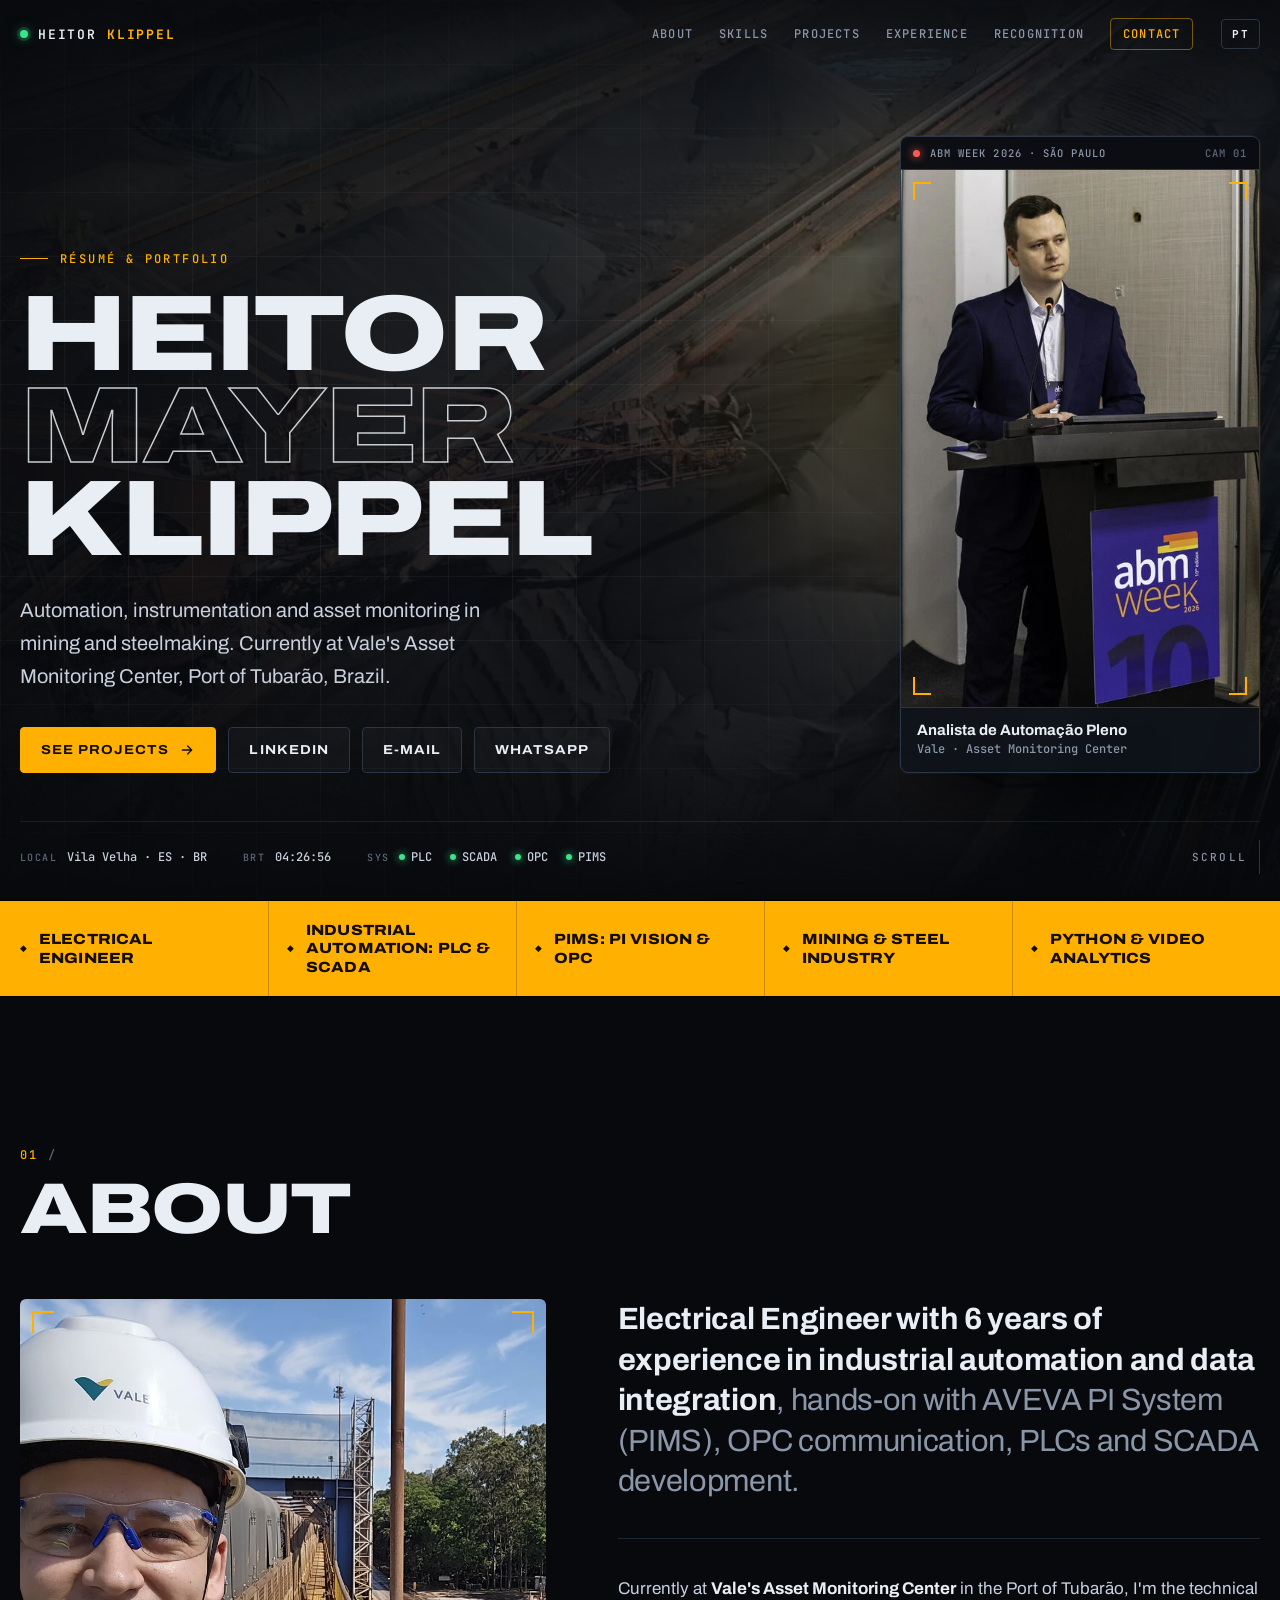
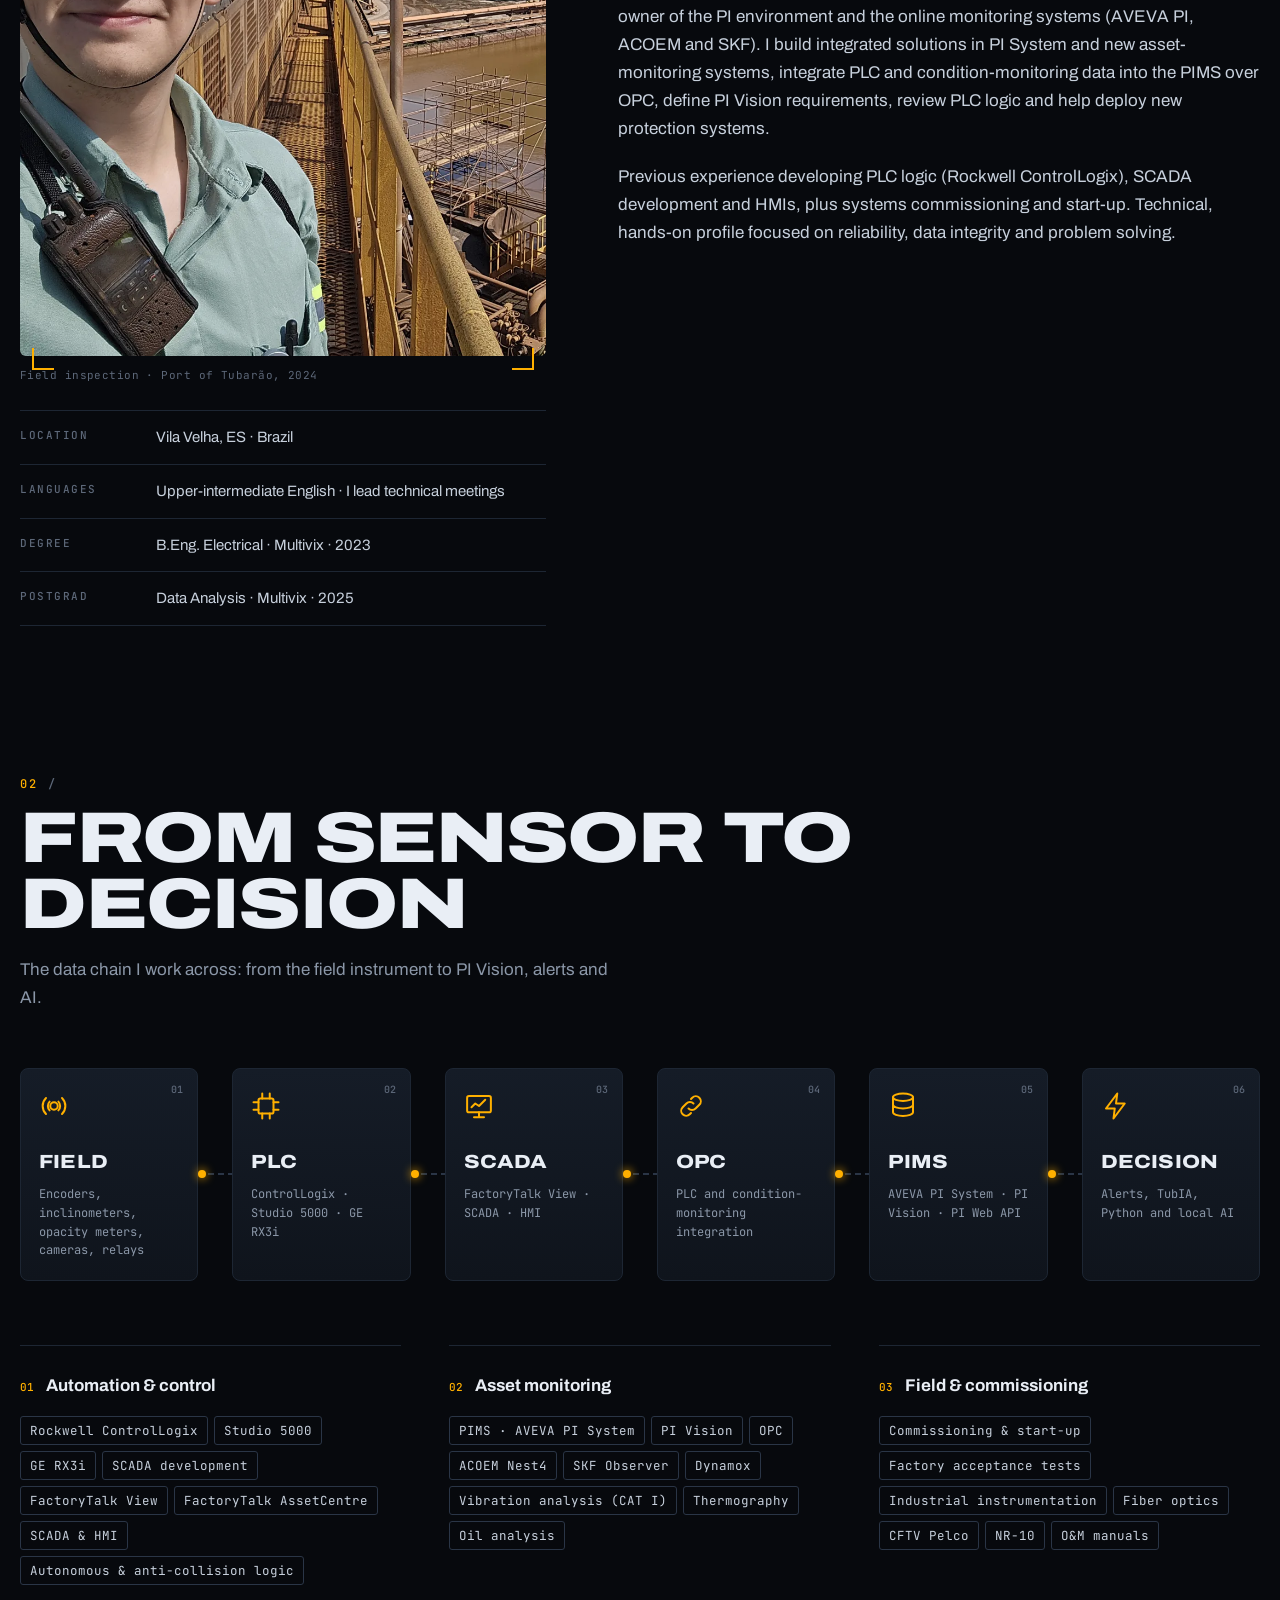
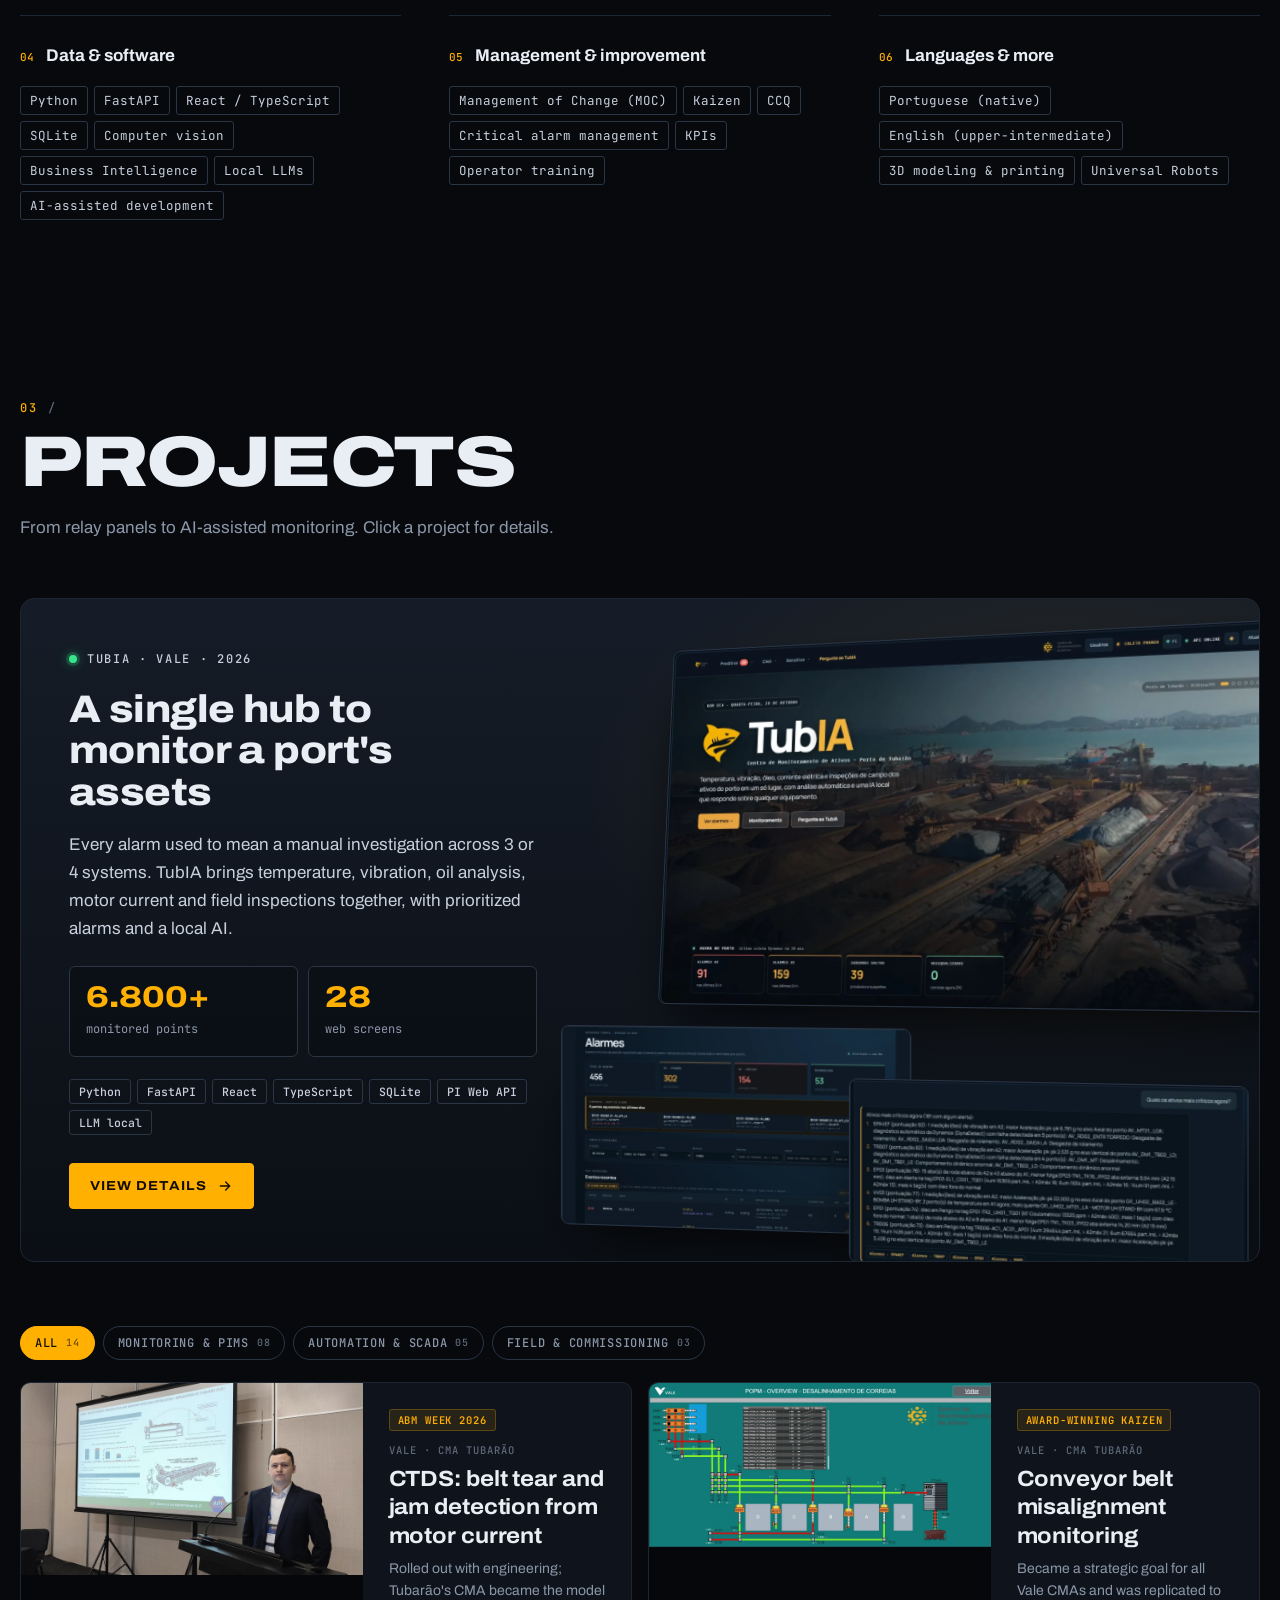
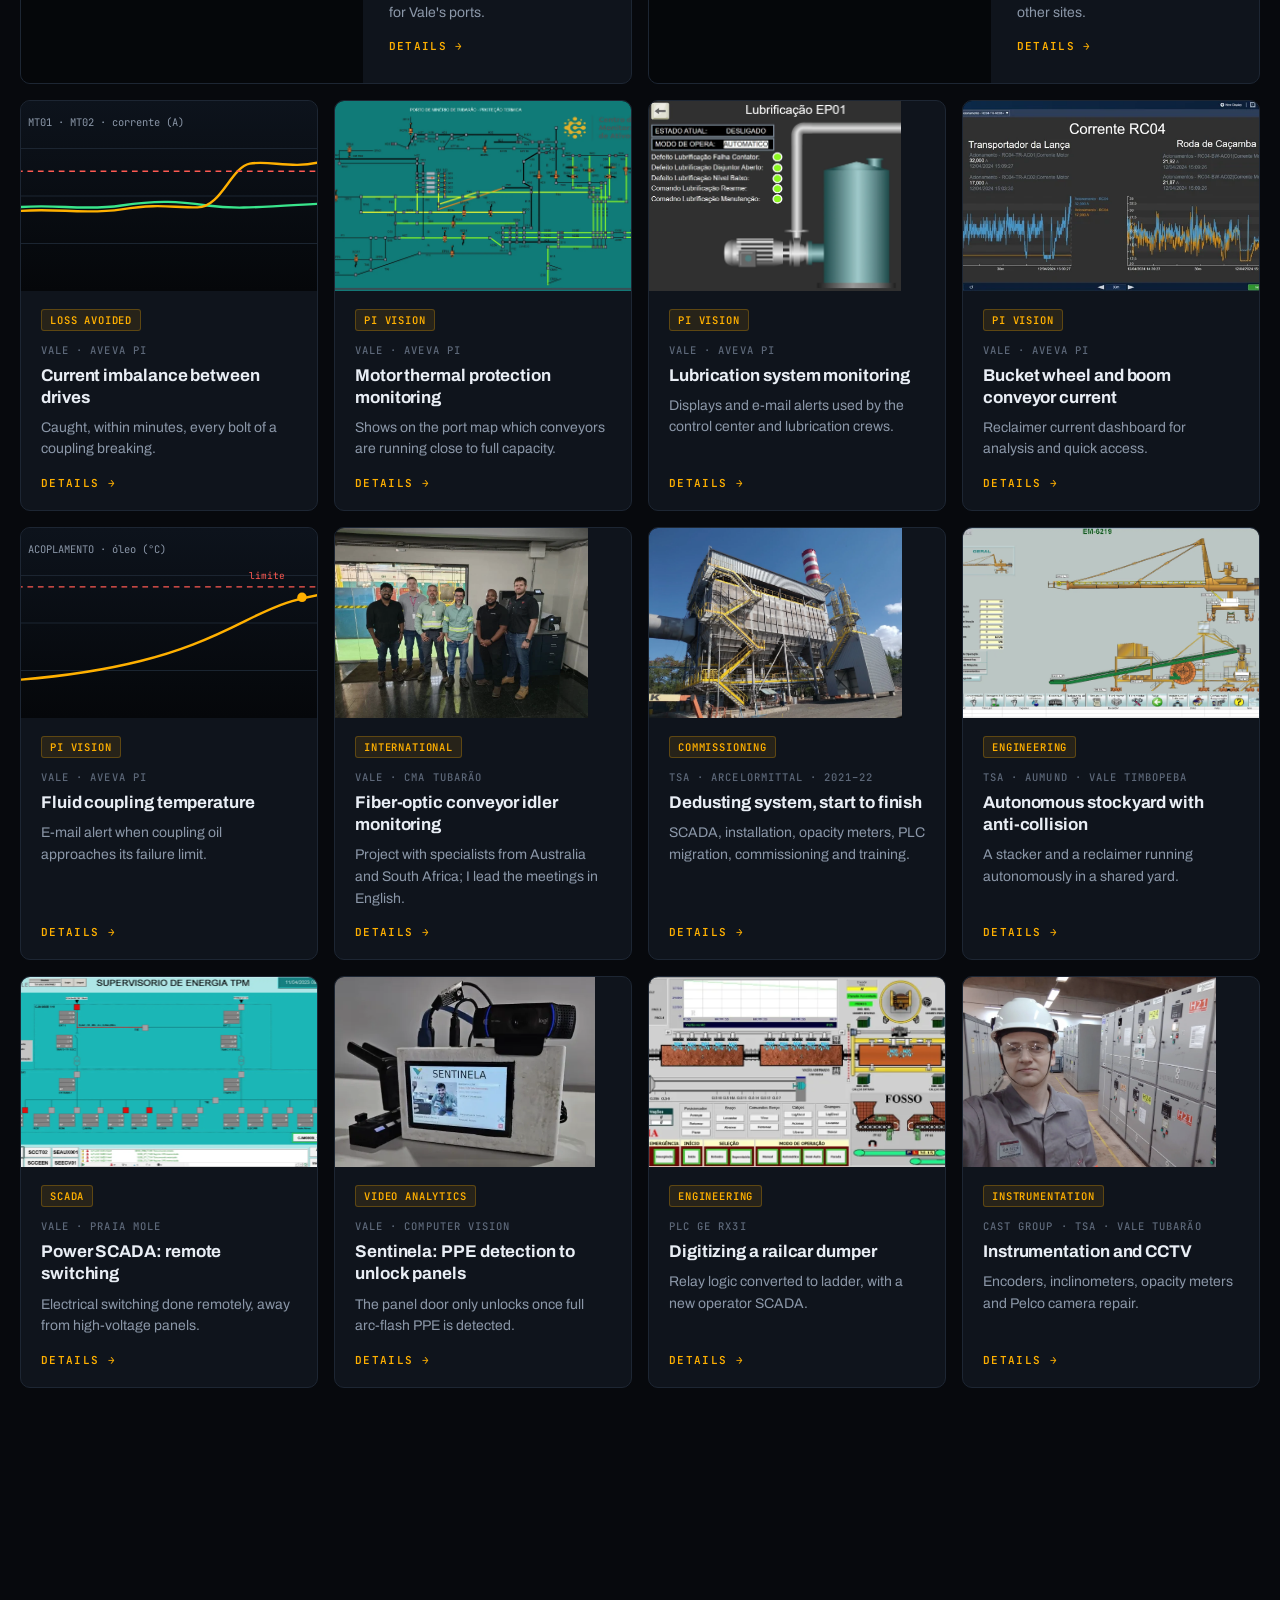
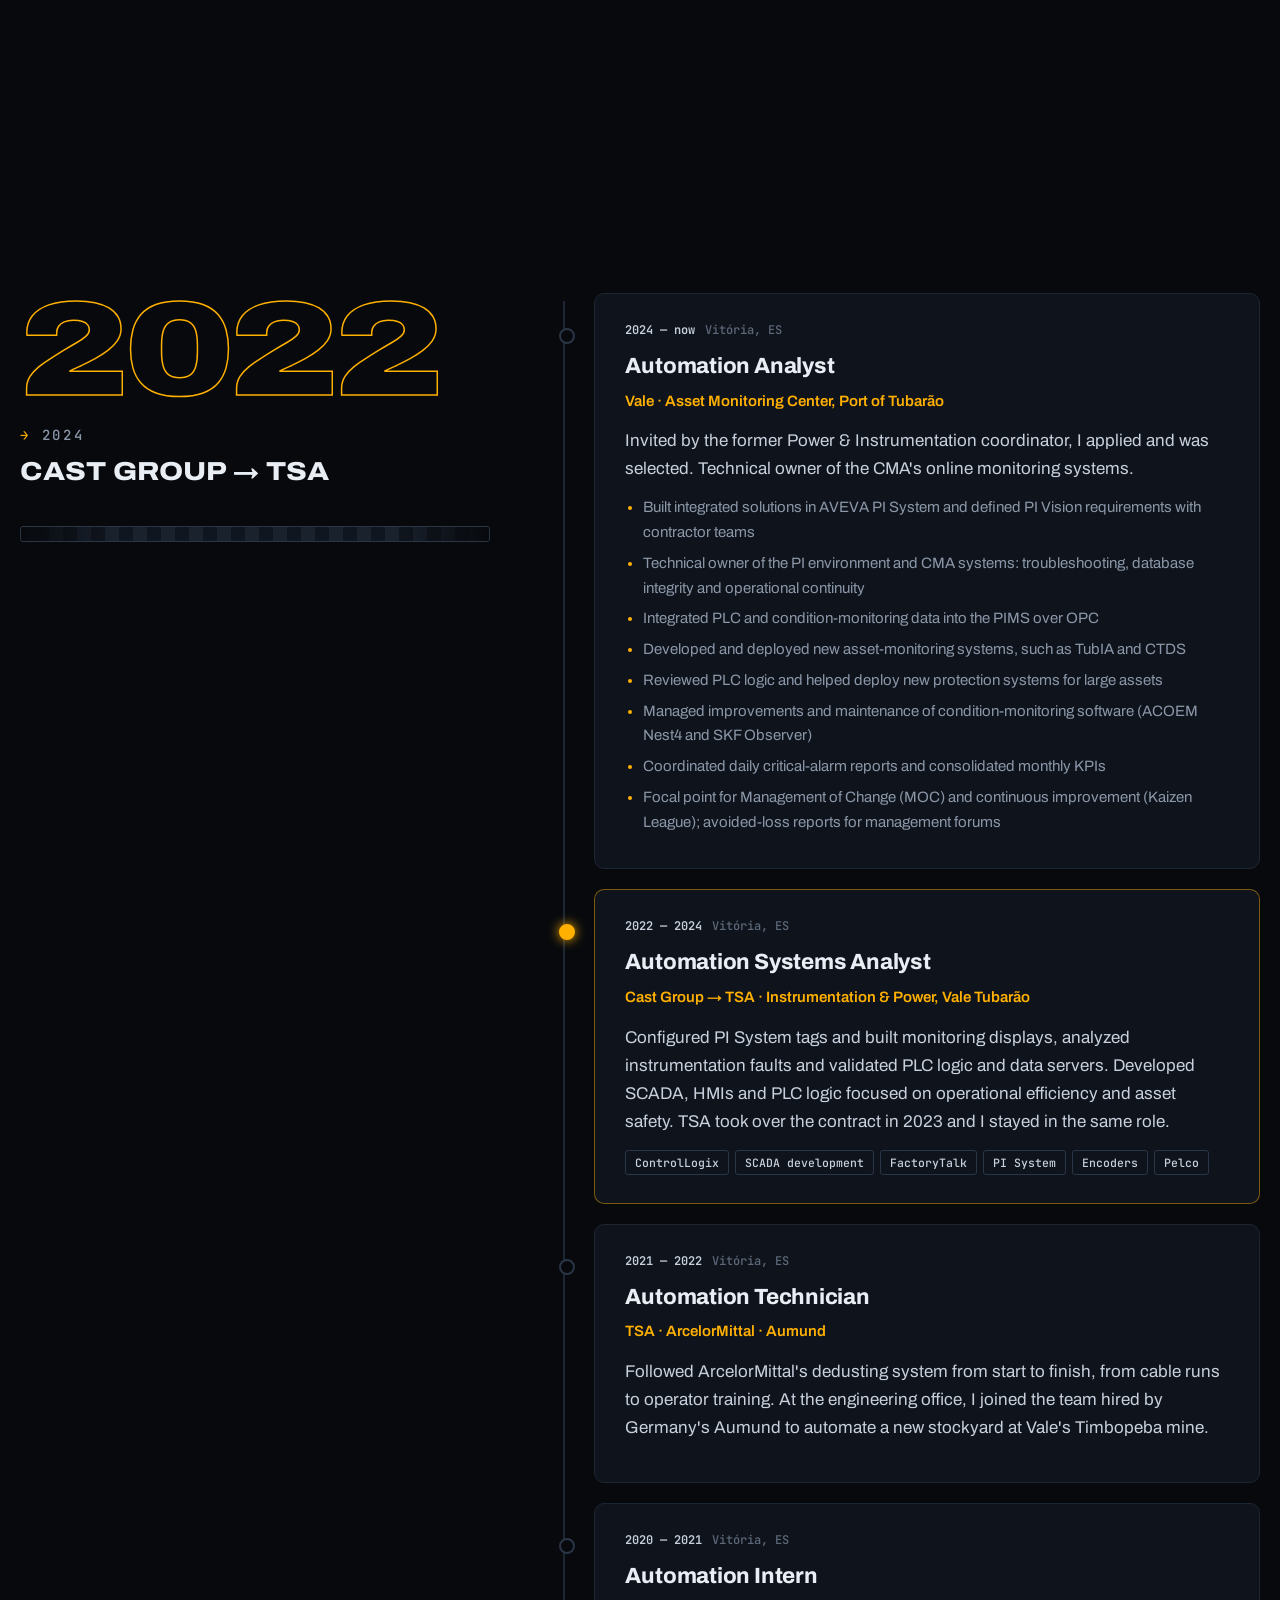
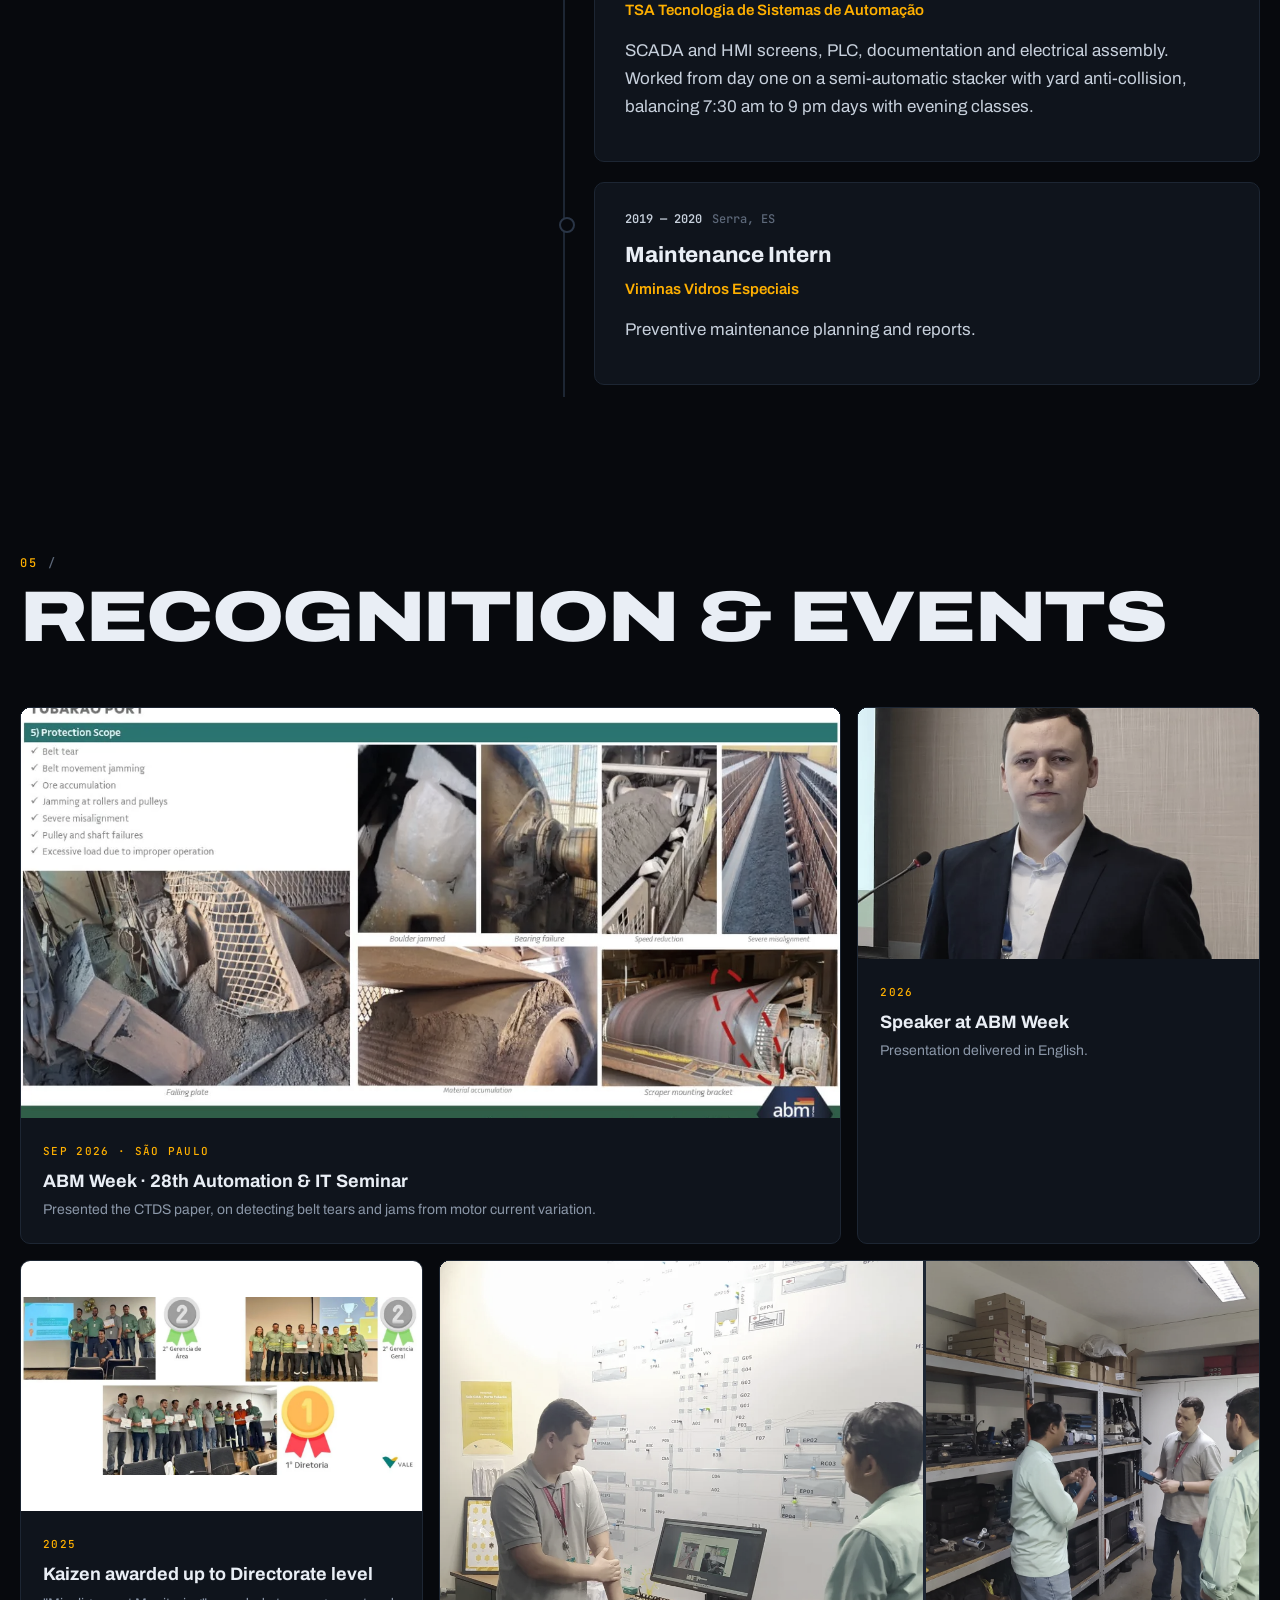
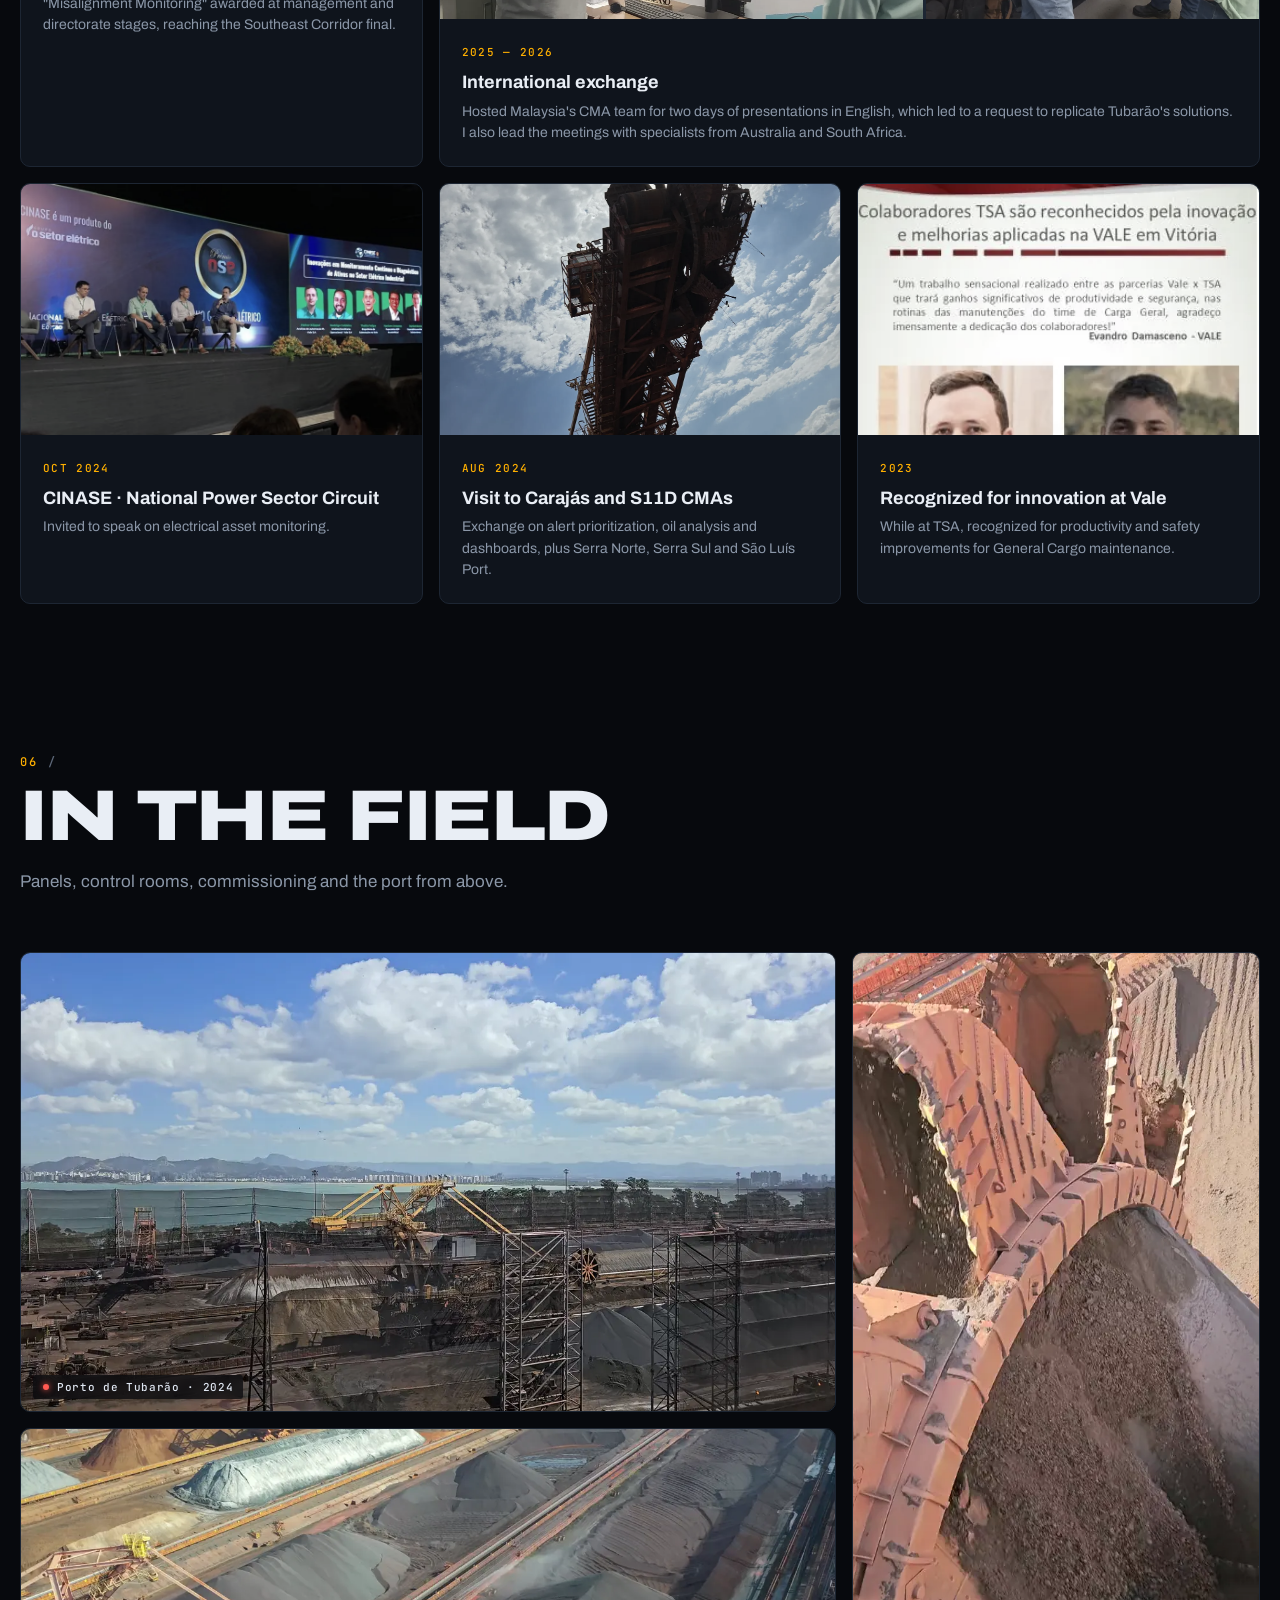
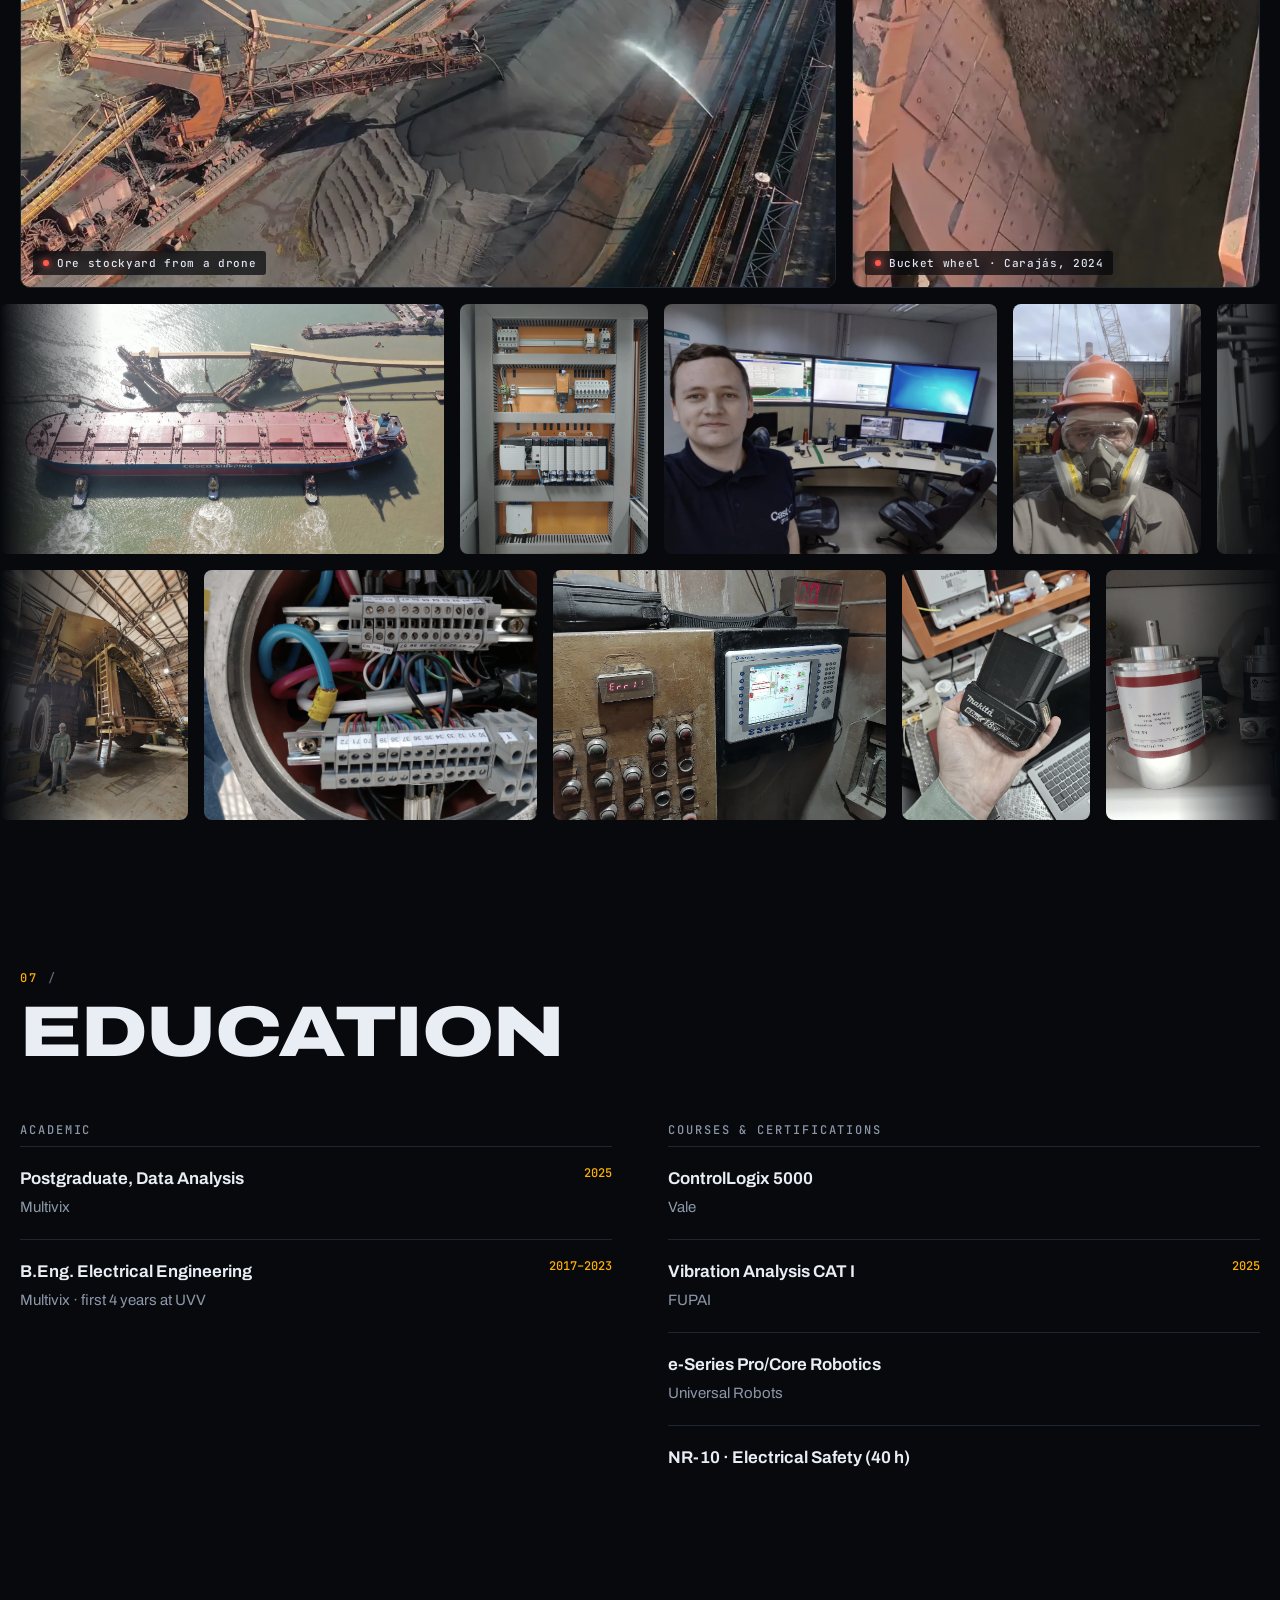
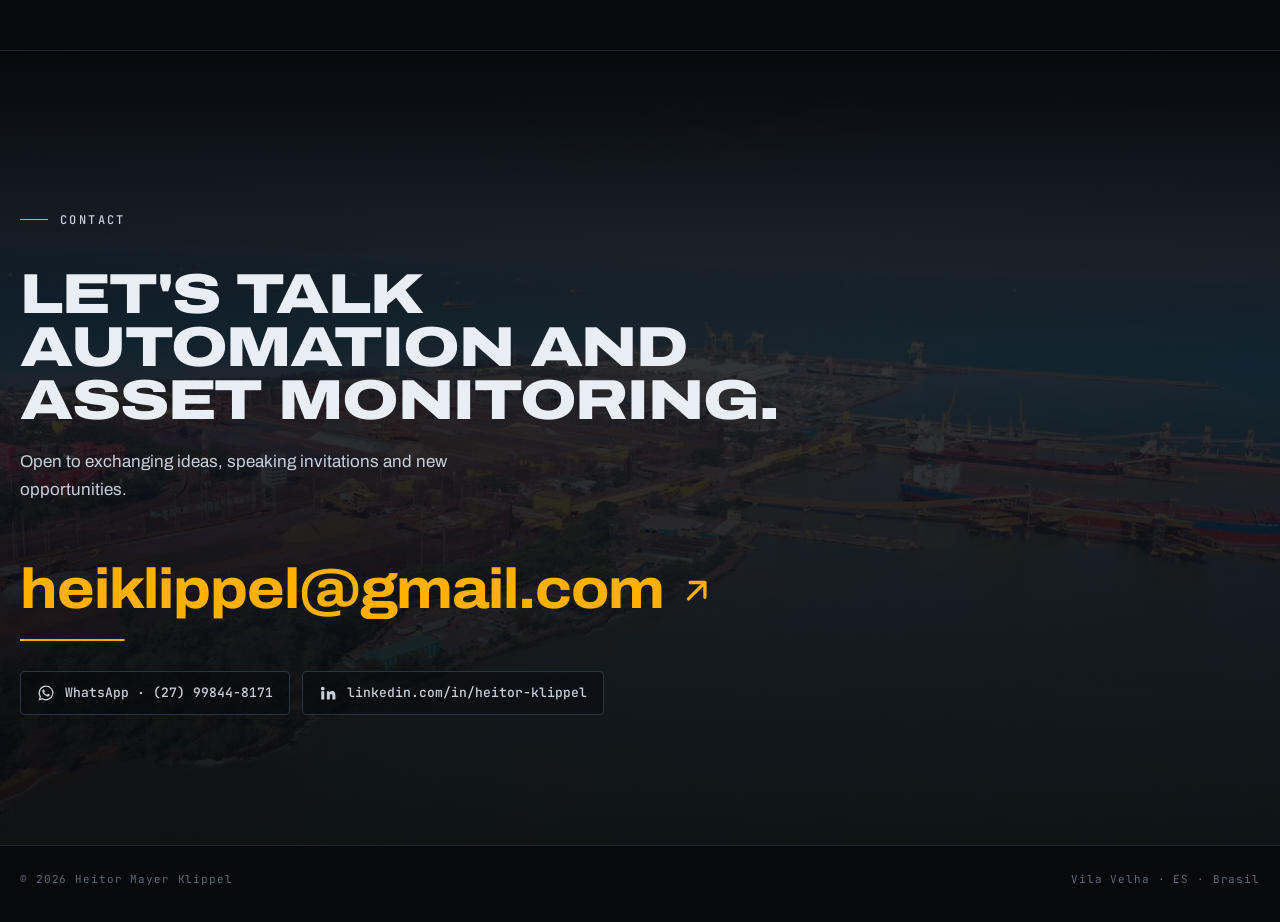
==== index.html @ b6932750 "Site pessoal de Heitor Klippel Co-Authored-By: Claude Opus 5.5 <noreply@anthropic.com>" ====
<!doctype html>
<html lang="pt-BR" data-lang="pt">
<head>
  <meta charset="utf-8">
  <meta name="viewport" content="width=device-width, initial-scale=1">
  <title>Heitor Klippel · Automação e Monitoramento de Ativos</title>
  <meta name="description" content="Engenheiro Eletricista com 6 anos de experiência em automação industrial e integração de dados: AVEVA PI System (PIMS), PI Vision, OPC, PLC e SCADA. Centro de Monitoramento de Ativos da Vale, Porto de Tubarão (ES).">
  <meta property="og:title" content="Heitor Klippel · Automação e Monitoramento de Ativos">
  <meta property="og:description" content="Engenheiro Eletricista · Automação Industrial: PLC e SCADA · PIMS: PI Vision e OPC · Mineração e Siderurgia.">
  <meta property="og:image" content="img/retrato-abm.webp">
  <meta name="theme-color" content="#07090d">
  <link rel="icon" href="data:image/svg+xml,%3Csvg xmlns='http://www.w3.org/2000/svg' viewBox='0 0 32 32'%3E%3Crect width='32' height='32' rx='6' fill='%2307090d'/%3E%3Ctext x='16' y='22' font-family='Arial' font-weight='900' font-size='15' fill='%23ffb000' text-anchor='middle'%3EHK%3C/text%3E%3C/svg%3E">
  <link rel="preconnect" href="https://fonts.googleapis.com">
  <link rel="preconnect" href="https://fonts.gstatic.com" crossorigin>
  <link href="https://fonts.googleapis.com/css2?family=Archivo:wdth,wght@62..125,300..900&family=JetBrains+Mono:wght@400;500;700&display=swap" rel="stylesheet">
  <link rel="stylesheet" href="styles.css">
</head>
<body>

<div class="progress" id="progress" aria-hidden="true"></div>

<!-- Top bar -->
<header class="top" id="top">
  <div class="wrap">
    <a class="brand" href="#inicio"><span class="led"></span>HEITOR<b>KLIPPEL</b></a>
    <nav class="nav" id="nav">
      <a href="#sobre" data-spy="sobre"><span lang="pt">Sobre</span><span lang="en">About</span></a>
      <a href="#competencias" data-spy="competencias"><span lang="pt">Competências</span><span lang="en">Skills</span></a>
      <a href="#projetos" data-spy="projetos"><span lang="pt">Projetos</span><span lang="en">Projects</span></a>
      <a href="#trajetoria" data-spy="trajetoria"><span lang="pt">Trajetória</span><span lang="en">Experience</span></a>
      <a href="#reconhecimentos" data-spy="reconhecimentos"><span lang="pt">Reconhecimentos</span><span lang="en">Recognition</span></a>
      <a href="#contato" data-spy="contato" class="nav-cta"><span lang="pt">Contato</span><span lang="en">Contact</span></a>
    </nav>
    <button class="lang" id="langBtn" type="button" aria-label="Mudar idioma / Change language">EN</button>
    <button class="menu-btn" id="menuBtn" type="button" aria-label="Menu" aria-expanded="false"><span></span><span></span></button>
  </div>
</header>

<!-- Process rail (desktop) -->
<aside class="rail" aria-hidden="true">
  <a href="#inicio" data-spy="inicio"><i></i><span>00</span></a>
  <a href="#sobre" data-spy="sobre"><i></i><span>01</span></a>
  <a href="#competencias" data-spy="competencias"><i></i><span>02</span></a>
  <a href="#projetos" data-spy="projetos"><i></i><span>03</span></a>
  <a href="#trajetoria" data-spy="trajetoria"><i></i><span>04</span></a>
  <a href="#reconhecimentos" data-spy="reconhecimentos"><i></i><span>05</span></a>
  <a href="#campo" data-spy="campo"><i></i><span>06</span></a>
  <a href="#formacao" data-spy="formacao"><i></i><span>07</span></a>
</aside>

<main>

  <!-- ============ HERO ============ -->
  <section class="hero" id="inicio" data-section>
    <video class="hero-video" src="img/loop-patio-drone.mp4" poster="img/loop-patio-drone.webp" autoplay muted loop playsinline aria-hidden="true"></video>
    <div class="hero-shade" aria-hidden="true"></div>
    <div class="hero-grid" aria-hidden="true"></div>
    <div class="hero-spot" id="spot" aria-hidden="true"></div>

    <div class="wrap hero-inner">
      <div class="hero-copy">
        <p class="eyebrow"><span class="tick"></span><span lang="pt">Currículo e portfólio</span><span lang="en">Résumé &amp; portfolio</span></p>
        <h1 class="name">
          <span class="ln">Heitor</span>
          <span class="ln outline">Mayer</span>
          <span class="ln">Klippel</span>
        </h1>
        <p class="lead" lang="pt">Automação, instrumentação e monitoramento de ativos em mineração e siderurgia. Hoje no Centro de Monitoramento de Ativos da Vale, no Porto de Tubarão.</p>
        <p class="lead" lang="en">Automation, instrumentation and asset monitoring in mining and steelmaking. Currently at Vale's Asset Monitoring Center, Port of Tubarão, Brazil.</p>
        <div class="cta">
          <a class="btn primary" href="#projetos"><span lang="pt">Ver projetos</span><span lang="en">See projects</span>
            <svg viewBox="0 0 24 24" fill="none" stroke="currentColor" stroke-width="2" stroke-linecap="round" stroke-linejoin="round"><path d="M5 12h14M13 6l6 6-6 6"/></svg></a>
          <a class="btn ghost" href="https://www.linkedin.com/in/heitor-klippel/" target="_blank" rel="noopener">LinkedIn</a>
          <a class="btn ghost" href="mailto:heiklippel@gmail.com">E-mail</a>
          <a class="btn ghost" href="https://wa.me/5527998448171?text=Ol%C3%A1%2C%20Heitor!%20Vi%20seu%20site." target="_blank" rel="noopener">WhatsApp</a>
        </div>
      </div>

      <figure class="hmi">
        <div class="hmi-bar">
          <span class="rec"></span>
          <span>ABM WEEK 2026 · SÃO PAULO</span>
          <span class="hmi-bar-r">CAM 01</span>
        </div>
        <div class="hmi-body">
          <img src="img/retrato-abm.webp" alt="Heitor Klippel no púlpito da ABM Week 2026" width="480" height="720">
          <i class="br tl"></i><i class="br tr"></i><i class="br bl"></i><i class="br bm"></i>
        </div>
        <figcaption class="hmi-tag">
          <b>Analista de Automação Pleno</b>
          <span lang="pt">Vale · CMA Porto de Tubarão</span><span lang="en">Vale · Asset Monitoring Center</span>
        </figcaption>
      </figure>
    </div>

    <div class="wrap hud">
      <div class="hud-item"><small>LOCAL</small><span>Vila Velha · ES · BR</span></div>
      <div class="hud-item"><small>BRT</small><span id="clock">--:--:--</span></div>
      <div class="hud-item sys">
        <small>SYS</small>
        <span><i></i>PLC</span><span><i></i>SCADA</span><span><i></i>OPC</span><span><i></i>PIMS</span>
      </div>
      <a class="hud-scroll" href="#sobre"><span lang="pt">Role</span><span lang="en">Scroll</span><i></i></a>
    </div>
  </section>

  <!-- ============ TICKER ============ -->
  <div class="ticker" aria-label="Áreas de atuação">
    <div class="ticker-track">
      <ul class="ticker-set">
        <li><span lang="pt">Engenheiro Eletricista</span><span lang="en">Electrical Engineer</span></li>
        <li><span lang="pt">Automação Industrial: PLC e SCADA</span><span lang="en">Industrial Automation: PLC &amp; SCADA</span></li>
        <li><span lang="pt">PIMS: PI Vision e OPC</span><span lang="en">PIMS: PI Vision &amp; OPC</span></li>
        <li><span lang="pt">Mineração e Siderurgia</span><span lang="en">Mining &amp; Steel Industry</span></li>
        <li><span lang="pt">Python e Video Analytics</span><span lang="en">Python &amp; Video Analytics</span></li>
      </ul>
    </div>
  </div>

  <!-- ============ 01 ABOUT ============ -->
  <section class="block" id="sobre" data-section>
    <div class="wrap">
      <header class="sec-head reveal">
        <span class="sec-num">01</span>
        <h2><span lang="pt">Sobre</span><span lang="en">About</span></h2>
      </header>

      <div class="about">
        <div class="about-media reveal">
          <figure class="focus">
            <img src="img/campo-porto.webp" alt="Heitor em inspeção de campo no Porto de Tubarão" loading="lazy" width="1600" height="1200">
            <i class="br tl"></i><i class="br tr"></i><i class="br bl"></i><i class="br bm"></i>
            <figcaption><span lang="pt">Inspeção de campo · Porto de Tubarão, 2024</span><span lang="en">Field inspection · Port of Tubarão, 2024</span></figcaption>
          </figure>
          <dl class="datasheet">
            <div><dt lang="pt">Local</dt><dt lang="en">Location</dt><dd>Vila Velha, ES · <span lang="pt">Brasil</span><span lang="en">Brazil</span></dd></div>
            <div><dt lang="pt">Idiomas</dt><dt lang="en">Languages</dt><dd><span lang="pt">Inglês intermediário superior · conduzo reuniões técnicas</span><span lang="en">Upper-intermediate English · I lead technical meetings</span></dd></div>
            <div><dt lang="pt">Graduação</dt><dt lang="en">Degree</dt><dd><span lang="pt">Eng. Elétrica</span><span lang="en">B.Eng. Electrical</span> · Multivix · 2023</dd></div>
            <div><dt lang="pt">Pós</dt><dt lang="en">Postgrad</dt><dd><span lang="pt">Análise de Dados</span><span lang="en">Data Analysis</span> · Multivix · 2025</dd></div>
          </dl>
        </div>

        <div class="about-text reveal">
          <p class="statement" lang="pt"><strong>Engenheiro Eletricista com 6 anos de experiência em automação industrial e integração de dados</strong>, com atuação hands-on em AVEVA PI System (PIMS), comunicação OPC, PLCs e desenvolvimento SCADA.</p>
          <p class="statement" lang="en"><strong>Electrical Engineer with 6 years of experience in industrial automation and data integration</strong>, hands-on with AVEVA PI System (PIMS), OPC communication, PLCs and SCADA development.</p>
          <p lang="pt">Atualmente na <strong>Vale, no Centro de Monitoramento de Ativos</strong> do Porto de Tubarão, sou responsável técnico pela sustentação do ambiente PI e dos sistemas de monitoramento online (AVEVA PI, ACOEM e SKF). Desenvolvo soluções integradas no PI System e novos sistemas de monitoramento de ativos, integro dados de PLCs e sistemas de monitoramento de condição ao PIMS via OPC, defino demandas de PI Vision e atuo na análise de lógicas de PLC e na implantação de novos sistemas de proteção.</p>
          <p lang="pt">Experiência anterior em desenvolvimento de lógicas de PLC (Rockwell ControlLogix), desenvolvimento SCADA (supervisórios) e IHMs, além de comissionamento e startup de sistemas. Perfil técnico e hands-on, com foco em confiabilidade, integridade dos dados e solução de problemas.</p>
          <p lang="en">Currently at <strong>Vale's Asset Monitoring Center</strong> in the Port of Tubarão, I'm the technical owner of the PI environment and the online monitoring systems (AVEVA PI, ACOEM and SKF). I build integrated solutions in PI System and new asset-monitoring systems, integrate PLC and condition-monitoring data into the PIMS over OPC, define PI Vision requirements, review PLC logic and help deploy new protection systems.</p>
          <p lang="en">Previous experience developing PLC logic (Rockwell ControlLogix), SCADA development and HMIs, plus systems commissioning and start-up. Technical, hands-on profile focused on reliability, data integrity and problem solving.</p>
        </div>
      </div>
    </div>
  </section>

  <!-- ============ 02 SKILLS / PIPELINE ============ -->
  <section class="block" id="competencias" data-section>
    <div class="wrap">
      <header class="sec-head reveal">
        <span class="sec-num">02</span>
        <h2><span lang="pt">Do sensor à decisão</span><span lang="en">From sensor to decision</span></h2>
        <p lang="pt">A cadeia de dados em que trabalho: do instrumento em campo até o PI Vision, os alertas e a IA.</p>
        <p lang="en">The data chain I work across: from the field instrument to PI Vision, alerts and AI.</p>
      </header>

      <ol class="pipeline reveal">
        <li class="node">
          <span class="node-ix">01</span>
          <svg viewBox="0 0 24 24" fill="none" stroke="currentColor" stroke-width="1.6" stroke-linecap="round" stroke-linejoin="round"><circle cx="12" cy="12" r="3"/><path d="M5.6 5.6a9 9 0 0 0 0 12.8M18.4 5.6a9 9 0 0 1 0 12.8M8.5 8.5a5 5 0 0 0 0 7M15.5 8.5a5 5 0 0 1 0 7"/></svg>
          <h3><span lang="pt">Campo</span><span lang="en">Field</span></h3>
          <p lang="pt">Encoders, inclinômetros, opacímetros, câmeras, relés</p>
          <p lang="en">Encoders, inclinometers, opacity meters, cameras, relays</p>
        </li>
        <li class="pipe" aria-hidden="true"><i></i></li>
        <li class="node">
          <span class="node-ix">02</span>
          <svg viewBox="0 0 24 24" fill="none" stroke="currentColor" stroke-width="1.6" stroke-linecap="round" stroke-linejoin="round"><rect x="6" y="6" width="12" height="12" rx="1.5"/><path d="M9 2v4M15 2v4M9 18v4M15 18v4M2 9h4M2 15h4M18 9h4M18 15h4"/></svg>
          <h3>PLC</h3>
          <p>ControlLogix · Studio 5000 · GE RX3i</p>
        </li>
        <li class="pipe" aria-hidden="true"><i></i></li>
        <li class="node">
          <span class="node-ix">03</span>
          <svg viewBox="0 0 24 24" fill="none" stroke="currentColor" stroke-width="1.6" stroke-linecap="round" stroke-linejoin="round"><rect x="2.5" y="4" width="19" height="13" rx="1.5"/><path d="M8 21h8M12 17v4M6 13l3-3 3 2 5-5"/></svg>
          <h3>SCADA</h3>
          <p lang="pt">FactoryTalk View · supervisórios · IHM</p>
          <p lang="en">FactoryTalk View · SCADA · HMI</p>
        </li>
        <li class="pipe" aria-hidden="true"><i></i></li>
        <li class="node">
          <span class="node-ix">04</span>
          <svg viewBox="0 0 24 24" fill="none" stroke="currentColor" stroke-width="1.6" stroke-linecap="round" stroke-linejoin="round"><path d="M10 14a4 4 0 0 0 5.66 0l3-3a4 4 0 0 0-5.66-5.66l-1 1"/><path d="M14 10a4 4 0 0 0-5.66 0l-3 3a4 4 0 0 0 5.66 5.66l1-1"/></svg>
          <h3>OPC</h3>
          <p lang="pt">Integração de PLCs e sistemas de condição</p>
          <p lang="en">PLC and condition-monitoring integration</p>
        </li>
        <li class="pipe" aria-hidden="true"><i></i></li>
        <li class="node">
          <span class="node-ix">05</span>
          <svg viewBox="0 0 24 24" fill="none" stroke="currentColor" stroke-width="1.6" stroke-linecap="round" stroke-linejoin="round"><ellipse cx="12" cy="5" rx="8" ry="3"/><path d="M4 5v6c0 1.66 3.58 3 8 3s8-1.34 8-3V5M4 11v6c0 1.66 3.58 3 8 3s8-1.34 8-3v-6"/></svg>
          <h3>PIMS</h3>
          <p>AVEVA PI System · PI Vision · PI Web API</p>
        </li>
        <li class="pipe" aria-hidden="true"><i></i></li>
        <li class="node">
          <span class="node-ix">06</span>
          <svg viewBox="0 0 24 24" fill="none" stroke="currentColor" stroke-width="1.6" stroke-linecap="round" stroke-linejoin="round"><path d="M13 2 4 14h7l-1 8 9-12h-7l1-8Z"/></svg>
          <h3><span lang="pt">Decisão</span><span lang="en">Decision</span></h3>
          <p lang="pt">Alertas, TubIA, Python e IA local</p>
          <p lang="en">Alerts, TubIA, Python and local AI</p>
        </li>
      </ol>

      <div class="skills">
        <div class="skill reveal">
          <h3><span class="n">01</span><span lang="pt">Automação e controle</span><span lang="en">Automation &amp; control</span></h3>
          <ul><li>Rockwell ControlLogix</li><li>Studio 5000</li><li>GE RX3i</li><li lang="pt">Desenvolvimento SCADA</li><li lang="en">SCADA development</li><li>FactoryTalk View</li><li>FactoryTalk AssetCentre</li><li lang="pt">Supervisórios e IHM</li><li lang="en">SCADA &amp; HMI</li><li lang="pt">Lógica autônoma e anticolisão</li><li lang="en">Autonomous &amp; anti-collision logic</li></ul>
        </div>
        <div class="skill reveal">
          <h3><span class="n">02</span><span lang="pt">Monitoramento de ativos</span><span lang="en">Asset monitoring</span></h3>
          <ul><li>PIMS · AVEVA PI System</li><li>PI Vision</li><li>OPC</li><li>ACOEM Nest4</li><li>SKF Observer</li><li>Dynamox</li><li lang="pt">Análise de vibração (CATV I)</li><li lang="en">Vibration analysis (CAT I)</li><li lang="pt">Termografia</li><li lang="en">Thermography</li><li lang="pt">Análise de óleo</li><li lang="en">Oil analysis</li></ul>
        </div>
        <div class="skill reveal">
          <h3><span class="n">03</span><span lang="pt">Campo e comissionamento</span><span lang="en">Field &amp; commissioning</span></h3>
          <ul><li lang="pt">Comissionamento e startup</li><li lang="en">Commissioning &amp; start-up</li><li lang="pt">Testes de plataforma</li><li lang="en">Factory acceptance tests</li><li lang="pt">Instrumentação industrial</li><li lang="en">Industrial instrumentation</li><li lang="pt">Fibra óptica</li><li lang="en">Fiber optics</li><li>CFTV Pelco</li><li>NR-10</li><li lang="pt">Manuais de O&amp;M</li><li lang="en">O&amp;M manuals</li></ul>
        </div>
        <div class="skill reveal">
          <h3><span class="n">04</span><span lang="pt">Dados e software</span><span lang="en">Data &amp; software</span></h3>
          <ul><li>Python</li><li>FastAPI</li><li>React / TypeScript</li><li>SQLite</li><li lang="pt">Visão computacional</li><li lang="en">Computer vision</li><li>Business Intelligence</li><li lang="pt">LLM local</li><li lang="en">Local LLMs</li><li lang="pt">Desenvolvimento com IA</li><li lang="en">AI-assisted development</li></ul>
        </div>
        <div class="skill reveal">
          <h3><span class="n">05</span><span lang="pt">Gestão e melhoria</span><span lang="en">Management &amp; improvement</span></h3>
          <ul><li lang="pt">Gestão de Mudanças (MOC)</li><li lang="en">Management of Change (MOC)</li><li>Kaizen</li><li>CCQ</li><li lang="pt">Gestão de alarmes críticos</li><li lang="en">Critical alarm management</li><li lang="pt">Indicadores</li><li lang="en">KPIs</li><li lang="pt">Treinamento de operação</li><li lang="en">Operator training</li></ul>
        </div>
        <div class="skill reveal">
          <h3><span class="n">06</span><span lang="pt">Idiomas e outros</span><span lang="en">Languages &amp; more</span></h3>
          <ul><li lang="pt">Português nativo</li><li lang="en">Portuguese (native)</li><li lang="pt">Inglês intermediário superior</li><li lang="en">English (upper-intermediate)</li><li lang="pt">Modelagem e impressão 3D</li><li lang="en">3D modeling &amp; printing</li><li lang="pt">Robótica Universal Robots</li><li lang="en">Universal Robots</li></ul>
        </div>
      </div>
    </div>
  </section>

  <!-- ============ 03 PROJECTS ============ -->
  <section class="block" id="projetos" data-section>
    <div class="wrap">
      <header class="sec-head reveal">
        <span class="sec-num">03</span>
        <h2><span lang="pt">Projetos</span><span lang="en">Projects</span></h2>
        <p lang="pt">Do painel de relés ao monitoramento com IA. Clique em um projeto para ver os detalhes.</p>
        <p lang="en">From relay panels to AI-assisted monitoring. Click a project for details.</p>
      </header>

      <!-- Featured: TubIA -->
      <article class="feature reveal">
        <div class="feature-txt">
          <p class="kicker"><span class="led"></span>TubIA · Vale · 2026</p>
          <h3><span lang="pt">Uma central única para monitorar os ativos de um porto</span><span lang="en">A single hub to monitor a port's assets</span></h3>
          <p lang="pt">Antes, cada alarme virava uma investigação manual entre 3 ou 4 sistemas. O TubIA junta temperatura, vibração, análise de óleo, corrente dos motores e inspeção de campo no mesmo lugar, com alarmes priorizados e uma IA local.</p>
          <p lang="en">Every alarm used to mean a manual investigation across 3 or 4 systems. TubIA brings temperature, vibration, oil analysis, motor current and field inspections together, with prioritized alarms and a local AI.</p>
          <div class="mini-stats">
            <div><b>6.800+</b><span lang="pt">pontos monitorados</span><span lang="en">monitored points</span></div>
            <div><b>28</b><span lang="pt">telas no navegador</span><span lang="en">web screens</span></div>
          </div>
          <ul class="chips"><li>Python</li><li>FastAPI</li><li>React</li><li>TypeScript</li><li>SQLite</li><li>PI Web API</li><li>LLM local</li></ul>
          <button class="btn primary" type="button" data-proj="tubia"><span lang="pt">Ver detalhes</span><span lang="en">View details</span>
            <svg viewBox="0 0 24 24" fill="none" stroke="currentColor" stroke-width="2" stroke-linecap="round" stroke-linejoin="round"><path d="M5 12h14M13 6l6 6-6 6"/></svg></button>
        </div>
        <div class="feature-stage" id="stage">
          <img class="scr main" src="img/tubia-home.webp" alt="Tela inicial do TubIA" loading="lazy" data-cap="TubIA · tela inicial">
          <img class="scr s1" src="img/tubia-alarmes.webp" alt="Alarmes priorizados no TubIA" loading="lazy" data-cap="TubIA · alarmes priorizados">
          <img class="scr s2" src="img/tubia-ia.webp" alt="Pergunte ao TubIA, IA local" loading="lazy" data-cap="TubIA · Pergunte ao TubIA (IA local)">
        </div>
      </article>

      <!-- Filters -->
      <div class="filters reveal" role="group" aria-label="Filtrar projetos">
        <button type="button" class="on" data-filter="all"><span lang="pt">Todos</span><span lang="en">All</span><em></em></button>
        <button type="button" data-filter="mon"><span lang="pt">Monitoramento e PIMS</span><span lang="en">Monitoring &amp; PIMS</span><em></em></button>
        <button type="button" data-filter="aut"><span lang="pt">Automação e SCADA</span><span lang="en">Automation &amp; SCADA</span><em></em></button>
        <button type="button" data-filter="campo"><span lang="pt">Campo e comissionamento</span><span lang="en">Field &amp; commissioning</span><em></em></button>
      </div>

      <div class="bento" id="bento">
        <button class="card big reveal" type="button" data-proj="ctds" data-cat="mon">
          <div class="thumb"><img src="img/hero-abm.webp" alt="" loading="lazy"></div>
          <div class="body">
            <span class="badge">ABM Week 2026</span>
            <div class="where">Vale · CMA Tubarão</div>
            <h3><span lang="pt">CTDS: rasgo e travamento de correia pela corrente do motor</span><span lang="en">CTDS: belt tear and jam detection from motor current</span></h3>
            <p lang="pt">Implantação com a engenharia; o CMA de Tubarão virou modelo para os portos.</p>
            <p lang="en">Rolled out with engineering; Tubarão's CMA became the model for Vale's ports.</p>
            <span class="more"><span lang="pt">detalhes</span><span lang="en">details</span> →</span>
          </div>
        </button>

        <button class="card big reveal" type="button" data-proj="desalinhamento" data-cat="mon">
          <div class="thumb"><img src="img/desalinhamento.webp" alt="" loading="lazy"></div>
          <div class="body">
            <span class="badge"><span lang="pt">Kaizen premiado</span><span lang="en">Award-winning kaizen</span></span>
            <div class="where">Vale · CMA Tubarão</div>
            <h3><span lang="pt">Monitoramento de desalinhamento de correias</span><span lang="en">Conveyor belt misalignment monitoring</span></h3>
            <p lang="pt">Virou meta estratégica para todos os CMAs da Vale e foi replicado em outros sites.</p>
            <p lang="en">Became a strategic goal for all Vale CMAs and was replicated to other sites.</p>
            <span class="more"><span lang="pt">detalhes</span><span lang="en">details</span> →</span>
          </div>
        </button>

        <button class="card reveal" type="button" data-proj="desbalanceamento" data-cat="mon">
          <div class="thumb graphic" aria-hidden="true">
            <svg viewBox="0 0 320 200" preserveAspectRatio="xMidYMid slice">
              <g stroke="#1d2633" stroke-width="1"><path d="M0 50H320M0 100H320M0 150H320"/></g>
              <path class="trace" d="M0 112 C40 108 70 116 110 110 S170 106 200 110 S250 112 320 108" fill="none" stroke="#39e58c" stroke-width="2.5"/>
              <path class="trace" d="M0 116 C40 112 70 120 110 114 S160 112 190 112 C215 112 225 70 245 66 S290 72 320 64" fill="none" stroke="#ffb000" stroke-width="2.5"/>
              <path d="M0 74H320" stroke="#ff5a52" stroke-width="1.5" stroke-dasharray="6 5"/>
              <text x="12" y="26" fill="#8b97a8" font-family="JetBrains Mono, monospace" font-size="11">MT01 · MT02 · corrente (A)</text>
            </svg>
          </div>
          <div class="body">
            <span class="badge"><span lang="pt">Perda evitada</span><span lang="en">Loss avoided</span></span>
            <div class="where">Vale · AVEVA PI</div>
            <h3><span lang="pt">Desbalanceamento de corrente entre acionamentos</span><span lang="en">Current imbalance between drives</span></h3>
            <p lang="pt">Detectou em minutos a quebra de todos os parafusos de um acoplamento.</p>
            <p lang="en">Caught, within minutes, every bolt of a coupling breaking.</p>
            <span class="more"><span lang="pt">detalhes</span><span lang="en">details</span> →</span>
          </div>
        </button>

        <button class="card reveal" type="button" data-proj="protecao" data-cat="mon">
          <div class="thumb"><img src="img/pi-protecao-termica.webp" alt="" loading="lazy"></div>
          <div class="body">
            <span class="badge">PI Vision</span>
            <div class="where">Vale · AVEVA PI</div>
            <h3><span lang="pt">Monitoramento de proteção térmica dos motores</span><span lang="en">Motor thermal protection monitoring</span></h3>
            <p lang="pt">Mostra no mapa do porto quais correias estão operando perto da capacidade máxima.</p>
            <p lang="en">Shows on the port map which conveyors are running close to full capacity.</p>
            <span class="more"><span lang="pt">detalhes</span><span lang="en">details</span> →</span>
          </div>
        </button>

        <button class="card reveal" type="button" data-proj="lubrificacao" data-cat="mon">
          <div class="thumb"><img src="img/pi-lubrificacao-ep01.webp" alt="" loading="lazy"></div>
          <div class="body">
            <span class="badge">PI Vision</span>
            <div class="where">Vale · AVEVA PI</div>
            <h3><span lang="pt">Monitoramento dos sistemas de lubrificação</span><span lang="en">Lubrication system monitoring</span></h3>
            <p lang="pt">Telas e alertas por e-mail usados pelo CCM e pela Lubrificação nas inspeções.</p>
            <p lang="en">Displays and e-mail alerts used by the control center and lubrication crews.</p>
            <span class="more"><span lang="pt">detalhes</span><span lang="en">details</span> →</span>
          </div>
        </button>

        <button class="card reveal" type="button" data-proj="corrente" data-cat="mon">
          <div class="thumb"><img src="img/pi-corrente-rc-tl.webp" alt="" loading="lazy"></div>
          <div class="body">
            <span class="badge">PI Vision</span>
            <div class="where">Vale · AVEVA PI</div>
            <h3><span lang="pt">Corrente da roda de caçamba e da lança</span><span lang="en">Bucket wheel and boom conveyor current</span></h3>
            <p lang="pt">Dashboard de corrente das recuperadoras para análise e acesso rápido.</p>
            <p lang="en">Reclaimer current dashboard for analysis and quick access.</p>
            <span class="more"><span lang="pt">detalhes</span><span lang="en">details</span> →</span>
          </div>
        </button>

        <button class="card reveal" type="button" data-proj="acoplamento" data-cat="mon">
          <div class="thumb graphic" aria-hidden="true">
            <svg viewBox="0 0 320 200" preserveAspectRatio="xMidYMid slice">
              <g stroke="#1d2633" stroke-width="1"><path d="M0 50H320M0 100H320M0 150H320"/></g>
              <path d="M0 62H320" stroke="#ff5a52" stroke-width="1.5" stroke-dasharray="6 5"/>
              <path class="trace" d="M0 160 C50 156 90 150 130 140 S200 118 240 98 S290 76 320 70" fill="none" stroke="#ffb000" stroke-width="2.5"/>
              <circle cx="300" cy="73" r="5" fill="#ffb000"/>
              <text x="12" y="26" fill="#8b97a8" font-family="JetBrains Mono, monospace" font-size="11">ACOPLAMENTO · óleo (°C)</text>
              <text x="244" y="54" fill="#ff5a52" font-family="JetBrains Mono, monospace" font-size="10">limite</text>
            </svg>
          </div>
          <div class="body">
            <span class="badge">PI Vision</span>
            <div class="where">Vale · AVEVA PI</div>
            <h3><span lang="pt">Temperatura de acoplamento hidráulico</span><span lang="en">Fluid coupling temperature</span></h3>
            <p lang="pt">Alerta por e-mail quando o óleo do acoplamento se aproxima do limite de falha.</p>
            <p lang="en">E-mail alert when coupling oil approaches its failure limit.</p>
            <span class="more"><span lang="pt">detalhes</span><span lang="en">details</span> →</span>
          </div>
        </button>

        <button class="card reveal" type="button" data-proj="fibra" data-cat="mon campo">
          <div class="thumb"><img src="img/fibra-equipe.webp" alt="" loading="lazy" style="object-position:center 40%"></div>
          <div class="body">
            <span class="badge"><span lang="pt">Internacional</span><span lang="en">International</span></span>
            <div class="where">Vale · CMA Tubarão</div>
            <h3><span lang="pt">Monitoramento de rolos de correia por fibra óptica</span><span lang="en">Fiber-optic conveyor idler monitoring</span></h3>
            <p lang="pt">Projeto com especialistas da Austrália e da África do Sul; conduzo as reuniões em inglês.</p>
            <p lang="en">Project with specialists from Australia and South Africa; I lead the meetings in English.</p>
            <span class="more"><span lang="pt">detalhes</span><span lang="en">details</span> →</span>
          </div>
        </button>

        <button class="card reveal" type="button" data-proj="despoeiramento" data-cat="aut campo">
          <div class="thumb"><img src="img/desp-planta.webp" alt="" loading="lazy"></div>
          <div class="body">
            <span class="badge"><span lang="pt">Comissionamento</span><span lang="en">Commissioning</span></span>
            <div class="where">TSA · ArcelorMittal · 2021–22</div>
            <h3><span lang="pt">Sistema de despoeiramento, do início ao fim</span><span lang="en">Dedusting system, start to finish</span></h3>
            <p lang="pt">Supervisório, montagem, opacímetros, migração de PLC, comissionamento e treinamento.</p>
            <p lang="en">SCADA, installation, opacity meters, PLC migration, commissioning and training.</p>
            <span class="more"><span lang="pt">detalhes</span><span lang="en">details</span> →</span>
          </div>
        </button>

        <button class="card reveal" type="button" data-proj="empilhadeira" data-cat="aut">
          <div class="thumb"><img src="img/empilhadeira-supervisorio.webp" alt="" loading="lazy"></div>
          <div class="body">
            <span class="badge"><span lang="pt">Engenharia</span><span lang="en">Engineering</span></span>
            <div class="where">TSA · Aumund · Vale Timbopeba</div>
            <h3><span lang="pt">Pátio autônomo com sistema anticolisão</span><span lang="en">Autonomous stockyard with anti-collision</span></h3>
            <p lang="pt">Empilhadeira e recuperadora operando de forma autônoma no mesmo pátio.</p>
            <p lang="en">A stacker and a reclaimer running autonomously in a shared yard.</p>
            <span class="more"><span lang="pt">detalhes</span><span lang="en">details</span> →</span>
          </div>
        </button>

        <button class="card reveal" type="button" data-proj="energia" data-cat="aut">
          <div class="thumb"><img src="img/energia-supervisorio.webp" alt="" loading="lazy"></div>
          <div class="body">
            <span class="badge">SCADA</span>
            <div class="where">Vale · Praia Mole</div>
            <h3><span lang="pt">Supervisório de Energia: manobras remotas</span><span lang="en">Power SCADA: remote switching</span></h3>
            <p lang="pt">Manobras elétricas feitas à distância, longe dos painéis de alta tensão.</p>
            <p lang="en">Electrical switching done remotely, away from high-voltage panels.</p>
            <span class="more"><span lang="pt">detalhes</span><span lang="en">details</span> →</span>
          </div>
        </button>

        <button class="card reveal" type="button" data-proj="sentinela" data-cat="aut">
          <div class="thumb"><img src="img/sentinela-2.webp" alt="" loading="lazy"></div>
          <div class="body">
            <span class="badge">Video Analytics</span>
            <div class="where"><span lang="pt">Vale · Visão computacional</span><span lang="en">Vale · Computer vision</span></div>
            <h3><span lang="pt">Sentinela: detecção de EPI para liberar painéis</span><span lang="en">Sentinela: PPE detection to unlock panels</span></h3>
            <p lang="pt">A porta do painel só abre com a vestimenta completa de EPI identificada.</p>
            <p lang="en">The panel door only unlocks once full arc-flash PPE is detected.</p>
            <span class="more"><span lang="pt">detalhes</span><span lang="en">details</span> →</span>
          </div>
        </button>

        <button class="card reveal" type="button" data-proj="virador" data-cat="aut">
          <div class="thumb"><img src="img/virador-supervisorio.webp" alt="" loading="lazy"></div>
          <div class="body">
            <span class="badge"><span lang="pt">Engenharia</span><span lang="en">Engineering</span></span>
            <div class="where">PLC GE RX3i</div>
            <h3><span lang="pt">Digitalização de um virador de vagões</span><span lang="en">Digitizing a railcar dumper</span></h3>
            <p lang="pt">Lógica a relé convertida em ladder, com supervisório para operação.</p>
            <p lang="en">Relay logic converted to ladder, with a new operator SCADA.</p>
            <span class="more"><span lang="pt">detalhes</span><span lang="en">details</span> →</span>
          </div>
        </button>

        <button class="card reveal" type="button" data-proj="instrumentacao" data-cat="campo">
          <div class="thumb"><img src="img/inst-sala-eletrica.webp" alt="" loading="lazy" style="object-position:30% center"></div>
          <div class="body">
            <span class="badge"><span lang="pt">Instrumentação</span><span lang="en">Instrumentation</span></span>
            <div class="where">Cast Group · TSA · Vale Tubarão</div>
            <h3><span lang="pt">Instrumentação e CFTV</span><span lang="en">Instrumentation and CCTV</span></h3>
            <p lang="pt">Encoders, inclinômetros, opacímetros e reparo de câmeras Pelco.</p>
            <p lang="en">Encoders, inclinometers, opacity meters and Pelco camera repair.</p>
            <span class="more"><span lang="pt">detalhes</span><span lang="en">details</span> →</span>
          </div>
        </button>
      </div>

      <div class="others reveal">
        <h3><span lang="pt">Outras entregas</span><span lang="en">Other work</span></h3>
        <div><b><span lang="pt">Câmeras termográficas no PLC</span><span lang="en">Thermal cameras into the PLC</span></b><span lang="pt">Inspeção remota e detecção antecipada de anomalias térmicas.</span><span lang="en">Remote inspection and early detection of thermal anomalies.</span></div>
        <div><b><span lang="pt">Aplicativo e relatório D-1 do CMA</span><span lang="en">CMA app and daily trigger report</span></b><span lang="pt">Consulta a gatilhos, laudos e motores; relatório diário de alarmes críticos.</span><span lang="en">Lookup of triggers, reports and motors; daily critical-alarm report.</span></div>
        <div><b><span lang="pt">Impressão 3D e Python</span><span lang="en">3D printing and Python</span></b><span lang="pt">Peças e suportes projetados em 3D; ferramentas de dados e automação de tarefas.</span><span lang="en">3D-designed parts and mounts; data tools and task automation.</span></div>
      </div>
    </div>
  </section>

  <!-- ============ 04 EXPERIENCE ============ -->
  <section class="block" id="trajetoria" data-section>
    <div class="wrap">
      <header class="sec-head reveal">
        <span class="sec-num">04</span>
        <h2><span lang="pt">Trajetória</span><span lang="en">Experience</span></h2>
      </header>

      <div class="journey">
        <div class="year-board" aria-hidden="true">
          <div class="year" id="yearNow">2024</div>
          <div class="year-to" id="yearTo"><span lang="pt">hoje</span><span lang="en">now</span></div>
          <div class="year-org" id="yearOrg">Vale</div>
          <div class="belt"><i></i></div>
        </div>

        <div class="jobs">
          <div class="line" aria-hidden="true"><i id="lineFill"></i></div>

          <article class="job now" data-y1="2024" data-y2="hoje|now" data-org="Vale">
            <div class="when"><b>2024 — <span lang="pt">hoje</span><span lang="en">now</span></b>Vitória, ES</div>
            <h3><span lang="pt">Analista de Automação Pleno</span><span lang="en">Automation Analyst</span></h3>
            <div class="org">Vale · <span lang="pt">Centro de Monitoramento de Ativos, Porto de Tubarão</span><span lang="en">Asset Monitoring Center, Port of Tubarão</span></div>
            <p lang="pt">Convidado pelo antigo coordenador de Energia e Instrumentação, concorri e fui aprovado para a vaga. Responsável técnico pela sustentação dos sistemas de monitoramento online do CMA.</p>
            <p lang="en">Invited by the former Power &amp; Instrumentation coordinator, I applied and was selected. Technical owner of the CMA's online monitoring systems.</p>
            <ul lang="pt">
              <li>Desenvolvimento de soluções integradas no AVEVA PI System e definição de demandas de PI Vision junto a equipes terceirizadas</li>
              <li>Responsável técnico pela sustentação do ambiente PI e dos sistemas do CMA, com troubleshooting, integridade dos bancos de dados e continuidade operacional</li>
              <li>Integração de dados de PLCs e sistemas de monitoramento de condição ao PIMS via OPC</li>
              <li>Desenvolvimento e implantação de novos sistemas de monitoramento de ativos, como o TubIA e o CTDS</li>
              <li>Análise de lógicas de PLC e participação na implantação de novos sistemas de proteção de ativos de grande porte</li>
              <li>Gestão de melhorias e manutenção em softwares de monitoramento de condição (ACOEM Nest4 e SKF Observer)</li>
              <li>Coordenação dos relatórios diários de alarmes críticos e consolidação de indicadores mensais</li>
              <li>Ponto focal de Gestão de Mudanças (MOC) e de melhoria contínua (Liga Kaizen); relatórios de perdas evitadas em fóruns gerenciais</li>
            </ul>
            <ul lang="en">
              <li>Built integrated solutions in AVEVA PI System and defined PI Vision requirements with contractor teams</li>
              <li>Technical owner of the PI environment and CMA systems: troubleshooting, database integrity and operational continuity</li>
              <li>Integrated PLC and condition-monitoring data into the PIMS over OPC</li>
              <li>Developed and deployed new asset-monitoring systems, such as TubIA and CTDS</li>
              <li>Reviewed PLC logic and helped deploy new protection systems for large assets</li>
              <li>Managed improvements and maintenance of condition-monitoring software (ACOEM Nest4 and SKF Observer)</li>
              <li>Coordinated daily critical-alarm reports and consolidated monthly KPIs</li>
              <li>Focal point for Management of Change (MOC) and continuous improvement (Kaizen League); avoided-loss reports for management forums</li>
            </ul>
          </article>

          <article class="job" data-y1="2022" data-y2="2024" data-org="Cast Group → TSA">
            <div class="when"><b>2022 — 2024</b>Vitória, ES</div>
            <h3><span lang="pt">Analista de Sistemas de Automação</span><span lang="en">Automation Systems Analyst</span></h3>
            <div class="org">Cast Group → TSA · <span lang="pt">Instrumentação e Energia, Vale Tubarão</span><span lang="en">Instrumentation &amp; Power, Vale Tubarão</span></div>
            <p lang="pt">Cadastro de tags e desenvolvimento de telas de monitoramento no PI System, análise de falhas em instrumentação e validação de lógicas de PLCs e servidores de dados. Desenvolvimento de supervisórios, IHMs e lógicas de PLC com foco em eficiência operacional e segurança de ativos. Em 2023 a TSA assumiu o contrato e segui na mesma função.</p>
            <p lang="en">Configured PI System tags and built monitoring displays, analyzed instrumentation faults and validated PLC logic and data servers. Developed SCADA, HMIs and PLC logic focused on operational efficiency and asset safety. TSA took over the contract in 2023 and I stayed in the same role.</p>
            <ul class="chips"><li>ControlLogix</li><li lang="pt">Desenvolvimento SCADA</li><li lang="en">SCADA development</li><li>FactoryTalk</li><li>PI System</li><li>Encoders</li><li>Pelco</li></ul>
          </article>

          <article class="job" data-y1="2021" data-y2="2022" data-org="TSA">
            <div class="when"><b>2021 — 2022</b>Vitória, ES</div>
            <h3><span lang="pt">Auxiliar Técnico de Automação</span><span lang="en">Automation Technician</span></h3>
            <div class="org">TSA · ArcelorMittal · Aumund</div>
            <p lang="pt">Acompanhei o sistema de despoeiramento da ArcelorMittal do início ao fim, do lançamento de cabos ao treinamento da operação. No escritório de engenharia, integrei a equipe contratada pela alemã Aumund para automatizar um novo pátio na mina de Timbopeba, da Vale.</p>
            <p lang="en">Followed ArcelorMittal's dedusting system from start to finish, from cable runs to operator training. At the engineering office, I joined the team hired by Germany's Aumund to automate a new stockyard at Vale's Timbopeba mine.</p>
          </article>

          <article class="job" data-y1="2020" data-y2="2021" data-org="TSA">
            <div class="when"><b>2020 — 2021</b>Vitória, ES</div>
            <h3><span lang="pt">Estagiário de Automação</span><span lang="en">Automation Intern</span></h3>
            <div class="org">TSA Tecnologia de Sistemas de Automação</div>
            <p lang="pt">Supervisórios e IHMs, PLC, documentação e montagens elétricas. Participei desde o início do desenvolvimento de uma empilhadeira semiautomática com anticolisão de pátio, conciliando jornadas das 7h30 às 21h com a faculdade à noite.</p>
            <p lang="en">SCADA and HMI screens, PLC, documentation and electrical assembly. Worked from day one on a semi-automatic stacker with yard anti-collision, balancing 7:30 am to 9 pm days with evening classes.</p>
          </article>

          <article class="job" data-y1="2019" data-y2="2020" data-org="Viminas">
            <div class="when"><b>2019 — 2020</b>Serra, ES</div>
            <h3><span lang="pt">Estagiário de Manutenção</span><span lang="en">Maintenance Intern</span></h3>
            <div class="org">Viminas Vidros Especiais</div>
            <p lang="pt">Programação de manutenções preventivas e relatórios.</p>
            <p lang="en">Preventive maintenance planning and reports.</p>
          </article>
        </div>
      </div>
    </div>
  </section>

  <!-- ============ 05 RECOGNITION ============ -->
  <section class="block" id="reconhecimentos" data-section>
    <div class="wrap">
      <header class="sec-head reveal">
        <span class="sec-num">05</span>
        <h2><span lang="pt">Reconhecimentos e eventos</span><span lang="en">Recognition &amp; events</span></h2>
      </header>
      <div class="recog">
        <article class="rc wide reveal">
          <img src="img/ctds-abm.webp" alt="Slide do trabalho CTDS na ABM Week" loading="lazy" data-cap="ABM Week 2026 · 28º Seminário de Automação e TI">
          <div class="body">
            <span class="when"><span lang="pt">Set 2026 · São Paulo</span><span lang="en">Sep 2026 · São Paulo</span></span>
            <h3><span lang="pt">ABM Week · 28º Seminário de Automação e TI</span><span lang="en">ABM Week · 28th Automation &amp; IT Seminar</span></h3>
            <p lang="pt">Apresentei o trabalho sobre o CTDS, sistema de detecção de rasgo e travamento de correia pela variação da corrente do motor.</p>
            <p lang="en">Presented the CTDS paper, on detecting belt tears and jams from motor current variation.</p>
          </div>
        </article>
        <article class="rc reveal">
          <img src="img/retrato.webp" alt="Heitor apresentando na ABM Week" loading="lazy" style="object-position:center 25%" data-cap="ABM Week 2026">
          <div class="body">
            <span class="when">2026</span>
            <h3><span lang="pt">Palestrante na ABM Week</span><span lang="en">Speaker at ABM Week</span></h3>
            <p lang="pt">Apresentação em inglês para o público do seminário.</p>
            <p lang="en">Presentation delivered in English.</p>
          </div>
        </article>
        <article class="rc reveal">
          <img src="img/kaizen-premios.webp" alt="Premiações Kaizen" loading="lazy" class="on-white" data-cap="Kaizen · Monitoramento de Desalinhamento">
          <div class="body">
            <span class="when">2025</span>
            <h3><span lang="pt">Kaizen premiado até a Diretoria</span><span lang="en">Kaizen awarded up to Directorate level</span></h3>
            <p lang="pt">“Monitoramento de Desalinhamento” premiado nas etapas de gerência e diretoria, chegando à final do Corredor Sudeste.</p>
            <p lang="en">"Misalignment Monitoring" awarded at management and directorate stages, reaching the Southeast Corridor final.</p>
          </div>
        </article>
        <article class="rc wide reveal">
          <div class="mosaic">
            <img src="img/intercambio-cma.webp" alt="Apresentação no CMA do Porto de Tubarão para visitantes internacionais" loading="lazy" style="object-position:85% center" data-cap="Intercâmbio internacional · apresentação no CMA Tubarão">
            <img src="img/intercambio-oficina.webp" alt="Visitantes conhecendo os equipamentos do CMA" loading="lazy" data-cap="Intercâmbio internacional · equipamentos do CMA">
          </div>
          <div class="body">
            <span class="when">2025 — 2026</span>
            <h3><span lang="pt">Intercâmbio internacional</span><span lang="en">International exchange</span></h3>
            <p lang="pt">Recebi a equipe do CMA da Malásia em dois dias de apresentações em inglês, que resultaram no pedido para replicar as soluções de Tubarão. Também conduzo as reuniões com especialistas da Austrália e da África do Sul.</p>
            <p lang="en">Hosted Malaysia's CMA team for two days of presentations in English, which led to a request to replicate Tubarão's solutions. I also lead the meetings with specialists from Australia and South Africa.</p>
          </div>
        </article>
        <article class="rc reveal">
          <img src="img/cinase.webp" alt="Painel no CINASE" loading="lazy" data-cap="CINASE 2024">
          <div class="body">
            <span class="when"><span lang="pt">Out 2024</span><span lang="en">Oct 2024</span></span>
            <h3><span lang="pt">CINASE · Circuito Nacional do Setor Elétrico</span><span lang="en">CINASE · National Power Sector Circuit</span></h3>
            <p lang="pt">Convidado para falar sobre monitoramento de ativos elétricos.</p>
            <p lang="en">Invited to speak on electrical asset monitoring.</p>
          </div>
        </article>
        <article class="rc reveal">
          <img src="img/para-recuperadora.webp" style="object-position:center 40%" alt="Recuperadora em Carajás" loading="lazy" data-cap="Visita técnica ao Pará, 2024">
          <div class="body">
            <span class="when"><span lang="pt">Ago 2024</span><span lang="en">Aug 2024</span></span>
            <h3><span lang="pt">Visita aos CMAs de Carajás e S11D</span><span lang="en">Visit to Carajás and S11D CMAs</span></h3>
            <p lang="pt">Troca sobre priorização de alertas, análise de óleo e telas, além de Serra Norte, Serra Sul e Porto de São Luís.</p>
            <p lang="en">Exchange on alert prioritization, oil analysis and dashboards, plus Serra Norte, Serra Sul and São Luís Port.</p>
          </div>
        </article>
        <article class="rc reveal">
          <img src="img/tsa-reconhecimento.webp" alt="Reconhecimento TSA" loading="lazy" style="object-position:center 30%" data-cap="Reconhecimento TSA × Vale">
          <div class="body">
            <span class="when">2023</span>
            <h3><span lang="pt">Reconhecido pela inovação na Vale</span><span lang="en">Recognized for innovation at Vale</span></h3>
            <p lang="pt">Ainda pela TSA, reconhecido por melhorias de produtividade e segurança para a manutenção da Carga Geral.</p>
            <p lang="en">While at TSA, recognized for productivity and safety improvements for General Cargo maintenance.</p>
          </div>
        </article>
      </div>
    </div>
  </section>

  <!-- ============ 06 FIELD ============ -->
  <section class="block field" id="campo" data-section>
    <div class="wrap">
      <header class="sec-head reveal">
        <span class="sec-num">06</span>
        <h2><span lang="pt">No campo</span><span lang="en">In the field</span></h2>
        <p lang="pt">Painéis, salas de controle, comissionamentos e o porto visto de cima.</p>
        <p lang="en">Panels, control rooms, commissioning and the port from above.</p>
      </header>
      <div class="loops reveal">
        <figure class="a"><video src="img/loop-porto.mp4" poster="img/loop-porto.webp" autoplay muted loop playsinline preload="metadata" aria-label="Vista do Porto de Tubarão"></video><figcaption><i></i>Porto de Tubarão · 2024</figcaption></figure>
        <figure class="b"><video src="img/loop-roda-cacamba.mp4" poster="img/loop-roda-cacamba.webp" autoplay muted loop playsinline preload="metadata" aria-label="Roda de caçamba de recuperadora"></video><figcaption><i></i><span lang="pt">Roda de caçamba · Carajás, 2024</span><span lang="en">Bucket wheel · Carajás, 2024</span></figcaption></figure>
        <figure class="c"><video src="img/loop-patio-drone.mp4" poster="img/loop-patio-drone.webp" autoplay muted loop playsinline preload="metadata" aria-label="Pátio de minério visto de drone"></video><figcaption><i></i><span lang="pt">Pátio de minério visto de drone</span><span lang="en">Ore stockyard from a drone</span></figcaption></figure>
      </div>
    </div>

    <div class="strips reveal">
      <div class="strip">
        <div class="strip-track">
          <figure><img src="img/porto-navio.webp" alt="Navio atracado no Porto de Tubarão" loading="lazy"><figcaption>Porto de Tubarão</figcaption></figure>
          <figure><img src="img/desp-painel.webp" alt="Painel do despoeiramento" loading="lazy"><figcaption><span lang="pt">Painel de PLC · despoeiramento</span><span lang="en">PLC panel · dedusting</span></figcaption></figure>
          <figure><img src="img/sala-controle.webp" alt="Sala de controle" loading="lazy"><figcaption><span lang="pt">Sala de controle · Tubarão</span><span lang="en">Control room · Tubarão</span></figcaption></figure>
          <figure><img src="img/desp-mascara.webp" alt="Heitor com EPI em campo" loading="lazy"><figcaption><span lang="pt">Comissionamento · 2021</span><span lang="en">Commissioning · 2021</span></figcaption></figure>
          <figure><img src="img/desp-opacimetro.webp" alt="Opacímetro SICK" loading="lazy"><figcaption><span lang="pt">Opacímetro SICK</span><span lang="en">SICK opacity meter</span></figcaption></figure>
          <figure><img src="img/correia-noite.webp" alt="Transportador de correia à noite" loading="lazy"><figcaption><span lang="pt">Turno da noite · 2022</span><span lang="en">Night shift · 2022</span></figcaption></figure>
        </div>
      </div>
      <div class="strip reverse">
        <div class="strip-track">
          <figure><img src="img/para-caminhao.webp" alt="Caminhão fora de estrada em Carajás" loading="lazy"><figcaption>Carajás · 2024</figcaption></figure>
          <figure><img src="img/caixa-ligacao.webp" alt="Caixa de ligação" loading="lazy"><figcaption><span lang="pt">Caixa de ligação</span><span lang="en">Junction box</span></figcaption></figure>
          <figure><img src="img/ihm-campo.webp" alt="IHM instalada em campo" loading="lazy"><figcaption><span lang="pt">Nova IHM em campo</span><span lang="en">New HMI in the field</span></figcaption></figure>
          <figure><img src="img/impressao3d-bateria.webp" alt="Adaptador impresso em 3D" loading="lazy"><figcaption><span lang="pt">Adaptador impresso em 3D</span><span lang="en">3D-printed adapter</span></figcaption></figure>
          <figure><img src="img/encoders.webp" alt="Encoders" loading="lazy"><figcaption>Encoders</figcaption></figure>
          <figure><img src="img/porto-aereo2.webp" alt="Vista aérea do porto" loading="lazy"><figcaption><span lang="pt">Vista aérea · Tubarão</span><span lang="en">Aerial view · Tubarão</span></figcaption></figure>
        </div>
      </div>
    </div>
  </section>

  <!-- ============ 07 EDUCATION ============ -->
  <section class="block" id="formacao" data-section>
    <div class="wrap">
      <header class="sec-head reveal">
        <span class="sec-num">07</span>
        <h2><span lang="pt">Formação</span><span lang="en">Education</span></h2>
      </header>
      <div class="edu reveal">
        <div>
          <h3><span lang="pt">Acadêmica</span><span lang="en">Academic</span></h3>
          <div class="item"><div><b><span lang="pt">Pós-graduação em Análise de Dados</span><span lang="en">Postgraduate, Data Analysis</span></b><span>Multivix</span></div><time>2025</time></div>
          <div class="item"><div><b><span lang="pt">Bacharelado em Engenharia Elétrica</span><span lang="en">B.Eng. Electrical Engineering</span></b><span lang="pt">Multivix · 1º ao 8º período na UVV</span><span lang="en">Multivix · first 4 years at UVV</span></div><time>2017–2023</time></div>
        </div>
        <div>
          <h3><span lang="pt">Cursos e certificações</span><span lang="en">Courses &amp; certifications</span></h3>
          <div class="item"><div><b>ControlLogix 5000</b><span>Vale</span></div></div>
          <div class="item"><div><b><span lang="pt">CATV I · Análise de Vibrações</span><span lang="en">Vibration Analysis CAT I</span></b><span>FUPAI</span></div><time>2025</time></div>
          <div class="item"><div><b><span lang="pt">Robótica e-Series Pro/Core</span><span lang="en">e-Series Pro/Core Robotics</span></b><span>Universal Robots</span></div></div>
          <div class="item"><div><b><span lang="pt">NR-10 · Segurança em Eletricidade (40 h)</span><span lang="en">NR-10 · Electrical Safety (40 h)</span></b></div></div>
        </div>
      </div>
    </div>
  </section>

  <!-- ============ CONTACT ============ -->
  <section class="contact" id="contato" data-section>
    <div class="contact-bg" aria-hidden="true"></div>
    <div class="wrap">
      <p class="eyebrow reveal"><span class="tick"></span><span lang="pt">Contato</span><span lang="en">Contact</span></p>
      <h2 class="reveal"><span lang="pt">Vamos conversar sobre automação e monitoramento?</span><span lang="en">Let's talk automation and asset monitoring.</span></h2>
      <p class="reveal" lang="pt">Aberto a trocar experiências, palestras e novas oportunidades.</p>
      <p class="reveal" lang="en">Open to exchanging ideas, speaking invitations and new opportunities.</p>
      <a class="mail reveal" href="mailto:heiklippel@gmail.com">heiklippel@gmail.com<svg viewBox="0 0 24 24" fill="none" stroke="currentColor" stroke-width="2" stroke-linecap="round" stroke-linejoin="round"><path d="M7 17 17 7M8 7h9v9"/></svg></a>
      <div class="contact-links reveal">
        <a href="https://wa.me/5527998448171?text=Ol%C3%A1%2C%20Heitor!%20Vi%20seu%20site." target="_blank" rel="noopener">
          <svg viewBox="0 0 24 24" fill="currentColor"><path d="M12.04 2a9.9 9.9 0 0 0-8.5 14.98L2 22l5.16-1.5A9.9 9.9 0 1 0 12.04 2Zm0 18.1a8.2 8.2 0 0 1-4.18-1.15l-.3-.18-3.06.89.9-2.98-.2-.31a8.2 8.2 0 1 1 6.84 3.73Zm4.5-6.14c-.25-.12-1.46-.72-1.69-.8-.23-.08-.39-.12-.56.12-.16.25-.64.8-.79.97-.14.16-.29.18-.54.06a6.7 6.7 0 0 1-1.98-1.22 7.4 7.4 0 0 1-1.37-1.71c-.14-.25 0-.38.11-.5.11-.11.25-.29.37-.43.12-.15.16-.25.25-.41.08-.17.04-.31-.02-.43-.06-.12-.56-1.34-.76-1.84-.2-.48-.4-.42-.56-.42h-.47a.9.9 0 0 0-.66.31 2.77 2.77 0 0 0-.87 2.06 4.8 4.8 0 0 0 1 2.55 11 11 0 0 0 4.2 3.71c.59.25 1.05.4 1.4.52.6.19 1.13.16 1.56.1.48-.07 1.46-.6 1.67-1.18.2-.58.2-1.07.14-1.18-.06-.1-.22-.16-.47-.29Z"/></svg>
          WhatsApp · (27) 99844-8171
        </a>
        <a href="https://www.linkedin.com/in/heitor-klippel/" target="_blank" rel="noopener">
          <svg viewBox="0 0 24 24" fill="currentColor"><path d="M4.98 3.5a2.5 2.5 0 1 1 0 5 2.5 2.5 0 0 1 0-5ZM3 9.75h4v11H3v-11Zm6.5 0h3.8v1.6h.06c.53-1 1.83-2.06 3.77-2.06 4.03 0 4.77 2.65 4.77 6.1v5.36h-4v-4.75c0-1.13-.02-2.6-1.58-2.6-1.59 0-1.83 1.24-1.83 2.52v4.83h-4v-11Z"/></svg>
          linkedin.com/in/heitor-klippel
        </a>
      </div>
    </div>
  </section>
</main>

<footer>
  <div class="wrap">
    <span>© 2026 Heitor Mayer Klippel</span>
    <span>Vila Velha · ES · Brasil</span>
  </div>
</footer>

<!-- Project details -->
<dialog id="projDialog" aria-label="Detalhes do projeto">
  <button class="close" type="button" data-close aria-label="Fechar">×</button>
  <div class="inner">

    <article class="proj" id="p-tubia">
      <p class="kicker">TubIA · Vale · 2026</p>
      <h3><span lang="pt">TubIA: central única de monitoramento de ativos</span><span lang="en">TubIA: a single asset-monitoring hub</span></h3>
      <p lang="pt"><b>O problema.</b> Vibração, corrente, óleo e inspeção ficavam em sistemas separados, e quem cruzava tudo de cabeça era o analista. Alarmes se perdiam na troca de turno, sensores oscilando no limite causavam fadiga de alarme e o histórico de cada transportador saía de férias com o técnico.</p>
      <p lang="en"><b>The problem.</b> Vibration, current, oil and inspection data lived in separate systems, and the analyst had to cross-check everything in their head. Alarms got lost at shift change, sensors chattering at the limit caused alarm fatigue, and each conveyor's history went on vacation with the technician.</p>
      <p lang="pt"><b>A solução.</b> Uma aplicação que roda num computador do porto e abre no navegador, com coleta automática de cinco fontes:</p>
      <p lang="en"><b>The solution.</b> An app that runs on a port computer and opens in the browser, with automatic collection from five sources:</p>
      <ul lang="pt">
        <li>Dynamox e DynaDetect: temperatura, vibração e diagnóstico automático</li>
        <li>PI System: corrente dos motores lida a cada minuto, com destaque para correntes desequalizadas</li>
        <li>OilPredict: 4.900+ análises de óleo com índice de saúde por elemento</li>
        <li>PdMA: teste estático de motores, lido direto do banco</li>
        <li>Checklists de inspeção: correias, rodas, raspadores e rotas viram tendência e previsão de troca</li>
      </ul>
      <ul lang="en">
        <li>Dynamox and DynaDetect: temperature, vibration and automatic diagnosis</li>
        <li>PI System: motor current read every minute, flagging unbalanced drives</li>
        <li>OilPredict: 4,900+ oil analyses with a health index per element</li>
        <li>PdMA: static motor tests, read straight from its database</li>
        <li>Inspection checklists: belts, wheels, scrapers and routes become trends and replacement forecasts</li>
      </ul>
      <p lang="pt"><b>Pergunte ao TubIA.</b> Um modelo Qwen3 roda na placa de vídeo local, sem nuvem. O backend calcula o ranking de criticidade e a IA explica, em português, o que os dados dizem. A cada alarme novo, um sinalizador Arduino aciona luz ou sirene pela USB.</p>
      <p lang="en"><b>Ask TubIA.</b> A Qwen3 model runs on the local GPU, with no cloud. The backend computes the criticality ranking and the AI explains, in Portuguese, what the data says. Each new alarm triggers an Arduino beacon over USB.</p>
      <p lang="pt"><b>Como foi feito.</b> Desenvolvido em par com o Claude Code: eu defino o problema e a regra de manutenção; a IA escreve código e testes. Do primeiro coletor à IA local em 3 meses, com Git, 156 testes automáticos, migrações com backup e 34 mil linhas em Python e TypeScript.</p>
      <p lang="en"><b>How it was built.</b> Pair-programmed with Claude Code: I define the problem and the maintenance rule; the AI writes code and tests. From first collector to local AI in 3 months, with Git, 156 automated tests, backed-up migrations and 34k lines of Python and TypeScript.</p>
      <div class="pics">
        <figure class="full"><img src="img/tubia-home.webp" alt="Tela inicial do TubIA" loading="lazy"></figure>
        <figure><img src="img/tubia-alarmes.webp" alt="Alarmes priorizados" class="contain" loading="lazy"></figure>
        <figure><img src="img/tubia-continuo.webp" alt="Monitoramento contínuo" class="contain" loading="lazy"></figure>
        <figure class="full"><img src="img/tubia-ia.webp" alt="Pergunte ao TubIA" loading="lazy"></figure>
      </div>
    </article>

    <article class="proj" id="p-ctds">
      <p class="kicker">Vale · CMA Tubarão · ABM Week 2026</p>
      <h3><span lang="pt">CTDS: detecção de rasgo e travamento de correia</span><span lang="en">CTDS: belt tear and jam detection</span></h3>
      <p lang="pt">Quando a correia encontra uma resistência inesperada, como um bloco preso ou um tambor travado, o motor faz mais força e isso aparece na corrente elétrica. O CTDS compara a corrente instantânea com a média móvel dos segundos anteriores e gera um intertravamento preventivo antes que o dano se espalhe.</p>
      <p lang="en">When a belt meets unexpected resistance, like a trapped block or a jammed pulley, the motor pulls harder and it shows up in the current. CTDS compares instantaneous current with a short moving average and trips a preventive interlock before the damage spreads.</p>
      <p lang="pt">Em parceria com a engenharia, implantei a solução no Porto de Tubarão, ajustando os parâmetros com dados reais de operação para reduzir falsos positivos. O CMA de Tubarão foi escolhido como modelo para o CTDS pela Engenharia de Portos, e o trabalho foi apresentado no 28º Seminário de Automação e TI da ABM Week, em São Paulo.</p>
      <p lang="en">Together with engineering, I rolled the solution out at the Port of Tubarão, tuning parameters with real operating data to cut false positives. Tubarão's CMA was chosen by Port Engineering as the CTDS model, and the work was presented at ABM Week's 28th Automation &amp; IT Seminar in São Paulo.</p>
      <div class="pics">
        <figure class="full"><img src="img/hero-abm.webp" alt="Apresentação do CTDS na ABM Week" loading="lazy"></figure>
        <figure class="full"><img src="img/ctds-abm.webp" alt="Escopo de proteção do CTDS" loading="lazy"></figure>
      </div>
    </article>

    <article class="proj" id="p-desalinhamento">
      <p class="kicker">Vale · CMA Tubarão · Kaizen</p>
      <h3><span lang="pt">Monitoramento de desalinhamento de correias</span><span lang="en">Conveyor belt misalignment monitoring</span></h3>
      <p lang="pt">Correia desalinhada é causa frequente de parada. Desenvolvi um supervisório com a visão geral do porto e a localização de cada chave de desalinhamento atuada, depois ampliei de cerca de 85 para mais de 185 tags e criei um relatório do tempo de atuação das chaves (dia, dia anterior, semana e mês) para mapear as correias mais críticas.</p>
      <p lang="en">Belt misalignment is a frequent cause of downtime. I built a SCADA view of the whole port showing every tripped misalignment switch, then grew it from about 85 to over 185 tags and added a report of switch activation time (today, yesterday, week, month) to rank the worst belts.</p>
      <ul lang="pt">
        <li>Replicado para o Porto de Praia Mole e depois para outros sites, com case de sucesso em VGR</li>
        <li>Tornou-se meta estratégica para todos os CMAs da Vale</li>
        <li>Kaizen premiado nas etapas de gerência de área, gerência geral e diretoria, chegando ao Corredor Sudeste</li>
      </ul>
      <ul lang="en">
        <li>Replicated to Praia Mole Port and then to other sites, with a success case at VGR</li>
        <li>Became a strategic goal for every Vale CMA</li>
        <li>Kaizen awarded at area, general management and directorate stages, reaching the Southeast Corridor</li>
      </ul>
      <div class="pics">
        <figure class="full"><img src="img/desalinhamento.webp" alt="Supervisório de desalinhamento" loading="lazy"></figure>
        <figure class="full"><img src="img/kaizen-premios.webp" alt="Premiações Kaizen" class="contain" loading="lazy"></figure>
      </div>
    </article>

    <article class="proj" id="p-desbalanceamento">
      <p class="kicker">Vale · AVEVA PI</p>
      <h3><span lang="pt">Desbalanceamento de corrente entre acionamentos</span><span lang="en">Current imbalance between drives</span></h3>
      <p lang="pt">Transportadores longos têm mais de um motor, e eles devem dividir a carga. Criei uma tela no PI Vision que acompanha em tempo real o desbalanceamento de corrente entre acionamentos e configurei alertas por e-mail quando os limites da engenharia são ultrapassados.</p>
      <p lang="en">Long conveyors run several motors that should share the load. I built a PI Vision screen tracking current imbalance between drives in real time, with e-mail alerts whenever engineering limits are exceeded.</p>
      <ul lang="pt">
        <li>Logo na implantação, identificou duas correias com desbalanceamento elevado; os gatilhos foram tratados antes de virar perda</li>
        <li>Detectou em poucos minutos a quebra de todos os parafusos do acoplamento de baixa rotação de um acionamento</li>
        <li>Replicado de Tubarão para o Porto de Praia Mole</li>
      </ul>
      <ul lang="en">
        <li>Right after go-live, it flagged two belts with high imbalance; the triggers were handled before causing losses</li>
        <li>Detected within minutes that every bolt on a drive's low-speed coupling had broken</li>
        <li>Replicated from Tubarão to Praia Mole Port</li>
      </ul>
    </article>

    <article class="proj" id="p-protecao">
      <p class="kicker">Vale · AVEVA PI · PI Vision</p>
      <h3><span lang="pt">Monitoramento de proteção térmica dos motores</span><span lang="en">Motor thermal protection monitoring</span></h3>
      <p lang="pt">Desenvolvi uma tela no PI Vision que acompanha a proteção térmica dos motores dos transportadores sobre o mapa do Porto de Tubarão. Assim é possível identificar as correias que estão operando perto da capacidade máxima e agir antes de um desarme ou de uma falha.</p>
      <p lang="en">I built a PI Vision display that tracks the thermal protection of conveyor motors on a map of the Port of Tubarão, making it easy to spot belts running close to full capacity and act before a trip or failure.</p>
      <div class="pics">
        <figure class="full"><img src="img/pi-protecao-termica.webp" alt="Tela de proteção térmica no PI Vision" loading="lazy"></figure>
      </div>
    </article>

    <article class="proj" id="p-lubrificacao">
      <p class="kicker">Vale · AVEVA PI · PI Vision</p>
      <h3><span lang="pt">Monitoramento dos sistemas de lubrificação</span><span lang="en">Lubrication system monitoring</span></h3>
      <p lang="pt">Projeto de monitoramento das unidades de lubrificação do porto: cadastro das variáveis e dos defeitos no PI, telas no PI Vision e envio de alertas por e-mail. As telas passaram a ser usadas pelo CCM e pela equipe de Lubrificação nas inspeções.</p>
      <p lang="en">Monitoring for the port's lubrication units: tags and fault signals configured in PI, PI Vision displays and e-mail alerts. The displays are now used by the maintenance control center and the lubrication crew during inspections.</p>
      <ul lang="pt">
        <li>Começou pelas empilhadeiras EP01, EP02a e EP03 e foi replicado para os viradores de vagões</li>
        <li>Estado atual, modo de operação e defeitos (falha de contator, disjuntor aberto, nível baixo) em uma só tela</li>
        <li>Pelo resultado, fui solicitado a aplicar a mesma metodologia no monitoramento da aspersão</li>
      </ul>
      <ul lang="en">
        <li>Started with stackers EP01, EP02a and EP03, then replicated to the railcar dumpers</li>
        <li>Current state, operating mode and faults (contactor failure, breaker open, low level) on one display</li>
        <li>Given the results, I was asked to apply the same approach to the dust-suppression sprinklers</li>
      </ul>
      <div class="pics">
        <figure><img src="img/pi-lubrificacao-geral.webp" alt="Visão geral da lubrificação" class="contain" loading="lazy"></figure>
        <figure><img src="img/pi-lubrificacao-ep01.webp" alt="Lubrificação EP01" class="contain" loading="lazy"></figure>
      </div>
    </article>

    <article class="proj" id="p-corrente">
      <p class="kicker">Vale · AVEVA PI · PI Vision</p>
      <h3><span lang="pt">Corrente da roda de caçamba e do transportador da lança</span><span lang="en">Bucket wheel and boom conveyor current</span></h3>
      <p lang="pt">Dashboard no PI Vision para monitorar a corrente da roda de caçamba e do transportador da lança das máquinas de pátio. As informações ficaram disponíveis em um só lugar, facilitando as análises da equipe e o acesso rápido aos dados.</p>
      <p lang="en">A PI Vision dashboard monitoring bucket wheel and boom conveyor current on the stockyard machines, putting the data in one place for faster analysis and access.</p>
      <div class="pics">
        <figure class="full"><img src="img/pi-corrente-rc-tl.webp" alt="Dashboard de corrente da roda de caçamba e da lança" loading="lazy"></figure>
        <figure class="full"><img src="img/pi-corrente-menu.webp" alt="Menu de máquinas de pátio no PI Vision" loading="lazy"></figure>
      </div>
    </article>

    <article class="proj" id="p-acoplamento">
      <p class="kicker">Vale · AVEVA PI</p>
      <h3><span lang="pt">Temperatura de acoplamento hidráulico</span><span lang="en">Fluid coupling temperature</span></h3>
      <p lang="pt">Implementei no PI System o envio automático de alertas por e-mail quando a temperatura do óleo de um acoplamento hidráulico se aproxima do limite de falha. A equipe é avisada a tempo de programar a intervenção, evitando o defeito e mantendo a continuidade operacional.</p>
      <p lang="en">I set up automatic PI System e-mail alerts for when a fluid coupling's oil temperature approaches its failure limit, giving the team time to plan the intervention before a fault and keep the line running.</p>
      <div class="pics">
        <figure class="full"><img src="img/pi-alerta-acoplamento.webp" alt="Alerta por e-mail do PI System" class="contain" loading="lazy"></figure>
      </div>
    </article>

    <article class="proj" id="p-fibra">
      <p class="kicker">Vale · CMA Tubarão</p>
      <h3><span lang="pt">Monitoramento de rolos de correia por fibra óptica</span><span lang="en">Fiber-optic conveyor idler monitoring</span></h3>
      <p lang="pt">Em parceria com a Engenharia, participo do projeto de detecção de anomalias em rolos de correias transportadoras por fibra óptica, desenvolvido com especialistas da Austrália e da África do Sul. Conduzo sozinho as reuniões periódicas do projeto, em inglês, e acompanho os testes para dar maturidade ao envio assertivo de alertas.</p>
      <p lang="en">Together with Engineering, I work on a fiber-optic system that detects anomalies in conveyor idlers, developed with specialists from Australia and South Africa. I lead the project's regular meetings in English on my own and follow the tests that make the alerts reliable.</p>
      <div class="pics">
        <figure><img src="img/fibra-equipe.webp" alt="Equipe do projeto de fibra óptica" loading="lazy"></figure>
        <figure><img src="img/fibra-equipe-2.webp" alt="Equipe do projeto de fibra óptica no CMA" loading="lazy"></figure>
      </div>
    </article>

    <article class="proj" id="p-instrumentacao">
      <p class="kicker">Cast Group · TSA · Vale Tubarão</p>
      <h3><span lang="pt">Instrumentação e CFTV</span><span lang="en">Instrumentation and CCTV</span></h3>
      <p lang="pt">Na área de Instrumentação e Energia do Porto de Tubarão, configurei novos instrumentos, monitorei a instrumentação da planta e apoiei as equipes de manutenção no diagnóstico de falhas pelo PLC.</p>
      <p lang="en">In the Port of Tubarão's Instrumentation &amp; Power area, I configured new instruments, monitored plant instrumentation and helped maintenance crews diagnose faults through the PLC.</p>
      <ul lang="pt"><li>Encoders, inclinômetros, opacímetros e scanners a laser</li><li>Testes de relés de proteção em bancada</li><li>Reparo de câmeras de CFTV Pelco</li></ul>
      <ul lang="en"><li>Encoders, inclinometers, opacity meters and laser scanners</li><li>Bench testing of protection relays</li><li>Pelco CCTV camera repair</li></ul>
      <div class="pics">
        <figure><img src="img/inst-pelco.webp" alt="Reparo de câmera Pelco" loading="lazy" style="object-position:center 35%"><figcaption class="cap"><span lang="pt">Reparo de câmera Pelco</span><span lang="en">Pelco camera repair</span></figcaption></figure>
        <figure><img src="img/inst-sick-scanner.webp" alt="Scanners a laser SICK LMS511" loading="lazy"><figcaption class="cap"><span lang="pt">Scanners a laser SICK LMS511</span><span lang="en">SICK LMS511 laser scanners</span></figcaption></figure>
        <figure><img src="img/inst-rele-sel.webp" alt="Teste de relé SEL-710" loading="lazy"><figcaption class="cap"><span lang="pt">Teste de relé SEL-710 em bancada</span><span lang="en">SEL-710 relay bench test</span></figcaption></figure>
        <figure><img src="img/inst-sala-eletrica.webp" alt="Sala elétrica" loading="lazy"><figcaption class="cap"><span lang="pt">Sala elétrica · Porto de Tubarão</span><span lang="en">Electrical room · Port of Tubarão</span></figcaption></figure>
      </div>
    </article>

    <article class="proj" id="p-despoeiramento">
      <p class="kicker">TSA · ArcelorMittal · 2021–2022</p>
      <h3><span lang="pt">Sistema de despoeiramento</span><span lang="en">Dedusting system</span></h3>
      <p lang="pt">Sistema que reduz a emissão de poluentes no basculamento do carro torpedo (gusa) e do carro pote (escória): a coifa capta o ar contaminado e o filtro de mangas retém as partículas.</p>
      <p lang="en">A system that cuts emissions when torpedo cars (hot metal) and slag pots are tipped: the hood captures the contaminated air and the baghouse filter traps the particles.</p>
      <ul lang="pt">
        <li>Desenvolvimento do supervisório e aprovação nos testes de plataforma</li>
        <li>Apoio à supervisão da montagem elétrica e de automação, lançamento de cabos e fibra óptica, ligação de painéis</li>
        <li>Configuração dos opacímetros que medem a qualidade do ar</li>
        <li>Migração do PLC antigo para um novo hardware</li>
        <li>Comissionamento da planta inteira: solenoides, dampers, exaustores e acionamentos de motores</li>
        <li>Treinamento dos operadores, operação assistida e manuais de O&amp;M</li>
      </ul>
      <ul lang="en">
        <li>Built the SCADA and passed the factory acceptance tests</li>
        <li>Supported electrical and automation installation, cable and fiber runs, panel wiring</li>
        <li>Configured the opacity meters that measure air quality</li>
        <li>Migrated the old PLC to new hardware</li>
        <li>Commissioned the whole plant: solenoids, dampers, exhaust fans and motor drives</li>
        <li>Operator training, assisted operation and O&amp;M manuals</li>
      </ul>
      <div class="pics">
        <figure><img src="img/desp-planta.webp" alt="Filtro de mangas" loading="lazy"></figure>
        <figure><img src="img/desp-coifa.webp" alt="Coifa" loading="lazy"></figure>
        <figure class="full"><img src="img/desp-supervisorio.webp" alt="Supervisório do despoeiramento" loading="lazy"></figure>
        <figure><img src="img/desp-opacimetro.webp" alt="Opacímetro" loading="lazy"></figure>      </div>
    </article>

    <article class="proj" id="p-empilhadeira">
      <p class="kicker">TSA · Aumund · Vale Timbopeba</p>
      <h3><span lang="pt">Pátio autônomo com anticolisão</span><span lang="en">Autonomous stockyard with anti-collision</span></h3>
      <p lang="pt">Ainda estagiário, participei desde o início do desenvolvimento de uma empilhadeira de minério com modo semiautomático e anticolisão de pátio. Depois, no escritório de engenharia da TSA, integrei a equipe contratada pela alemã Aumund para automatizar um novo pátio na mina de Timbopeba, da Vale.</p>
      <p lang="en">As an intern, I worked from day one on an ore stacker with a semi-automatic mode and yard anti-collision. Later, at TSA's engineering office, I joined the team hired by Germany's Aumund to automate a new stockyard at Vale's Timbopeba mine.</p>
      <p lang="pt">O desafio: uma empilhadeira e uma recuperadora operando de forma autônoma no mesmo pátio, sem colidir. A equipe desenvolveu o programa do PLC, o supervisório, as IHMs e as lógicas autônoma e de anticolisão, e conduziu o teste de plataforma com os engenheiros alemães.</p>
      <p lang="en">The challenge: a stacker and a reclaimer running autonomously in the same yard without colliding. The team built the PLC program, SCADA, HMIs, and the autonomous and anti-collision logic, then ran the factory acceptance test with the German engineers.</p>
      <div class="pics">
        <figure class="full"><img src="img/empilhadeira-supervisorio.webp" alt="Supervisório da empilhadeira" loading="lazy"></figure>
        <figure class="full">
          <video src="img/empilhadeira-video.mp4" poster="img/empilhadeira-video-poster.webp" controls muted playsinline preload="none"></video>
          <figcaption class="cap"><span lang="pt">Simulação 3D do pátio: empilhadeira e recuperadora com anticolisão</span><span lang="en">3D yard simulation: stacker and reclaimer with anti-collision</span></figcaption>
        </figure>
        <figure><img src="img/inicio-tsa.webp" alt="Tela de IHM em desenvolvimento" loading="lazy"></figure>
      </div>
    </article>

    <article class="proj" id="p-energia">
      <p class="kicker">Vale · Praia Mole</p>
      <h3><span lang="pt">Supervisório de Energia de TPM</span><span lang="en">TPM Power SCADA</span></h3>
      <p lang="pt">Supervisório que permite fazer remotamente as manobras elétricas nas salas elétricas do Terminal de Praia Mole. O operador deixa de se expor ao trabalho em frente ao painel de alta tensão.</p>
      <p lang="en">A SCADA that lets electrical switching in Praia Mole Terminal's electrical rooms be done remotely, so operators no longer stand in front of high-voltage panels.</p>
      <ul lang="pt"><li>Controle das manobras e visualização em tempo real dos parâmetros elétricos</li><li>Histórico completo das operações</li><li>Mais segurança e melhor gestão de energia</li></ul>
      <ul lang="en"><li>Switching control and real-time electrical parameters</li><li>Full operation history</li><li>Safer work and better energy management</li></ul>
      <div class="pics">
        <figure><img src="img/energia-antes.webp" alt="Antes: manobra em frente ao painel" class="contain" loading="lazy"><figcaption class="cap"><span lang="pt">Antes: manobra em frente ao painel</span><span lang="en">Before: switching at the panel</span></figcaption></figure>
        <figure><img src="img/energia-supervisorio.webp" alt="Depois: supervisório" class="contain" loading="lazy"><figcaption class="cap"><span lang="pt">Depois: manobra remota</span><span lang="en">After: remote switching</span></figcaption></figure>
        <figure class="full"><img src="img/energia-telas.webp" alt="Telas do supervisório de energia" loading="lazy"></figure>
      </div>
    </article>

    <article class="proj" id="p-sentinela">
      <p class="kicker"><span lang="pt">Vale · Visão computacional</span><span lang="en">Vale · Computer vision</span></p>
      <h3>Sentinela</h3>
      <p lang="pt">Sistema baseado em microcomputador e processamento de imagem para detectar Equipamentos de Proteção Individual durante manobras elétricas com vestimenta CAT IV. Só quando a vestimenta completa é identificada o sistema libera a porta do painel.</p>
      <p lang="en">A single-board computer and image-processing system that detects personal protective equipment during CAT IV electrical switching. The panel door is released only once full arc-flash PPE is identified.</p>
      <div class="pics">
        <figure><img src="img/sentinela-epi.webp" alt="Teste de detecção de EPI" class="contain" loading="lazy"></figure>
        <figure><img src="img/sentinela-2.webp" alt="Protótipo do Sentinela" class="contain" loading="lazy"></figure>
      </div>
    </article>

    <article class="proj" id="p-virador">
      <p class="kicker">PLC GE RX3i</p>
      <h3><span lang="pt">Digitalização de virador de vagões</span><span lang="en">Railcar dumper digitization</span></h3>
      <p lang="pt">Conversão e melhoria de uma lógica a relé para ladder, substituindo o painel de relés por um PLC GE RX3i, e desenvolvimento de um supervisório para operação e controle do virador.</p>
      <p lang="en">Converted and improved relay logic into ladder, replacing the relay panel with a GE RX3i PLC, and built a SCADA for operating and controlling the dumper.</p>
      <div class="pics">
        <figure><img src="img/virador-rele.webp" alt="Painel de relés original" loading="lazy"><figcaption class="cap"><span lang="pt">Painel a relé original</span><span lang="en">Original relay panel</span></figcaption></figure>
        <figure><img src="img/virador-patio.webp" alt="Pátio ferroviário" loading="lazy"></figure>
        <figure class="full"><img src="img/virador-supervisorio.webp" alt="Supervisório do virador" loading="lazy"></figure>
      </div>
    </article>

  </div>
</dialog>

<dialog id="lightbox" aria-label="Imagem ampliada">
  <img alt="">
  <p></p>
</dialog>

<script src="main.js"></script>
</body>
</html>
---- styles.css ----
/* =========================================================
   Heitor Klippel · v2 · "Sala de controle"
   ========================================================= */
:root {
  --bg: #07090d;
  --bg-2: #0b0f15;
  --panel: #0f141c;
  --panel-2: #151c27;
  --line: #1d2633;
  --line-2: #2a3546;
  --text: #e9eef5;
  --soft: #c7d0dc;
  --muted: #8b97a8;
  --dim: #5d6879;
  --amber: #ffb000;
  --amber-2: #ffc94d;
  --ink: #140d00;
  --green: #39e58c;
  --red: #ff5a52;
  --max: 1240px;
  --font: "Archivo", system-ui, -apple-system, "Segoe UI", sans-serif;
  --mono: "JetBrains Mono", ui-monospace, "Cascadia Mono", monospace;
  --ease: cubic-bezier(.2, .7, .1, 1);
}

* { box-sizing: border-box; }
html { scroll-behavior: smooth; scroll-padding-top: 76px; }
body {
  margin: 0;
  background: var(--bg);
  color: var(--text);
  font: 400 17px/1.65 var(--font);
  -webkit-font-smoothing: antialiased;
  overflow-x: hidden;
}
img { max-width: 100%; height: auto; display: block; }
a { color: inherit; }
button { font: inherit; color: inherit; }
::selection { background: var(--amber); color: var(--ink); }

/* Language toggle: elements carry lang="pt" or lang="en" */
html[data-lang="pt"] [lang="en"]:not(html),
html[data-lang="en"] [lang="pt"]:not(html) { display: none !important; }

.wrap { width: min(var(--max), 100% - 32px); margin-inline: auto; }

.led {
  display: inline-block; width: 8px; height: 8px; border-radius: 50%;
  background: var(--green); box-shadow: 0 0 0 3px rgba(57,229,140,.18), 0 0 12px rgba(57,229,140,.6);
  animation: blink 2.4s infinite;
}
@keyframes blink { 50% { opacity: .35; } }

/* ---------- Scroll progress ---------- */
.progress {
  position: fixed; inset: 0 0 auto 0; height: 2px; z-index: 80;
  background: var(--amber); transform-origin: 0 50%; transform: scaleX(var(--p, 0));
}

/* ---------- Top bar ---------- */
.top {
  position: fixed; inset: 0 0 auto 0; z-index: 60;
  transition: background .3s, border-color .3s, backdrop-filter .3s;
  border-bottom: 1px solid transparent;
}
.top.scrolled {
  background: rgba(7, 9, 13, .78);
  backdrop-filter: blur(14px) saturate(1.2);
  border-bottom-color: var(--line);
}
.top .wrap { display: flex; align-items: center; gap: 28px; height: 68px; }
.brand {
  display: flex; align-items: center; gap: 10px; text-decoration: none;
  font: 600 13px var(--mono); letter-spacing: .14em;
}
.brand b { color: var(--amber); font-weight: 700; }
.nav { display: flex; align-items: center; gap: 26px; margin-left: auto; }
.nav a {
  position: relative; text-decoration: none;
  font: 500 12px var(--mono); letter-spacing: .1em; text-transform: uppercase; color: var(--muted);
  transition: color .2s; padding: 6px 0;
}
.nav a::after {
  content: ""; position: absolute; left: 0; right: 0; bottom: 0; height: 1px;
  background: var(--amber); transform: scaleX(0); transform-origin: left; transition: transform .3s var(--ease);
}
.nav a:hover, .nav a.active { color: var(--text); }
.nav a.active::after { transform: scaleX(1); }
.nav a.nav-cta { color: var(--amber); border: 1px solid rgba(255,176,0,.45); border-radius: 4px; padding: 7px 12px; }
.nav a.nav-cta::after { display: none; }
.nav a.nav-cta:hover { background: var(--amber); color: var(--ink); }
.lang {
  font: 700 11px var(--mono); letter-spacing: .12em; cursor: pointer;
  background: transparent; border: 1px solid var(--line-2); border-radius: 4px; padding: 7px 10px;
}
.lang:hover { border-color: var(--amber); color: var(--amber); }
.menu-btn { display: none; width: 40px; height: 40px; background: none; border: 0; cursor: pointer; position: relative; }
.menu-btn span { position: absolute; left: 10px; right: 10px; height: 2px; background: var(--text); transition: transform .3s var(--ease), top .3s; }
.menu-btn span:first-child { top: 15px; } .menu-btn span:last-child { top: 23px; }
.menu-btn[aria-expanded="true"] span:first-child { top: 19px; transform: rotate(45deg); }
.menu-btn[aria-expanded="true"] span:last-child { top: 19px; transform: rotate(-45deg); }

/* ---------- Process rail ---------- */
.rail {
  position: fixed; left: 22px; top: 50%; transform: translateY(-50%); z-index: 50;
  display: none; flex-direction: column; gap: 18px;
}
.rail::before { content: ""; position: absolute; left: 4px; top: 6px; bottom: 6px; width: 1px; background: var(--line-2); }
.rail a { position: relative; display: flex; align-items: center; gap: 10px; text-decoration: none; height: 10px; }
.rail i { width: 9px; height: 9px; border-radius: 50%; background: var(--bg); border: 1px solid var(--dim); transition: all .3s; }
.rail span { font: 500 10px var(--mono); color: var(--dim); opacity: 0; transform: translateX(-4px); transition: all .3s; }
.rail:hover span, .rail a.active span { opacity: 1; transform: none; }
.rail a.active i { background: var(--amber); border-color: var(--amber); box-shadow: 0 0 10px rgba(255,176,0,.7); }
.rail a.active span { color: var(--amber); }

/* ---------- Buttons ---------- */
.btn {
  display: inline-flex; align-items: center; gap: 10px; cursor: pointer;
  font: 700 13px var(--font); font-stretch: 112%; letter-spacing: .08em; text-transform: uppercase; text-decoration: none;
  padding: 14px 20px; border-radius: 4px; border: 1px solid var(--line-2); background: transparent;
  transition: transform .2s var(--ease), background .2s, border-color .2s, color .2s;
}
.btn svg { width: 16px; height: 16px; transition: transform .25s var(--ease); }
.btn:hover { transform: translateY(-2px); }
.btn:hover svg { transform: translateX(3px); }
.btn.primary { background: var(--amber); border-color: var(--amber); color: var(--ink); }
.btn.primary:hover { background: var(--amber-2); }
.btn.ghost { background: rgba(255,255,255,.03); backdrop-filter: blur(6px); }
.btn.ghost:hover { border-color: var(--text); }

/* =========================================================
   HERO
   ========================================================= */
.hero {
  position: relative; min-height: 100svh; overflow: hidden; isolation: isolate;
  display: flex; flex-direction: column; justify-content: flex-end;
}
.hero-video { position: absolute; inset: 0; width: 100%; height: 100%; object-fit: cover; z-index: -4; filter: saturate(.75) contrast(1.05); }
.hero-shade {
  position: absolute; inset: 0; z-index: -3;
  background:
    linear-gradient(90deg, rgba(7,9,13,.96) 0%, rgba(7,9,13,.82) 42%, rgba(7,9,13,.55) 70%, rgba(7,9,13,.75) 100%),
    linear-gradient(0deg, var(--bg) 0%, rgba(7,9,13,0) 35%),
    linear-gradient(180deg, rgba(7,9,13,.85) 0%, rgba(7,9,13,0) 22%);
}
.hero-grid {
  position: absolute; inset: 0; z-index: -2; pointer-events: none;
  background-image:
    linear-gradient(rgba(255,255,255,.045) 1px, transparent 1px),
    linear-gradient(90deg, rgba(255,255,255,.045) 1px, transparent 1px);
  background-size: 64px 64px;
  mask-image: radial-gradient(ellipse 80% 70% at 30% 50%, #000 30%, transparent 85%);
}
.hero-spot {
  position: absolute; inset: 0; z-index: -1; pointer-events: none;
  background: radial-gradient(420px circle at var(--mx, 70%) var(--my, 40%), rgba(255,176,0,.10), transparent 70%);
}
.hero-inner {
  display: grid; grid-template-columns: 1.35fr .75fr; gap: 56px; align-items: end;
  padding: 130px 0 48px;
}
.eyebrow {
  display: inline-flex; align-items: center; gap: 12px; margin: 0 0 22px;
  font: 500 12px var(--mono); letter-spacing: .2em; text-transform: uppercase; color: var(--amber);
}
.eyebrow .tick { width: 28px; height: 1px; background: var(--amber); }
.name {
  margin: 0 0 28px; font-family: var(--font); font-stretch: 125%; font-weight: 850;
  font-size: clamp(54px, 8.4vw, 136px); line-height: .86; letter-spacing: -.025em; text-transform: uppercase;
}
.name .ln { display: block; animation: rise 1s var(--ease) both; }
.name .ln:nth-child(2) { animation-delay: .08s; }
.name .ln:nth-child(3) { animation-delay: .16s; }
.name .outline { color: transparent; -webkit-text-stroke: 1.5px rgba(233,238,245,.85); }
@keyframes rise { from { opacity: 0; transform: translateY(40px); } to { opacity: 1; transform: none; } }
.lead { font-size: clamp(17px, 1.6vw, 20px); color: var(--soft); max-width: 46ch; margin: 0 0 34px; animation: rise 1s .25s var(--ease) both; }
.cta { display: flex; flex-wrap: wrap; gap: 12px; animation: rise 1s .35s var(--ease) both; }

/* HMI window with portrait */
.hmi {
  margin: 0; justify-self: end; width: min(360px, 100%);
  background: rgba(15,20,28,.82); backdrop-filter: blur(10px);
  border: 1px solid var(--line-2); border-radius: 8px; overflow: hidden;
  box-shadow: 0 40px 80px -30px rgba(0,0,0,.9), 0 0 0 1px rgba(255,176,0,.06);
  transform: perspective(1200px) rotateX(var(--rx, 0deg)) rotateY(var(--ry, 0deg));
  transition: transform .4s var(--ease);
  animation: rise 1.1s .2s var(--ease) both;
}
.hmi-bar {
  display: flex; align-items: center; gap: 10px; padding: 9px 12px;
  font: 500 10.5px var(--mono); letter-spacing: .1em; color: var(--muted);
  border-bottom: 1px solid var(--line-2); background: rgba(7,9,13,.6);
}
.hmi-bar .rec { width: 7px; height: 7px; border-radius: 50%; background: var(--red); box-shadow: 0 0 8px var(--red); animation: blink 1.4s infinite; }
.hmi-bar-r { margin-left: auto; color: var(--dim); }
.hmi-body { position: relative; }
.hmi-body img { width: 100%; aspect-ratio: 2/3; object-fit: cover; }
.br { position: absolute; width: 18px; height: 18px; border-color: var(--amber); border-style: solid; border-width: 0; pointer-events: none; }
.br.tl { top: 12px; left: 12px; border-top-width: 2px; border-left-width: 2px; }
.br.tr { top: 12px; right: 12px; border-top-width: 2px; border-right-width: 2px; }
.br.bl { bottom: 12px; left: 12px; border-bottom-width: 2px; border-left-width: 2px; }
.br.bm { bottom: 12px; right: 12px; border-bottom-width: 2px; border-right-width: 2px; }
.hmi-tag { padding: 14px 16px; border-top: 1px solid var(--line-2); font: 500 12px/1.5 var(--mono); color: var(--muted); }
.hmi-tag b { display: block; font: 700 15px var(--font); color: var(--text); margin-bottom: 2px; }

/* HUD row */
.hud {
  display: flex; align-items: center; gap: 36px; flex-wrap: wrap;
  padding: 18px 0 26px; border-top: 1px solid rgba(255,255,255,.08);
  font: 500 12px var(--mono); color: var(--soft);
}
.hud-item { display: flex; align-items: center; gap: 10px; }
.hud-item small { color: var(--dim); letter-spacing: .14em; font-size: 10px; }
.hud-item.sys span { display: inline-flex; align-items: center; gap: 6px; margin-right: 8px; }
.hud-item.sys i { width: 6px; height: 6px; border-radius: 50%; background: var(--green); box-shadow: 0 0 8px var(--green); animation: blink 2s infinite; }
.hud-item.sys span:nth-child(3) i { animation-delay: .4s; }
.hud-item.sys span:nth-child(4) i { animation-delay: .8s; }
.hud-item.sys span:nth-child(5) i { animation-delay: 1.2s; }
.hud-scroll {
  margin-left: auto; display: flex; align-items: center; gap: 12px; text-decoration: none;
  letter-spacing: .2em; text-transform: uppercase; color: var(--muted); font-size: 11px;
}
.hud-scroll i { position: relative; width: 1px; height: 34px; background: var(--line-2); overflow: hidden; }
.hud-scroll i::after { content: ""; position: absolute; left: 0; top: -40%; width: 1px; height: 40%; background: var(--amber); animation: drip 1.8s infinite var(--ease); }
@keyframes drip { to { top: 100%; } }

/* =========================================================
   TICKER
   ========================================================= */
.ticker { background: var(--amber); color: var(--ink); border-block: 1px solid #000; }
.ticker-track { width: min(var(--max), 100% - 32px); margin-inline: auto; }
.ticker-set { display: grid; grid-template-columns: repeat(5, 1fr); list-style: none; margin: 0; padding: 0; }
.ticker-set li {
  display: flex; align-items: center; gap: 12px; padding: 20px 18px;
  border-left: 1px solid rgba(20,13,0,.22);
  font: 800 clamp(13px, 1.15vw, 16px)/1.25 var(--font); font-stretch: 115%; text-transform: uppercase; letter-spacing: .01em;
}
.ticker-set li:first-child { border-left: 0; padding-left: 0; }
.ticker-set li::before { content: "◆"; flex: none; font-size: .6em; }

/* =========================================================
   SECTIONS
   ========================================================= */
section.block { padding: 150px 0 0; }
.sec-head { margin-bottom: 56px; }
.sec-num { display: block; font: 500 12px var(--mono); letter-spacing: .2em; color: var(--amber); margin-bottom: 14px; }
.sec-num::after { content: " /"; color: var(--dim); }
.sec-head h2 {
  margin: 0; font-stretch: 125%; font-weight: 850; text-transform: uppercase;
  font-size: clamp(36px, 5.6vw, 76px); line-height: .92; letter-spacing: -.02em;
}
.sec-head p { color: var(--muted); max-width: 60ch; margin: 18px 0 0; }

/* ---------- About ---------- */
.about { display: grid; grid-template-columns: .9fr 1.1fr; gap: 72px; align-items: start; }
.focus { position: relative; margin: 0; }
.focus img { border-radius: 6px; aspect-ratio: 4/5; object-fit: cover; object-position: 20% center; filter: saturate(.9); }
.focus .br { width: 22px; height: 22px; }
.focus figcaption { font: 400 11px var(--mono); color: var(--dim); margin-top: 12px; letter-spacing: .04em; }
.datasheet { margin: 28px 0 0; border-top: 1px solid var(--line); }
.datasheet div { display: grid; grid-template-columns: 120px 1fr; gap: 16px; padding: 14px 0; border-bottom: 1px solid var(--line); }
.datasheet dt { font: 500 11px var(--mono); letter-spacing: .14em; text-transform: uppercase; color: var(--dim); padding-top: 3px; }
.datasheet dd { margin: 0; font-size: 15px; color: var(--soft); }
.about-text p { color: var(--soft); margin: 0 0 20px; }
.about-text p strong { color: var(--text); }
.about-text .statement {
  font-size: clamp(22px, 2.4vw, 31px); line-height: 1.32; color: var(--muted); letter-spacing: -.01em;
  margin-bottom: 36px; padding-bottom: 36px; border-bottom: 1px solid var(--line);
}
.about-text .statement strong { color: var(--text); font-weight: 700; }

/* ---------- Pipeline (sensor → decision) ---------- */
.pipeline { list-style: none; margin: 0 0 64px; padding: 0; display: flex; align-items: stretch; }
.node {
  position: relative; flex: 1 1 0; min-width: 0;
  background: linear-gradient(180deg, var(--panel-2), var(--panel));
  border: 1px solid var(--line); border-radius: 8px; padding: 22px 18px 20px;
  transition: border-color .3s, transform .3s var(--ease);
}
.node:hover { border-color: rgba(255,176,0,.6); transform: translateY(-4px); }
.node svg { width: 30px; height: 30px; color: var(--amber); margin-bottom: 16px; }
.node-ix { position: absolute; top: 14px; right: 14px; font: 500 10px var(--mono); color: var(--dim); }
.node h3 { margin: 0 0 8px; font-stretch: 118%; font-weight: 800; font-size: 19px; text-transform: uppercase; letter-spacing: .01em; }
.node p { margin: 0; font: 400 12px/1.55 var(--mono); color: var(--muted); }
.pipe { position: relative; flex: 0 0 34px; align-self: center; height: 2px; }
.pipe::before {
  content: ""; position: absolute; inset: 0;
  background: repeating-linear-gradient(90deg, var(--line-2) 0 6px, transparent 6px 10px);
}
.pipe i {
  position: absolute; top: 50%; left: 0; width: 8px; height: 8px; margin-top: -4px; border-radius: 50%;
  background: var(--amber); box-shadow: 0 0 10px var(--amber);
  animation: packet 1.6s linear infinite;
}
.pipeline .pipe:nth-child(4) i { animation-delay: .3s; }
.pipeline .pipe:nth-child(6) i { animation-delay: .6s; }
.pipeline .pipe:nth-child(8) i { animation-delay: .9s; }
.pipeline .pipe:nth-child(10) i { animation-delay: 1.2s; }
@keyframes packet { from { left: -4px; opacity: 0; } 15% { opacity: 1; } 85% { opacity: 1; } to { left: calc(100% - 4px); opacity: 0; } }
@keyframes packet-v { from { top: -4px; opacity: 0; } 15% { opacity: 1; } 85% { opacity: 1; } to { top: calc(100% - 4px); opacity: 0; } }

.skills { display: grid; grid-template-columns: repeat(3, 1fr); gap: 0 48px; }
.skill { border-top: 1px solid var(--line); padding: 26px 0 30px; }
.skill h3 { display: flex; align-items: baseline; gap: 12px; margin: 0 0 16px; font-size: 17px; font-weight: 700; }
.skill h3 .n { font: 500 11px var(--mono); color: var(--amber); }
.skill ul { list-style: none; padding: 0; margin: 0; display: flex; flex-wrap: wrap; gap: 6px; }
.skill li { font: 400 12.5px var(--mono); color: var(--soft); border: 1px solid var(--line-2); border-radius: 3px; padding: 5px 9px; }

/* ---------- Featured project (TubIA) ---------- */
.feature {
  position: relative; display: grid; grid-template-columns: .95fr 1.25fr; gap: 24px;
  border: 1px solid var(--line); border-radius: 14px; overflow: hidden; margin-bottom: 64px;
  background:
    radial-gradient(700px 400px at 85% 30%, rgba(255,176,0,.10), transparent 70%),
    linear-gradient(180deg, var(--panel-2), var(--bg-2));
}
.feature-txt { padding: 52px 8px 52px 48px; display: flex; flex-direction: column; align-items: flex-start; }
.kicker { display: inline-flex; align-items: center; gap: 10px; font: 500 12px var(--mono); letter-spacing: .14em; text-transform: uppercase; color: var(--amber); margin: 0 0 16px; }
.feature h3 { margin: 0 0 18px; font-stretch: 112%; font-weight: 800; font-size: clamp(28px, 3vw, 40px); line-height: 1.08; letter-spacing: -.015em; }
.feature-txt > p { color: var(--soft); margin: 0 0 22px; }
.mini-stats { display: grid; grid-template-columns: 1fr 1fr; gap: 10px; width: 100%; margin: 0 0 22px; }
.mini-stats div { border: 1px solid var(--line-2); border-radius: 6px; padding: 14px 16px; background: rgba(7,9,13,.4); }
.mini-stats b { display: block; font-stretch: 120%; font-weight: 800; font-size: 30px; line-height: 1.1; color: var(--amber); }
.mini-stats span { font: 400 12px var(--mono); color: var(--muted); }
.chips { display: flex; flex-wrap: wrap; gap: 6px; list-style: none; padding: 0; margin: 0 0 28px; }
.chips li { font: 500 11.5px var(--mono); color: var(--soft); border: 1px solid var(--line-2); border-radius: 3px; padding: 4px 9px; }
.feature-stage { position: relative; perspective: 1600px; min-height: 480px; }
.scr {
  position: absolute; border-radius: 8px; border: 1px solid var(--line-2); cursor: zoom-in;
  box-shadow: 0 30px 60px -20px rgba(0,0,0,.85);
  transition: transform .8s var(--ease), box-shadow .3s;
}
.scr.main { width: 92%; top: 48px; right: -6%; transform: rotateY(-16deg) rotateX(6deg); transform-origin: left center; }
.scr.s1 { width: 50%; left: 2%; bottom: 46px; transform: rotateY(-10deg) translateZ(80px); }
.scr.s2 { width: 54%; right: 2%; bottom: 14px; transform: rotateY(-12deg) translateZ(120px); }
.feature:hover .scr.main { transform: rotateY(-8deg) rotateX(3deg); }
.feature:hover .scr.s1 { transform: rotateY(-4deg) translateZ(100px) translateY(-8px); }
.feature:hover .scr.s2 { transform: rotateY(-6deg) translateZ(150px) translateY(-6px); }
.scr:hover { box-shadow: 0 0 0 1px var(--amber), 0 30px 60px -20px rgba(0,0,0,.85); }

/* ---------- Filters + bento ---------- */
.filters { display: flex; flex-wrap: wrap; gap: 8px; margin-bottom: 22px; }
.filters button {
  display: inline-flex; align-items: center; gap: 8px; cursor: pointer;
  font: 500 12px var(--mono); letter-spacing: .06em; text-transform: uppercase; color: var(--muted);
  background: transparent; border: 1px solid var(--line-2); border-radius: 999px; padding: 8px 14px;
  transition: all .2s;
}
.filters button:hover { color: var(--text); border-color: var(--muted); }
.filters button em { font-style: normal; font-size: 10px; color: var(--dim); }
.filters button.on { background: var(--amber); border-color: var(--amber); color: var(--ink); }
.filters button.on em { color: rgba(20,13,0,.6); }

.bento { display: grid; grid-template-columns: repeat(4, 1fr); gap: 16px; grid-auto-flow: dense; }
.card {
  position: relative; display: flex; flex-direction: column; text-align: left; padding: 0; cursor: pointer;
  background: var(--panel); border: 1px solid var(--line); border-radius: 10px; overflow: hidden;
  transition: border-color .3s, transform .3s var(--ease), box-shadow .3s;
}
.card:hover, .card:focus-visible {
  outline: none; border-color: rgba(255,176,0,.6); transform: translateY(-4px);
  box-shadow: 0 24px 50px -24px rgba(0,0,0,.9), 0 0 0 1px rgba(255,176,0,.2);
}
.card.hide { display: none; }
.thumb { position: relative; height: 190px; overflow: hidden; background: #05070a; flex: none; }
.thumb img { width: 100%; height: 100%; object-fit: cover; transition: transform .7s var(--ease), filter .4s; filter: saturate(.85); }
.card:hover .thumb img { transform: scale(1.06); filter: saturate(1.05); }
.thumb::after {
  content: ""; position: absolute; left: 0; right: 0; top: -30%; height: 30%; pointer-events: none;
  background: linear-gradient(180deg, transparent, rgba(255,176,0,.22) 85%, rgba(255,176,0,.7));
  opacity: 0;
}
.card:hover .thumb::after { animation: scan 1.1s var(--ease); }
@keyframes scan { 0% { top: -30%; opacity: 1; } 100% { top: 100%; opacity: 0; } }
.thumb.graphic { background: linear-gradient(180deg, #0d131c, #05070a); }
.thumb.graphic svg { width: 100%; height: 100%; display: block; }
.thumb.graphic .trace { stroke-dasharray: 600; stroke-dashoffset: 0; }
.card:hover .thumb.graphic .trace { animation: draw 1.4s var(--ease); }
@keyframes draw { from { stroke-dashoffset: 600; } to { stroke-dashoffset: 0; } }
.card .body { display: flex; flex-direction: column; flex: 1; padding: 18px 20px 20px; }
.badge {
  align-self: flex-start; margin-bottom: 12px;
  font: 600 10.5px var(--mono); letter-spacing: .08em; text-transform: uppercase;
  color: var(--amber); background: rgba(255,176,0,.1); border: 1px solid rgba(255,176,0,.25); border-radius: 3px; padding: 3px 8px;
}
.card .where { font: 500 10.5px var(--mono); letter-spacing: .1em; text-transform: uppercase; color: var(--dim); margin-bottom: 8px; }
.card h3 { margin: 0 0 8px; font-size: 17px; line-height: 1.3; font-weight: 700; letter-spacing: -.005em; }
.card p { margin: 0 0 16px; font-size: 14px; line-height: 1.55; color: var(--muted); }
.card .more { margin-top: auto; font: 600 11px var(--mono); letter-spacing: .12em; text-transform: uppercase; color: var(--amber); }
.card.big { grid-column: span 2; flex-direction: row; }
.card.big .thumb { height: auto; flex: 0 0 56%; min-height: 300px; }
.card.big h3 { font-size: 22px; font-stretch: 108%; }
.card.big .body { padding: 26px 26px 24px; }

.others { margin-top: 56px; display: grid; grid-template-columns: repeat(3, 1fr); gap: 0 40px; }
.others h3 { grid-column: 1/-1; font: 500 12px var(--mono); letter-spacing: .16em; text-transform: uppercase; color: var(--muted); margin: 0 0 8px; }
.others div { padding: 18px 0; border-top: 1px solid var(--line); }
.others b { display: block; font-size: 16px; margin-bottom: 4px; }
.others div > span { color: var(--muted); font-size: 14.5px; }

/* ---------- Journey (experience) ---------- */
.journey { display: grid; grid-template-columns: .8fr 1.2fr; gap: 64px; align-items: start; }
.year-board { position: sticky; top: 110px; }
.year {
  font-stretch: 125%; font-weight: 900; font-size: clamp(80px, 10.5vw, 168px); line-height: .85; letter-spacing: -.03em;
  color: transparent; -webkit-text-stroke: 1.5px var(--amber);
}
.year.flip { animation: flip .5s var(--ease); }
@keyframes flip { 0% { opacity: 0; transform: translateY(16px); filter: blur(4px); } 100% { opacity: 1; transform: none; filter: none; } }
.year-to { font: 500 14px var(--mono); letter-spacing: .2em; text-transform: uppercase; color: var(--muted); margin: 18px 0 6px; }
.year-to::before { content: "→ "; color: var(--amber); }
.year-org { font-stretch: 115%; font-weight: 800; font-size: 26px; text-transform: uppercase; }
.belt {
  margin-top: 34px; height: 16px; border-radius: 3px; border: 1px solid var(--line-2); overflow: hidden; position: relative;
  background: repeating-linear-gradient(90deg, #1a222e 0 14px, #10161f 14px 28px);
  background-size: 28px 100%; animation: belt 1.2s linear infinite;
}
.belt i { position: absolute; inset: 0; background: linear-gradient(90deg, var(--bg) 0%, transparent 20%, transparent 80%, var(--bg) 100%); }
@keyframes belt { to { background-position: 28px 0; } }

.jobs { position: relative; padding-left: 40px; }
.jobs .line { position: absolute; left: 9px; top: 8px; bottom: 8px; width: 2px; background: var(--line); }
.jobs .line i { position: absolute; left: 0; top: 0; width: 100%; height: var(--fill, 0%); background: linear-gradient(180deg, var(--amber), var(--amber-2)); box-shadow: 0 0 10px rgba(255,176,0,.5); }
.job {
  position: relative; background: var(--panel); border: 1px solid var(--line); border-radius: 10px;
  padding: 28px 30px; margin-bottom: 20px; transition: border-color .3s;
}
.job::before {
  content: ""; position: absolute; left: -36px; top: 34px; width: 12px; height: 12px; border-radius: 50%;
  background: var(--bg); border: 2px solid var(--line-2); transition: all .3s;
}
.job.active { border-color: rgba(255,176,0,.45); }
.job.active::before { background: var(--amber); border-color: var(--amber); box-shadow: 0 0 12px var(--amber); }
.job .when { font: 500 12px var(--mono); color: var(--dim); margin-bottom: 10px; }
.job .when b { color: var(--soft); margin-right: 10px; font-weight: 600; }
.job h3 { margin: 0 0 4px; font-size: 22px; font-weight: 750; letter-spacing: -.01em; }
.job .org { color: var(--amber); font-weight: 600; font-size: 15px; margin-bottom: 14px; }
.job p { color: var(--soft); margin: 0 0 12px; }
.job ul:not(.chips) { margin: 0; padding-left: 18px; color: var(--muted); font-size: 15px; }
.job ul:not(.chips) li { margin-bottom: 6px; }
.job ul:not(.chips) li::marker { color: var(--amber); }
.job .chips { margin: 14px 0 0; }

/* ---------- Recognition ---------- */
.recog { display: grid; grid-template-columns: repeat(12, 1fr); gap: 16px; }
.rc { grid-column: span 4; background: var(--panel); border: 1px solid var(--line); border-radius: 10px; overflow: hidden; display: flex; flex-direction: column; transition: border-color .3s; }
.rc:hover { border-color: var(--line-2); }
.rc.wide { grid-column: span 8; }
.rc img { width: 100%; aspect-ratio: 16/10; object-fit: cover; cursor: zoom-in; filter: grayscale(.35) saturate(.9); transition: filter .5s; }
.rc:hover img { filter: none; }
.rc.wide img { aspect-ratio: 16/8; }
.rc img.on-white { object-fit: contain; background: #fff; filter: none; }
.rc .mosaic { display: grid; grid-template-columns: 1.45fr 1fr; grid-template-rows: minmax(0, 1fr); gap: 3px; height: clamp(240px, 28vw, 360px); background: var(--line); }
.rc .mosaic img { aspect-ratio: auto; width: 100%; height: 100%; min-height: 0; }
.rc .body { padding: 18px 22px 22px; }
.rc .when { font: 500 11px var(--mono); letter-spacing: .12em; text-transform: uppercase; color: var(--amber); }
.rc h3 { margin: 6px 0 6px; font-size: 18px; line-height: 1.3; font-weight: 700; }
.rc p { margin: 0; font-size: 14px; color: var(--muted); line-height: 1.55; }

/* ---------- Field: loops + strips ---------- */
.loops { display: grid; grid-template-columns: 2fr 1fr; grid-template-areas: "a b" "c b"; gap: 16px; }
.loops figure { margin: 0; position: relative; border-radius: 10px; overflow: hidden; background: #05070a; border: 1px solid var(--line); }
.loops .a { grid-area: a; } .loops .b { grid-area: b; } .loops .c { grid-area: c; }
.loops video { width: 100%; height: 100%; object-fit: cover; display: block; aspect-ratio: 16/9; }
.loops .b video { aspect-ratio: auto; position: absolute; inset: 0; }
.loops figcaption {
  position: absolute; left: 12px; bottom: 12px; display: inline-flex; align-items: center; gap: 8px;
  padding: 5px 10px; border-radius: 3px; background: rgba(5,7,10,.7); backdrop-filter: blur(4px);
  font: 500 11px var(--mono); letter-spacing: .06em; color: #dfe6f1;
}
.loops figcaption i { width: 6px; height: 6px; border-radius: 50%; background: var(--red); box-shadow: 0 0 6px var(--red); animation: blink 1.4s infinite; }
.strips { margin-top: 16px; display: grid; gap: 16px; }
.strip { overflow: hidden; mask-image: linear-gradient(90deg, transparent, #000 8%, #000 92%, transparent); }
.strip-track { display: flex; width: max-content; animation: slide 70s linear infinite; }
.strip.reverse .strip-track { animation-direction: reverse; animation-duration: 80s; }
.strip:hover .strip-track { animation-play-state: paused; }
.strip figure { position: relative; margin: 0 16px 0 0; height: 250px; border-radius: 8px; overflow: hidden; cursor: zoom-in; flex: none; }
.strip img { height: 100%; width: auto; max-width: none; filter: grayscale(.4); transition: filter .4s, transform .6s var(--ease); }
.strip figure:hover img { filter: none; transform: scale(1.04); }
.strip figcaption {
  position: absolute; inset: auto 0 0 0; padding: 30px 12px 10px;
  background: linear-gradient(transparent, rgba(0,0,0,.85));
  font: 500 11px var(--mono); color: #dfe6f1; opacity: 0; transition: opacity .25s;
}
.strip figure:hover figcaption { opacity: 1; }
@keyframes slide { to { transform: translateX(-50%); } }

/* ---------- Education ---------- */
.edu { display: grid; grid-template-columns: 1fr 1fr; gap: 56px; }
.edu h3 { font: 500 12px var(--mono); letter-spacing: .16em; text-transform: uppercase; color: var(--muted); margin: 0 0 8px; }
.edu .item { padding: 18px 0; border-top: 1px solid var(--line); display: flex; justify-content: space-between; gap: 16px; }
.edu .item b { display: block; font-weight: 650; }
.edu .item div > span { color: var(--muted); font-size: 15px; }
.edu .item time { font: 500 12px var(--mono); color: var(--amber); white-space: nowrap; }

/* ---------- Contact ---------- */
.contact { position: relative; overflow: hidden; margin-top: 160px; padding: 150px 0 130px; border-top: 1px solid var(--line); isolation: isolate; }
.contact-bg {
  position: absolute; inset: 0; z-index: -1;
  background:
    linear-gradient(180deg, var(--bg) 0%, rgba(7,9,13,.82) 40%, rgba(7,9,13,.92) 100%),
    url("img/porto-aereo.webp") center/cover no-repeat;
}
.contact h2 {
  margin: 0 0 20px; max-width: 20ch; font-stretch: 125%; font-weight: 850; text-transform: uppercase;
  font-size: clamp(32px, 4.4vw, 64px); line-height: .95; letter-spacing: -.02em;
}
.contact p { color: var(--soft); margin: 0 0 40px; max-width: 46ch; }
.mail {
  display: inline-flex; align-items: center; gap: 14px; text-decoration: none; position: relative;
  font-stretch: 110%; font-weight: 750; font-size: clamp(22px, 4.4vw, 62px); letter-spacing: -.02em; color: var(--amber);
  word-break: break-all;
}
.mail svg { width: .7em; height: .7em; flex: none; transition: transform .3s var(--ease); }
.mail::after { content: ""; position: absolute; left: 0; right: 0; bottom: -4px; height: 2px; background: var(--amber); transform: scaleX(.15); transform-origin: left; transition: transform .5s var(--ease); }
.mail:hover::after { transform: scaleX(1); }
.mail:hover svg { transform: translate(4px, -4px); }
.contact-links { margin-top: 34px; display: flex; gap: 12px; flex-wrap: wrap; }
.contact-links a {
  display: inline-flex; align-items: center; gap: 10px; text-decoration: none;
  font: 500 13px var(--mono); color: var(--soft); border: 1px solid var(--line-2); border-radius: 4px; padding: 12px 16px;
  background: rgba(7,9,13,.5); transition: border-color .2s, color .2s;
}
.contact-links a:hover { border-color: var(--amber); color: var(--amber); }
.contact-links svg { width: 18px; height: 18px; }
footer { padding: 26px 0 36px; border-top: 1px solid var(--line); font: 400 11px var(--mono); letter-spacing: .08em; color: var(--dim); }
footer .wrap { display: flex; justify-content: space-between; gap: 16px; flex-wrap: wrap; }

/* =========================================================
   DIALOGS
   ========================================================= */
dialog {
  width: min(940px, 100% - 24px); max-height: calc(100dvh - 40px); padding: 0;
  border: 1px solid var(--line-2); border-radius: 12px; background: var(--bg-2); color: var(--text);
  box-shadow: 0 40px 120px -20px rgba(0,0,0,.9);
}
dialog[open] { animation: pop .35s var(--ease); }
@keyframes pop { from { opacity: 0; transform: translateY(16px) scale(.98); } to { opacity: 1; transform: none; } }
dialog::backdrop { background: rgba(3,5,8,.82); backdrop-filter: blur(5px); }
dialog .inner { padding: 40px 44px 44px; }
dialog .close {
  position: sticky; top: 12px; float: right; margin: 12px 12px 0 0; z-index: 2;
  width: 38px; height: 38px; border-radius: 4px; border: 1px solid var(--line-2);
  background: var(--panel); color: var(--text); font-size: 20px; cursor: pointer; line-height: 1;
}
dialog .close:hover { border-color: var(--amber); color: var(--amber); }
dialog .kicker { margin-bottom: 12px; }
dialog h3 { font-stretch: 112%; font-size: clamp(24px, 3vw, 34px); font-weight: 800; letter-spacing: -.015em; line-height: 1.12; margin: 0 0 16px; }
dialog p { color: var(--soft); margin: 0 0 14px; }
dialog ul { color: var(--soft); padding-left: 20px; margin: 0 0 14px; }
dialog li { margin-bottom: 6px; }
dialog li::marker { color: var(--amber); }
dialog .pics { display: grid; grid-template-columns: repeat(2, 1fr); gap: 12px; margin: 24px 0 8px; }
dialog .pics figure { margin: 0; }
dialog .pics img { border-radius: 8px; width: 100%; aspect-ratio: 4/3; object-fit: cover; cursor: zoom-in; background: #05070a; border: 1px solid var(--line); }
dialog .pics img.contain { object-fit: contain; }
dialog .pics .full { grid-column: 1/-1; }
dialog .pics .full img { aspect-ratio: auto; }
dialog .pics video { width: 100%; aspect-ratio: 16/9; border-radius: 8px; background: #05070a; display: block; }
dialog .cap { font: 400 11px var(--mono); color: var(--dim); margin-top: 8px; }
.proj { display: none; }
.proj.active { display: block; }

#lightbox { width: auto; max-width: calc(100vw - 24px); background: transparent; border: 0; box-shadow: none; }
#lightbox img { max-height: calc(100dvh - 70px); max-width: 100%; border-radius: 8px; margin: auto; }
#lightbox p { text-align: center; font: 500 12px var(--mono); color: var(--soft); margin: 12px 0 0; }

/* =========================================================
   BOOT SEQUENCE
   ========================================================= */
#boot {
  position: fixed; inset: 0; z-index: 200; background: #05070a;
  display: grid; place-items: center; transition: opacity .45s ease, visibility .45s;
  font: 500 13px/1.9 var(--mono); color: var(--soft); cursor: pointer;
}
#boot.done { opacity: 0; visibility: hidden; }
#boot pre { margin: 0; min-width: min(360px, 90vw); white-space: pre-wrap; font: inherit; }
#boot .ok { color: var(--green); }
#boot .hd { color: var(--amber); }
#boot .bar { display: block; height: 2px; margin-top: 14px; background: var(--line); position: relative; overflow: hidden; }
#boot .bar::after { content: ""; position: absolute; inset: 0; background: var(--amber); transform-origin: left; animation: load 1.1s var(--ease) forwards; }
@keyframes load { from { transform: scaleX(0); } to { transform: scaleX(1); } }

/* ---------- Reveal ---------- */
.reveal { opacity: 0; transform: translateY(26px); transition: opacity .9s var(--ease), transform .9s var(--ease); }
.reveal.in { opacity: 1; transform: none; }

/* =========================================================
   RESPONSIVE
   ========================================================= */
@media (min-width: 1440px) { .rail { display: flex; } }

@media (max-width: 1100px) {
  .nav { gap: 18px; }
  .bento { grid-template-columns: repeat(2, 1fr); }
  .pipeline { flex-direction: column; }
  .node { display: grid; grid-template-columns: 44px 1fr; column-gap: 14px; align-items: start; }
  .node svg { grid-row: span 2; margin: 2px 0 0; }
  .pipe { flex: 0 0 30px; width: 2px; height: auto; align-self: flex-start; margin-left: 36px; }
  .pipe::before { background: repeating-linear-gradient(180deg, var(--line-2) 0 6px, transparent 6px 10px); }
  .pipe i { left: 50%; top: 0; margin: 0 0 0 -4px; animation-name: packet-v; }
  .skills { grid-template-columns: 1fr 1fr; }
  .feature { grid-template-columns: 1fr; }
  .feature-txt { padding: 40px 32px 8px; }
  .feature-stage { min-height: 420px; margin: 0 24px 24px; }
}

@media (max-width: 980px) {
  .ticker-set { grid-template-columns: 1fr 1fr; column-gap: 20px; }
  .ticker-set li { border-left: 0; padding: 14px 0; border-top: 1px solid rgba(20,13,0,.22); }
  .ticker-set li:nth-child(-n+2) { border-top: 0; }
  .ticker-set li:last-child { grid-column: 1/-1; }
  .hero-inner { grid-template-columns: 1fr; gap: 40px; padding-top: 120px; }
  .hmi { justify-self: start; width: min(300px, 80%); }
  .about { grid-template-columns: 1fr; gap: 48px; }
  .about-media { order: 2; }
  .journey { grid-template-columns: 1fr; }
  .year-board { display: none; }
  .rc, .rc.wide { grid-column: span 6; }
  .edu { grid-template-columns: 1fr; gap: 32px; }
  .others { grid-template-columns: 1fr; }
}

@media (max-width: 860px) {
  .menu-btn { display: block; margin-left: 4px; }
  .lang { margin-left: auto; }
  .nav {
    position: fixed; top: 68px; left: 0; right: 0; flex-direction: column; align-items: stretch; gap: 0;
    background: rgba(7,9,13,.97); backdrop-filter: blur(14px); border-bottom: 1px solid var(--line);
    padding: 8px 16px 20px; display: none;
  }
  .nav.open { display: flex; }
  .nav a { padding: 16px 0; font-size: 13px; border-bottom: 1px solid var(--line); }
  .nav a::after { display: none; }
  .nav a.nav-cta { margin-top: 14px; text-align: center; }
  .top { background: rgba(7,9,13,.6); backdrop-filter: blur(10px); }
}

@media (max-width: 640px) {
  body { font-size: 16px; }
  section.block { padding-top: 104px; }
  .sec-head h2, .contact h2 { font-stretch: 105%; font-size: clamp(26px, 8vw, 40px); hyphens: auto; overflow-wrap: break-word; }
  .name { font-size: clamp(40px, 13vw, 64px); }
  .sec-head { margin-bottom: 40px; }
  .hud { gap: 14px 22px; }
  .hmi-bar-r { display: none; }
  .hmi-bar span:nth-child(2) { white-space: nowrap; overflow: hidden; text-overflow: ellipsis; }
  .hud-scroll { display: none; }
  .bento { grid-template-columns: 1fr; }
  .card.big { grid-column: auto; flex-direction: column; }
  .card.big .thumb { flex: none; height: 200px; min-height: 0; }
  .card.big h3 { font-size: 19px; }
  .skills { grid-template-columns: 1fr; }
  .feature-txt { padding: 32px 22px 4px; }
  .feature-stage { min-height: 0; margin: 8px 16px 20px; display: grid; gap: 10px; perspective: none; }
  .scr, .scr.main, .scr.s1, .scr.s2, .feature:hover .scr { position: static; width: 100%; transform: none; }
  .rc, .rc.wide { grid-column: 1/-1; }
  .rc.wide img { aspect-ratio: 16/10; }
  .rc .mosaic { height: 300px; }
  .rc .mosaic img { aspect-ratio: auto; }
  .loops { grid-template-columns: 1fr; grid-template-areas: "a" "b" "c"; }
  .loops .b video { aspect-ratio: 4/5; position: static; }
  .strip figure { height: 180px; }
  .jobs { padding-left: 28px; }
  .jobs .line { left: 5px; }
  .job { padding: 22px 20px; }
  .job::before { left: -28px; }
  .datasheet div { grid-template-columns: 96px 1fr; }
  dialog .inner { padding: 24px 20px 30px; }
  dialog .pics { grid-template-columns: 1fr; }
  .edu .item { flex-direction: column; gap: 4px; }
  .contact { padding: 110px 0 90px; margin-top: 110px; }
}

@media (prefers-reduced-motion: reduce) {
  html { scroll-behavior: auto; }
  *, *::before, *::after { animation-duration: .001ms !important; animation-iteration-count: 1 !important; transition-duration: .001ms !important; }
  .reveal { opacity: 1; transform: none; }
  .strip { overflow-x: auto; }
  .pipe i { display: none; }
}
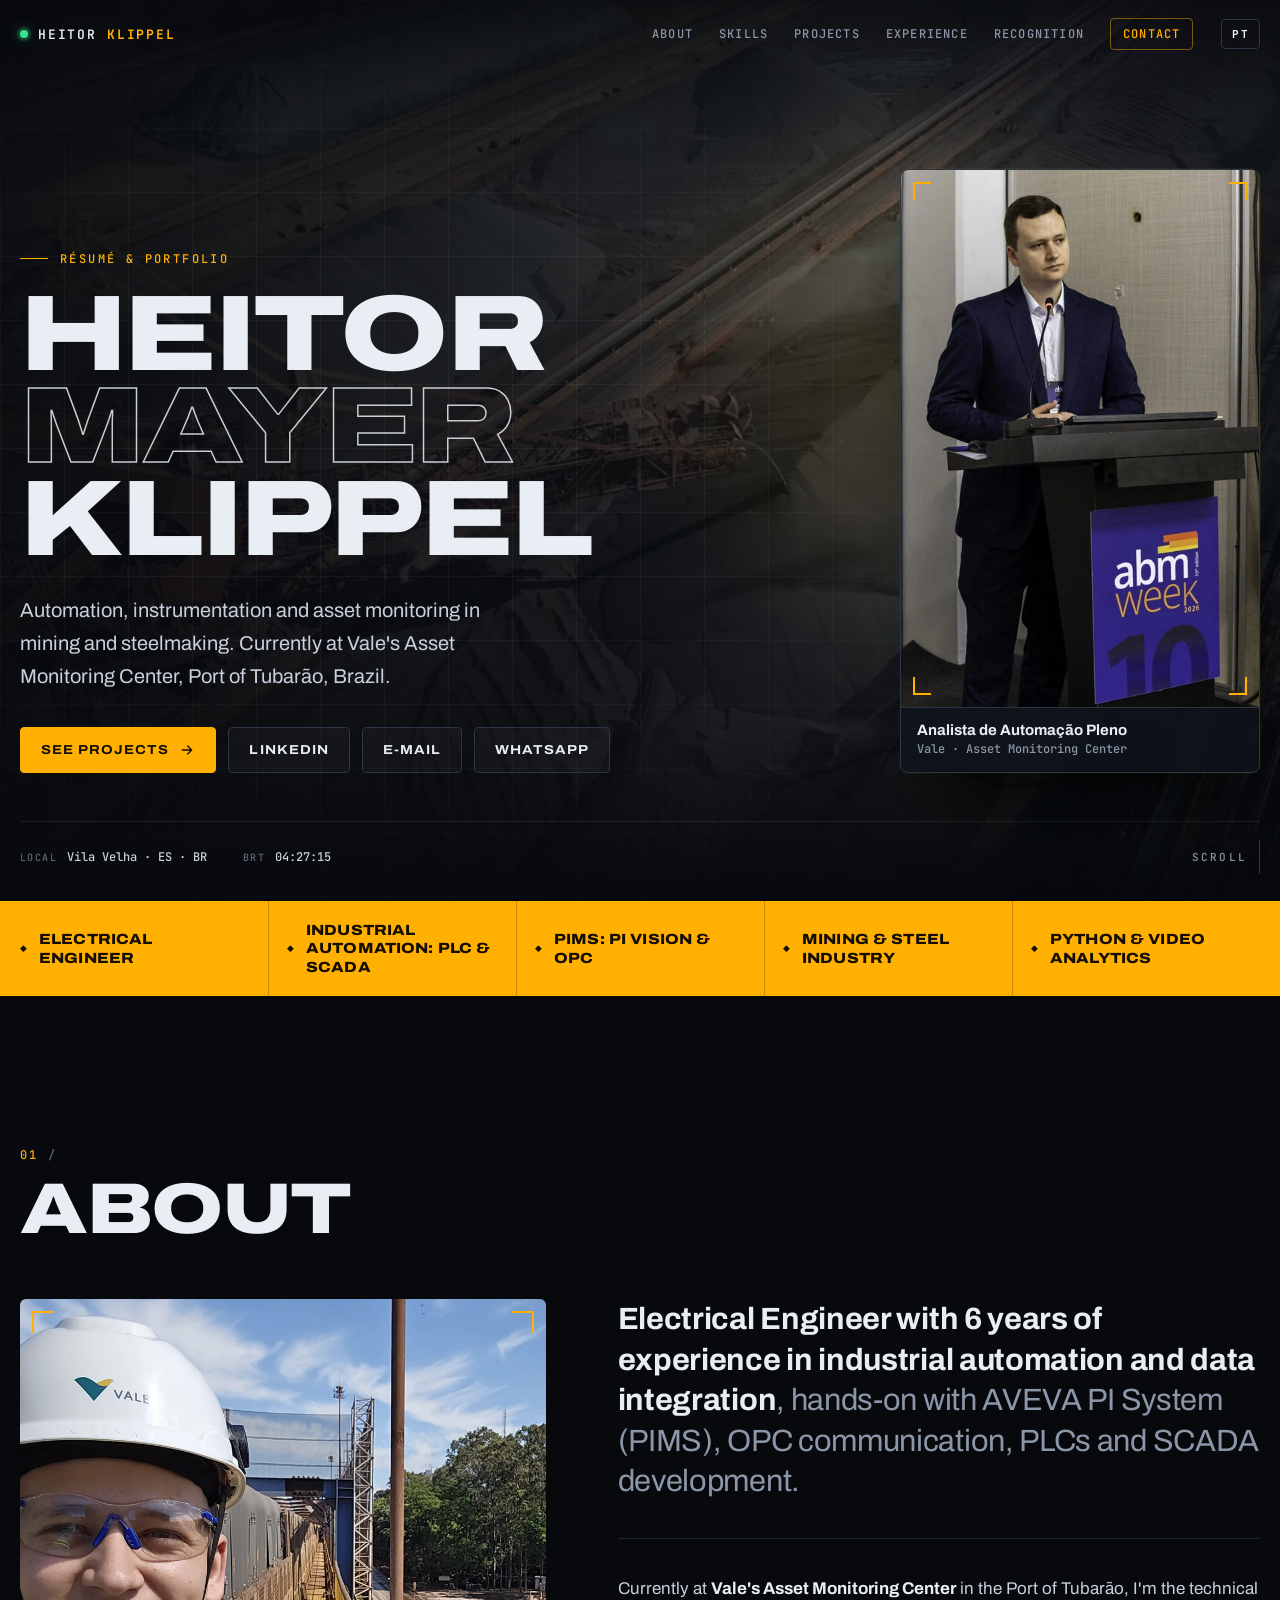
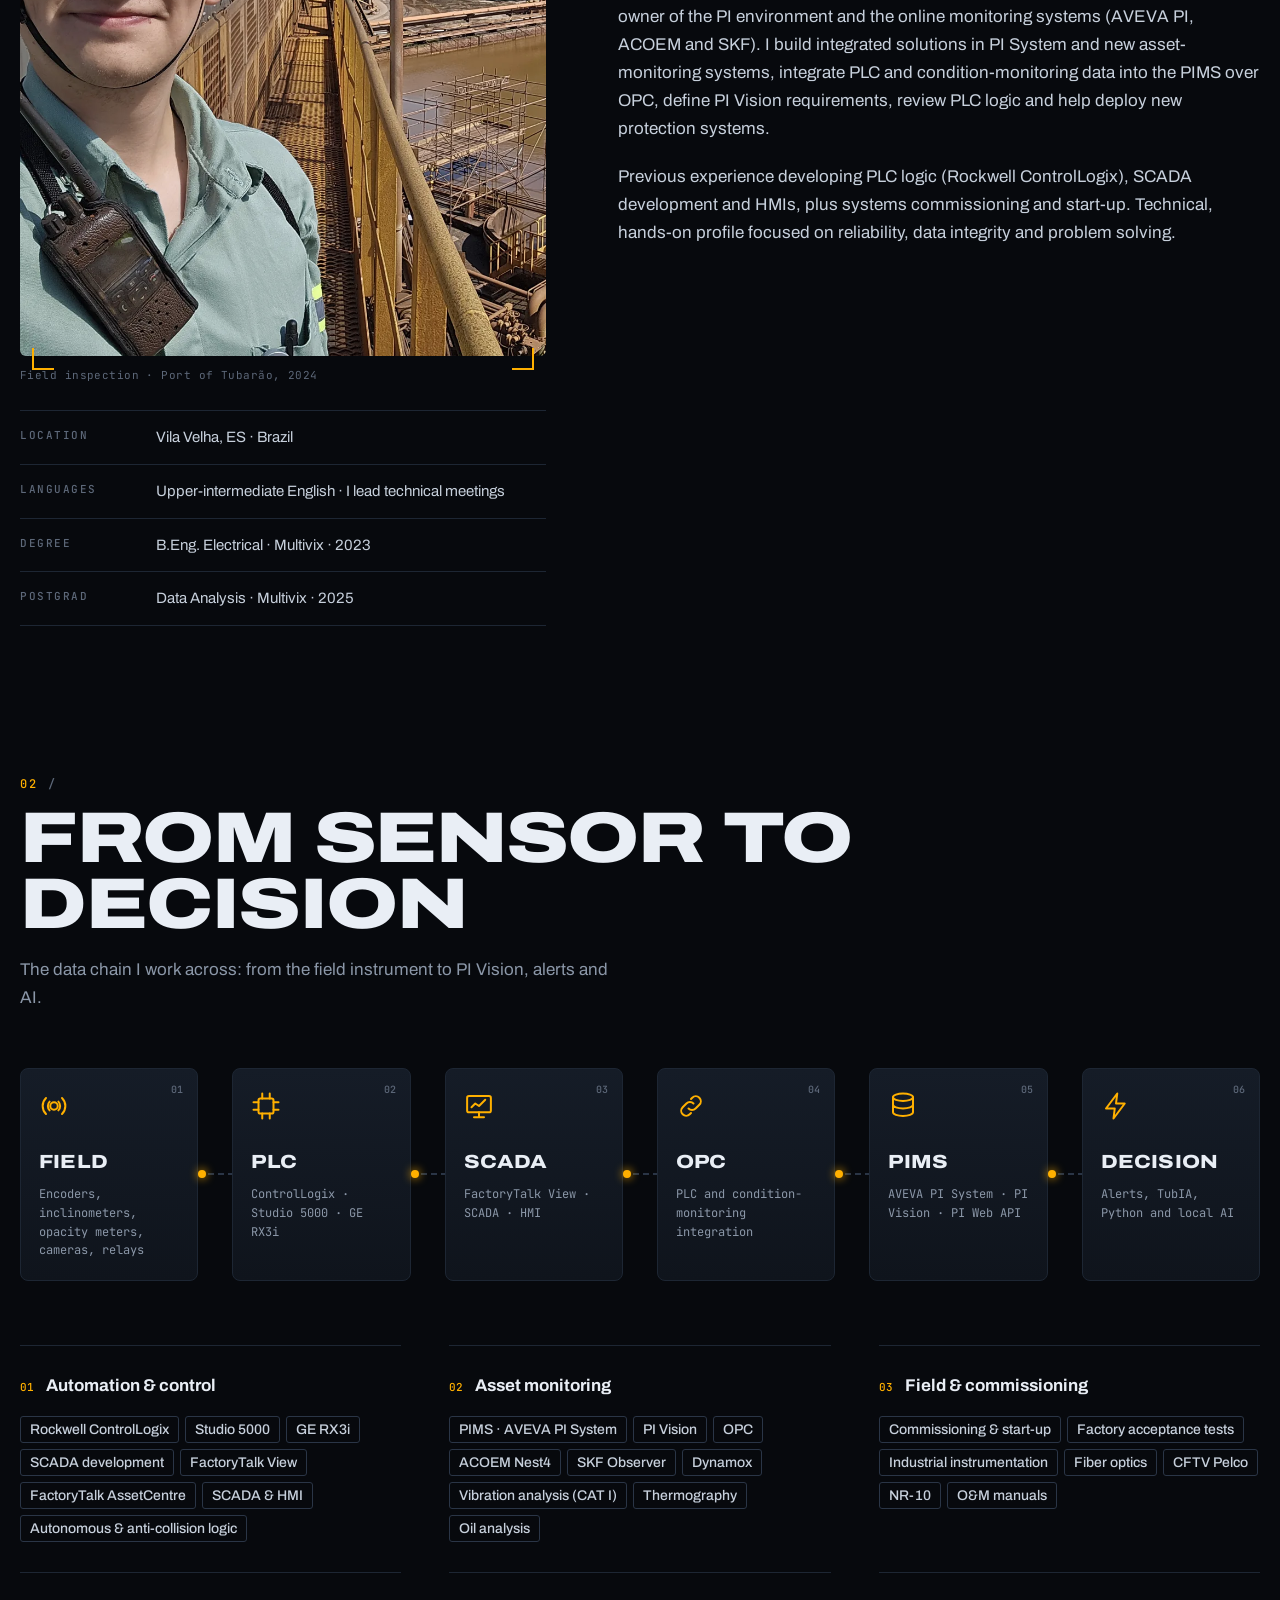
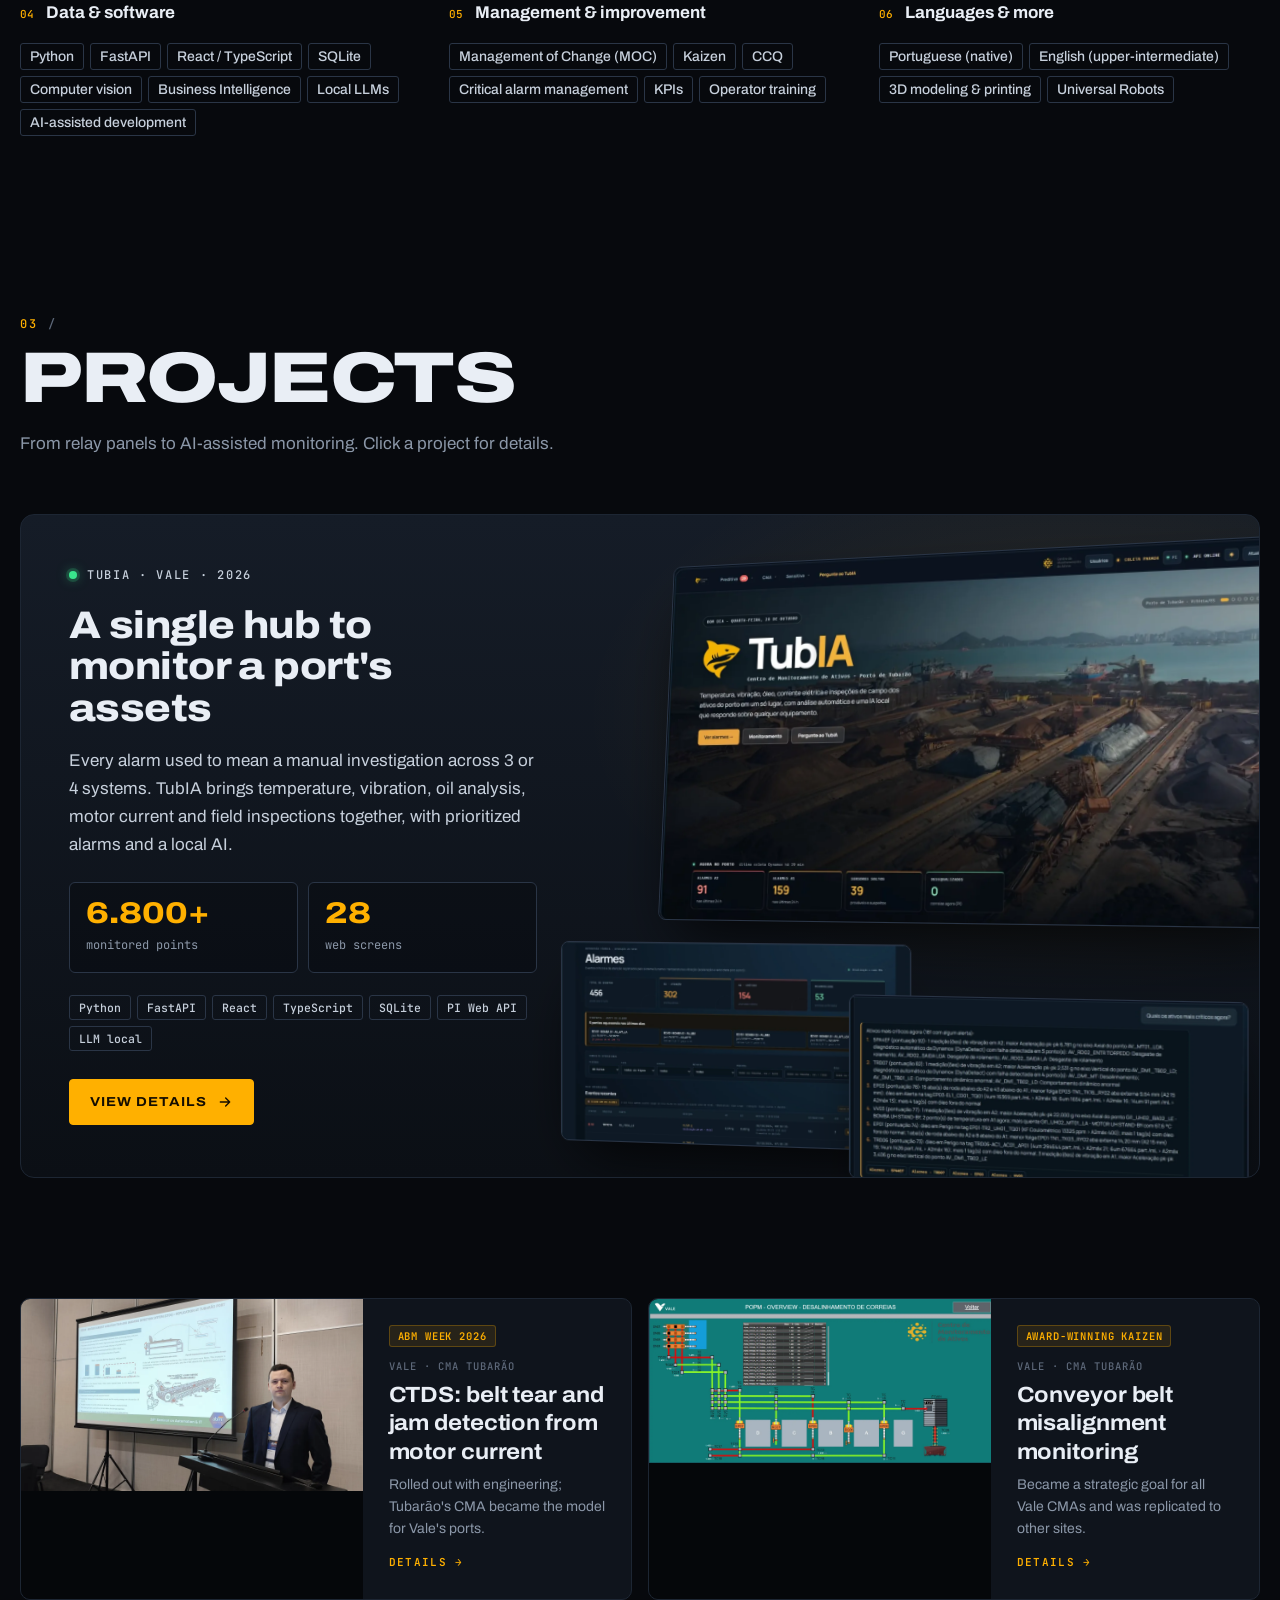
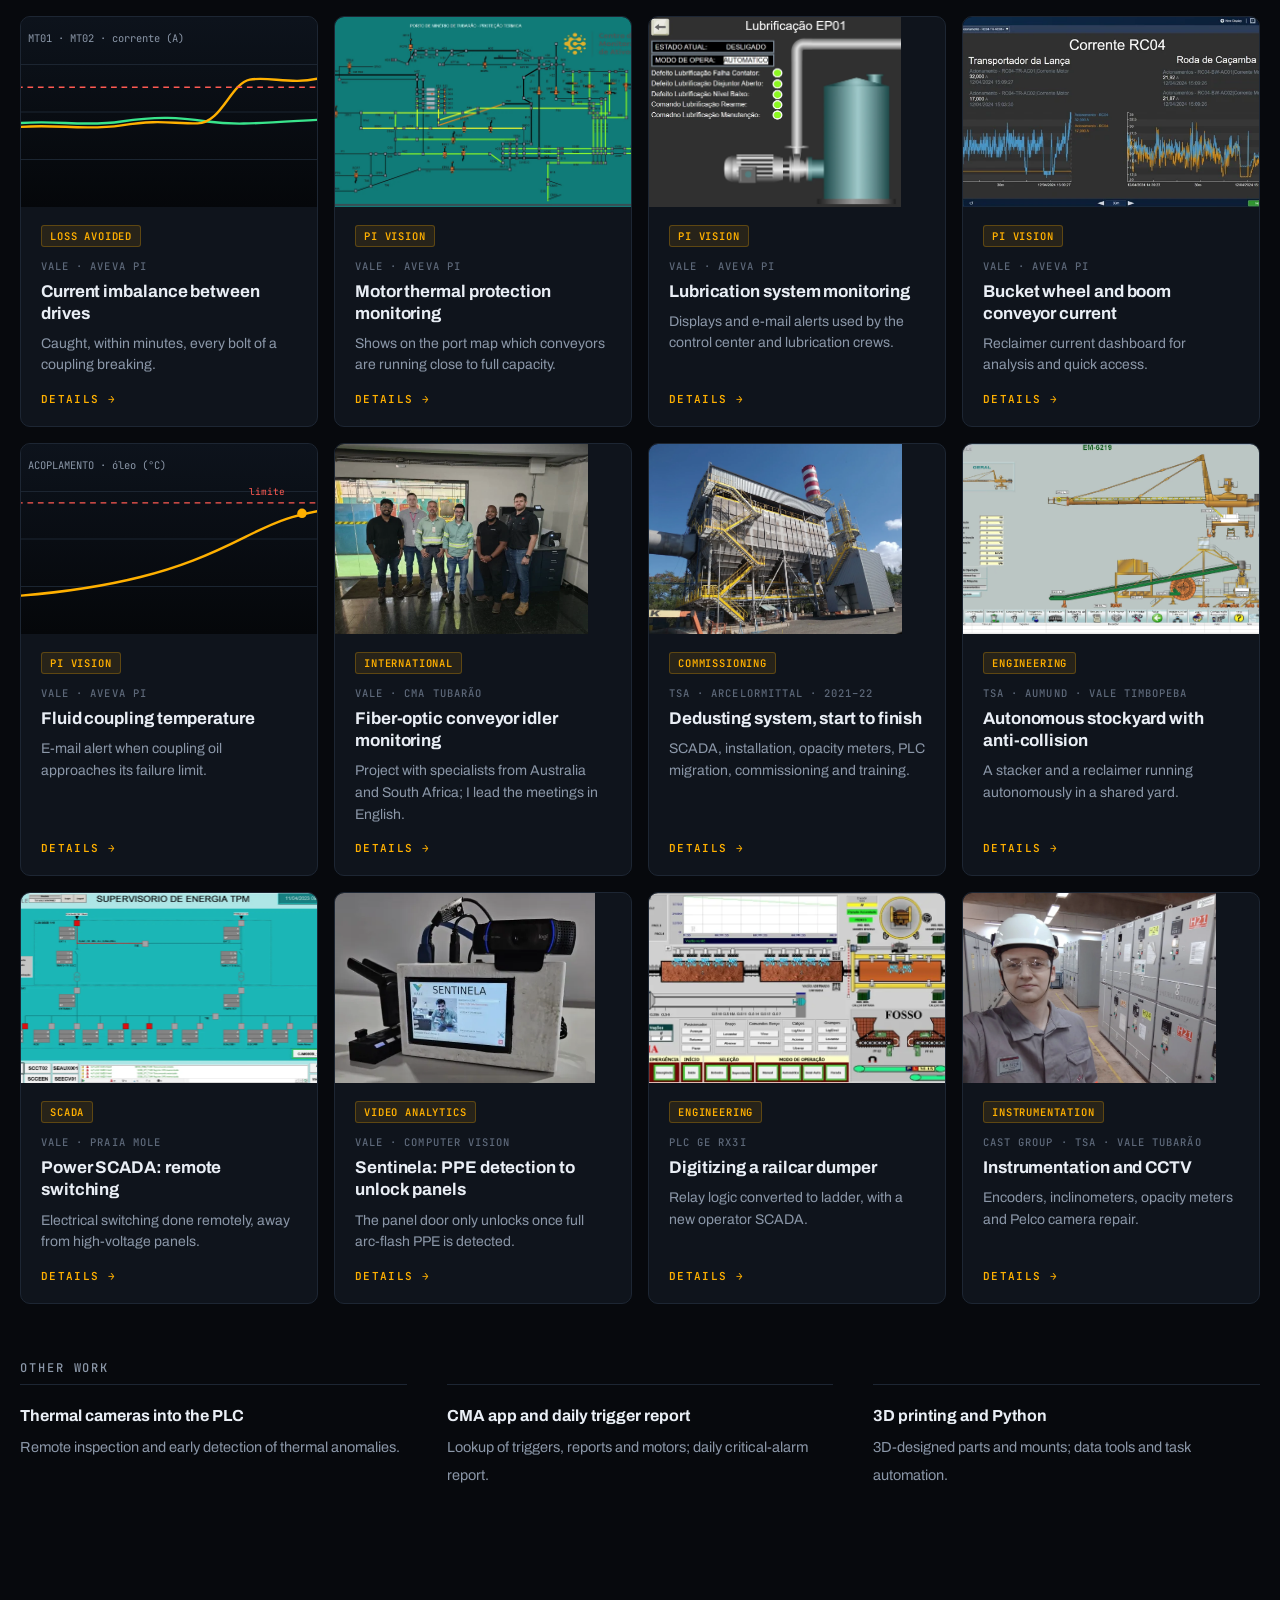
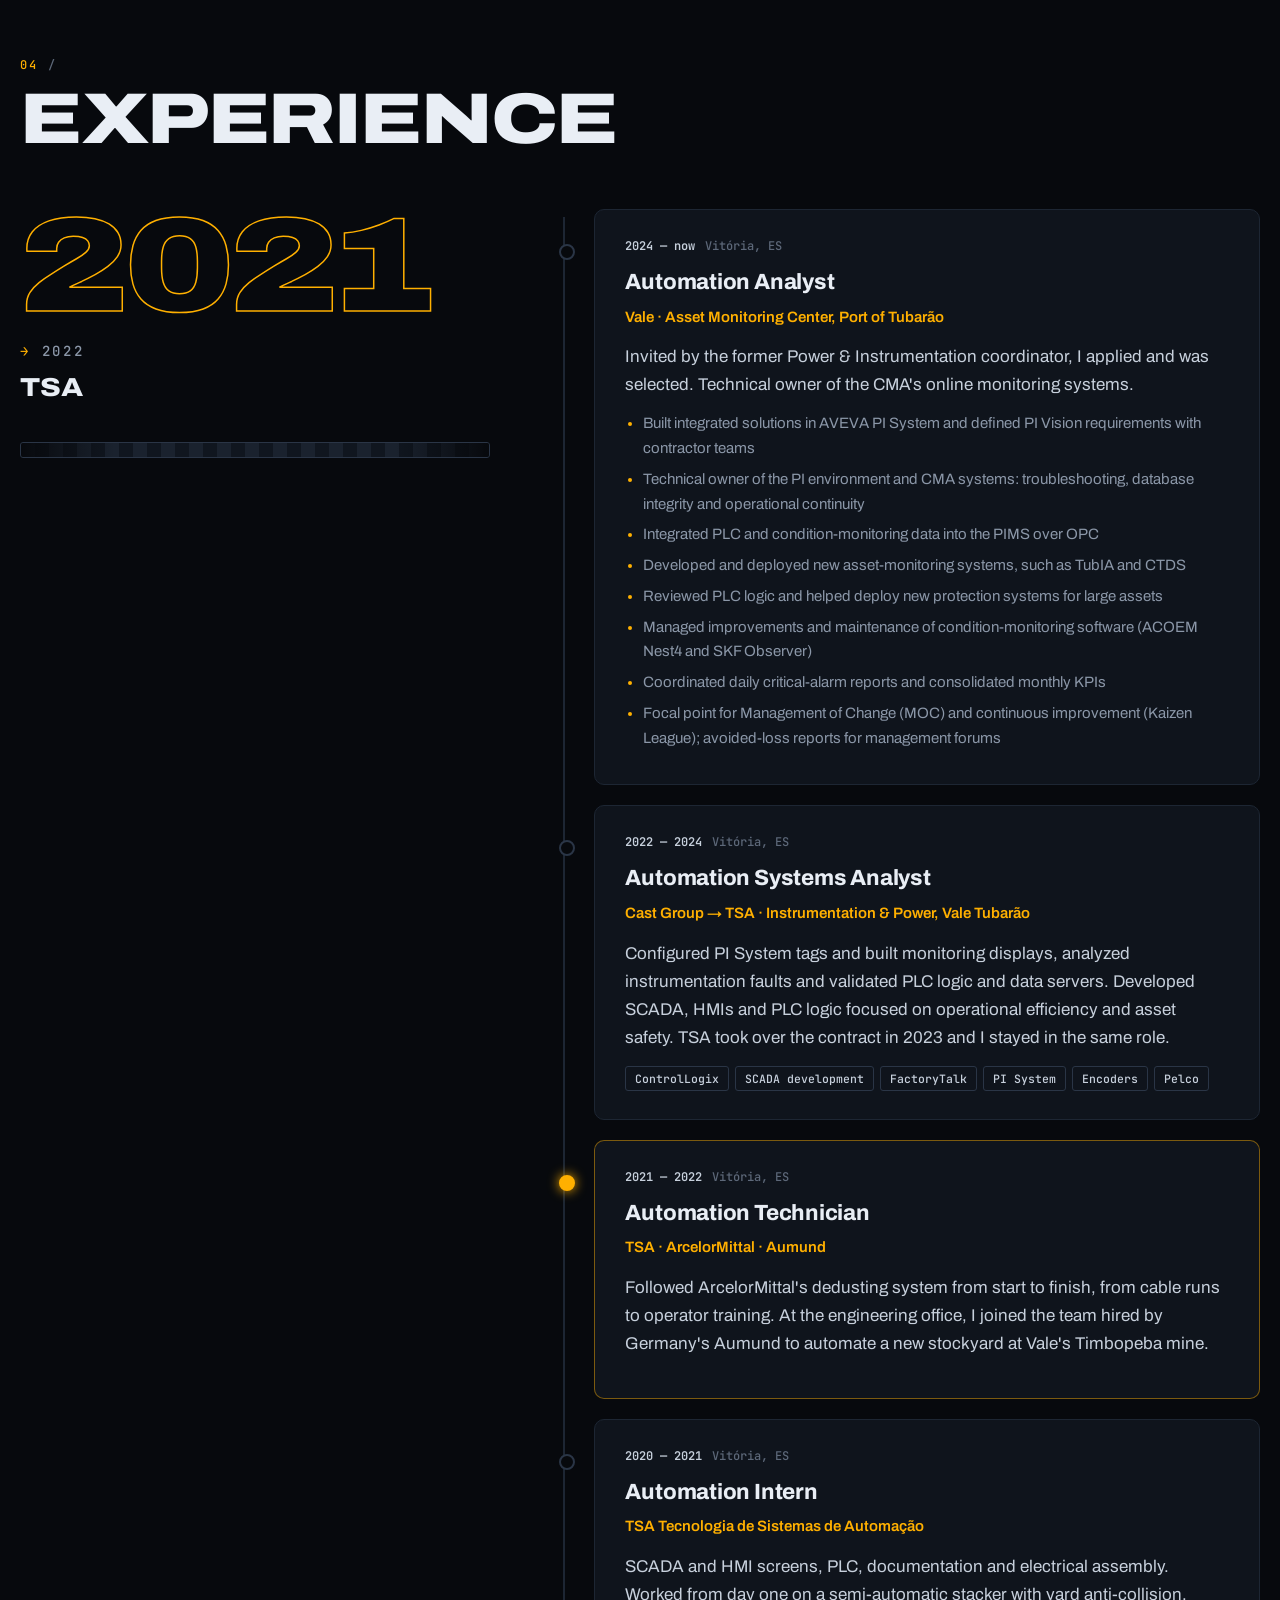
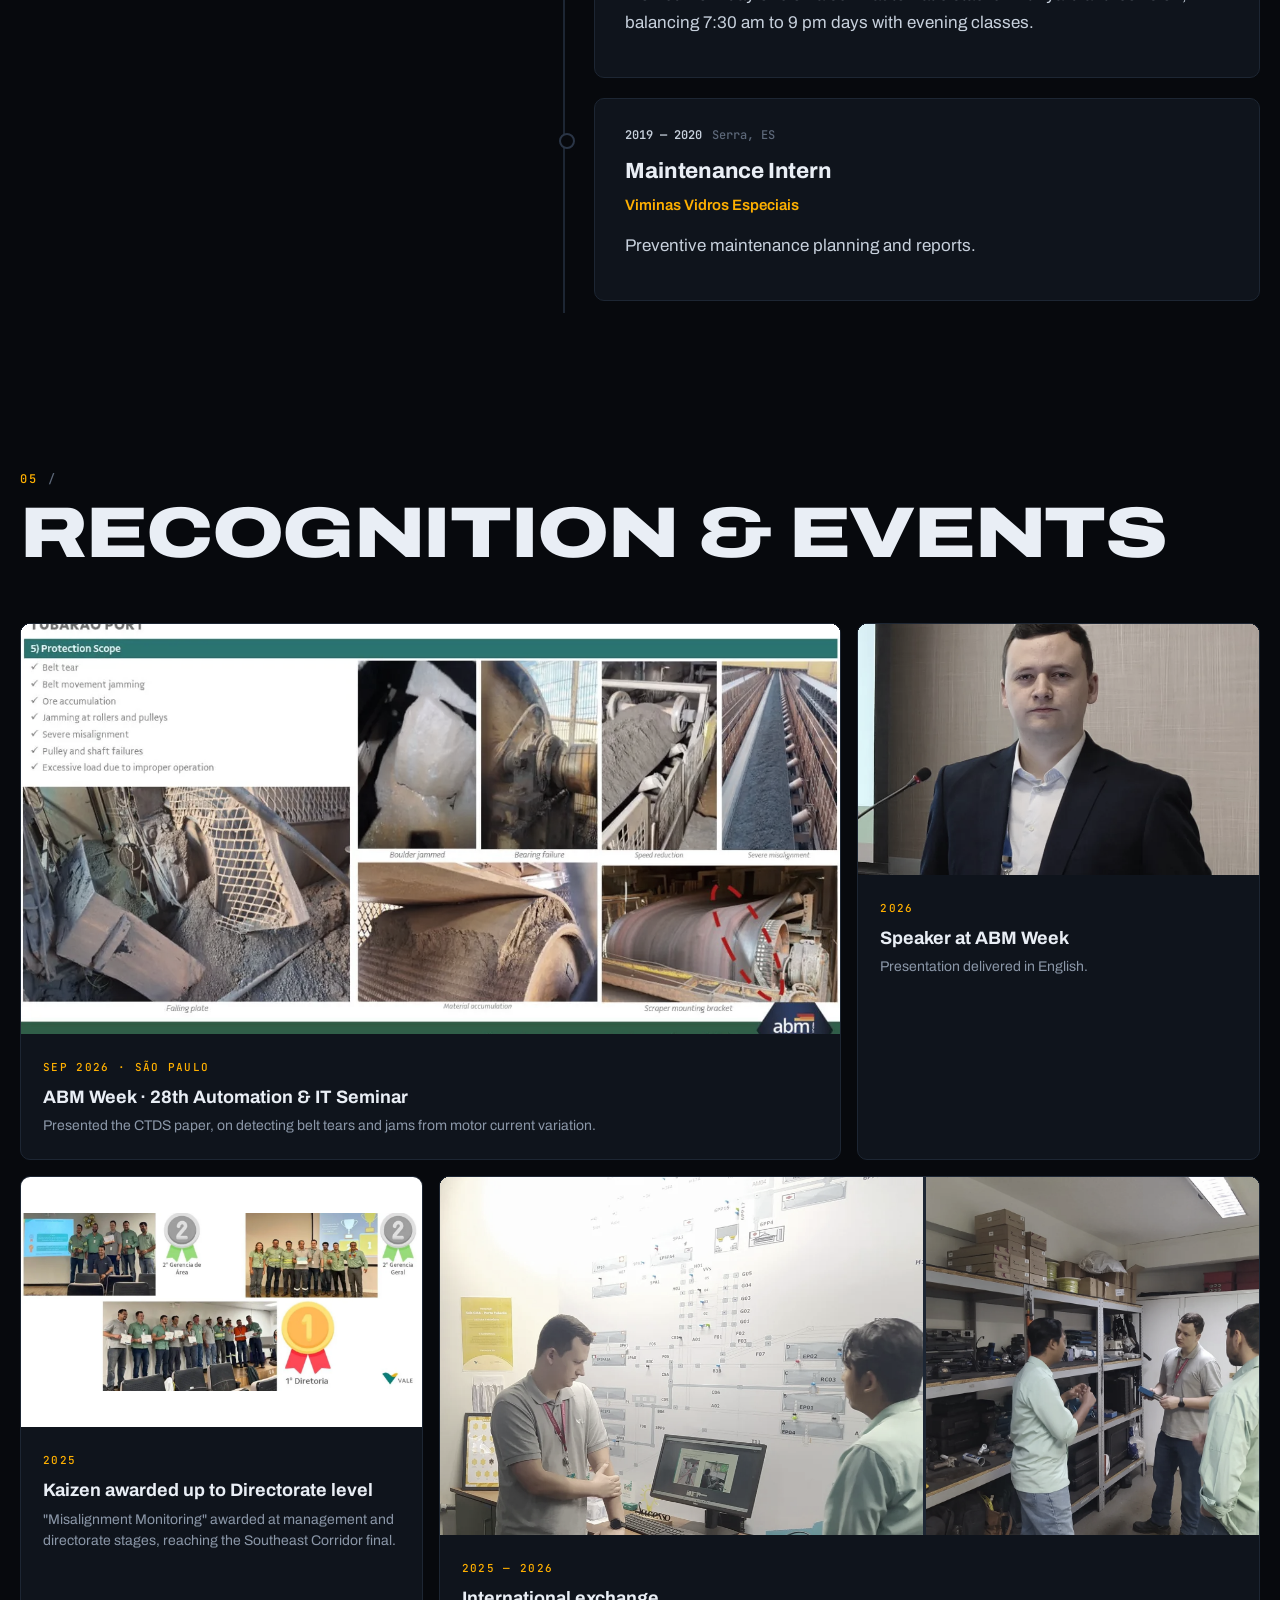
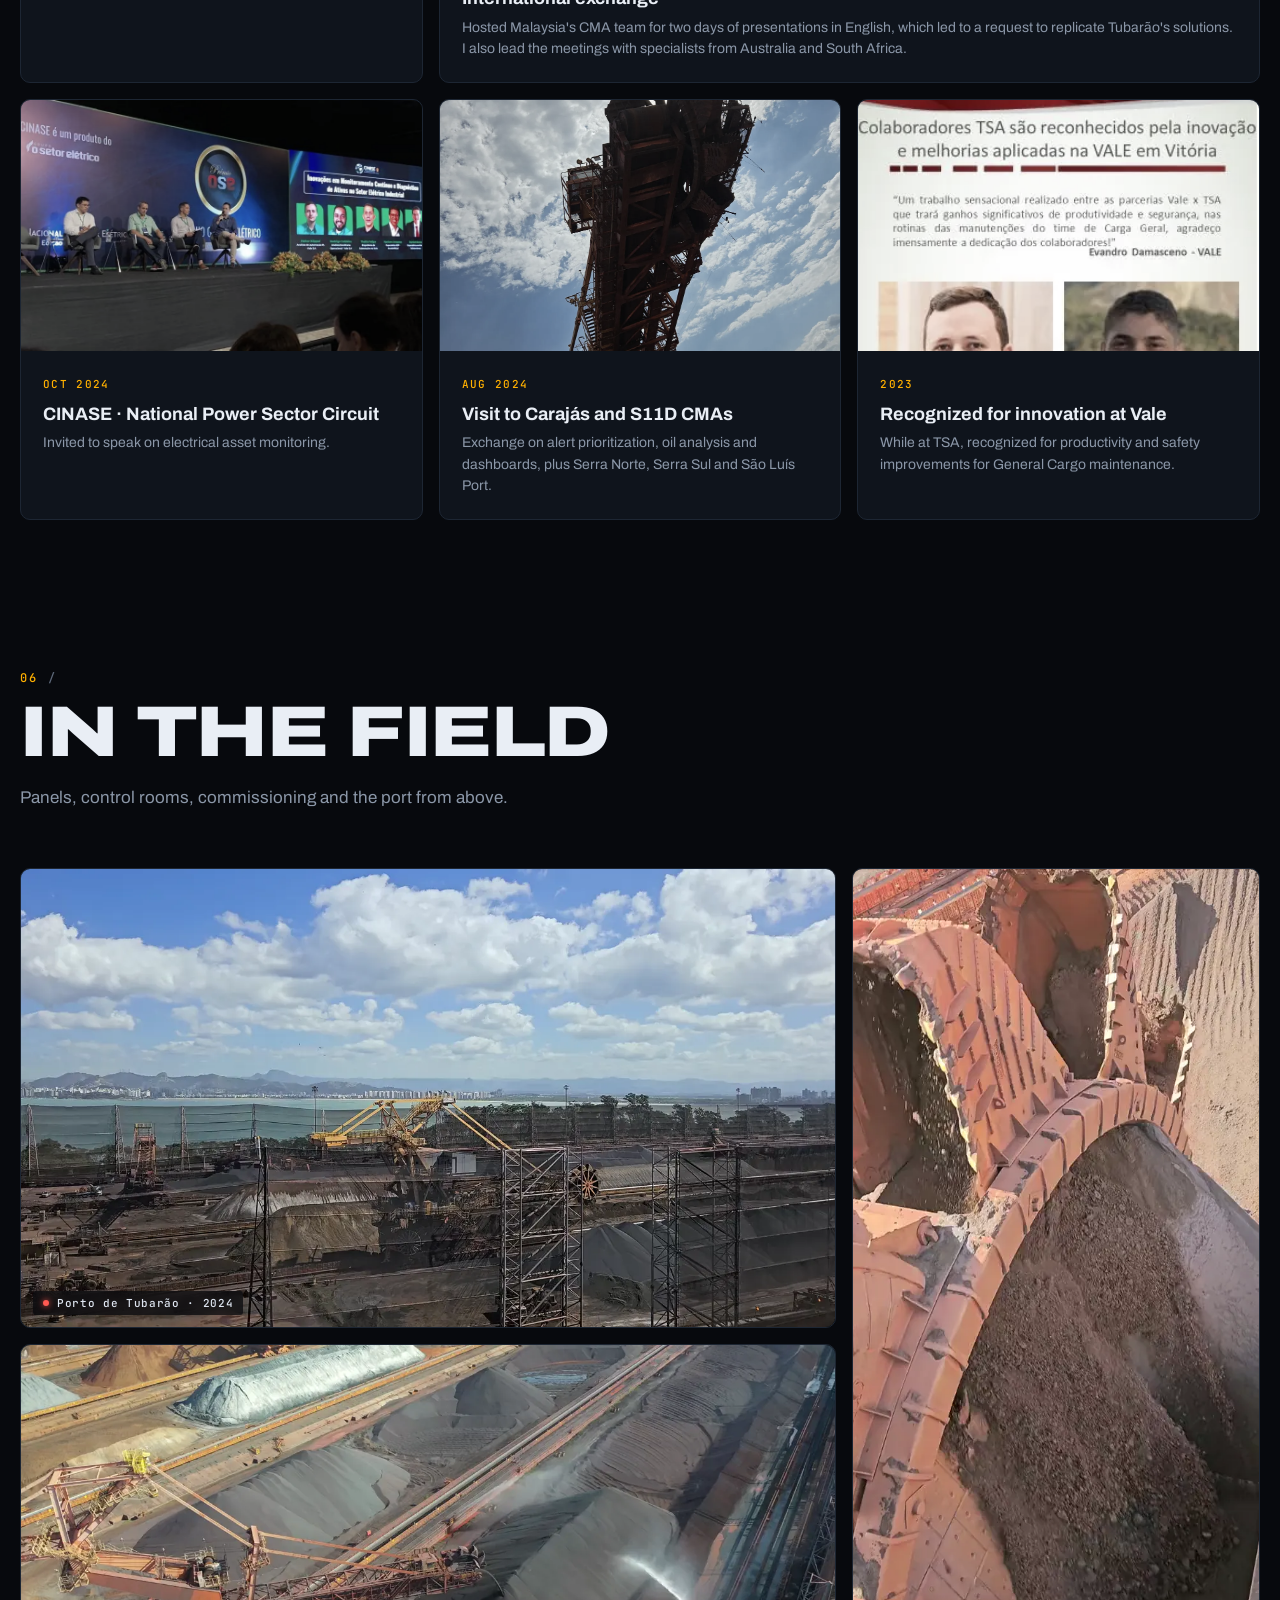
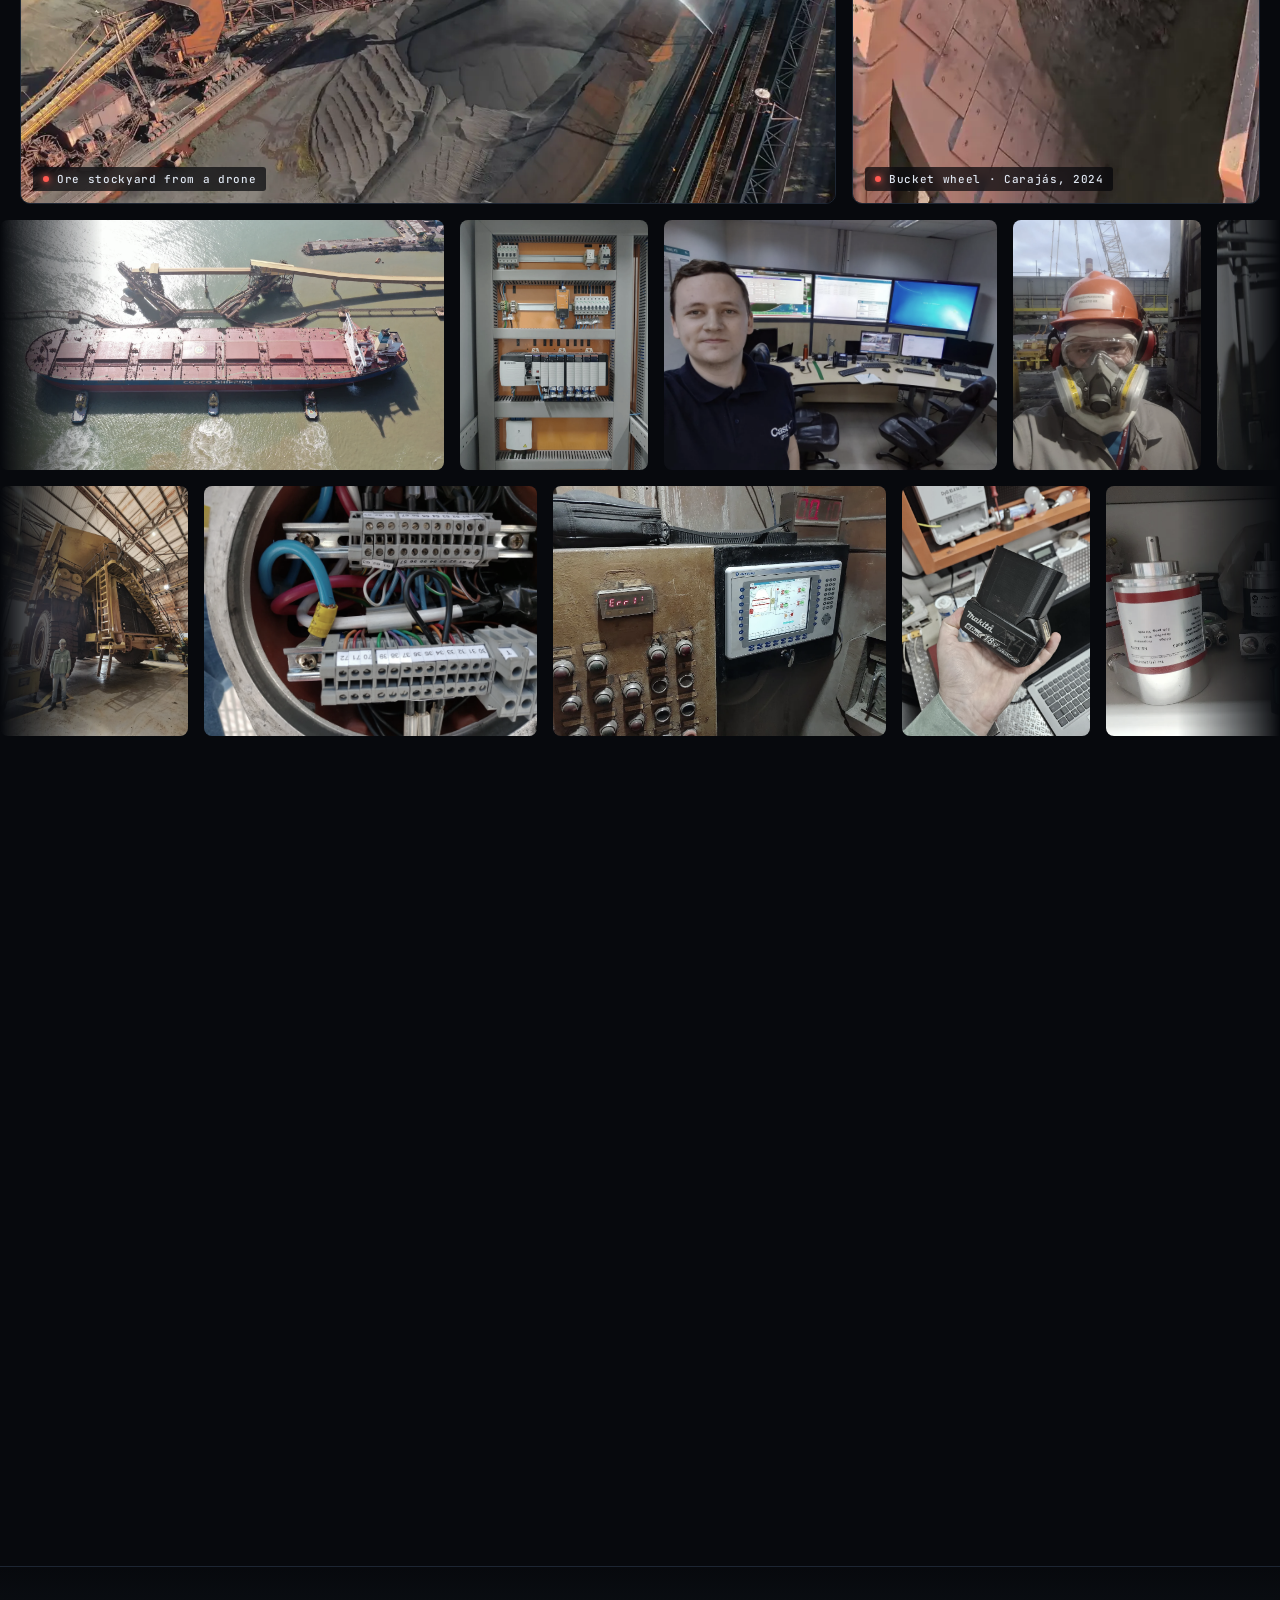
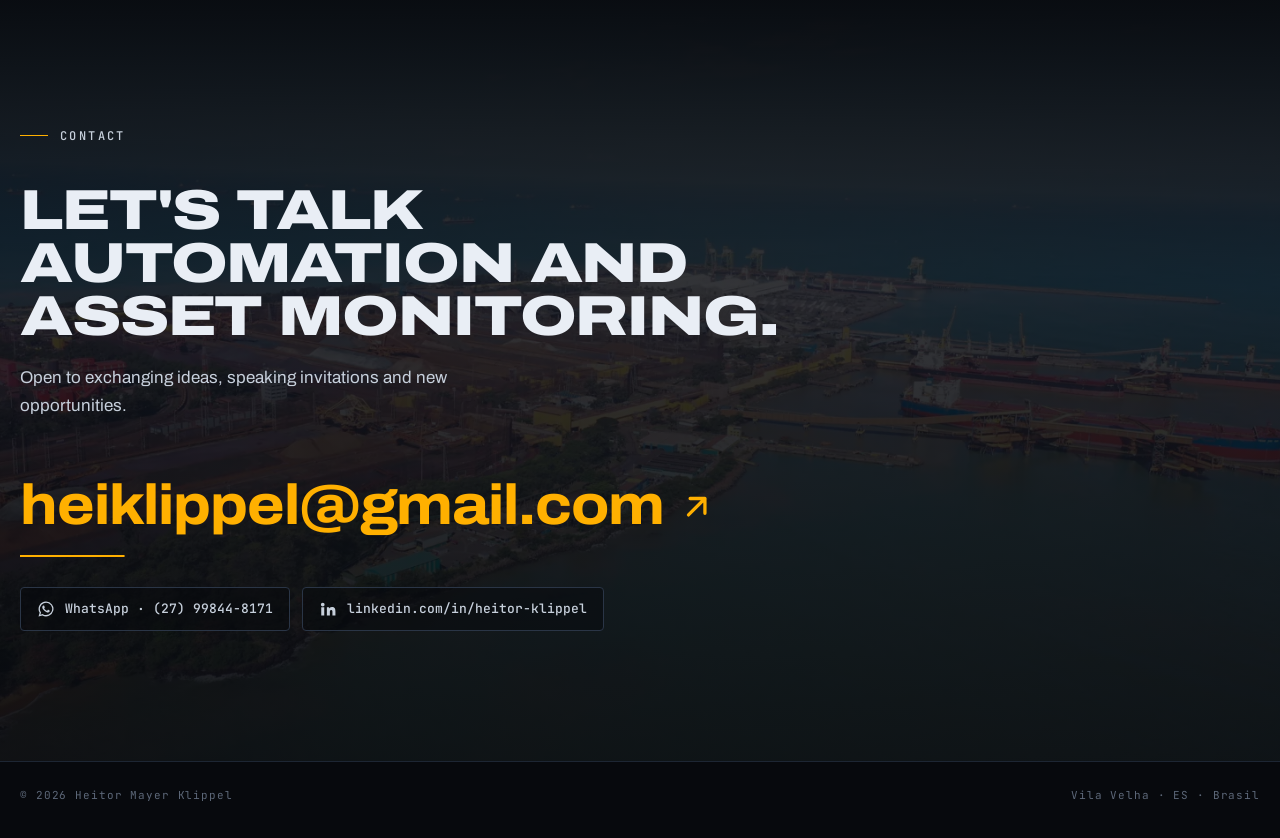
==== commit d9898c28: "Remove indicadores SYS e barra da janela da foto Co-Authored-By: Claude Opus 5.5 <noreply@anthropic." ====
--- a/index.html
+++ b/index.html
@@ -77,11 +77,6 @@
       </div>
 
       <figure class="hmi">
-        <div class="hmi-bar">
-          <span class="rec"></span>
-          <span>ABM WEEK 2026 · SÃO PAULO</span>
-          <span class="hmi-bar-r">CAM 01</span>
-        </div>
         <div class="hmi-body">
           <img src="img/retrato-abm.webp" alt="Heitor Klippel no púlpito da ABM Week 2026" width="480" height="720">
           <i class="br tl"></i><i class="br tr"></i><i class="br bl"></i><i class="br bm"></i>
@@ -96,10 +91,6 @@
     <div class="wrap hud">
       <div class="hud-item"><small>LOCAL</small><span>Vila Velha · ES · BR</span></div>
       <div class="hud-item"><small>BRT</small><span id="clock">--:--:--</span></div>
-      <div class="hud-item sys">
-        <small>SYS</small>
-        <span><i></i>PLC</span><span><i></i>SCADA</span><span><i></i>OPC</span><span><i></i>PIMS</span>
-      </div>
       <a class="hud-scroll" href="#sobre"><span lang="pt">Role</span><span lang="en">Scroll</span><i></i></a>
     </div>
   </section>
--- a/styles.css
+++ b/styles.css
@@ -304,7 +304,7 @@
 .skill h3 { display: flex; align-items: baseline; gap: 12px; margin: 0 0 16px; font-size: 17px; font-weight: 700; }
 .skill h3 .n { font: 500 11px var(--mono); color: var(--amber); }
 .skill ul { list-style: none; padding: 0; margin: 0; display: flex; flex-wrap: wrap; gap: 6px; }
-.skill li { font: 400 12.5px var(--mono); color: var(--soft); border: 1px solid var(--line-2); border-radius: 3px; padding: 5px 9px; }
+.skill li { font: 500 14px var(--font); color: var(--soft); border: 1px solid var(--line-2); border-radius: 3px; padding: 5px 9px; }
 
 /* ---------- Featured project (TubIA) ---------- */
 .feature {
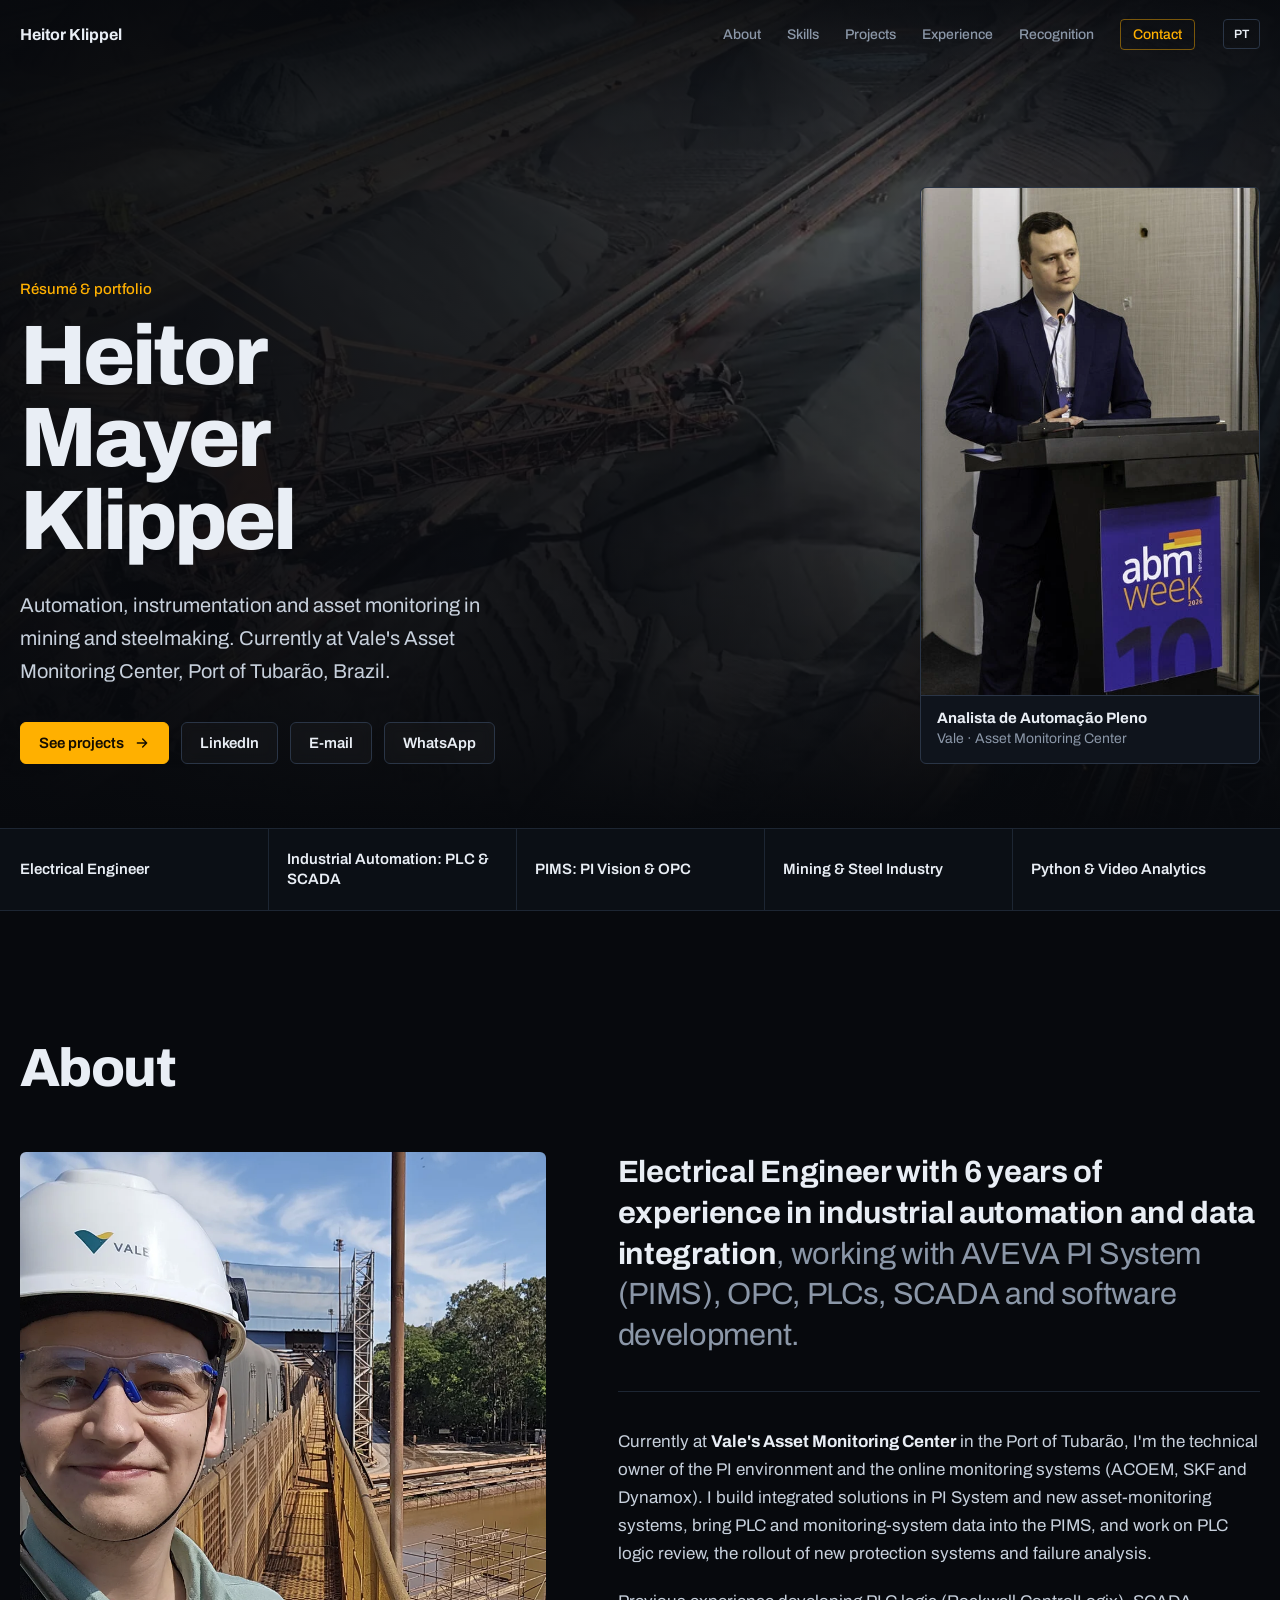
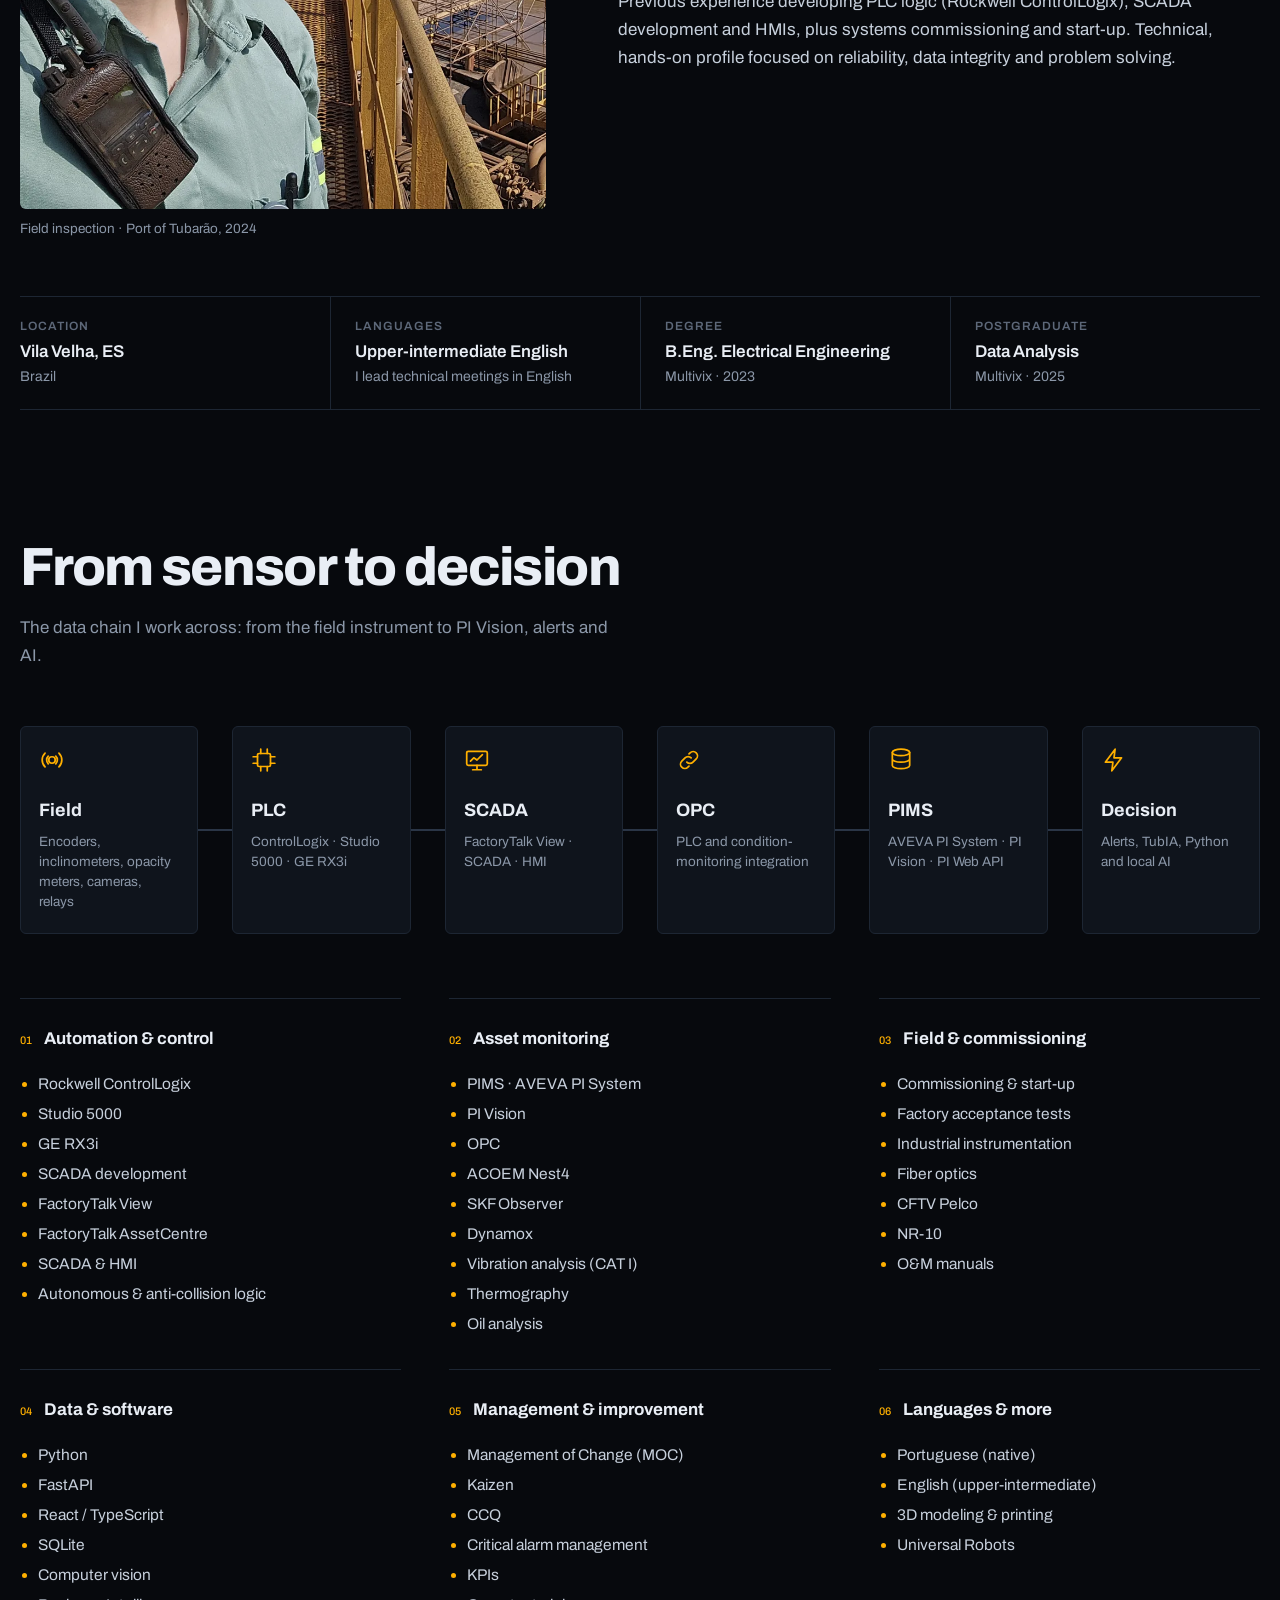
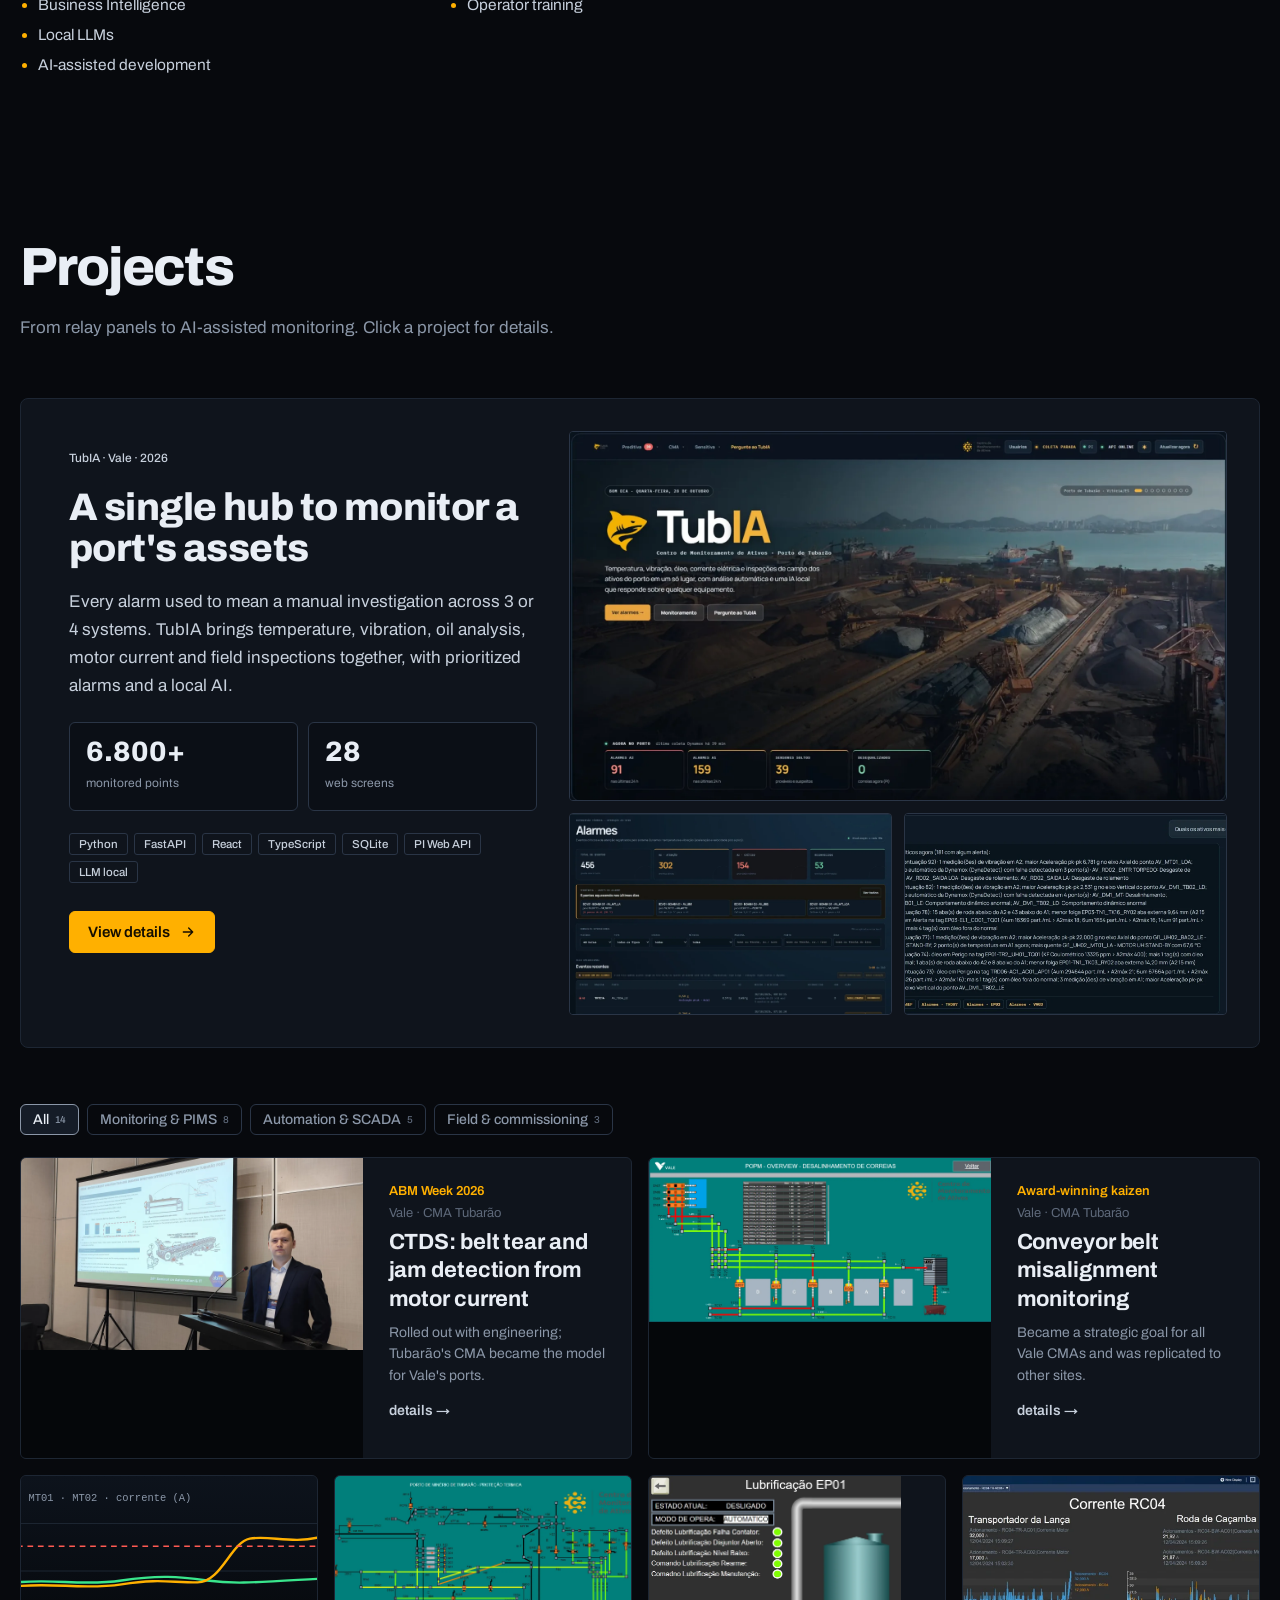
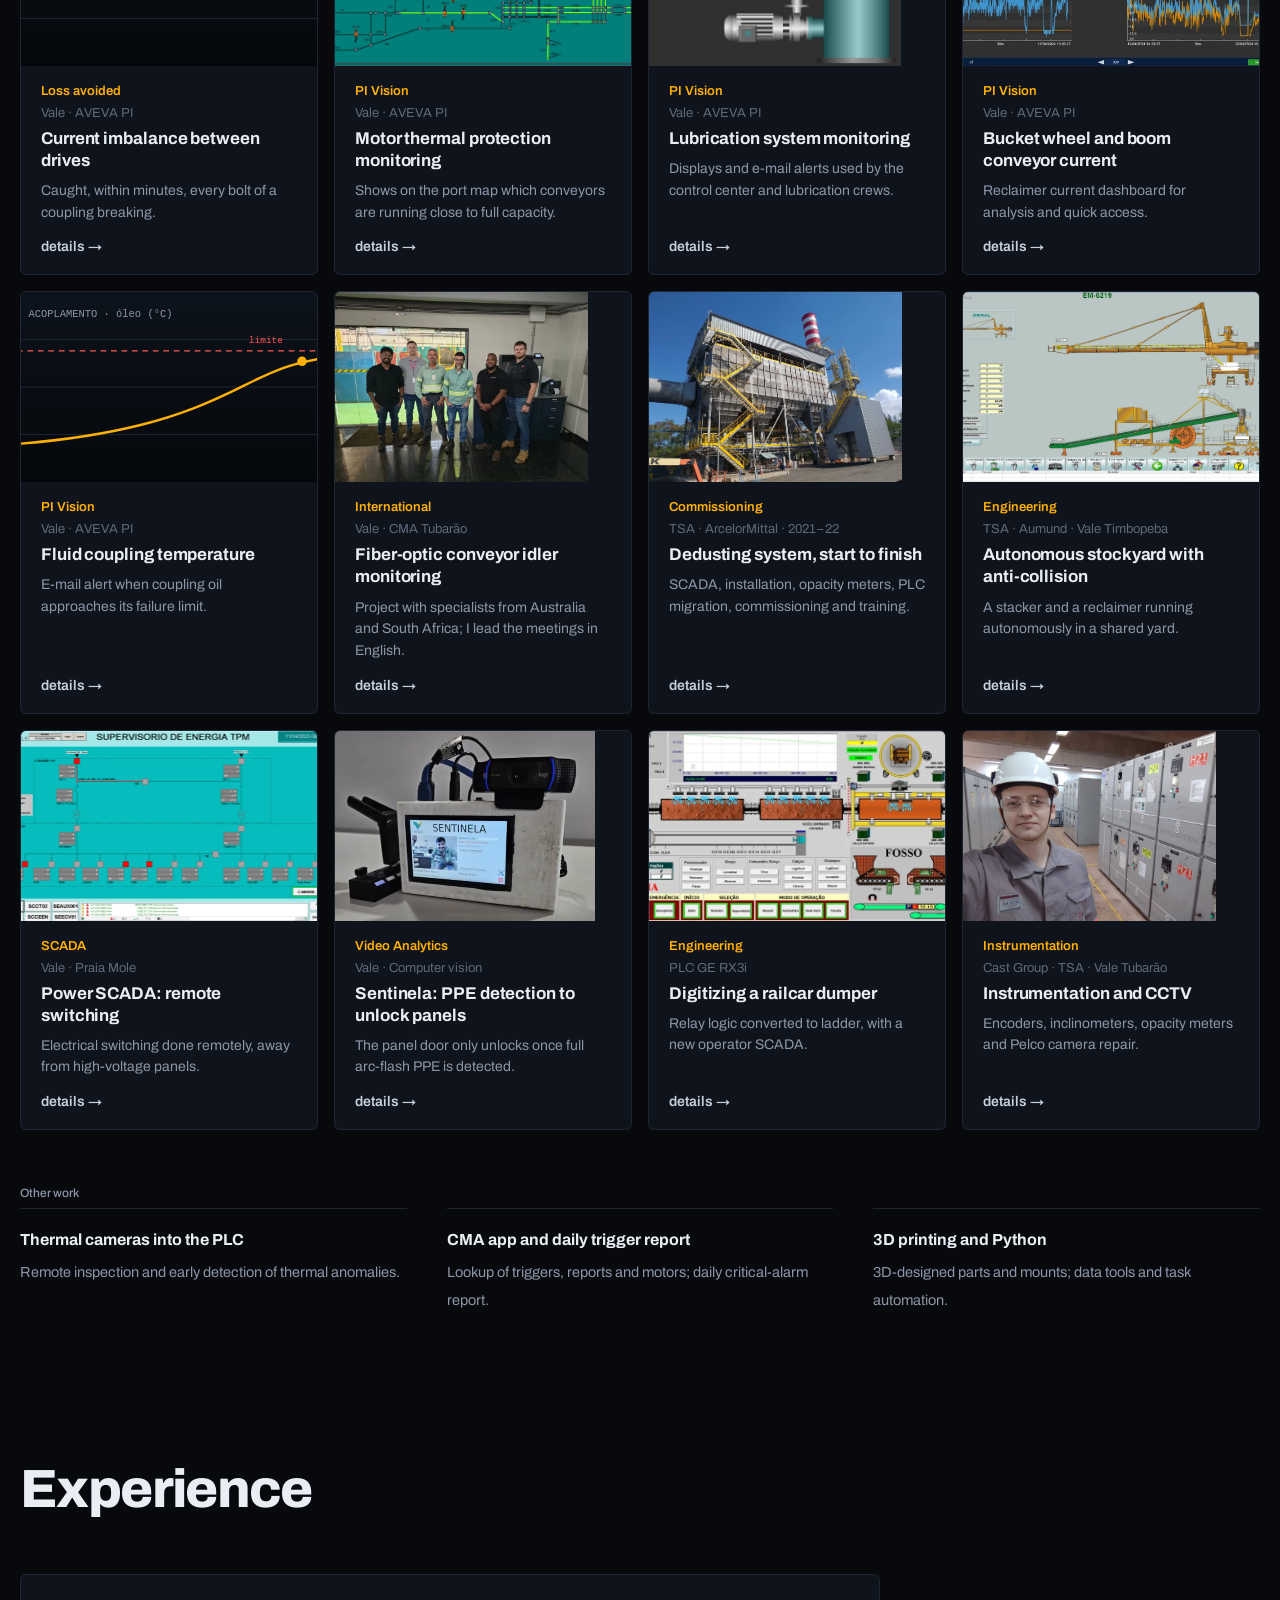
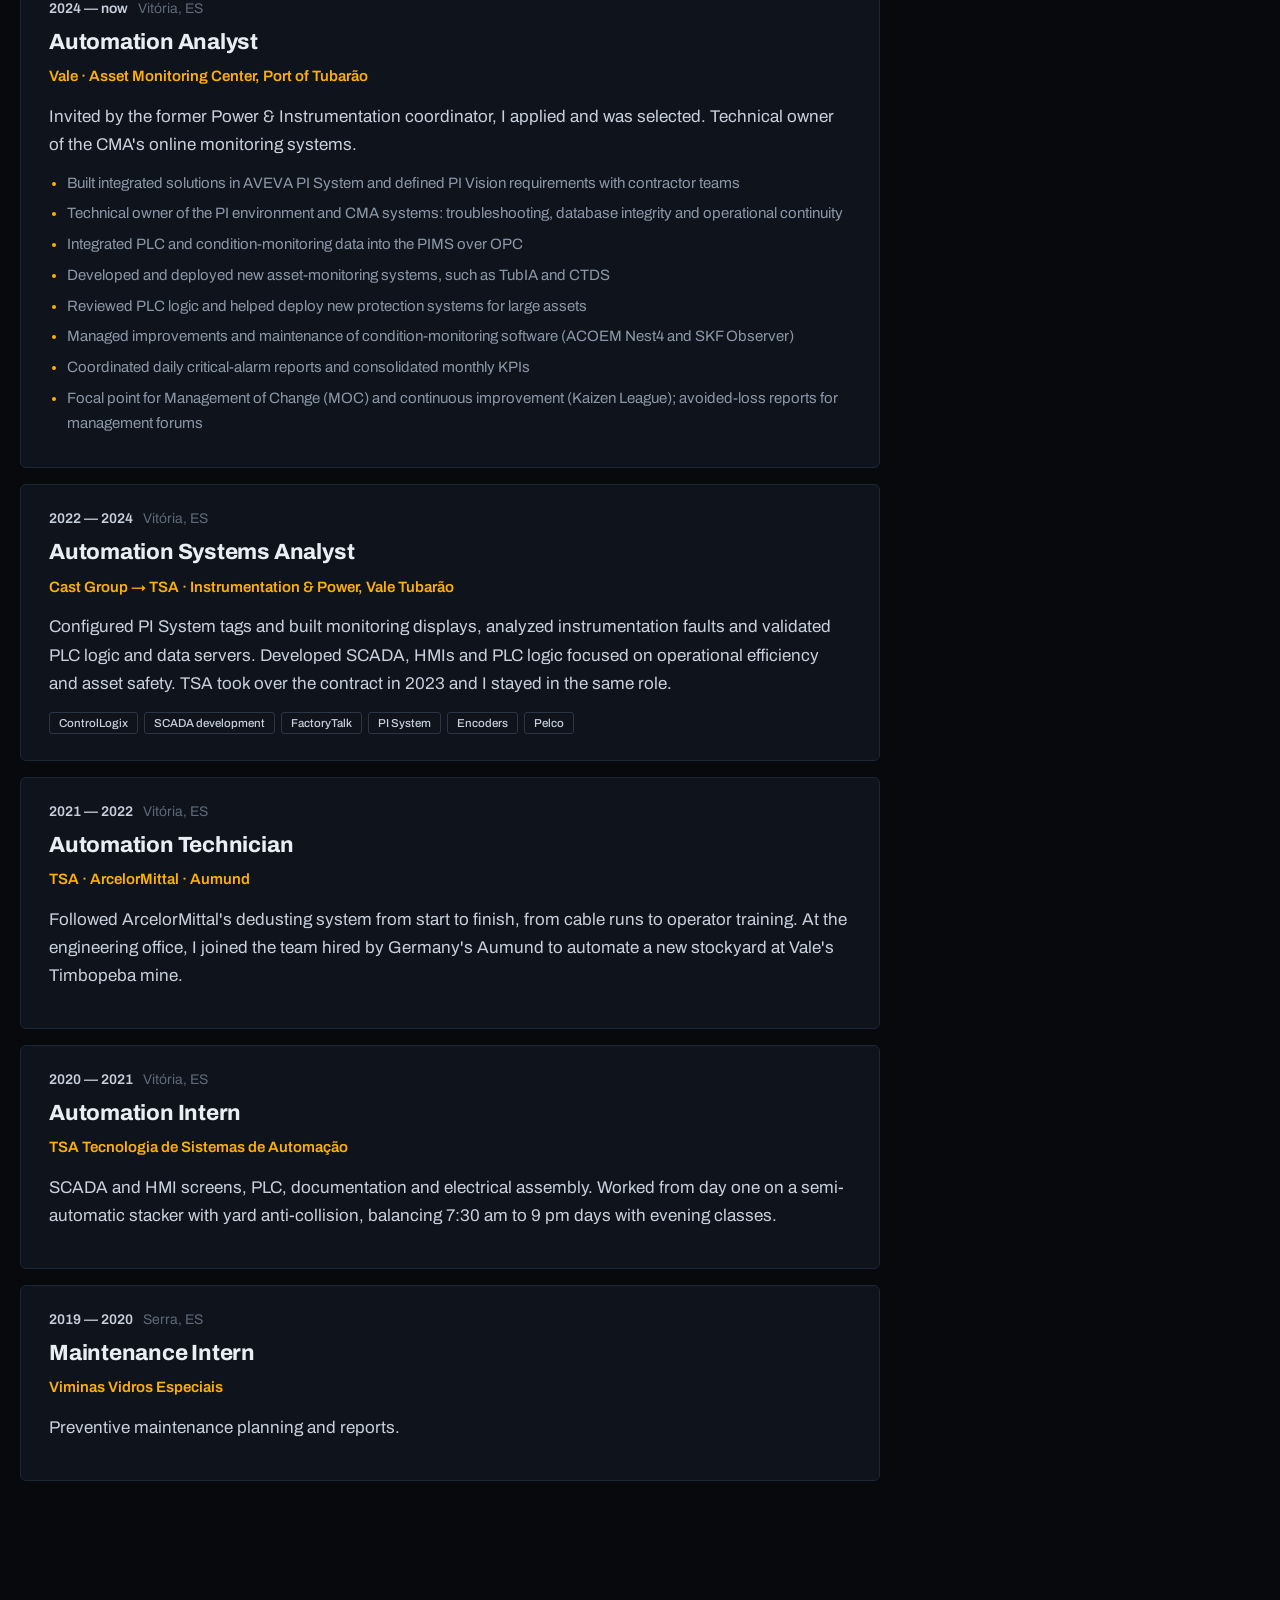
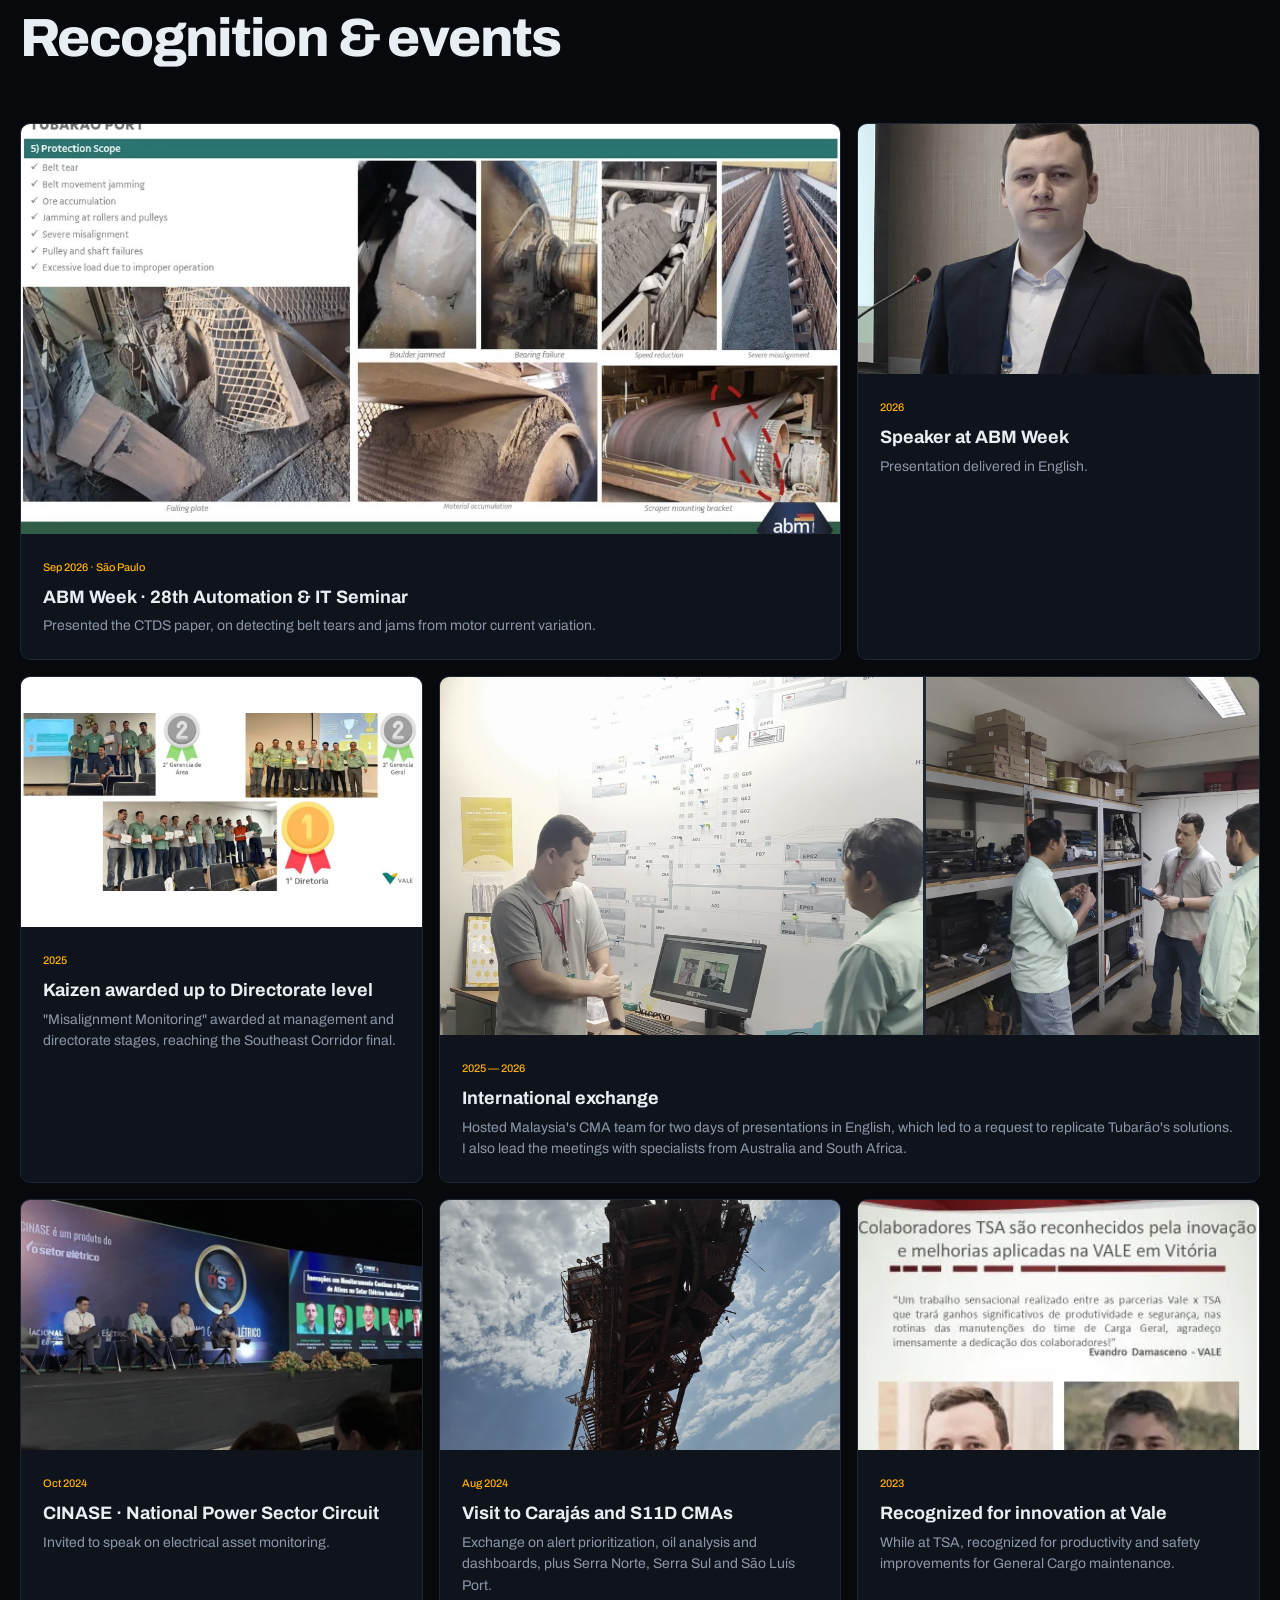
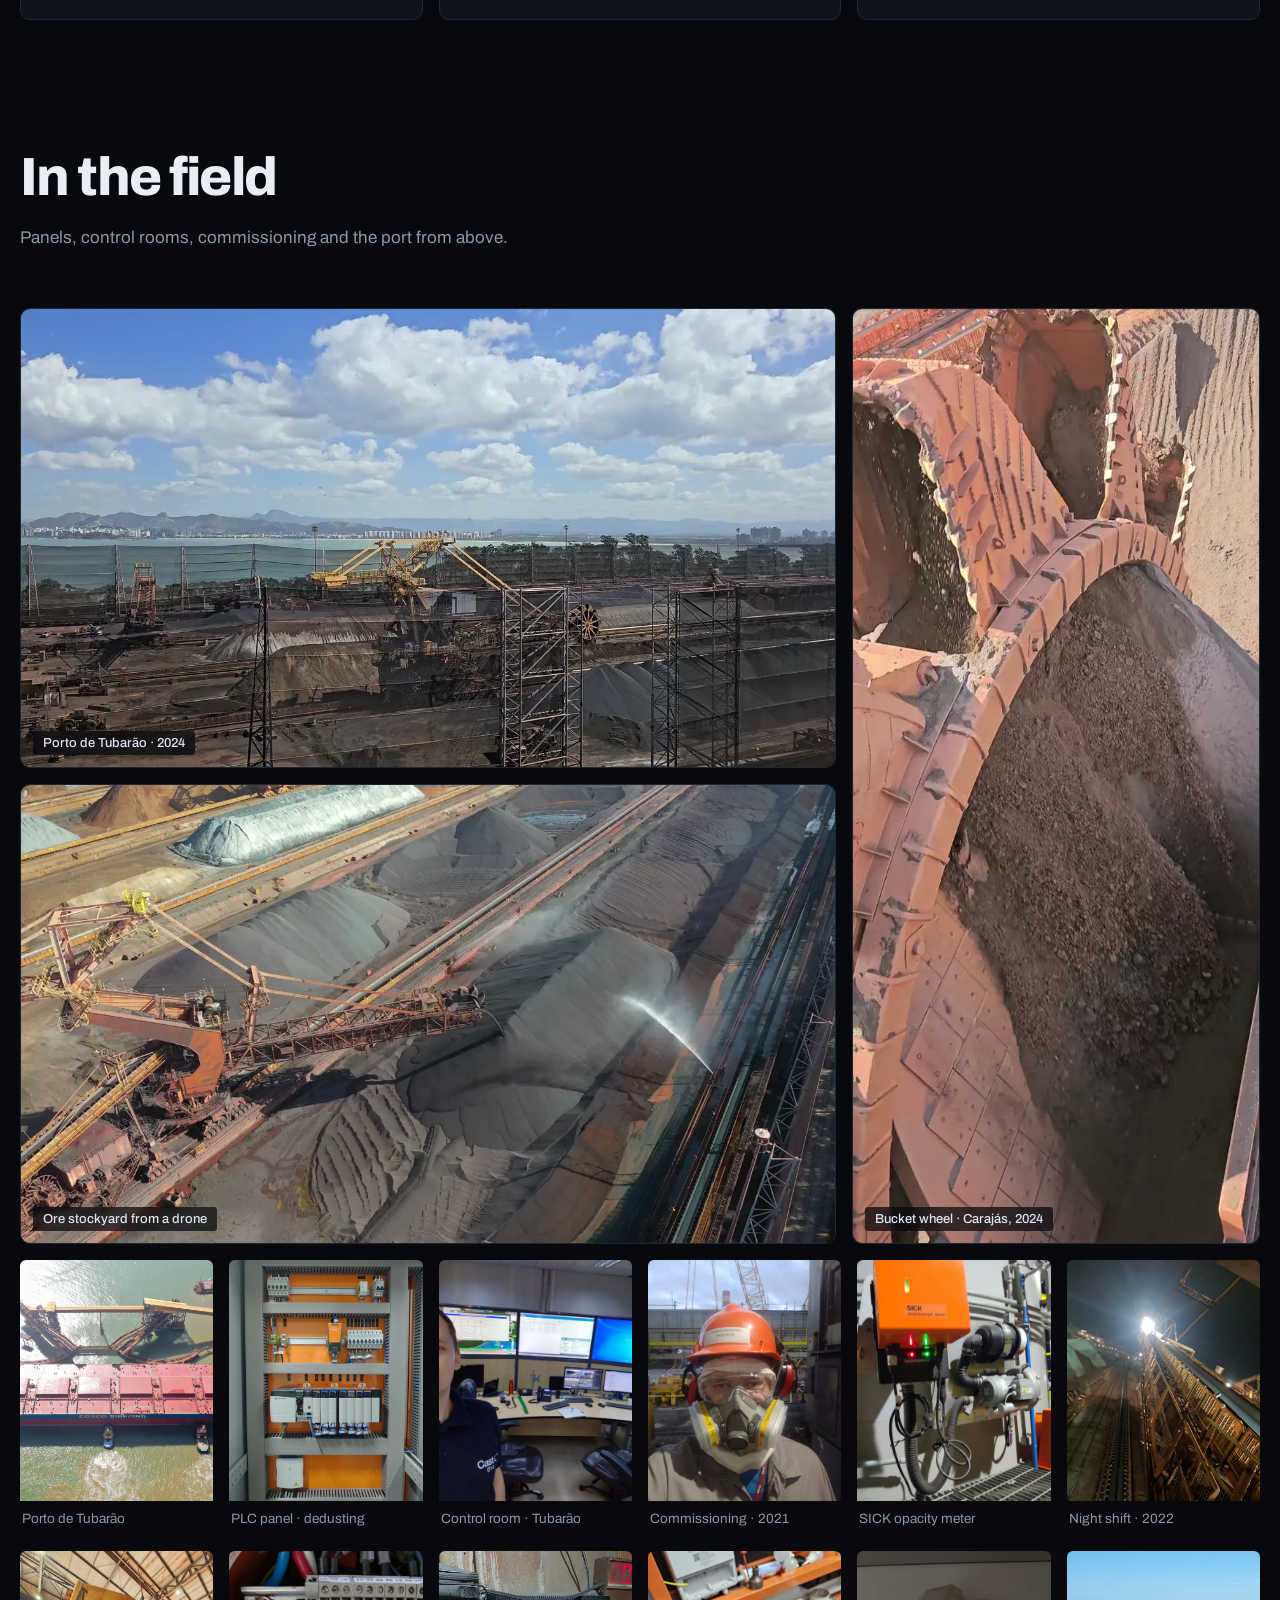
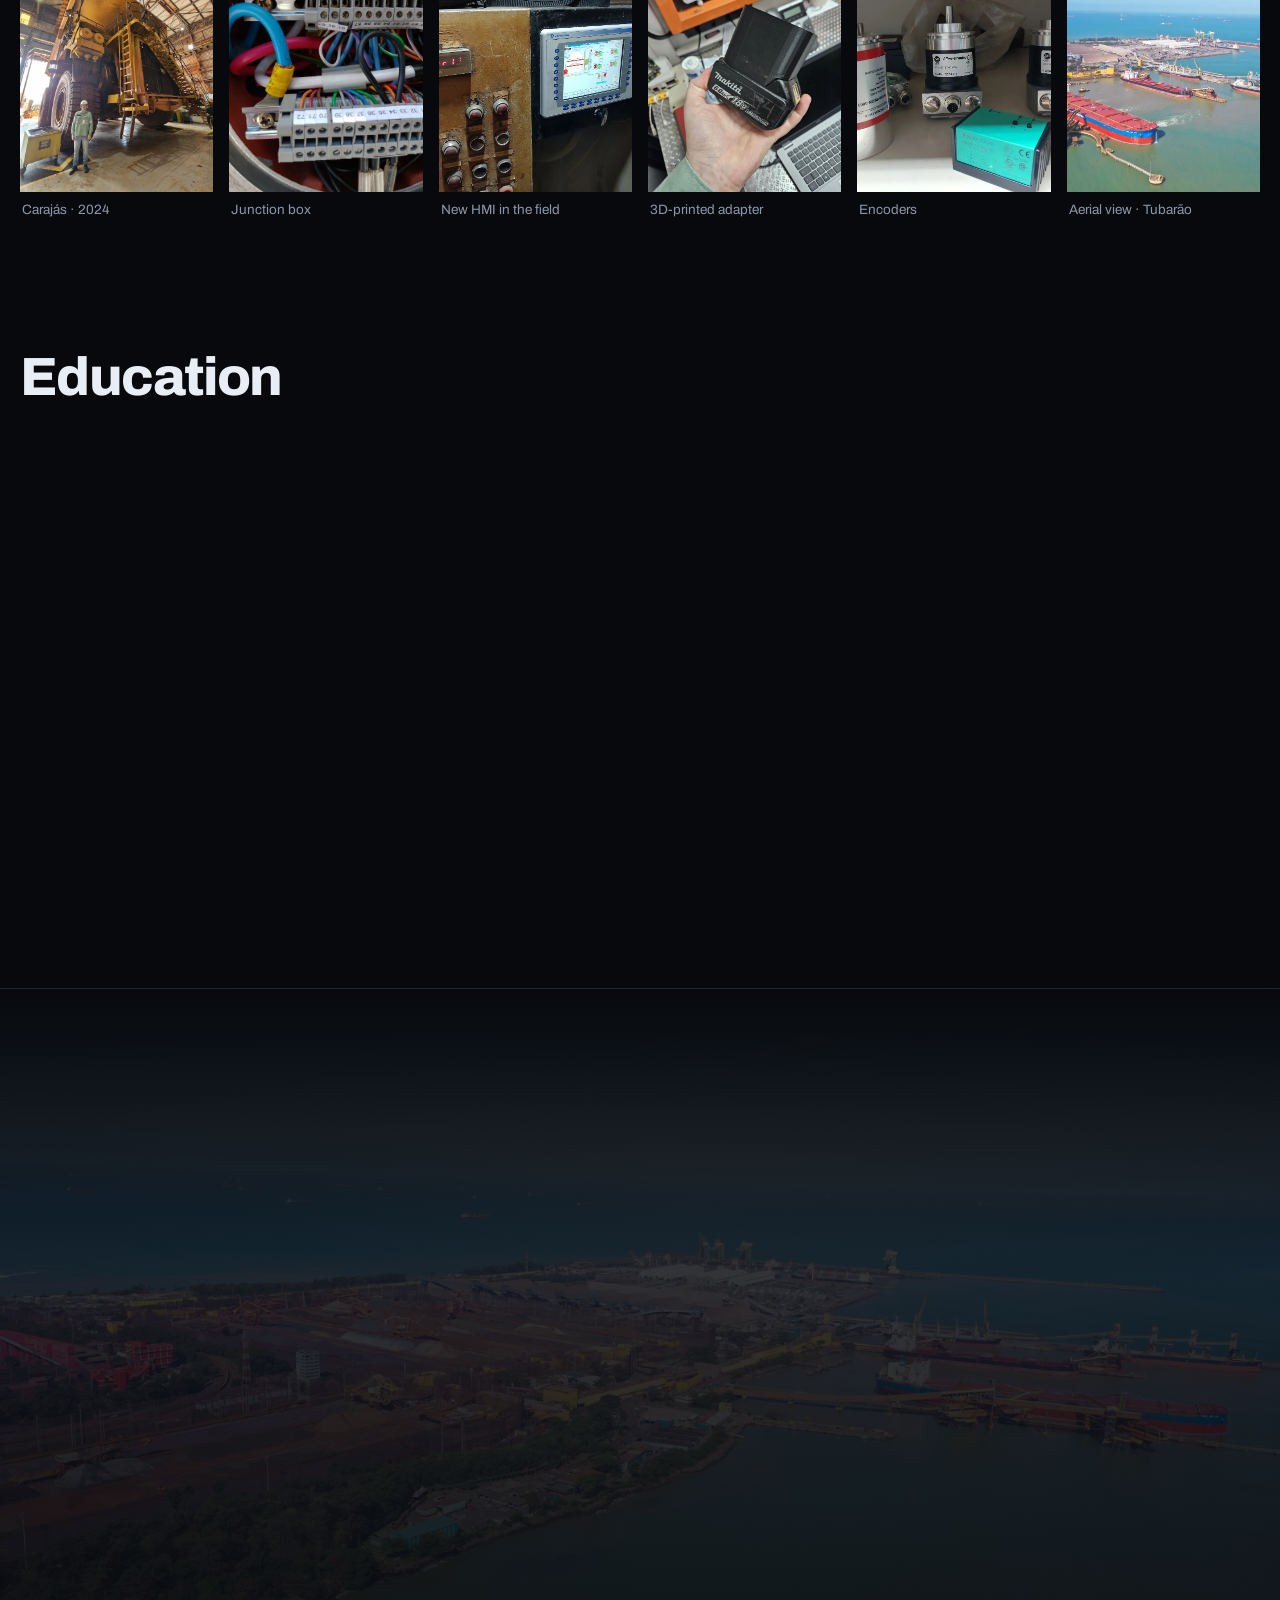
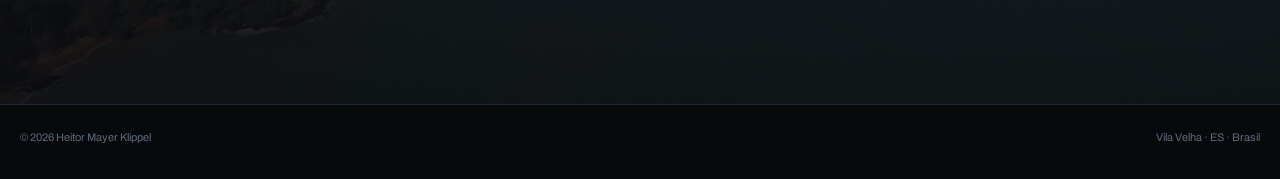
==== commit 3153ecc2: "V3: formatação mais sóbria, novo texto do Sobre e ajustes de apresentação Co-Authored-By: Claude Opu" ====
--- a/index.html
+++ b/index.html
@@ -12,17 +12,15 @@
   <link rel="icon" href="data:image/svg+xml,%3Csvg xmlns='http://www.w3.org/2000/svg' viewBox='0 0 32 32'%3E%3Crect width='32' height='32' rx='6' fill='%2307090d'/%3E%3Ctext x='16' y='22' font-family='Arial' font-weight='900' font-size='15' fill='%23ffb000' text-anchor='middle'%3EHK%3C/text%3E%3C/svg%3E">
   <link rel="preconnect" href="https://fonts.googleapis.com">
   <link rel="preconnect" href="https://fonts.gstatic.com" crossorigin>
-  <link href="https://fonts.googleapis.com/css2?family=Archivo:wdth,wght@62..125,300..900&family=JetBrains+Mono:wght@400;500;700&display=swap" rel="stylesheet">
+  <link href="https://fonts.googleapis.com/css2?family=Archivo:wght@400..800&display=swap" rel="stylesheet">
   <link rel="stylesheet" href="styles.css">
 </head>
 <body>
 
-<div class="progress" id="progress" aria-hidden="true"></div>
-
 <!-- Top bar -->
 <header class="top" id="top">
   <div class="wrap">
-    <a class="brand" href="#inicio"><span class="led"></span>HEITOR<b>KLIPPEL</b></a>
+    <a class="brand" href="#inicio">Heitor Klippel</a>
     <nav class="nav" id="nav">
       <a href="#sobre" data-spy="sobre"><span lang="pt">Sobre</span><span lang="en">About</span></a>
       <a href="#competencias" data-spy="competencias"><span lang="pt">Competências</span><span lang="en">Skills</span></a>
@@ -36,33 +34,19 @@
   </div>
 </header>
 
-<!-- Process rail (desktop) -->
-<aside class="rail" aria-hidden="true">
-  <a href="#inicio" data-spy="inicio"><i></i><span>00</span></a>
-  <a href="#sobre" data-spy="sobre"><i></i><span>01</span></a>
-  <a href="#competencias" data-spy="competencias"><i></i><span>02</span></a>
-  <a href="#projetos" data-spy="projetos"><i></i><span>03</span></a>
-  <a href="#trajetoria" data-spy="trajetoria"><i></i><span>04</span></a>
-  <a href="#reconhecimentos" data-spy="reconhecimentos"><i></i><span>05</span></a>
-  <a href="#campo" data-spy="campo"><i></i><span>06</span></a>
-  <a href="#formacao" data-spy="formacao"><i></i><span>07</span></a>
-</aside>
-
 <main>
 
   <!-- ============ HERO ============ -->
   <section class="hero" id="inicio" data-section>
     <video class="hero-video" src="img/loop-patio-drone.mp4" poster="img/loop-patio-drone.webp" autoplay muted loop playsinline aria-hidden="true"></video>
     <div class="hero-shade" aria-hidden="true"></div>
-    <div class="hero-grid" aria-hidden="true"></div>
-    <div class="hero-spot" id="spot" aria-hidden="true"></div>
 
     <div class="wrap hero-inner">
       <div class="hero-copy">
-        <p class="eyebrow"><span class="tick"></span><span lang="pt">Currículo e portfólio</span><span lang="en">Résumé &amp; portfolio</span></p>
+        <p class="eyebrow"><span lang="pt">Currículo e portfólio</span><span lang="en">Résumé &amp; portfolio</span></p>
         <h1 class="name">
           <span class="ln">Heitor</span>
-          <span class="ln outline">Mayer</span>
+          <span class="ln">Mayer</span>
           <span class="ln">Klippel</span>
         </h1>
         <p class="lead" lang="pt">Automação, instrumentação e monitoramento de ativos em mineração e siderurgia. Hoje no Centro de Monitoramento de Ativos da Vale, no Porto de Tubarão.</p>
@@ -79,7 +63,6 @@
       <figure class="hmi">
         <div class="hmi-body">
           <img src="img/retrato-abm.webp" alt="Heitor Klippel no púlpito da ABM Week 2026" width="480" height="720">
-          <i class="br tl"></i><i class="br tr"></i><i class="br bl"></i><i class="br bm"></i>
         </div>
         <figcaption class="hmi-tag">
           <b>Analista de Automação Pleno</b>
@@ -88,11 +71,6 @@
       </figure>
     </div>
 
-    <div class="wrap hud">
-      <div class="hud-item"><small>LOCAL</small><span>Vila Velha · ES · BR</span></div>
-      <div class="hud-item"><small>BRT</small><span id="clock">--:--:--</span></div>
-      <a class="hud-scroll" href="#sobre"><span lang="pt">Role</span><span lang="en">Scroll</span><i></i></a>
-    </div>
   </section>
 
   <!-- ============ TICKER ============ -->
@@ -112,7 +90,6 @@
   <section class="block" id="sobre" data-section>
     <div class="wrap">
       <header class="sec-head reveal">
-        <span class="sec-num">01</span>
         <h2><span lang="pt">Sobre</span><span lang="en">About</span></h2>
       </header>
 
@@ -120,26 +97,38 @@
         <div class="about-media reveal">
           <figure class="focus">
             <img src="img/campo-porto.webp" alt="Heitor em inspeção de campo no Porto de Tubarão" loading="lazy" width="1600" height="1200">
-            <i class="br tl"></i><i class="br tr"></i><i class="br bl"></i><i class="br bm"></i>
             <figcaption><span lang="pt">Inspeção de campo · Porto de Tubarão, 2024</span><span lang="en">Field inspection · Port of Tubarão, 2024</span></figcaption>
           </figure>
-          <dl class="datasheet">
-            <div><dt lang="pt">Local</dt><dt lang="en">Location</dt><dd>Vila Velha, ES · <span lang="pt">Brasil</span><span lang="en">Brazil</span></dd></div>
-            <div><dt lang="pt">Idiomas</dt><dt lang="en">Languages</dt><dd><span lang="pt">Inglês intermediário superior · conduzo reuniões técnicas</span><span lang="en">Upper-intermediate English · I lead technical meetings</span></dd></div>
-            <div><dt lang="pt">Graduação</dt><dt lang="en">Degree</dt><dd><span lang="pt">Eng. Elétrica</span><span lang="en">B.Eng. Electrical</span> · Multivix · 2023</dd></div>
-            <div><dt lang="pt">Pós</dt><dt lang="en">Postgrad</dt><dd><span lang="pt">Análise de Dados</span><span lang="en">Data Analysis</span> · Multivix · 2025</dd></div>
-          </dl>
         </div>
 
         <div class="about-text reveal">
-          <p class="statement" lang="pt"><strong>Engenheiro Eletricista com 6 anos de experiência em automação industrial e integração de dados</strong>, com atuação hands-on em AVEVA PI System (PIMS), comunicação OPC, PLCs e desenvolvimento SCADA.</p>
-          <p class="statement" lang="en"><strong>Electrical Engineer with 6 years of experience in industrial automation and data integration</strong>, hands-on with AVEVA PI System (PIMS), OPC communication, PLCs and SCADA development.</p>
-          <p lang="pt">Atualmente na <strong>Vale, no Centro de Monitoramento de Ativos</strong> do Porto de Tubarão, sou responsável técnico pela sustentação do ambiente PI e dos sistemas de monitoramento online (AVEVA PI, ACOEM e SKF). Desenvolvo soluções integradas no PI System e novos sistemas de monitoramento de ativos, integro dados de PLCs e sistemas de monitoramento de condição ao PIMS via OPC, defino demandas de PI Vision e atuo na análise de lógicas de PLC e na implantação de novos sistemas de proteção.</p>
+          <p class="statement" lang="pt"><strong>Engenheiro Eletricista com 6 anos de experiência em automação industrial e integração de dados</strong>, atuando com AVEVA PI System (PIMS), OPC, PLCs, SCADA e desenvolvimento de software.</p>
+          <p class="statement" lang="en"><strong>Electrical Engineer with 6 years of experience in industrial automation and data integration</strong>, working with AVEVA PI System (PIMS), OPC, PLCs, SCADA and software development.</p>
+          <p lang="pt">Atualmente na <strong>Vale, no Centro de Monitoramento de Ativos</strong> do Porto de Tubarão, sou responsável técnico pela sustentação do ambiente PI e dos sistemas de monitoramento online (ACOEM, SKF e Dynamox). Desenvolvo soluções integradas no PI System e novos sistemas de monitoramento de ativos, integro ao PIMS os dados de PLCs e de sistemas de monitoramento, e atuo na análise de lógicas de PLC, na implantação de novos sistemas de proteção e em análises de falhas.</p>
           <p lang="pt">Experiência anterior em desenvolvimento de lógicas de PLC (Rockwell ControlLogix), desenvolvimento SCADA (supervisórios) e IHMs, além de comissionamento e startup de sistemas. Perfil técnico e hands-on, com foco em confiabilidade, integridade dos dados e solução de problemas.</p>
-          <p lang="en">Currently at <strong>Vale's Asset Monitoring Center</strong> in the Port of Tubarão, I'm the technical owner of the PI environment and the online monitoring systems (AVEVA PI, ACOEM and SKF). I build integrated solutions in PI System and new asset-monitoring systems, integrate PLC and condition-monitoring data into the PIMS over OPC, define PI Vision requirements, review PLC logic and help deploy new protection systems.</p>
+          <p lang="en">Currently at <strong>Vale's Asset Monitoring Center</strong> in the Port of Tubarão, I'm the technical owner of the PI environment and the online monitoring systems (ACOEM, SKF and Dynamox). I build integrated solutions in PI System and new asset-monitoring systems, bring PLC and monitoring-system data into the PIMS, and work on PLC logic review, the rollout of new protection systems and failure analysis.</p>
           <p lang="en">Previous experience developing PLC logic (Rockwell ControlLogix), SCADA development and HMIs, plus systems commissioning and start-up. Technical, hands-on profile focused on reliability, data integrity and problem solving.</p>
         </div>
       </div>
+
+      <dl class="datasheet reveal">
+        <div>
+          <dt><span lang="pt">Local</span><span lang="en">Location</span></dt>
+          <dd><b>Vila Velha, ES</b><span lang="pt">Brasil</span><span lang="en">Brazil</span></dd>
+        </div>
+        <div>
+          <dt><span lang="pt">Idiomas</span><span lang="en">Languages</span></dt>
+          <dd><b lang="pt">Inglês intermediário superior</b><b lang="en">Upper-intermediate English</b><span lang="pt">Conduzo reuniões técnicas em inglês</span><span lang="en">I lead technical meetings in English</span></dd>
+        </div>
+        <div>
+          <dt><span lang="pt">Graduação</span><span lang="en">Degree</span></dt>
+          <dd><b lang="pt">Engenharia Elétrica</b><b lang="en">B.Eng. Electrical Engineering</b><span>Multivix · 2023</span></dd>
+        </div>
+        <div>
+          <dt><span lang="pt">Pós-graduação</span><span lang="en">Postgraduate</span></dt>
+          <dd><b lang="pt">Análise de Dados</b><b lang="en">Data Analysis</b><span>Multivix · 2025</span></dd>
+        </div>
+      </dl>
     </div>
   </section>
 
@@ -147,7 +136,6 @@
   <section class="block" id="competencias" data-section>
     <div class="wrap">
       <header class="sec-head reveal">
-        <span class="sec-num">02</span>
         <h2><span lang="pt">Do sensor à decisão</span><span lang="en">From sensor to decision</span></h2>
         <p lang="pt">A cadeia de dados em que trabalho: do instrumento em campo até o PI Vision, os alertas e a IA.</p>
         <p lang="en">The data chain I work across: from the field instrument to PI Vision, alerts and AI.</p>
@@ -234,7 +222,6 @@
   <section class="block" id="projetos" data-section>
     <div class="wrap">
       <header class="sec-head reveal">
-        <span class="sec-num">03</span>
         <h2><span lang="pt">Projetos</span><span lang="en">Projects</span></h2>
         <p lang="pt">Do painel de relés ao monitoramento com IA. Clique em um projeto para ver os detalhes.</p>
         <p lang="en">From relay panels to AI-assisted monitoring. Click a project for details.</p>
@@ -243,7 +230,7 @@
       <!-- Featured: TubIA -->
       <article class="feature reveal">
         <div class="feature-txt">
-          <p class="kicker"><span class="led"></span>TubIA · Vale · 2026</p>
+          <p class="kicker">TubIA · Vale · 2026</p>
           <h3><span lang="pt">Uma central única para monitorar os ativos de um porto</span><span lang="en">A single hub to monitor a port's assets</span></h3>
           <p lang="pt">Antes, cada alarme virava uma investigação manual entre 3 ou 4 sistemas. O TubIA junta temperatura, vibração, análise de óleo, corrente dos motores e inspeção de campo no mesmo lugar, com alarmes priorizados e uma IA local.</p>
           <p lang="en">Every alarm used to mean a manual investigation across 3 or 4 systems. TubIA brings temperature, vibration, oil analysis, motor current and field inspections together, with prioritized alarms and a local AI.</p>
@@ -470,20 +457,12 @@
   <section class="block" id="trajetoria" data-section>
     <div class="wrap">
       <header class="sec-head reveal">
-        <span class="sec-num">04</span>
         <h2><span lang="pt">Trajetória</span><span lang="en">Experience</span></h2>
       </header>
 
       <div class="journey">
-        <div class="year-board" aria-hidden="true">
-          <div class="year" id="yearNow">2024</div>
-          <div class="year-to" id="yearTo"><span lang="pt">hoje</span><span lang="en">now</span></div>
-          <div class="year-org" id="yearOrg">Vale</div>
-          <div class="belt"><i></i></div>
-        </div>
 
         <div class="jobs">
-          <div class="line" aria-hidden="true"><i id="lineFill"></i></div>
 
           <article class="job now" data-y1="2024" data-y2="hoje|now" data-org="Vale">
             <div class="when"><b>2024 — <span lang="pt">hoje</span><span lang="en">now</span></b>Vitória, ES</div>
@@ -554,7 +533,6 @@
   <section class="block" id="reconhecimentos" data-section>
     <div class="wrap">
       <header class="sec-head reveal">
-        <span class="sec-num">05</span>
         <h2><span lang="pt">Reconhecimentos e eventos</span><span lang="en">Recognition &amp; events</span></h2>
       </header>
       <div class="recog">
@@ -632,15 +610,14 @@
   <section class="block field" id="campo" data-section>
     <div class="wrap">
       <header class="sec-head reveal">
-        <span class="sec-num">06</span>
         <h2><span lang="pt">No campo</span><span lang="en">In the field</span></h2>
         <p lang="pt">Painéis, salas de controle, comissionamentos e o porto visto de cima.</p>
         <p lang="en">Panels, control rooms, commissioning and the port from above.</p>
       </header>
       <div class="loops reveal">
-        <figure class="a"><video src="img/loop-porto.mp4" poster="img/loop-porto.webp" autoplay muted loop playsinline preload="metadata" aria-label="Vista do Porto de Tubarão"></video><figcaption><i></i>Porto de Tubarão · 2024</figcaption></figure>
-        <figure class="b"><video src="img/loop-roda-cacamba.mp4" poster="img/loop-roda-cacamba.webp" autoplay muted loop playsinline preload="metadata" aria-label="Roda de caçamba de recuperadora"></video><figcaption><i></i><span lang="pt">Roda de caçamba · Carajás, 2024</span><span lang="en">Bucket wheel · Carajás, 2024</span></figcaption></figure>
-        <figure class="c"><video src="img/loop-patio-drone.mp4" poster="img/loop-patio-drone.webp" autoplay muted loop playsinline preload="metadata" aria-label="Pátio de minério visto de drone"></video><figcaption><i></i><span lang="pt">Pátio de minério visto de drone</span><span lang="en">Ore stockyard from a drone</span></figcaption></figure>
+        <figure class="a"><video src="img/loop-porto.mp4" poster="img/loop-porto.webp" autoplay muted loop playsinline preload="metadata" aria-label="Vista do Porto de Tubarão"></video><figcaption>Porto de Tubarão · 2024</figcaption></figure>
+        <figure class="b"><video src="img/loop-roda-cacamba.mp4" poster="img/loop-roda-cacamba.webp" autoplay muted loop playsinline preload="metadata" aria-label="Roda de caçamba de recuperadora"></video><figcaption><span lang="pt">Roda de caçamba · Carajás, 2024</span><span lang="en">Bucket wheel · Carajás, 2024</span></figcaption></figure>
+        <figure class="c"><video src="img/loop-patio-drone.mp4" poster="img/loop-patio-drone.webp" autoplay muted loop playsinline preload="metadata" aria-label="Pátio de minério visto de drone"></video><figcaption><span lang="pt">Pátio de minério visto de drone</span><span lang="en">Ore stockyard from a drone</span></figcaption></figure>
       </div>
     </div>
 
@@ -672,7 +649,6 @@
   <section class="block" id="formacao" data-section>
     <div class="wrap">
       <header class="sec-head reveal">
-        <span class="sec-num">07</span>
         <h2><span lang="pt">Formação</span><span lang="en">Education</span></h2>
       </header>
       <div class="edu reveal">
@@ -696,7 +672,7 @@
   <section class="contact" id="contato" data-section>
     <div class="contact-bg" aria-hidden="true"></div>
     <div class="wrap">
-      <p class="eyebrow reveal"><span class="tick"></span><span lang="pt">Contato</span><span lang="en">Contact</span></p>
+      <p class="eyebrow reveal"><span lang="pt">Contato</span><span lang="en">Contact</span></p>
       <h2 class="reveal"><span lang="pt">Vamos conversar sobre automação e monitoramento?</span><span lang="en">Let's talk automation and asset monitoring.</span></h2>
       <p class="reveal" lang="pt">Aberto a trocar experiências, palestras e novas oportunidades.</p>
       <p class="reveal" lang="en">Open to exchanging ideas, speaking invitations and new opportunities.</p>
--- a/styles.css
+++ b/styles.css
@@ -19,7 +19,7 @@
   --red: #ff5a52;
   --max: 1240px;
   --font: "Archivo", system-ui, -apple-system, "Segoe UI", sans-serif;
-  --mono: "JetBrains Mono", ui-monospace, "Cascadia Mono", monospace;
+  --mono: "Archivo", system-ui, -apple-system, "Segoe UI", sans-serif;
   --ease: cubic-bezier(.2, .7, .1, 1);
 }
 
@@ -44,18 +44,8 @@
 
 .wrap { width: min(var(--max), 100% - 32px); margin-inline: auto; }
 
-.led {
-  display: inline-block; width: 8px; height: 8px; border-radius: 50%;
-  background: var(--green); box-shadow: 0 0 0 3px rgba(57,229,140,.18), 0 0 12px rgba(57,229,140,.6);
-  animation: blink 2.4s infinite;
-}
-@keyframes blink { 50% { opacity: .35; } }
 
 /* ---------- Scroll progress ---------- */
-.progress {
-  position: fixed; inset: 0 0 auto 0; height: 2px; z-index: 80;
-  background: var(--amber); transform-origin: 0 50%; transform: scaleX(var(--p, 0));
-}
 
 /* ---------- Top bar ---------- */
 .top {
@@ -71,13 +61,13 @@
 .top .wrap { display: flex; align-items: center; gap: 28px; height: 68px; }
 .brand {
   display: flex; align-items: center; gap: 10px; text-decoration: none;
-  font: 600 13px var(--mono); letter-spacing: .14em;
+  font: 700 16px var(--font);
 }
 .brand b { color: var(--amber); font-weight: 700; }
 .nav { display: flex; align-items: center; gap: 26px; margin-left: auto; }
 .nav a {
   position: relative; text-decoration: none;
-  font: 500 12px var(--mono); letter-spacing: .1em; text-transform: uppercase; color: var(--muted);
+  font: 500 14px var(--font); color: var(--muted);
   transition: color .2s; padding: 6px 0;
 }
 .nav a::after {
@@ -90,7 +80,7 @@
 .nav a.nav-cta::after { display: none; }
 .nav a.nav-cta:hover { background: var(--amber); color: var(--ink); }
 .lang {
-  font: 700 11px var(--mono); letter-spacing: .12em; cursor: pointer;
+  font: 600 12px var(--font); cursor: pointer;
   background: transparent; border: 1px solid var(--line-2); border-radius: 4px; padding: 7px 10px;
 }
 .lang:hover { border-color: var(--amber); color: var(--amber); }
@@ -101,27 +91,15 @@
 .menu-btn[aria-expanded="true"] span:last-child { top: 19px; transform: rotate(-45deg); }
 
 /* ---------- Process rail ---------- */
-.rail {
-  position: fixed; left: 22px; top: 50%; transform: translateY(-50%); z-index: 50;
-  display: none; flex-direction: column; gap: 18px;
-}
-.rail::before { content: ""; position: absolute; left: 4px; top: 6px; bottom: 6px; width: 1px; background: var(--line-2); }
-.rail a { position: relative; display: flex; align-items: center; gap: 10px; text-decoration: none; height: 10px; }
-.rail i { width: 9px; height: 9px; border-radius: 50%; background: var(--bg); border: 1px solid var(--dim); transition: all .3s; }
-.rail span { font: 500 10px var(--mono); color: var(--dim); opacity: 0; transform: translateX(-4px); transition: all .3s; }
-.rail:hover span, .rail a.active span { opacity: 1; transform: none; }
-.rail a.active i { background: var(--amber); border-color: var(--amber); box-shadow: 0 0 10px rgba(255,176,0,.7); }
-.rail a.active span { color: var(--amber); }
 
 /* ---------- Buttons ---------- */
 .btn {
   display: inline-flex; align-items: center; gap: 10px; cursor: pointer;
-  font: 700 13px var(--font); font-stretch: 112%; letter-spacing: .08em; text-transform: uppercase; text-decoration: none;
-  padding: 14px 20px; border-radius: 4px; border: 1px solid var(--line-2); background: transparent;
-  transition: transform .2s var(--ease), background .2s, border-color .2s, color .2s;
+  font: 600 15px var(--font); text-decoration: none;
+  padding: 12px 18px; border-radius: 6px; border: 1px solid var(--line-2); background: transparent;
+  transition: background .2s, border-color .2s, color .2s;
 }
 .btn svg { width: 16px; height: 16px; transition: transform .25s var(--ease); }
-.btn:hover { transform: translateY(-2px); }
 .btn:hover svg { transform: translateX(3px); }
 .btn.primary { background: var(--amber); border-color: var(--amber); color: var(--ink); }
 .btn.primary:hover { background: var(--amber-2); }
@@ -132,7 +110,7 @@
    HERO
    ========================================================= */
 .hero {
-  position: relative; min-height: 100svh; overflow: hidden; isolation: isolate;
+  position: relative; min-height: 92svh; overflow: hidden; isolation: isolate;
   display: flex; flex-direction: column; justify-content: flex-end;
 }
 .hero-video { position: absolute; inset: 0; width: 100%; height: 100%; object-fit: cover; z-index: -4; filter: saturate(.75) contrast(1.05); }
@@ -143,111 +121,53 @@
     linear-gradient(0deg, var(--bg) 0%, rgba(7,9,13,0) 35%),
     linear-gradient(180deg, rgba(7,9,13,.85) 0%, rgba(7,9,13,0) 22%);
 }
-.hero-grid {
-  position: absolute; inset: 0; z-index: -2; pointer-events: none;
-  background-image:
-    linear-gradient(rgba(255,255,255,.045) 1px, transparent 1px),
-    linear-gradient(90deg, rgba(255,255,255,.045) 1px, transparent 1px);
-  background-size: 64px 64px;
-  mask-image: radial-gradient(ellipse 80% 70% at 30% 50%, #000 30%, transparent 85%);
-}
-.hero-spot {
-  position: absolute; inset: 0; z-index: -1; pointer-events: none;
-  background: radial-gradient(420px circle at var(--mx, 70%) var(--my, 40%), rgba(255,176,0,.10), transparent 70%);
-}
 .hero-inner {
   display: grid; grid-template-columns: 1.35fr .75fr; gap: 56px; align-items: end;
-  padding: 130px 0 48px;
-}
-.eyebrow {
-  display: inline-flex; align-items: center; gap: 12px; margin: 0 0 22px;
-  font: 500 12px var(--mono); letter-spacing: .2em; text-transform: uppercase; color: var(--amber);
-}
+  padding: 130px 0 64px;
+}
+.eyebrow { margin: 0 0 18px; font: 500 15px var(--font); color: var(--amber); }
 .eyebrow .tick { width: 28px; height: 1px; background: var(--amber); }
 .name {
-  margin: 0 0 28px; font-family: var(--font); font-stretch: 125%; font-weight: 850;
-  font-size: clamp(54px, 8.4vw, 136px); line-height: .86; letter-spacing: -.025em; text-transform: uppercase;
-}
-.name .ln { display: block; animation: rise 1s var(--ease) both; }
-.name .ln:nth-child(2) { animation-delay: .08s; }
-.name .ln:nth-child(3) { animation-delay: .16s; }
-.name .outline { color: transparent; -webkit-text-stroke: 1.5px rgba(233,238,245,.85); }
-@keyframes rise { from { opacity: 0; transform: translateY(40px); } to { opacity: 1; transform: none; } }
-.lead { font-size: clamp(17px, 1.6vw, 20px); color: var(--soft); max-width: 46ch; margin: 0 0 34px; animation: rise 1s .25s var(--ease) both; }
-.cta { display: flex; flex-wrap: wrap; gap: 12px; animation: rise 1s .35s var(--ease) both; }
+  margin: 0 0 26px; font-family: var(--font); font-weight: 800;
+  font-size: clamp(46px, 6.6vw, 96px); line-height: .98; letter-spacing: -.035em;
+}
+.name .ln { display: block; }
+.lead { font-size: clamp(17px, 1.6vw, 20px); color: var(--soft); max-width: 46ch; margin: 0 0 34px; }
+.cta { display: flex; flex-wrap: wrap; gap: 12px; }
 
 /* HMI window with portrait */
 .hmi {
-  margin: 0; justify-self: end; width: min(360px, 100%);
-  background: rgba(15,20,28,.82); backdrop-filter: blur(10px);
-  border: 1px solid var(--line-2); border-radius: 8px; overflow: hidden;
-  box-shadow: 0 40px 80px -30px rgba(0,0,0,.9), 0 0 0 1px rgba(255,176,0,.06);
-  transform: perspective(1200px) rotateX(var(--rx, 0deg)) rotateY(var(--ry, 0deg));
-  transition: transform .4s var(--ease);
-  animation: rise 1.1s .2s var(--ease) both;
-}
-.hmi-bar {
-  display: flex; align-items: center; gap: 10px; padding: 9px 12px;
-  font: 500 10.5px var(--mono); letter-spacing: .1em; color: var(--muted);
-  border-bottom: 1px solid var(--line-2); background: rgba(7,9,13,.6);
-}
-.hmi-bar .rec { width: 7px; height: 7px; border-radius: 50%; background: var(--red); box-shadow: 0 0 8px var(--red); animation: blink 1.4s infinite; }
-.hmi-bar-r { margin-left: auto; color: var(--dim); }
+  margin: 0; justify-self: end; width: min(340px, 100%);
+  background: var(--panel); border: 1px solid var(--line-2); border-radius: 6px; overflow: hidden;
+}
 .hmi-body { position: relative; }
 .hmi-body img { width: 100%; aspect-ratio: 2/3; object-fit: cover; }
-.br { position: absolute; width: 18px; height: 18px; border-color: var(--amber); border-style: solid; border-width: 0; pointer-events: none; }
-.br.tl { top: 12px; left: 12px; border-top-width: 2px; border-left-width: 2px; }
-.br.tr { top: 12px; right: 12px; border-top-width: 2px; border-right-width: 2px; }
-.br.bl { bottom: 12px; left: 12px; border-bottom-width: 2px; border-left-width: 2px; }
-.br.bm { bottom: 12px; right: 12px; border-bottom-width: 2px; border-right-width: 2px; }
-.hmi-tag { padding: 14px 16px; border-top: 1px solid var(--line-2); font: 500 12px/1.5 var(--mono); color: var(--muted); }
+.hmi-tag { padding: 14px 16px; border-top: 1px solid var(--line-2); font: 400 14px/1.5 var(--font); color: var(--muted); }
 .hmi-tag b { display: block; font: 700 15px var(--font); color: var(--text); margin-bottom: 2px; }
 
 /* HUD row */
-.hud {
-  display: flex; align-items: center; gap: 36px; flex-wrap: wrap;
-  padding: 18px 0 26px; border-top: 1px solid rgba(255,255,255,.08);
-  font: 500 12px var(--mono); color: var(--soft);
-}
-.hud-item { display: flex; align-items: center; gap: 10px; }
-.hud-item small { color: var(--dim); letter-spacing: .14em; font-size: 10px; }
-.hud-item.sys span { display: inline-flex; align-items: center; gap: 6px; margin-right: 8px; }
-.hud-item.sys i { width: 6px; height: 6px; border-radius: 50%; background: var(--green); box-shadow: 0 0 8px var(--green); animation: blink 2s infinite; }
-.hud-item.sys span:nth-child(3) i { animation-delay: .4s; }
-.hud-item.sys span:nth-child(4) i { animation-delay: .8s; }
-.hud-item.sys span:nth-child(5) i { animation-delay: 1.2s; }
-.hud-scroll {
-  margin-left: auto; display: flex; align-items: center; gap: 12px; text-decoration: none;
-  letter-spacing: .2em; text-transform: uppercase; color: var(--muted); font-size: 11px;
-}
-.hud-scroll i { position: relative; width: 1px; height: 34px; background: var(--line-2); overflow: hidden; }
-.hud-scroll i::after { content: ""; position: absolute; left: 0; top: -40%; width: 1px; height: 40%; background: var(--amber); animation: drip 1.8s infinite var(--ease); }
-@keyframes drip { to { top: 100%; } }
 
 /* =========================================================
    TICKER
    ========================================================= */
-.ticker { background: var(--amber); color: var(--ink); border-block: 1px solid #000; }
+.ticker { border-block: 1px solid var(--line); background: var(--bg-2); }
 .ticker-track { width: min(var(--max), 100% - 32px); margin-inline: auto; }
 .ticker-set { display: grid; grid-template-columns: repeat(5, 1fr); list-style: none; margin: 0; padding: 0; }
 .ticker-set li {
-  display: flex; align-items: center; gap: 12px; padding: 20px 18px;
-  border-left: 1px solid rgba(20,13,0,.22);
-  font: 800 clamp(13px, 1.15vw, 16px)/1.25 var(--font); font-stretch: 115%; text-transform: uppercase; letter-spacing: .01em;
+  display: flex; align-items: center; padding: 20px 18px;
+  border-left: 1px solid var(--line);
+  font: 600 15px/1.35 var(--font); color: var(--text);
 }
 .ticker-set li:first-child { border-left: 0; padding-left: 0; }
-.ticker-set li::before { content: "◆"; flex: none; font-size: .6em; }
 
 /* =========================================================
    SECTIONS
    ========================================================= */
-section.block { padding: 150px 0 0; }
+section.block { padding: 130px 0 0; }
 .sec-head { margin-bottom: 56px; }
-.sec-num { display: block; font: 500 12px var(--mono); letter-spacing: .2em; color: var(--amber); margin-bottom: 14px; }
-.sec-num::after { content: " /"; color: var(--dim); }
 .sec-head h2 {
-  margin: 0; font-stretch: 125%; font-weight: 850; text-transform: uppercase;
-  font-size: clamp(36px, 5.6vw, 76px); line-height: .92; letter-spacing: -.02em;
+  margin: 0; font-weight: 800;
+  font-size: clamp(32px, 4.2vw, 54px); line-height: 1.04; letter-spacing: -.03em;
 }
 .sec-head p { color: var(--muted); max-width: 60ch; margin: 18px 0 0; }
 
@@ -255,12 +175,17 @@
 .about { display: grid; grid-template-columns: .9fr 1.1fr; gap: 72px; align-items: start; }
 .focus { position: relative; margin: 0; }
 .focus img { border-radius: 6px; aspect-ratio: 4/5; object-fit: cover; object-position: 20% center; filter: saturate(.9); }
-.focus .br { width: 22px; height: 22px; }
-.focus figcaption { font: 400 11px var(--mono); color: var(--dim); margin-top: 12px; letter-spacing: .04em; }
-.datasheet { margin: 28px 0 0; border-top: 1px solid var(--line); }
-.datasheet div { display: grid; grid-template-columns: 120px 1fr; gap: 16px; padding: 14px 0; border-bottom: 1px solid var(--line); }
-.datasheet dt { font: 500 11px var(--mono); letter-spacing: .14em; text-transform: uppercase; color: var(--dim); padding-top: 3px; }
-.datasheet dd { margin: 0; font-size: 15px; color: var(--soft); }
+.focus figcaption { font: 400 13.5px/1.5 var(--font); color: var(--muted); margin-top: 10px; }
+.datasheet {
+  margin: 56px 0 0; display: grid; grid-template-columns: repeat(4, 1fr);
+  border-top: 1px solid var(--line); border-bottom: 1px solid var(--line);
+}
+.datasheet div { padding: 22px 24px; border-left: 1px solid var(--line); }
+.datasheet div:first-child { border-left: 0; padding-left: 0; }
+.datasheet dt { font: 600 12px var(--font); letter-spacing: .08em; text-transform: uppercase; color: var(--dim); margin-bottom: 8px; }
+.datasheet dd { margin: 0; }
+.datasheet dd b { display: block; font: 600 17px/1.35 var(--font); color: var(--text); }
+.datasheet dd span { display: block; font-size: 14px; line-height: 1.45; color: var(--muted); margin-top: 3px; }
 .about-text p { color: var(--soft); margin: 0 0 20px; }
 .about-text p strong { color: var(--text); }
 .about-text .statement {
@@ -273,165 +198,98 @@
 .pipeline { list-style: none; margin: 0 0 64px; padding: 0; display: flex; align-items: stretch; }
 .node {
   position: relative; flex: 1 1 0; min-width: 0;
-  background: linear-gradient(180deg, var(--panel-2), var(--panel));
-  border: 1px solid var(--line); border-radius: 8px; padding: 22px 18px 20px;
-  transition: border-color .3s, transform .3s var(--ease);
-}
-.node:hover { border-color: rgba(255,176,0,.6); transform: translateY(-4px); }
-.node svg { width: 30px; height: 30px; color: var(--amber); margin-bottom: 16px; }
-.node-ix { position: absolute; top: 14px; right: 14px; font: 500 10px var(--mono); color: var(--dim); }
-.node h3 { margin: 0 0 8px; font-stretch: 118%; font-weight: 800; font-size: 19px; text-transform: uppercase; letter-spacing: .01em; }
-.node p { margin: 0; font: 400 12px/1.55 var(--mono); color: var(--muted); }
+  background: var(--panel); border: 1px solid var(--line); border-radius: 6px; padding: 20px 18px;
+}
+.node svg { width: 26px; height: 26px; color: var(--amber); margin-bottom: 14px; }
+.node-ix { display: none; }
+.node h3 { margin: 0 0 6px; font-weight: 700; font-size: 18px; }
+.node p { margin: 0; font: 400 13.5px/1.5 var(--font); color: var(--muted); }
 .pipe { position: relative; flex: 0 0 34px; align-self: center; height: 2px; }
-.pipe::before {
-  content: ""; position: absolute; inset: 0;
-  background: repeating-linear-gradient(90deg, var(--line-2) 0 6px, transparent 6px 10px);
-}
-.pipe i {
-  position: absolute; top: 50%; left: 0; width: 8px; height: 8px; margin-top: -4px; border-radius: 50%;
-  background: var(--amber); box-shadow: 0 0 10px var(--amber);
-  animation: packet 1.6s linear infinite;
-}
-.pipeline .pipe:nth-child(4) i { animation-delay: .3s; }
-.pipeline .pipe:nth-child(6) i { animation-delay: .6s; }
-.pipeline .pipe:nth-child(8) i { animation-delay: .9s; }
-.pipeline .pipe:nth-child(10) i { animation-delay: 1.2s; }
-@keyframes packet { from { left: -4px; opacity: 0; } 15% { opacity: 1; } 85% { opacity: 1; } to { left: calc(100% - 4px); opacity: 0; } }
-@keyframes packet-v { from { top: -4px; opacity: 0; } 15% { opacity: 1; } 85% { opacity: 1; } to { top: calc(100% - 4px); opacity: 0; } }
+.pipe::before { content: ""; position: absolute; inset: 0; background: var(--line-2); }
 
 .skills { display: grid; grid-template-columns: repeat(3, 1fr); gap: 0 48px; }
 .skill { border-top: 1px solid var(--line); padding: 26px 0 30px; }
 .skill h3 { display: flex; align-items: baseline; gap: 12px; margin: 0 0 16px; font-size: 17px; font-weight: 700; }
 .skill h3 .n { font: 500 11px var(--mono); color: var(--amber); }
-.skill ul { list-style: none; padding: 0; margin: 0; display: flex; flex-wrap: wrap; gap: 6px; }
-.skill li { font: 500 14px var(--font); color: var(--soft); border: 1px solid var(--line-2); border-radius: 3px; padding: 5px 9px; }
+.skill ul { margin: 0; padding-left: 18px; }
+.skill li { font: 400 15.5px/1.55 var(--font); color: var(--soft); padding: 3px 0; }
+.skill li::marker { color: var(--amber); }
 
 /* ---------- Featured project (TubIA) ---------- */
 .feature {
   position: relative; display: grid; grid-template-columns: .95fr 1.25fr; gap: 24px;
-  border: 1px solid var(--line); border-radius: 14px; overflow: hidden; margin-bottom: 64px;
-  background:
-    radial-gradient(700px 400px at 85% 30%, rgba(255,176,0,.10), transparent 70%),
-    linear-gradient(180deg, var(--panel-2), var(--bg-2));
+  border: 1px solid var(--line); border-radius: 8px; overflow: hidden; margin-bottom: 56px;
+  background: var(--panel);
 }
 .feature-txt { padding: 52px 8px 52px 48px; display: flex; flex-direction: column; align-items: flex-start; }
-.kicker { display: inline-flex; align-items: center; gap: 10px; font: 500 12px var(--mono); letter-spacing: .14em; text-transform: uppercase; color: var(--amber); margin: 0 0 16px; }
-.feature h3 { margin: 0 0 18px; font-stretch: 112%; font-weight: 800; font-size: clamp(28px, 3vw, 40px); line-height: 1.08; letter-spacing: -.015em; }
+.kicker { display: inline-flex; align-items: center; gap: 10px; font: 500 12px var(--mono); color: var(--amber); margin: 0 0 16px; }
+.feature h3 { margin: 0 0 18px; font-weight: 800; font-size: clamp(28px, 3vw, 40px); line-height: 1.08; letter-spacing: -.015em; }
 .feature-txt > p { color: var(--soft); margin: 0 0 22px; }
 .mini-stats { display: grid; grid-template-columns: 1fr 1fr; gap: 10px; width: 100%; margin: 0 0 22px; }
 .mini-stats div { border: 1px solid var(--line-2); border-radius: 6px; padding: 14px 16px; background: rgba(7,9,13,.4); }
-.mini-stats b { display: block; font-stretch: 120%; font-weight: 800; font-size: 30px; line-height: 1.1; color: var(--amber); }
+.mini-stats b { display: block; font-weight: 800; font-size: 28px; line-height: 1.1; color: var(--text); }
 .mini-stats span { font: 400 12px var(--mono); color: var(--muted); }
 .chips { display: flex; flex-wrap: wrap; gap: 6px; list-style: none; padding: 0; margin: 0 0 28px; }
 .chips li { font: 500 11.5px var(--mono); color: var(--soft); border: 1px solid var(--line-2); border-radius: 3px; padding: 4px 9px; }
-.feature-stage { position: relative; perspective: 1600px; min-height: 480px; }
-.scr {
-  position: absolute; border-radius: 8px; border: 1px solid var(--line-2); cursor: zoom-in;
-  box-shadow: 0 30px 60px -20px rgba(0,0,0,.85);
-  transition: transform .8s var(--ease), box-shadow .3s;
-}
-.scr.main { width: 92%; top: 48px; right: -6%; transform: rotateY(-16deg) rotateX(6deg); transform-origin: left center; }
-.scr.s1 { width: 50%; left: 2%; bottom: 46px; transform: rotateY(-10deg) translateZ(80px); }
-.scr.s2 { width: 54%; right: 2%; bottom: 14px; transform: rotateY(-12deg) translateZ(120px); }
-.feature:hover .scr.main { transform: rotateY(-8deg) rotateX(3deg); }
-.feature:hover .scr.s1 { transform: rotateY(-4deg) translateZ(100px) translateY(-8px); }
-.feature:hover .scr.s2 { transform: rotateY(-6deg) translateZ(150px) translateY(-6px); }
-.scr:hover { box-shadow: 0 0 0 1px var(--amber), 0 30px 60px -20px rgba(0,0,0,.85); }
+.feature-stage { display: grid; grid-template-columns: 1fr 1fr; gap: 12px; align-content: center; padding: 32px 32px 32px 0; }
+.scr { width: 100%; border-radius: 4px; border: 1px solid var(--line-2); cursor: zoom-in; }
+.scr.main { grid-column: 1 / -1; }
+.scr.s1 { aspect-ratio: 16/10; object-fit: cover; object-position: top; }
+.scr.s2 { aspect-ratio: 16/10; object-fit: cover; object-position: top; }
 
 /* ---------- Filters + bento ---------- */
 .filters { display: flex; flex-wrap: wrap; gap: 8px; margin-bottom: 22px; }
 .filters button {
-  display: inline-flex; align-items: center; gap: 8px; cursor: pointer;
-  font: 500 12px var(--mono); letter-spacing: .06em; text-transform: uppercase; color: var(--muted);
-  background: transparent; border: 1px solid var(--line-2); border-radius: 999px; padding: 8px 14px;
-  transition: all .2s;
+  display: inline-flex; align-items: center; gap: 6px; cursor: pointer;
+  font: 500 14px var(--font); color: var(--muted);
+  background: transparent; border: 1px solid var(--line-2); border-radius: 6px; padding: 7px 12px;
+  transition: color .2s, border-color .2s;
 }
 .filters button:hover { color: var(--text); border-color: var(--muted); }
 .filters button em { font-style: normal; font-size: 10px; color: var(--dim); }
-.filters button.on { background: var(--amber); border-color: var(--amber); color: var(--ink); }
-.filters button.on em { color: rgba(20,13,0,.6); }
+.filters button.on { background: var(--panel-2); border-color: var(--muted); color: var(--text); }
+.filters button.on em { color: var(--muted); }
 
 .bento { display: grid; grid-template-columns: repeat(4, 1fr); gap: 16px; grid-auto-flow: dense; }
 .card {
   position: relative; display: flex; flex-direction: column; text-align: left; padding: 0; cursor: pointer;
-  background: var(--panel); border: 1px solid var(--line); border-radius: 10px; overflow: hidden;
-  transition: border-color .3s, transform .3s var(--ease), box-shadow .3s;
-}
-.card:hover, .card:focus-visible {
-  outline: none; border-color: rgba(255,176,0,.6); transform: translateY(-4px);
-  box-shadow: 0 24px 50px -24px rgba(0,0,0,.9), 0 0 0 1px rgba(255,176,0,.2);
-}
+  background: var(--panel); border: 1px solid var(--line); border-radius: 6px; overflow: hidden;
+  transition: border-color .2s;
+}
+.card:hover, .card:focus-visible { outline: none; border-color: var(--muted); }
 .card.hide { display: none; }
 .thumb { position: relative; height: 190px; overflow: hidden; background: #05070a; flex: none; }
-.thumb img { width: 100%; height: 100%; object-fit: cover; transition: transform .7s var(--ease), filter .4s; filter: saturate(.85); }
-.card:hover .thumb img { transform: scale(1.06); filter: saturate(1.05); }
-.thumb::after {
-  content: ""; position: absolute; left: 0; right: 0; top: -30%; height: 30%; pointer-events: none;
-  background: linear-gradient(180deg, transparent, rgba(255,176,0,.22) 85%, rgba(255,176,0,.7));
-  opacity: 0;
-}
-.card:hover .thumb::after { animation: scan 1.1s var(--ease); }
-@keyframes scan { 0% { top: -30%; opacity: 1; } 100% { top: 100%; opacity: 0; } }
+.thumb img { width: 100%; height: 100%; object-fit: cover; transition: transform .5s ease; }
+.card:hover .thumb img { transform: scale(1.03); }
 .thumb.graphic { background: linear-gradient(180deg, #0d131c, #05070a); }
 .thumb.graphic svg { width: 100%; height: 100%; display: block; }
 .thumb.graphic .trace { stroke-dasharray: 600; stroke-dashoffset: 0; }
-.card:hover .thumb.graphic .trace { animation: draw 1.4s var(--ease); }
-@keyframes draw { from { stroke-dashoffset: 600; } to { stroke-dashoffset: 0; } }
 .card .body { display: flex; flex-direction: column; flex: 1; padding: 18px 20px 20px; }
 .badge {
-  align-self: flex-start; margin-bottom: 12px;
-  font: 600 10.5px var(--mono); letter-spacing: .08em; text-transform: uppercase;
-  color: var(--amber); background: rgba(255,176,0,.1); border: 1px solid rgba(255,176,0,.25); border-radius: 3px; padding: 3px 8px;
-}
-.card .where { font: 500 10.5px var(--mono); letter-spacing: .1em; text-transform: uppercase; color: var(--dim); margin-bottom: 8px; }
+  align-self: flex-start; margin-bottom: 8px;
+  font: 600 13px var(--font); color: var(--amber);
+}
+.card .where { font: 400 13px var(--font); color: var(--dim); margin-bottom: 8px; }
 .card h3 { margin: 0 0 8px; font-size: 17px; line-height: 1.3; font-weight: 700; letter-spacing: -.005em; }
 .card p { margin: 0 0 16px; font-size: 14px; line-height: 1.55; color: var(--muted); }
-.card .more { margin-top: auto; font: 600 11px var(--mono); letter-spacing: .12em; text-transform: uppercase; color: var(--amber); }
+.card .more { margin-top: auto; font: 600 14px var(--font); color: var(--soft); }
 .card.big { grid-column: span 2; flex-direction: row; }
 .card.big .thumb { height: auto; flex: 0 0 56%; min-height: 300px; }
-.card.big h3 { font-size: 22px; font-stretch: 108%; }
+.card.big h3 { font-size: 22px; }
 .card.big .body { padding: 26px 26px 24px; }
 
 .others { margin-top: 56px; display: grid; grid-template-columns: repeat(3, 1fr); gap: 0 40px; }
-.others h3 { grid-column: 1/-1; font: 500 12px var(--mono); letter-spacing: .16em; text-transform: uppercase; color: var(--muted); margin: 0 0 8px; }
+.others h3 { grid-column: 1/-1; font: 500 12px var(--mono); color: var(--muted); margin: 0 0 8px; }
 .others div { padding: 18px 0; border-top: 1px solid var(--line); }
 .others b { display: block; font-size: 16px; margin-bottom: 4px; }
 .others div > span { color: var(--muted); font-size: 14.5px; }
 
 /* ---------- Journey (experience) ---------- */
-.journey { display: grid; grid-template-columns: .8fr 1.2fr; gap: 64px; align-items: start; }
-.year-board { position: sticky; top: 110px; }
-.year {
-  font-stretch: 125%; font-weight: 900; font-size: clamp(80px, 10.5vw, 168px); line-height: .85; letter-spacing: -.03em;
-  color: transparent; -webkit-text-stroke: 1.5px var(--amber);
-}
-.year.flip { animation: flip .5s var(--ease); }
-@keyframes flip { 0% { opacity: 0; transform: translateY(16px); filter: blur(4px); } 100% { opacity: 1; transform: none; filter: none; } }
-.year-to { font: 500 14px var(--mono); letter-spacing: .2em; text-transform: uppercase; color: var(--muted); margin: 18px 0 6px; }
-.year-to::before { content: "→ "; color: var(--amber); }
-.year-org { font-stretch: 115%; font-weight: 800; font-size: 26px; text-transform: uppercase; }
-.belt {
-  margin-top: 34px; height: 16px; border-radius: 3px; border: 1px solid var(--line-2); overflow: hidden; position: relative;
-  background: repeating-linear-gradient(90deg, #1a222e 0 14px, #10161f 14px 28px);
-  background-size: 28px 100%; animation: belt 1.2s linear infinite;
-}
-.belt i { position: absolute; inset: 0; background: linear-gradient(90deg, var(--bg) 0%, transparent 20%, transparent 80%, var(--bg) 100%); }
-@keyframes belt { to { background-position: 28px 0; } }
-
-.jobs { position: relative; padding-left: 40px; }
-.jobs .line { position: absolute; left: 9px; top: 8px; bottom: 8px; width: 2px; background: var(--line); }
-.jobs .line i { position: absolute; left: 0; top: 0; width: 100%; height: var(--fill, 0%); background: linear-gradient(180deg, var(--amber), var(--amber-2)); box-shadow: 0 0 10px rgba(255,176,0,.5); }
-.job {
-  position: relative; background: var(--panel); border: 1px solid var(--line); border-radius: 10px;
-  padding: 28px 30px; margin-bottom: 20px; transition: border-color .3s;
-}
-.job::before {
-  content: ""; position: absolute; left: -36px; top: 34px; width: 12px; height: 12px; border-radius: 50%;
-  background: var(--bg); border: 2px solid var(--line-2); transition: all .3s;
-}
-.job.active { border-color: rgba(255,176,0,.45); }
-.job.active::before { background: var(--amber); border-color: var(--amber); box-shadow: 0 0 12px var(--amber); }
-.job .when { font: 500 12px var(--mono); color: var(--dim); margin-bottom: 10px; }
+.journey { max-width: 860px; }
+
+.jobs { display: grid; gap: 16px; }
+.job { background: var(--panel); border: 1px solid var(--line); border-radius: 6px; padding: 26px 28px; }
+.job .when { font: 400 14px var(--font); color: var(--dim); margin-bottom: 8px; }
 .job .when b { color: var(--soft); margin-right: 10px; font-weight: 600; }
 .job h3 { margin: 0 0 4px; font-size: 22px; font-weight: 750; letter-spacing: -.01em; }
 .job .org { color: var(--amber); font-weight: 600; font-size: 15px; margin-bottom: 14px; }
@@ -453,7 +311,7 @@
 .rc .mosaic { display: grid; grid-template-columns: 1.45fr 1fr; grid-template-rows: minmax(0, 1fr); gap: 3px; height: clamp(240px, 28vw, 360px); background: var(--line); }
 .rc .mosaic img { aspect-ratio: auto; width: 100%; height: 100%; min-height: 0; }
 .rc .body { padding: 18px 22px 22px; }
-.rc .when { font: 500 11px var(--mono); letter-spacing: .12em; text-transform: uppercase; color: var(--amber); }
+.rc .when { font: 500 11px var(--mono); color: var(--amber); }
 .rc h3 { margin: 6px 0 6px; font-size: 18px; line-height: 1.3; font-weight: 700; }
 .rc p { margin: 0; font-size: 14px; color: var(--muted); line-height: 1.55; }
 
@@ -466,28 +324,18 @@
 .loops figcaption {
   position: absolute; left: 12px; bottom: 12px; display: inline-flex; align-items: center; gap: 8px;
   padding: 5px 10px; border-radius: 3px; background: rgba(5,7,10,.7); backdrop-filter: blur(4px);
-  font: 500 11px var(--mono); letter-spacing: .06em; color: #dfe6f1;
-}
-.loops figcaption i { width: 6px; height: 6px; border-radius: 50%; background: var(--red); box-shadow: 0 0 6px var(--red); animation: blink 1.4s infinite; }
-.strips { margin-top: 16px; display: grid; gap: 16px; }
-.strip { overflow: hidden; mask-image: linear-gradient(90deg, transparent, #000 8%, #000 92%, transparent); }
-.strip-track { display: flex; width: max-content; animation: slide 70s linear infinite; }
-.strip.reverse .strip-track { animation-direction: reverse; animation-duration: 80s; }
-.strip:hover .strip-track { animation-play-state: paused; }
-.strip figure { position: relative; margin: 0 16px 0 0; height: 250px; border-radius: 8px; overflow: hidden; cursor: zoom-in; flex: none; }
-.strip img { height: 100%; width: auto; max-width: none; filter: grayscale(.4); transition: filter .4s, transform .6s var(--ease); }
-.strip figure:hover img { filter: none; transform: scale(1.04); }
-.strip figcaption {
-  position: absolute; inset: auto 0 0 0; padding: 30px 12px 10px;
-  background: linear-gradient(transparent, rgba(0,0,0,.85));
-  font: 500 11px var(--mono); color: #dfe6f1; opacity: 0; transition: opacity .25s;
-}
-.strip figure:hover figcaption { opacity: 1; }
-@keyframes slide { to { transform: translateX(-50%); } }
+  font: 500 13px var(--font); color: #dfe6f1;
+}
+.strips { margin: 16px auto 0; display: grid; gap: 22px; width: min(var(--max), 100% - 32px); }
+.strip { overflow: visible; }
+.strip-track { display: grid; grid-template-columns: repeat(6, 1fr); gap: 16px; }
+.strip figure { position: relative; margin: 0; border-radius: 6px; overflow: hidden; cursor: zoom-in; }
+.strip img { width: 100%; aspect-ratio: 4/5; object-fit: cover; }
+.strip figcaption { padding: 8px 2px 0; font: 400 13.5px/1.45 var(--font); color: var(--muted); }
 
 /* ---------- Education ---------- */
 .edu { display: grid; grid-template-columns: 1fr 1fr; gap: 56px; }
-.edu h3 { font: 500 12px var(--mono); letter-spacing: .16em; text-transform: uppercase; color: var(--muted); margin: 0 0 8px; }
+.edu h3 { font: 500 12px var(--mono); color: var(--muted); margin: 0 0 8px; }
 .edu .item { padding: 18px 0; border-top: 1px solid var(--line); display: flex; justify-content: space-between; gap: 16px; }
 .edu .item b { display: block; font-weight: 650; }
 .edu .item div > span { color: var(--muted); font-size: 15px; }
@@ -502,19 +350,16 @@
     url("img/porto-aereo.webp") center/cover no-repeat;
 }
 .contact h2 {
-  margin: 0 0 20px; max-width: 20ch; font-stretch: 125%; font-weight: 850; text-transform: uppercase;
-  font-size: clamp(32px, 4.4vw, 64px); line-height: .95; letter-spacing: -.02em;
+  margin: 0 0 20px; max-width: 22ch; font-weight: 800;
+  font-size: clamp(32px, 4.2vw, 54px); line-height: 1.04; letter-spacing: -.03em;
 }
 .contact p { color: var(--soft); margin: 0 0 40px; max-width: 46ch; }
 .mail {
-  display: inline-flex; align-items: center; gap: 14px; text-decoration: none; position: relative;
-  font-stretch: 110%; font-weight: 750; font-size: clamp(22px, 4.4vw, 62px); letter-spacing: -.02em; color: var(--amber);
+  display: inline-flex; align-items: center; gap: 12px; text-decoration: none;
+  font-weight: 700; font-size: clamp(22px, 3.6vw, 44px); letter-spacing: -.02em; color: var(--amber);
   word-break: break-all;
 }
 .mail svg { width: .7em; height: .7em; flex: none; transition: transform .3s var(--ease); }
-.mail::after { content: ""; position: absolute; left: 0; right: 0; bottom: -4px; height: 2px; background: var(--amber); transform: scaleX(.15); transform-origin: left; transition: transform .5s var(--ease); }
-.mail:hover::after { transform: scaleX(1); }
-.mail:hover svg { transform: translate(4px, -4px); }
 .contact-links { margin-top: 34px; display: flex; gap: 12px; flex-wrap: wrap; }
 .contact-links a {
   display: inline-flex; align-items: center; gap: 10px; text-decoration: none;
@@ -523,7 +368,7 @@
 }
 .contact-links a:hover { border-color: var(--amber); color: var(--amber); }
 .contact-links svg { width: 18px; height: 18px; }
-footer { padding: 26px 0 36px; border-top: 1px solid var(--line); font: 400 11px var(--mono); letter-spacing: .08em; color: var(--dim); }
+footer { padding: 26px 0 36px; border-top: 1px solid var(--line); font: 400 11px var(--mono); color: var(--dim); }
 footer .wrap { display: flex; justify-content: space-between; gap: 16px; flex-wrap: wrap; }
 
 /* =========================================================
@@ -545,7 +390,7 @@
 }
 dialog .close:hover { border-color: var(--amber); color: var(--amber); }
 dialog .kicker { margin-bottom: 12px; }
-dialog h3 { font-stretch: 112%; font-size: clamp(24px, 3vw, 34px); font-weight: 800; letter-spacing: -.015em; line-height: 1.12; margin: 0 0 16px; }
+dialog h3 { font-size: clamp(24px, 3vw, 34px); font-weight: 800; letter-spacing: -.015em; line-height: 1.12; margin: 0 0 16px; }
 dialog p { color: var(--soft); margin: 0 0 14px; }
 dialog ul { color: var(--soft); padding-left: 20px; margin: 0 0 14px; }
 dialog li { margin-bottom: 6px; }
@@ -557,7 +402,7 @@
 dialog .pics .full { grid-column: 1/-1; }
 dialog .pics .full img { aspect-ratio: auto; }
 dialog .pics video { width: 100%; aspect-ratio: 16/9; border-radius: 8px; background: #05070a; display: block; }
-dialog .cap { font: 400 11px var(--mono); color: var(--dim); margin-top: 8px; }
+dialog .cap { font: 400 13.5px/1.45 var(--font); color: var(--muted); margin-top: 8px; }
 .proj { display: none; }
 .proj.active { display: block; }
 
@@ -565,22 +410,6 @@
 #lightbox img { max-height: calc(100dvh - 70px); max-width: 100%; border-radius: 8px; margin: auto; }
 #lightbox p { text-align: center; font: 500 12px var(--mono); color: var(--soft); margin: 12px 0 0; }
 
-/* =========================================================
-   BOOT SEQUENCE
-   ========================================================= */
-#boot {
-  position: fixed; inset: 0; z-index: 200; background: #05070a;
-  display: grid; place-items: center; transition: opacity .45s ease, visibility .45s;
-  font: 500 13px/1.9 var(--mono); color: var(--soft); cursor: pointer;
-}
-#boot.done { opacity: 0; visibility: hidden; }
-#boot pre { margin: 0; min-width: min(360px, 90vw); white-space: pre-wrap; font: inherit; }
-#boot .ok { color: var(--green); }
-#boot .hd { color: var(--amber); }
-#boot .bar { display: block; height: 2px; margin-top: 14px; background: var(--line); position: relative; overflow: hidden; }
-#boot .bar::after { content: ""; position: absolute; inset: 0; background: var(--amber); transform-origin: left; animation: load 1.1s var(--ease) forwards; }
-@keyframes load { from { transform: scaleX(0); } to { transform: scaleX(1); } }
-
 /* ---------- Reveal ---------- */
 .reveal { opacity: 0; transform: translateY(26px); transition: opacity .9s var(--ease), transform .9s var(--ease); }
 .reveal.in { opacity: 1; transform: none; }
@@ -588,7 +417,6 @@
 /* =========================================================
    RESPONSIVE
    ========================================================= */
-@media (min-width: 1440px) { .rail { display: flex; } }
 
 @media (max-width: 1100px) {
   .nav { gap: 18px; }
@@ -597,17 +425,20 @@
   .node { display: grid; grid-template-columns: 44px 1fr; column-gap: 14px; align-items: start; }
   .node svg { grid-row: span 2; margin: 2px 0 0; }
   .pipe { flex: 0 0 30px; width: 2px; height: auto; align-self: flex-start; margin-left: 36px; }
-  .pipe::before { background: repeating-linear-gradient(180deg, var(--line-2) 0 6px, transparent 6px 10px); }
-  .pipe i { left: 50%; top: 0; margin: 0 0 0 -4px; animation-name: packet-v; }
+  .pipe::before { background: var(--line-2); }
   .skills { grid-template-columns: 1fr 1fr; }
   .feature { grid-template-columns: 1fr; }
   .feature-txt { padding: 40px 32px 8px; }
-  .feature-stage { min-height: 420px; margin: 0 24px 24px; }
+  .feature-stage { padding: 0 32px 32px; }
 }
 
 @media (max-width: 980px) {
+  .datasheet { grid-template-columns: 1fr 1fr; }
+  .datasheet div { border-left: 0; padding: 18px 0; }
+  .datasheet div:nth-child(n+3) { border-top: 1px solid var(--line); }
+  .strip-track { grid-template-columns: repeat(3, 1fr); }
   .ticker-set { grid-template-columns: 1fr 1fr; column-gap: 20px; }
-  .ticker-set li { border-left: 0; padding: 14px 0; border-top: 1px solid rgba(20,13,0,.22); }
+  .ticker-set li { border-left: 0; padding: 14px 0; border-top: 1px solid var(--line); }
   .ticker-set li:nth-child(-n+2) { border-top: 0; }
   .ticker-set li:last-child { grid-column: 1/-1; }
   .hero-inner { grid-template-columns: 1fr; gap: 40px; padding-top: 120px; }
@@ -615,7 +446,6 @@
   .about { grid-template-columns: 1fr; gap: 48px; }
   .about-media { order: 2; }
   .journey { grid-template-columns: 1fr; }
-  .year-board { display: none; }
   .rc, .rc.wide { grid-column: span 6; }
   .edu { grid-template-columns: 1fr; gap: 32px; }
   .others { grid-template-columns: 1fr; }
@@ -639,33 +469,24 @@
 @media (max-width: 640px) {
   body { font-size: 16px; }
   section.block { padding-top: 104px; }
-  .sec-head h2, .contact h2 { font-stretch: 105%; font-size: clamp(26px, 8vw, 40px); hyphens: auto; overflow-wrap: break-word; }
+  .sec-head h2, .contact h2 { font-size: clamp(26px, 8vw, 40px); hyphens: auto; overflow-wrap: break-word; }
   .name { font-size: clamp(40px, 13vw, 64px); }
   .sec-head { margin-bottom: 40px; }
-  .hud { gap: 14px 22px; }
-  .hmi-bar-r { display: none; }
-  .hmi-bar span:nth-child(2) { white-space: nowrap; overflow: hidden; text-overflow: ellipsis; }
-  .hud-scroll { display: none; }
   .bento { grid-template-columns: 1fr; }
   .card.big { grid-column: auto; flex-direction: column; }
   .card.big .thumb { flex: none; height: 200px; min-height: 0; }
   .card.big h3 { font-size: 19px; }
   .skills { grid-template-columns: 1fr; }
   .feature-txt { padding: 32px 22px 4px; }
-  .feature-stage { min-height: 0; margin: 8px 16px 20px; display: grid; gap: 10px; perspective: none; }
-  .scr, .scr.main, .scr.s1, .scr.s2, .feature:hover .scr { position: static; width: 100%; transform: none; }
+  .feature-stage { padding: 0 16px 20px; }
+  .strip-track { grid-template-columns: repeat(2, 1fr); }
   .rc, .rc.wide { grid-column: 1/-1; }
   .rc.wide img { aspect-ratio: 16/10; }
   .rc .mosaic { height: 300px; }
   .rc .mosaic img { aspect-ratio: auto; }
   .loops { grid-template-columns: 1fr; grid-template-areas: "a" "b" "c"; }
   .loops .b video { aspect-ratio: 4/5; position: static; }
-  .strip figure { height: 180px; }
-  .jobs { padding-left: 28px; }
-  .jobs .line { left: 5px; }
   .job { padding: 22px 20px; }
-  .job::before { left: -28px; }
-  .datasheet div { grid-template-columns: 96px 1fr; }
   dialog .inner { padding: 24px 20px 30px; }
   dialog .pics { grid-template-columns: 1fr; }
   .edu .item { flex-direction: column; gap: 4px; }
@@ -677,5 +498,4 @@
   *, *::before, *::after { animation-duration: .001ms !important; animation-iteration-count: 1 !important; transition-duration: .001ms !important; }
   .reveal { opacity: 1; transform: none; }
   .strip { overflow-x: auto; }
-  .pipe i { display: none; }
-}
+}
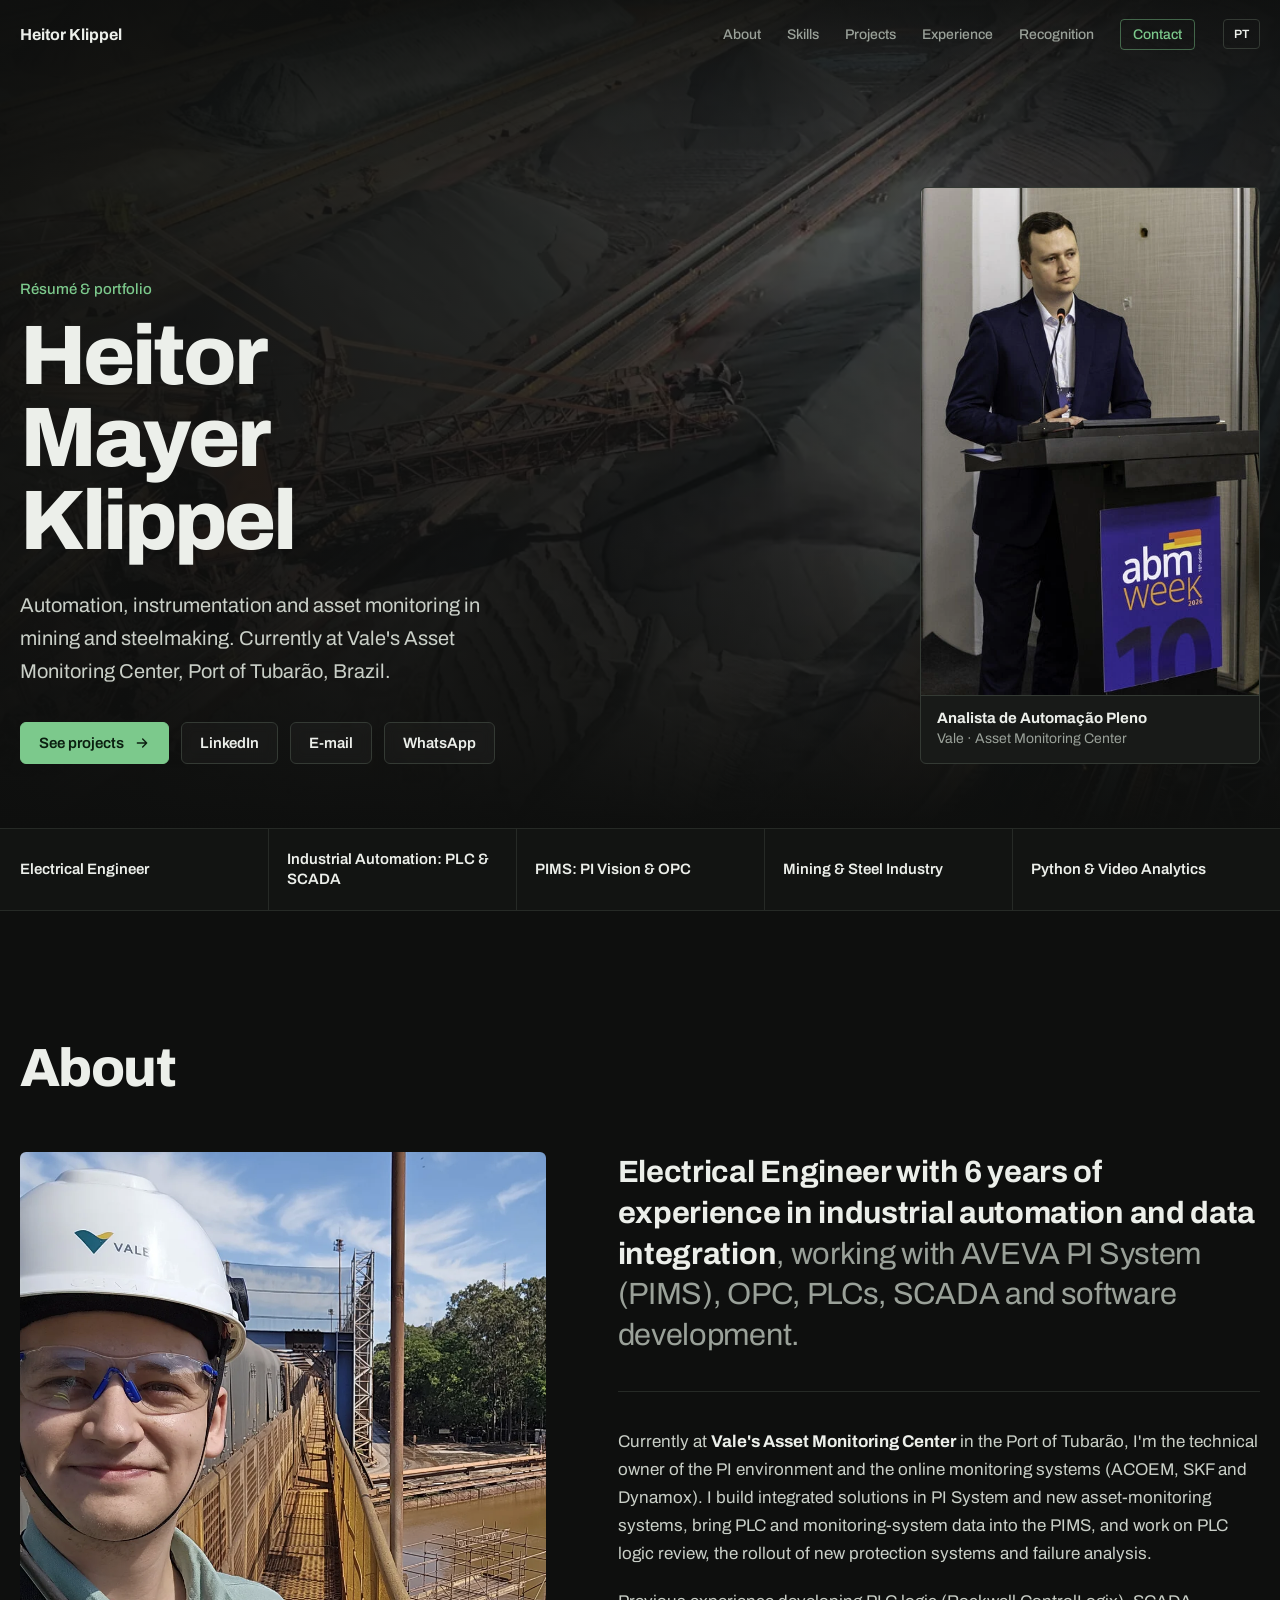
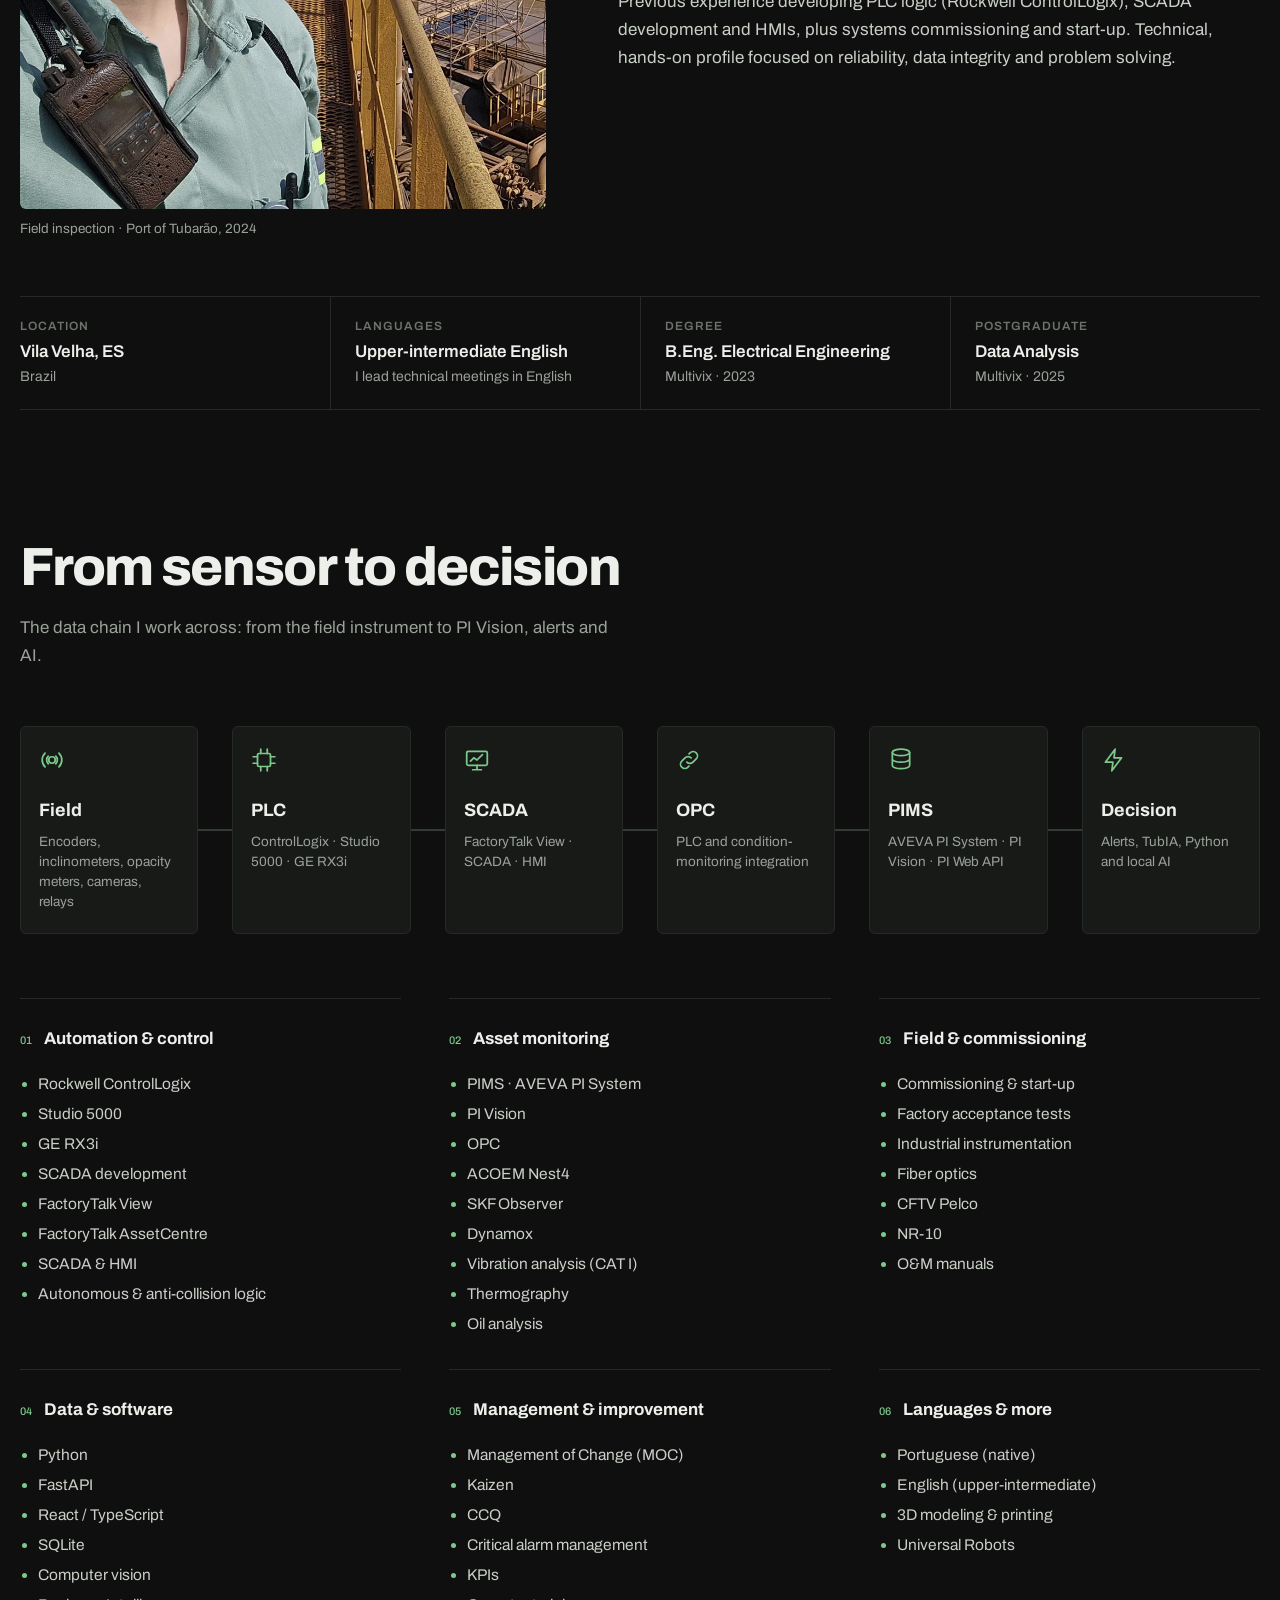
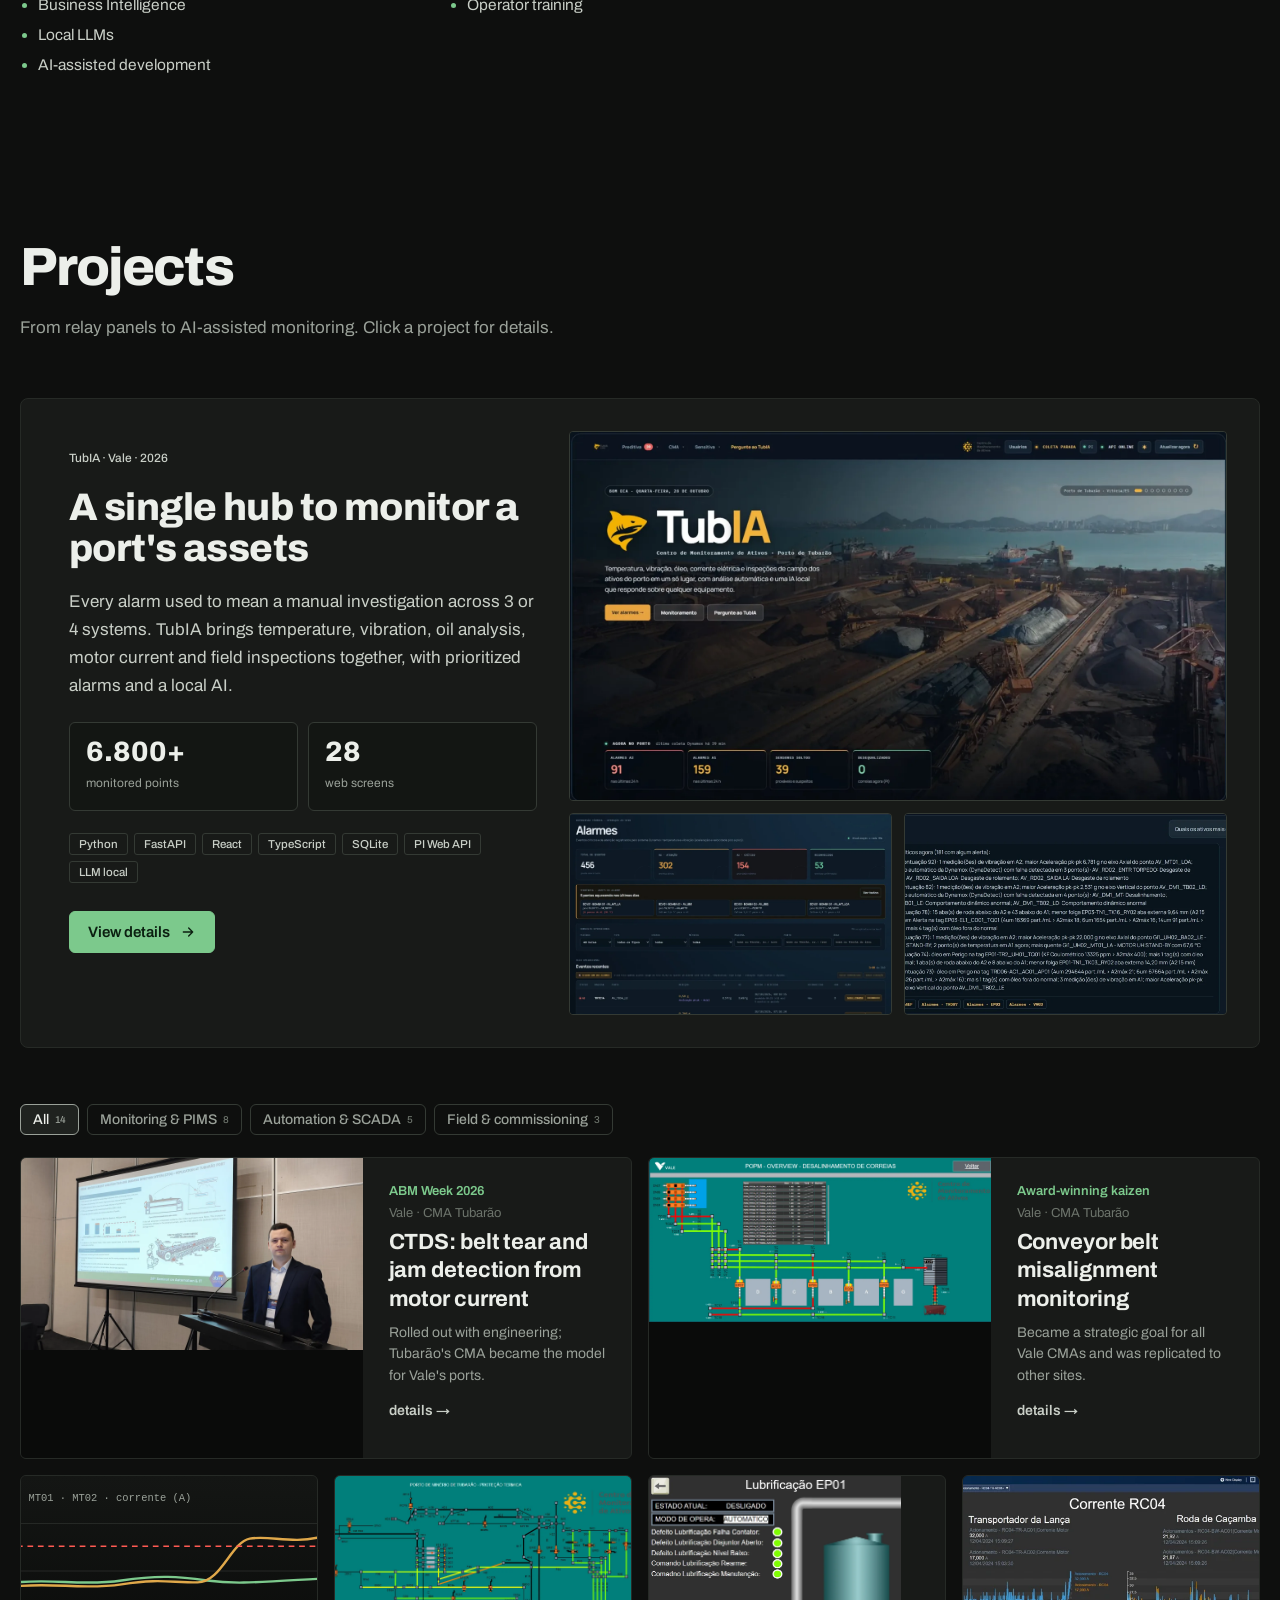
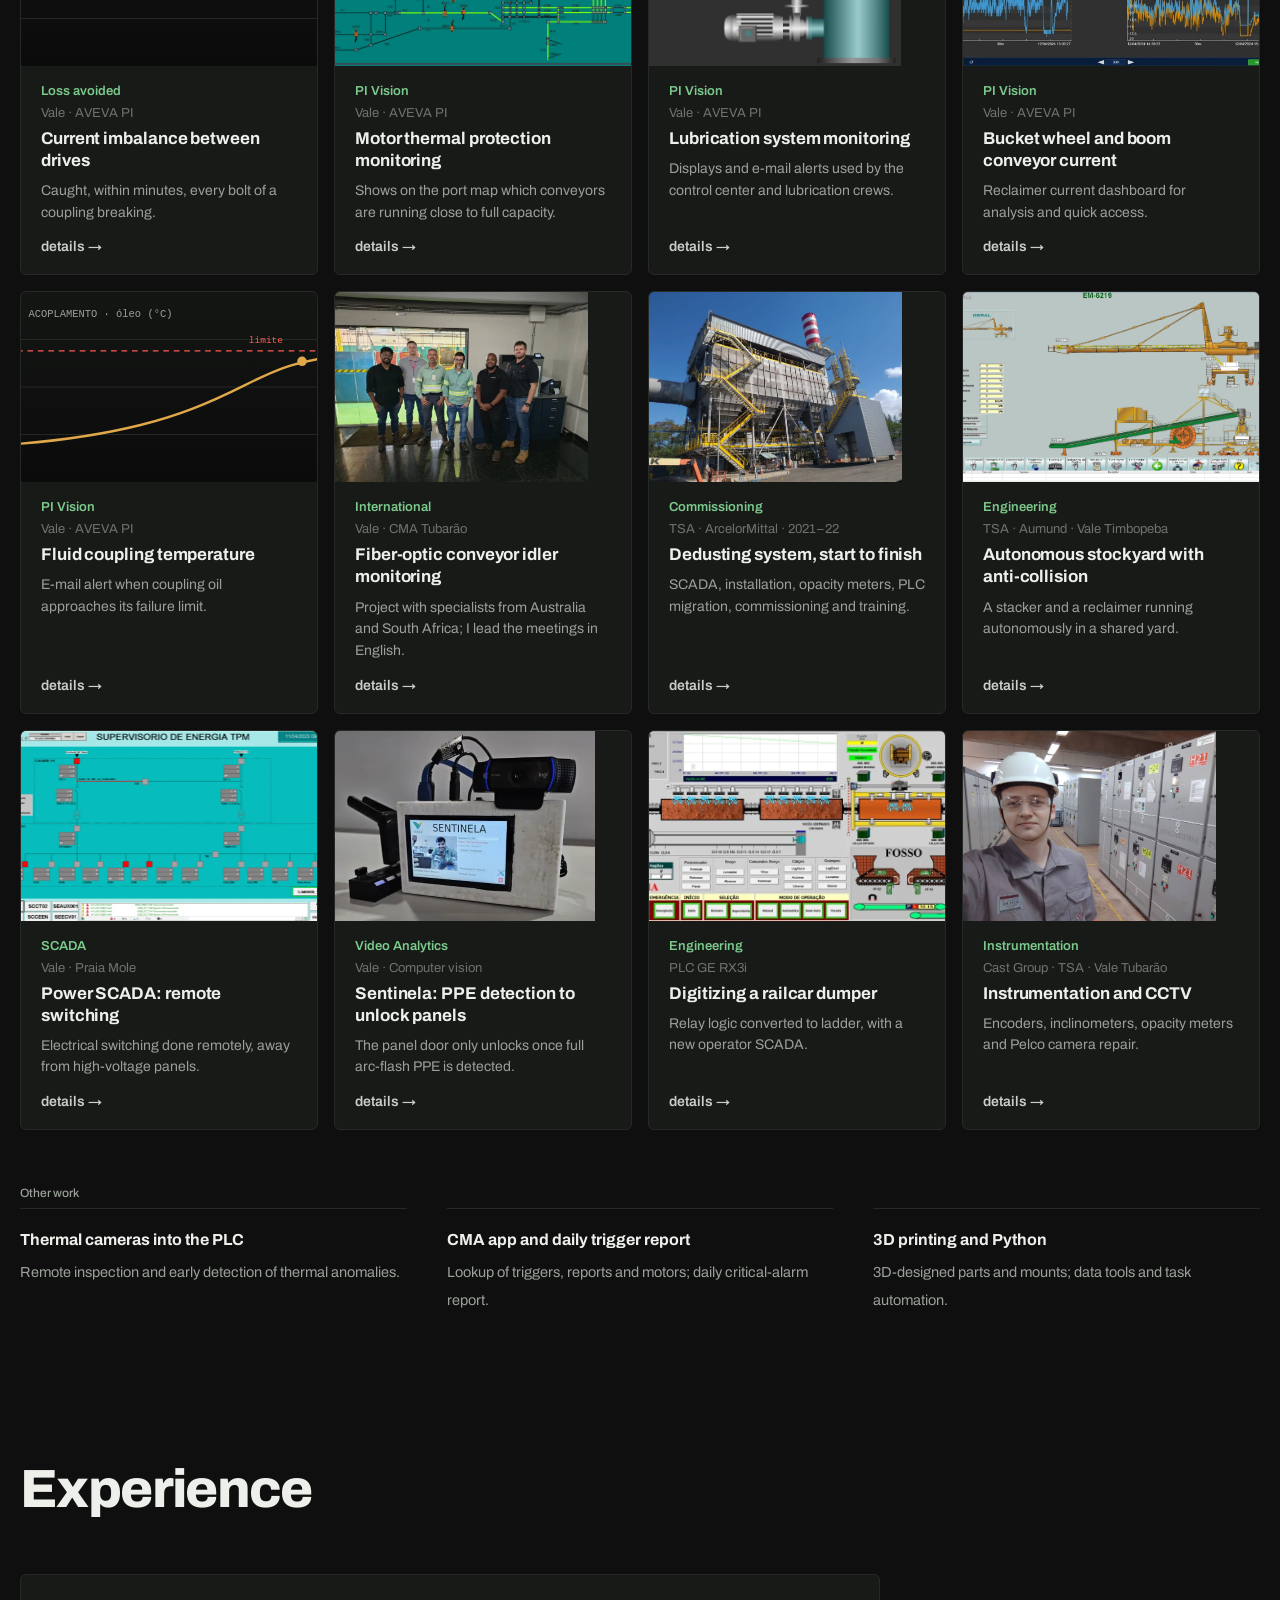
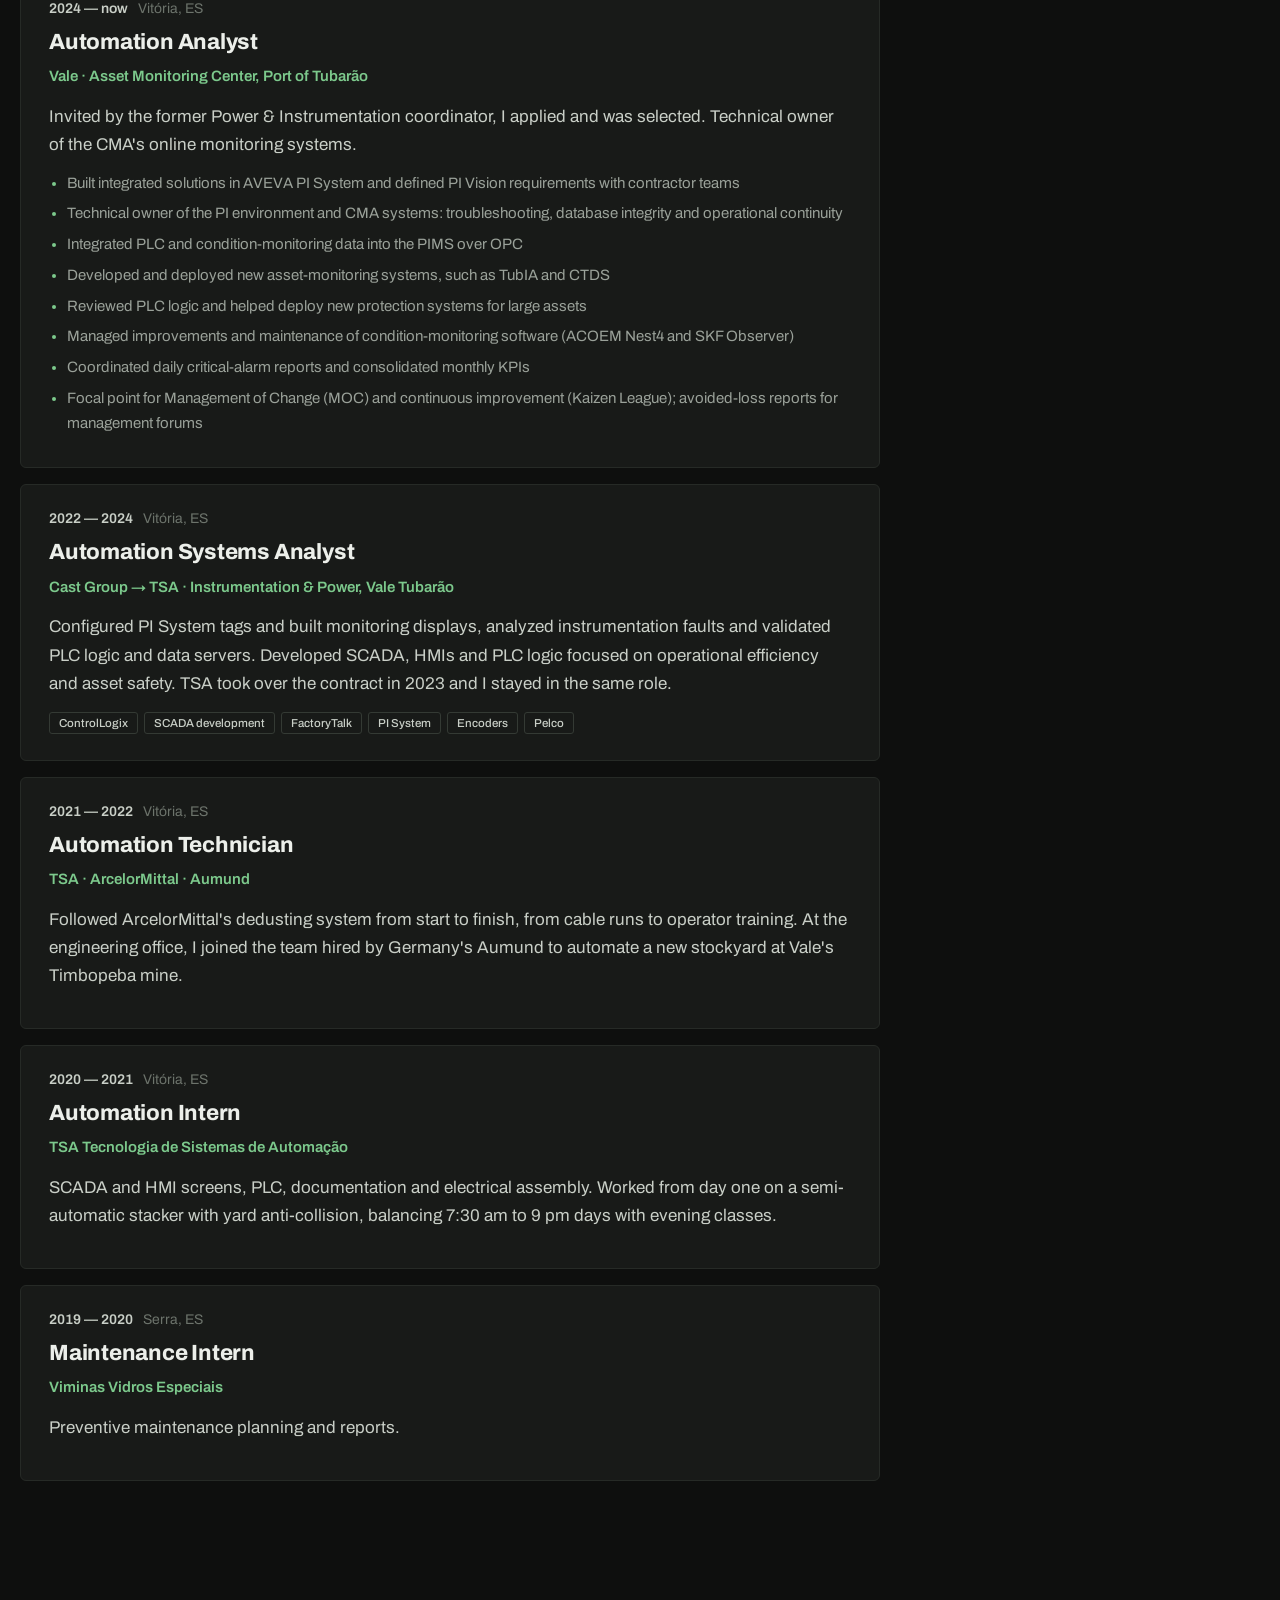
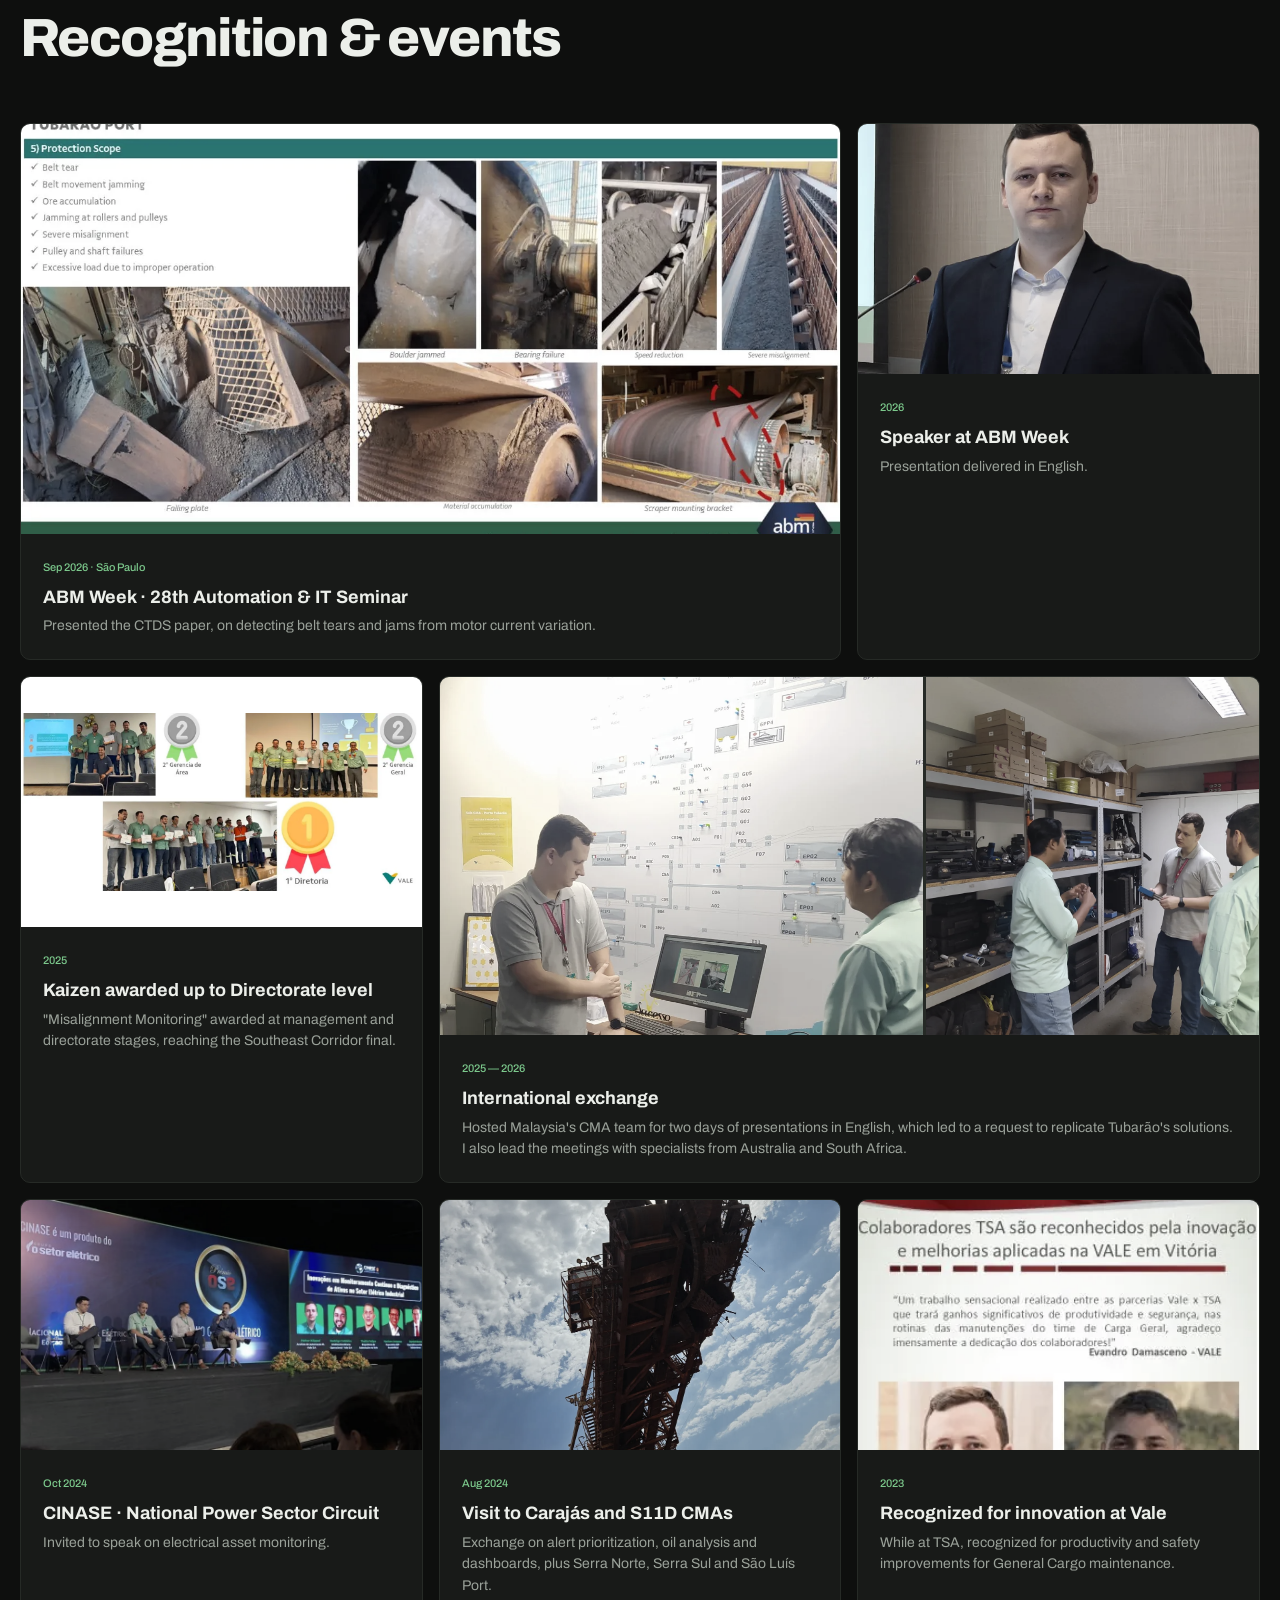
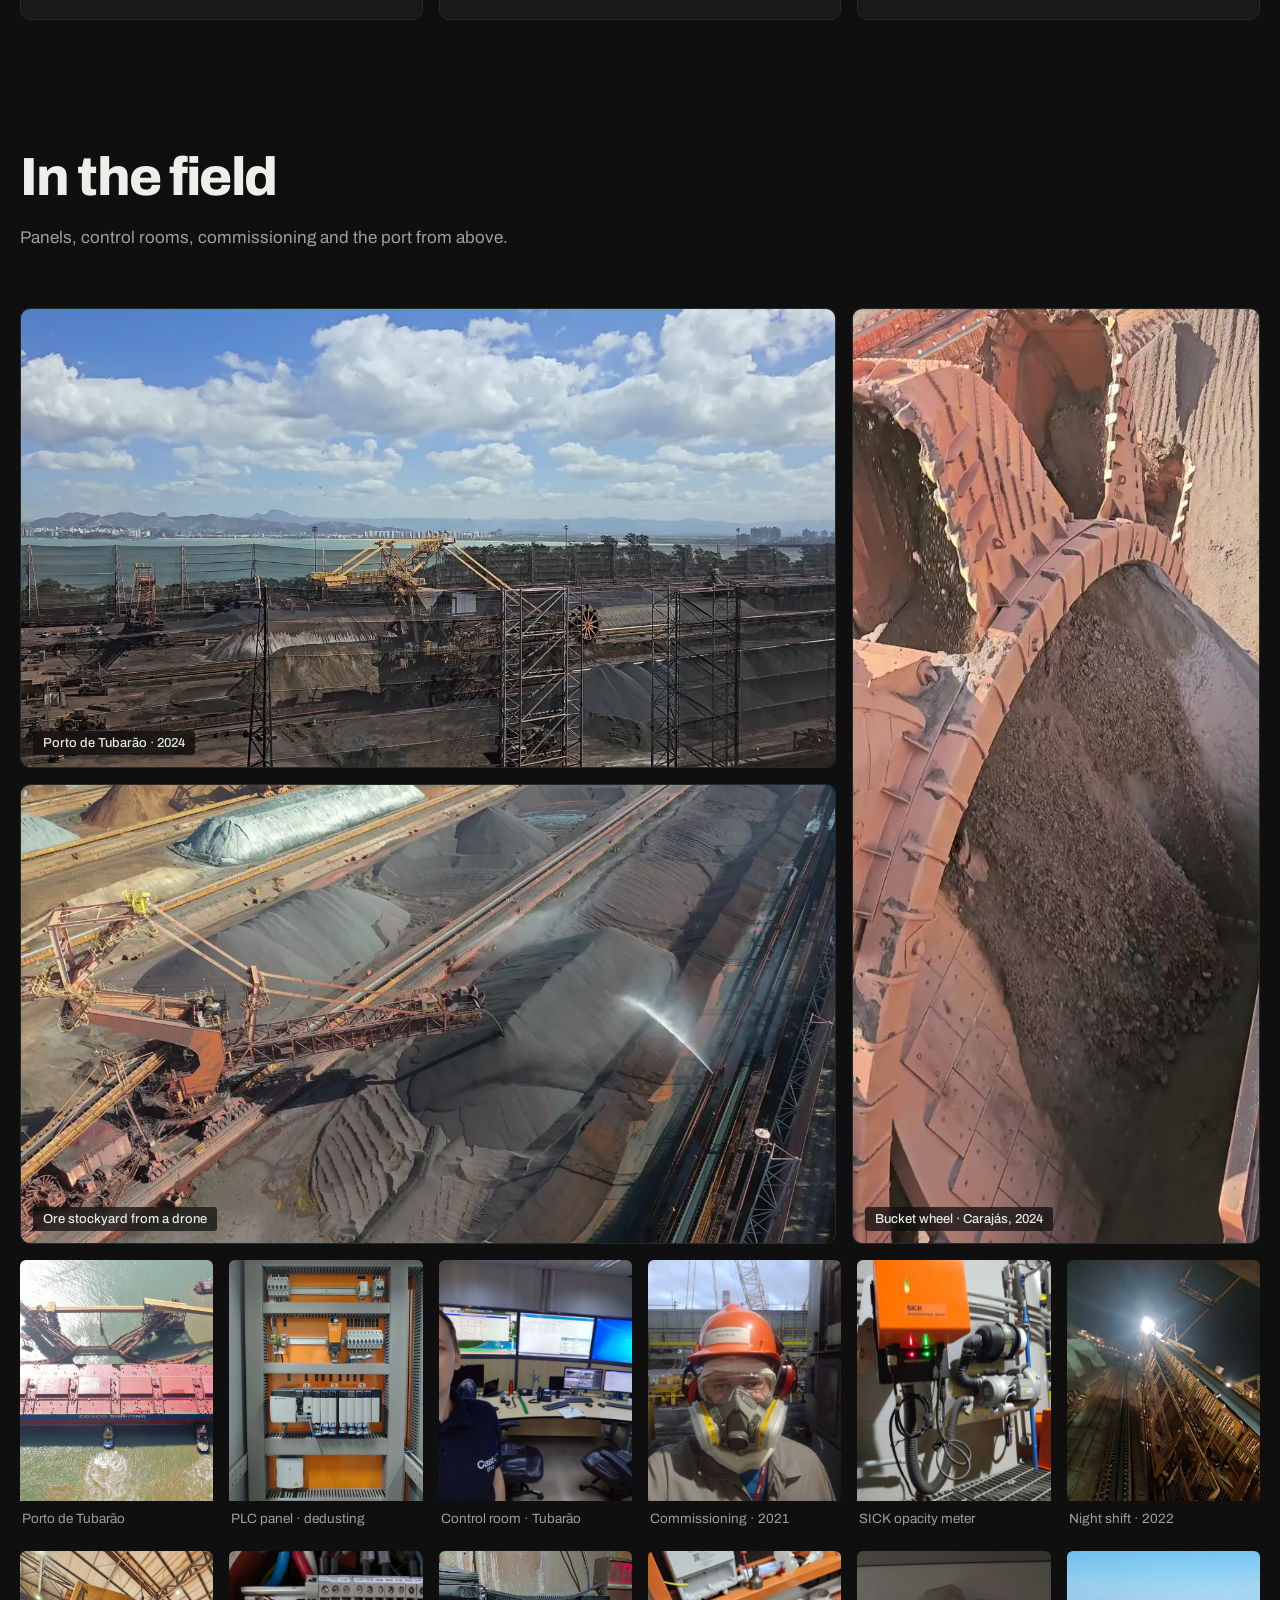
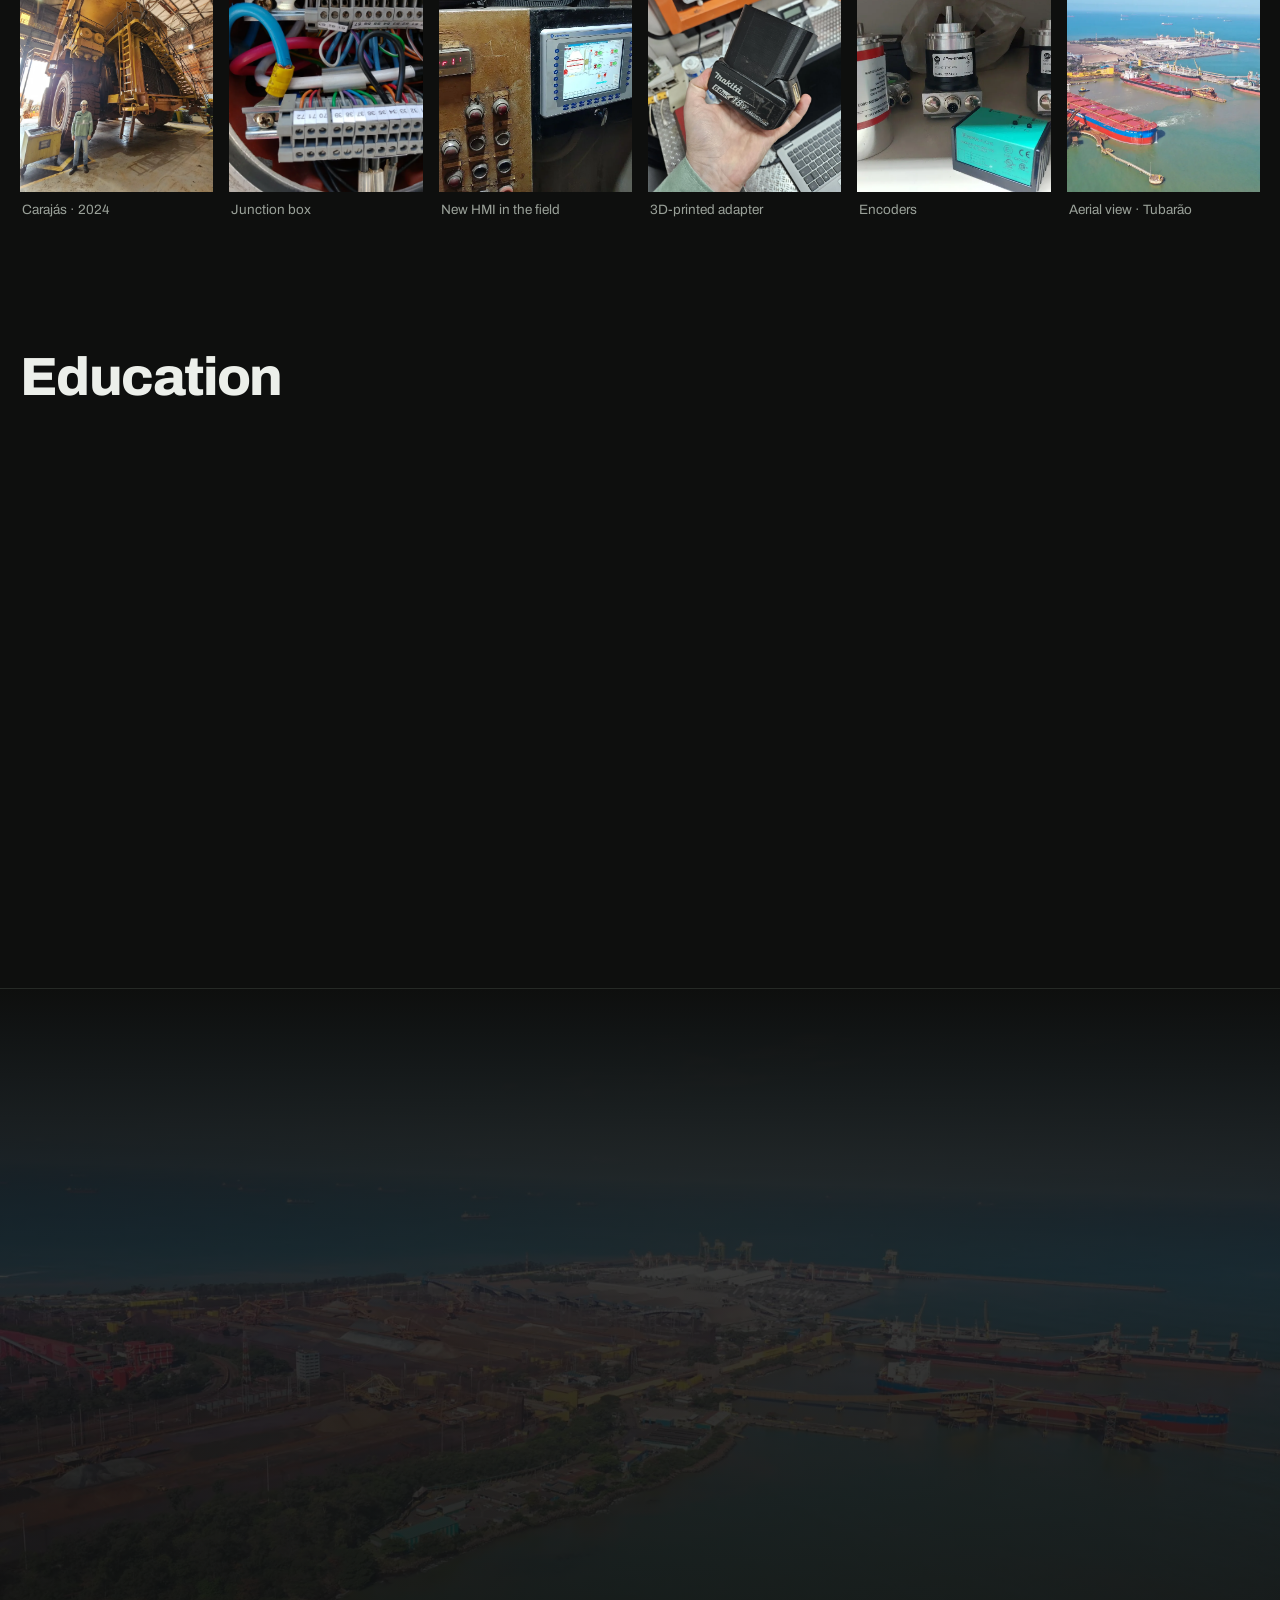
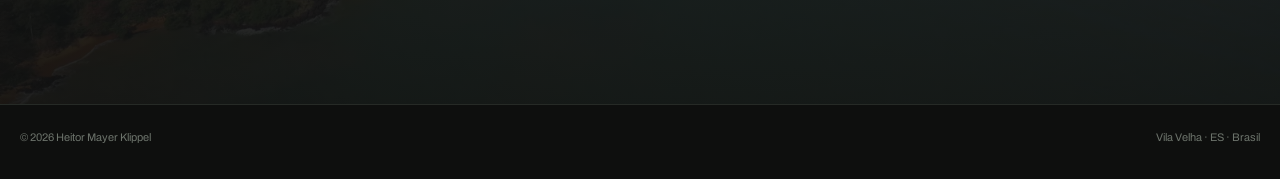
==== commit 029b6557: "Nova paleta: grafite e verde-sinal Co-Authored-By: Claude Opus 5.5 <noreply@anthropic.com>" ====
--- a/index.html
+++ b/index.html
@@ -8,7 +8,7 @@
   <meta property="og:title" content="Heitor Klippel · Automação e Monitoramento de Ativos">
   <meta property="og:description" content="Engenheiro Eletricista · Automação Industrial: PLC e SCADA · PIMS: PI Vision e OPC · Mineração e Siderurgia.">
   <meta property="og:image" content="img/retrato-abm.webp">
-  <meta name="theme-color" content="#07090d">
+  <meta name="theme-color" content="#0e0f0e">
   <link rel="icon" href="data:image/svg+xml,%3Csvg xmlns='http://www.w3.org/2000/svg' viewBox='0 0 32 32'%3E%3Crect width='32' height='32' rx='6' fill='%2307090d'/%3E%3Ctext x='16' y='22' font-family='Arial' font-weight='900' font-size='15' fill='%23ffb000' text-anchor='middle'%3EHK%3C/text%3E%3C/svg%3E">
   <link rel="preconnect" href="https://fonts.googleapis.com">
   <link rel="preconnect" href="https://fonts.gstatic.com" crossorigin>
@@ -285,11 +285,11 @@
         <button class="card reveal" type="button" data-proj="desbalanceamento" data-cat="mon">
           <div class="thumb graphic" aria-hidden="true">
             <svg viewBox="0 0 320 200" preserveAspectRatio="xMidYMid slice">
-              <g stroke="#1d2633" stroke-width="1"><path d="M0 50H320M0 100H320M0 150H320"/></g>
-              <path class="trace" d="M0 112 C40 108 70 116 110 110 S170 106 200 110 S250 112 320 108" fill="none" stroke="#39e58c" stroke-width="2.5"/>
-              <path class="trace" d="M0 116 C40 112 70 120 110 114 S160 112 190 112 C215 112 225 70 245 66 S290 72 320 64" fill="none" stroke="#ffb000" stroke-width="2.5"/>
+              <g stroke="#262a26" stroke-width="1"><path d="M0 50H320M0 100H320M0 150H320"/></g>
+              <path class="trace" d="M0 112 C40 108 70 116 110 110 S170 106 200 110 S250 112 320 108" fill="none" stroke="#7cc98c" stroke-width="2.5"/>
+              <path class="trace" d="M0 116 C40 112 70 120 110 114 S160 112 190 112 C215 112 225 70 245 66 S290 72 320 64" fill="none" stroke="#e0a84a" stroke-width="2.5"/>
               <path d="M0 74H320" stroke="#ff5a52" stroke-width="1.5" stroke-dasharray="6 5"/>
-              <text x="12" y="26" fill="#8b97a8" font-family="JetBrains Mono, monospace" font-size="11">MT01 · MT02 · corrente (A)</text>
+              <text x="12" y="26" fill="#9aa199" font-family="JetBrains Mono, monospace" font-size="11">MT01 · MT02 · corrente (A)</text>
             </svg>
           </div>
           <div class="body">
@@ -341,11 +341,11 @@
         <button class="card reveal" type="button" data-proj="acoplamento" data-cat="mon">
           <div class="thumb graphic" aria-hidden="true">
             <svg viewBox="0 0 320 200" preserveAspectRatio="xMidYMid slice">
-              <g stroke="#1d2633" stroke-width="1"><path d="M0 50H320M0 100H320M0 150H320"/></g>
+              <g stroke="#262a26" stroke-width="1"><path d="M0 50H320M0 100H320M0 150H320"/></g>
               <path d="M0 62H320" stroke="#ff5a52" stroke-width="1.5" stroke-dasharray="6 5"/>
-              <path class="trace" d="M0 160 C50 156 90 150 130 140 S200 118 240 98 S290 76 320 70" fill="none" stroke="#ffb000" stroke-width="2.5"/>
-              <circle cx="300" cy="73" r="5" fill="#ffb000"/>
-              <text x="12" y="26" fill="#8b97a8" font-family="JetBrains Mono, monospace" font-size="11">ACOPLAMENTO · óleo (°C)</text>
+              <path class="trace" d="M0 160 C50 156 90 150 130 140 S200 118 240 98 S290 76 320 70" fill="none" stroke="#e0a84a" stroke-width="2.5"/>
+              <circle cx="300" cy="73" r="5" fill="#e0a84a"/>
+              <text x="12" y="26" fill="#9aa199" font-family="JetBrains Mono, monospace" font-size="11">ACOPLAMENTO · óleo (°C)</text>
               <text x="244" y="54" fill="#ff5a52" font-family="JetBrains Mono, monospace" font-size="10">limite</text>
             </svg>
           </div>
@@ -956,5 +956,6 @@
 </dialog>
 
 <script src="main.js"></script>
+<!-- Cloudflare Web Analytics --><script type='module' src='https://static.cloudflareinsights.com/beacon.min.js' data-cf-beacon='{"token": "e15962468c6b442c8589f1fd59b10790"}'></script><!-- End Cloudflare Web Analytics -->
 </body>
 </html>
--- a/styles.css
+++ b/styles.css
@@ -1,21 +1,21 @@
 /* =========================================================
-   Heitor Klippel · v2 · "Sala de controle"
+   Heitor Klippel · v3 · paleta grafite e verde-sinal
    ========================================================= */
 :root {
-  --bg: #07090d;
-  --bg-2: #0b0f15;
-  --panel: #0f141c;
-  --panel-2: #151c27;
-  --line: #1d2633;
-  --line-2: #2a3546;
-  --text: #e9eef5;
-  --soft: #c7d0dc;
-  --muted: #8b97a8;
-  --dim: #5d6879;
-  --amber: #ffb000;
-  --amber-2: #ffc94d;
-  --ink: #140d00;
-  --green: #39e58c;
+  --bg: #0e0f0e;
+  --bg-2: #121412;
+  --panel: #181a18;
+  --panel-2: #1f221f;
+  --line: #262a26;
+  --line-2: #343a34;
+  --text: #ecefea;
+  --soft: #c9cfc7;
+  --muted: #9aa199;
+  --dim: #6c736b;
+  --accent: #7cc98c;
+  --accent-2: #98d8a5;
+  --on-accent: #0b1f10;
+  --warn: #e0a84a;
   --red: #ff5a52;
   --max: 1240px;
   --font: "Archivo", system-ui, -apple-system, "Segoe UI", sans-serif;
@@ -36,7 +36,7 @@
 img { max-width: 100%; height: auto; display: block; }
 a { color: inherit; }
 button { font: inherit; color: inherit; }
-::selection { background: var(--amber); color: var(--ink); }
+::selection { background: var(--accent); color: var(--on-accent); }
 
 /* Language toggle: elements carry lang="pt" or lang="en" */
 html[data-lang="pt"] [lang="en"]:not(html),
@@ -54,7 +54,7 @@
   border-bottom: 1px solid transparent;
 }
 .top.scrolled {
-  background: rgba(7, 9, 13, .78);
+  background: rgba(14,15,14, .78);
   backdrop-filter: blur(14px) saturate(1.2);
   border-bottom-color: var(--line);
 }
@@ -63,7 +63,7 @@
   display: flex; align-items: center; gap: 10px; text-decoration: none;
   font: 700 16px var(--font);
 }
-.brand b { color: var(--amber); font-weight: 700; }
+.brand b { color: var(--accent); font-weight: 700; }
 .nav { display: flex; align-items: center; gap: 26px; margin-left: auto; }
 .nav a {
   position: relative; text-decoration: none;
@@ -72,18 +72,18 @@
 }
 .nav a::after {
   content: ""; position: absolute; left: 0; right: 0; bottom: 0; height: 1px;
-  background: var(--amber); transform: scaleX(0); transform-origin: left; transition: transform .3s var(--ease);
+  background: var(--accent); transform: scaleX(0); transform-origin: left; transition: transform .3s var(--ease);
 }
 .nav a:hover, .nav a.active { color: var(--text); }
 .nav a.active::after { transform: scaleX(1); }
-.nav a.nav-cta { color: var(--amber); border: 1px solid rgba(255,176,0,.45); border-radius: 4px; padding: 7px 12px; }
+.nav a.nav-cta { color: var(--accent); border: 1px solid rgba(124,201,140,.45); border-radius: 4px; padding: 7px 12px; }
 .nav a.nav-cta::after { display: none; }
-.nav a.nav-cta:hover { background: var(--amber); color: var(--ink); }
+.nav a.nav-cta:hover { background: var(--accent); color: var(--on-accent); }
 .lang {
   font: 600 12px var(--font); cursor: pointer;
   background: transparent; border: 1px solid var(--line-2); border-radius: 4px; padding: 7px 10px;
 }
-.lang:hover { border-color: var(--amber); color: var(--amber); }
+.lang:hover { border-color: var(--accent); color: var(--accent); }
 .menu-btn { display: none; width: 40px; height: 40px; background: none; border: 0; cursor: pointer; position: relative; }
 .menu-btn span { position: absolute; left: 10px; right: 10px; height: 2px; background: var(--text); transition: transform .3s var(--ease), top .3s; }
 .menu-btn span:first-child { top: 15px; } .menu-btn span:last-child { top: 23px; }
@@ -101,8 +101,8 @@
 }
 .btn svg { width: 16px; height: 16px; transition: transform .25s var(--ease); }
 .btn:hover svg { transform: translateX(3px); }
-.btn.primary { background: var(--amber); border-color: var(--amber); color: var(--ink); }
-.btn.primary:hover { background: var(--amber-2); }
+.btn.primary { background: var(--accent); border-color: var(--accent); color: var(--on-accent); }
+.btn.primary:hover { background: var(--accent-2); }
 .btn.ghost { background: rgba(255,255,255,.03); backdrop-filter: blur(6px); }
 .btn.ghost:hover { border-color: var(--text); }
 
@@ -117,16 +117,16 @@
 .hero-shade {
   position: absolute; inset: 0; z-index: -3;
   background:
-    linear-gradient(90deg, rgba(7,9,13,.96) 0%, rgba(7,9,13,.82) 42%, rgba(7,9,13,.55) 70%, rgba(7,9,13,.75) 100%),
-    linear-gradient(0deg, var(--bg) 0%, rgba(7,9,13,0) 35%),
-    linear-gradient(180deg, rgba(7,9,13,.85) 0%, rgba(7,9,13,0) 22%);
+    linear-gradient(90deg, rgba(14,15,14,.96) 0%, rgba(14,15,14,.82) 42%, rgba(14,15,14,.55) 70%, rgba(14,15,14,.75) 100%),
+    linear-gradient(0deg, var(--bg) 0%, rgba(14,15,14,0) 35%),
+    linear-gradient(180deg, rgba(14,15,14,.85) 0%, rgba(14,15,14,0) 22%);
 }
 .hero-inner {
   display: grid; grid-template-columns: 1.35fr .75fr; gap: 56px; align-items: end;
   padding: 130px 0 64px;
 }
-.eyebrow { margin: 0 0 18px; font: 500 15px var(--font); color: var(--amber); }
-.eyebrow .tick { width: 28px; height: 1px; background: var(--amber); }
+.eyebrow { margin: 0 0 18px; font: 500 15px var(--font); color: var(--accent); }
+.eyebrow .tick { width: 28px; height: 1px; background: var(--accent); }
 .name {
   margin: 0 0 26px; font-family: var(--font); font-weight: 800;
   font-size: clamp(46px, 6.6vw, 96px); line-height: .98; letter-spacing: -.035em;
@@ -200,7 +200,7 @@
   position: relative; flex: 1 1 0; min-width: 0;
   background: var(--panel); border: 1px solid var(--line); border-radius: 6px; padding: 20px 18px;
 }
-.node svg { width: 26px; height: 26px; color: var(--amber); margin-bottom: 14px; }
+.node svg { width: 26px; height: 26px; color: var(--accent); margin-bottom: 14px; }
 .node-ix { display: none; }
 .node h3 { margin: 0 0 6px; font-weight: 700; font-size: 18px; }
 .node p { margin: 0; font: 400 13.5px/1.5 var(--font); color: var(--muted); }
@@ -210,10 +210,10 @@
 .skills { display: grid; grid-template-columns: repeat(3, 1fr); gap: 0 48px; }
 .skill { border-top: 1px solid var(--line); padding: 26px 0 30px; }
 .skill h3 { display: flex; align-items: baseline; gap: 12px; margin: 0 0 16px; font-size: 17px; font-weight: 700; }
-.skill h3 .n { font: 500 11px var(--mono); color: var(--amber); }
+.skill h3 .n { font: 500 11px var(--mono); color: var(--accent); }
 .skill ul { margin: 0; padding-left: 18px; }
 .skill li { font: 400 15.5px/1.55 var(--font); color: var(--soft); padding: 3px 0; }
-.skill li::marker { color: var(--amber); }
+.skill li::marker { color: var(--accent); }
 
 /* ---------- Featured project (TubIA) ---------- */
 .feature {
@@ -222,11 +222,11 @@
   background: var(--panel);
 }
 .feature-txt { padding: 52px 8px 52px 48px; display: flex; flex-direction: column; align-items: flex-start; }
-.kicker { display: inline-flex; align-items: center; gap: 10px; font: 500 12px var(--mono); color: var(--amber); margin: 0 0 16px; }
+.kicker { display: inline-flex; align-items: center; gap: 10px; font: 500 12px var(--mono); color: var(--accent); margin: 0 0 16px; }
 .feature h3 { margin: 0 0 18px; font-weight: 800; font-size: clamp(28px, 3vw, 40px); line-height: 1.08; letter-spacing: -.015em; }
 .feature-txt > p { color: var(--soft); margin: 0 0 22px; }
 .mini-stats { display: grid; grid-template-columns: 1fr 1fr; gap: 10px; width: 100%; margin: 0 0 22px; }
-.mini-stats div { border: 1px solid var(--line-2); border-radius: 6px; padding: 14px 16px; background: rgba(7,9,13,.4); }
+.mini-stats div { border: 1px solid var(--line-2); border-radius: 6px; padding: 14px 16px; background: rgba(14,15,14,.4); }
 .mini-stats b { display: block; font-weight: 800; font-size: 28px; line-height: 1.1; color: var(--text); }
 .mini-stats span { font: 400 12px var(--mono); color: var(--muted); }
 .chips { display: flex; flex-wrap: wrap; gap: 6px; list-style: none; padding: 0; margin: 0 0 28px; }
@@ -258,16 +258,16 @@
 }
 .card:hover, .card:focus-visible { outline: none; border-color: var(--muted); }
 .card.hide { display: none; }
-.thumb { position: relative; height: 190px; overflow: hidden; background: #05070a; flex: none; }
+.thumb { position: relative; height: 190px; overflow: hidden; background: #0a0b0a; flex: none; }
 .thumb img { width: 100%; height: 100%; object-fit: cover; transition: transform .5s ease; }
 .card:hover .thumb img { transform: scale(1.03); }
-.thumb.graphic { background: linear-gradient(180deg, #0d131c, #05070a); }
+.thumb.graphic { background: linear-gradient(180deg, #141614, #0a0b0a); }
 .thumb.graphic svg { width: 100%; height: 100%; display: block; }
 .thumb.graphic .trace { stroke-dasharray: 600; stroke-dashoffset: 0; }
 .card .body { display: flex; flex-direction: column; flex: 1; padding: 18px 20px 20px; }
 .badge {
   align-self: flex-start; margin-bottom: 8px;
-  font: 600 13px var(--font); color: var(--amber);
+  font: 600 13px var(--font); color: var(--accent);
 }
 .card .where { font: 400 13px var(--font); color: var(--dim); margin-bottom: 8px; }
 .card h3 { margin: 0 0 8px; font-size: 17px; line-height: 1.3; font-weight: 700; letter-spacing: -.005em; }
@@ -292,11 +292,11 @@
 .job .when { font: 400 14px var(--font); color: var(--dim); margin-bottom: 8px; }
 .job .when b { color: var(--soft); margin-right: 10px; font-weight: 600; }
 .job h3 { margin: 0 0 4px; font-size: 22px; font-weight: 750; letter-spacing: -.01em; }
-.job .org { color: var(--amber); font-weight: 600; font-size: 15px; margin-bottom: 14px; }
+.job .org { color: var(--accent); font-weight: 600; font-size: 15px; margin-bottom: 14px; }
 .job p { color: var(--soft); margin: 0 0 12px; }
 .job ul:not(.chips) { margin: 0; padding-left: 18px; color: var(--muted); font-size: 15px; }
 .job ul:not(.chips) li { margin-bottom: 6px; }
-.job ul:not(.chips) li::marker { color: var(--amber); }
+.job ul:not(.chips) li::marker { color: var(--accent); }
 .job .chips { margin: 14px 0 0; }
 
 /* ---------- Recognition ---------- */
@@ -311,20 +311,20 @@
 .rc .mosaic { display: grid; grid-template-columns: 1.45fr 1fr; grid-template-rows: minmax(0, 1fr); gap: 3px; height: clamp(240px, 28vw, 360px); background: var(--line); }
 .rc .mosaic img { aspect-ratio: auto; width: 100%; height: 100%; min-height: 0; }
 .rc .body { padding: 18px 22px 22px; }
-.rc .when { font: 500 11px var(--mono); color: var(--amber); }
+.rc .when { font: 500 11px var(--mono); color: var(--accent); }
 .rc h3 { margin: 6px 0 6px; font-size: 18px; line-height: 1.3; font-weight: 700; }
 .rc p { margin: 0; font-size: 14px; color: var(--muted); line-height: 1.55; }
 
 /* ---------- Field: loops + strips ---------- */
 .loops { display: grid; grid-template-columns: 2fr 1fr; grid-template-areas: "a b" "c b"; gap: 16px; }
-.loops figure { margin: 0; position: relative; border-radius: 10px; overflow: hidden; background: #05070a; border: 1px solid var(--line); }
+.loops figure { margin: 0; position: relative; border-radius: 10px; overflow: hidden; background: #0a0b0a; border: 1px solid var(--line); }
 .loops .a { grid-area: a; } .loops .b { grid-area: b; } .loops .c { grid-area: c; }
 .loops video { width: 100%; height: 100%; object-fit: cover; display: block; aspect-ratio: 16/9; }
 .loops .b video { aspect-ratio: auto; position: absolute; inset: 0; }
 .loops figcaption {
   position: absolute; left: 12px; bottom: 12px; display: inline-flex; align-items: center; gap: 8px;
-  padding: 5px 10px; border-radius: 3px; background: rgba(5,7,10,.7); backdrop-filter: blur(4px);
-  font: 500 13px var(--font); color: #dfe6f1;
+  padding: 5px 10px; border-radius: 3px; background: rgba(10,11,10,.7); backdrop-filter: blur(4px);
+  font: 500 13px var(--font); color: #e4e8e2;
 }
 .strips { margin: 16px auto 0; display: grid; gap: 22px; width: min(var(--max), 100% - 32px); }
 .strip { overflow: visible; }
@@ -339,14 +339,14 @@
 .edu .item { padding: 18px 0; border-top: 1px solid var(--line); display: flex; justify-content: space-between; gap: 16px; }
 .edu .item b { display: block; font-weight: 650; }
 .edu .item div > span { color: var(--muted); font-size: 15px; }
-.edu .item time { font: 500 12px var(--mono); color: var(--amber); white-space: nowrap; }
+.edu .item time { font: 500 12px var(--mono); color: var(--accent); white-space: nowrap; }
 
 /* ---------- Contact ---------- */
 .contact { position: relative; overflow: hidden; margin-top: 160px; padding: 150px 0 130px; border-top: 1px solid var(--line); isolation: isolate; }
 .contact-bg {
   position: absolute; inset: 0; z-index: -1;
   background:
-    linear-gradient(180deg, var(--bg) 0%, rgba(7,9,13,.82) 40%, rgba(7,9,13,.92) 100%),
+    linear-gradient(180deg, var(--bg) 0%, rgba(14,15,14,.82) 40%, rgba(14,15,14,.92) 100%),
     url("img/porto-aereo.webp") center/cover no-repeat;
 }
 .contact h2 {
@@ -356,7 +356,7 @@
 .contact p { color: var(--soft); margin: 0 0 40px; max-width: 46ch; }
 .mail {
   display: inline-flex; align-items: center; gap: 12px; text-decoration: none;
-  font-weight: 700; font-size: clamp(22px, 3.6vw, 44px); letter-spacing: -.02em; color: var(--amber);
+  font-weight: 700; font-size: clamp(22px, 3.6vw, 44px); letter-spacing: -.02em; color: var(--accent);
   word-break: break-all;
 }
 .mail svg { width: .7em; height: .7em; flex: none; transition: transform .3s var(--ease); }
@@ -364,9 +364,9 @@
 .contact-links a {
   display: inline-flex; align-items: center; gap: 10px; text-decoration: none;
   font: 500 13px var(--mono); color: var(--soft); border: 1px solid var(--line-2); border-radius: 4px; padding: 12px 16px;
-  background: rgba(7,9,13,.5); transition: border-color .2s, color .2s;
-}
-.contact-links a:hover { border-color: var(--amber); color: var(--amber); }
+  background: rgba(14,15,14,.5); transition: border-color .2s, color .2s;
+}
+.contact-links a:hover { border-color: var(--accent); color: var(--accent); }
 .contact-links svg { width: 18px; height: 18px; }
 footer { padding: 26px 0 36px; border-top: 1px solid var(--line); font: 400 11px var(--mono); color: var(--dim); }
 footer .wrap { display: flex; justify-content: space-between; gap: 16px; flex-wrap: wrap; }
@@ -381,27 +381,27 @@
 }
 dialog[open] { animation: pop .35s var(--ease); }
 @keyframes pop { from { opacity: 0; transform: translateY(16px) scale(.98); } to { opacity: 1; transform: none; } }
-dialog::backdrop { background: rgba(3,5,8,.82); backdrop-filter: blur(5px); }
+dialog::backdrop { background: rgba(6,7,6,.82); backdrop-filter: blur(5px); }
 dialog .inner { padding: 40px 44px 44px; }
 dialog .close {
   position: sticky; top: 12px; float: right; margin: 12px 12px 0 0; z-index: 2;
   width: 38px; height: 38px; border-radius: 4px; border: 1px solid var(--line-2);
   background: var(--panel); color: var(--text); font-size: 20px; cursor: pointer; line-height: 1;
 }
-dialog .close:hover { border-color: var(--amber); color: var(--amber); }
+dialog .close:hover { border-color: var(--accent); color: var(--accent); }
 dialog .kicker { margin-bottom: 12px; }
 dialog h3 { font-size: clamp(24px, 3vw, 34px); font-weight: 800; letter-spacing: -.015em; line-height: 1.12; margin: 0 0 16px; }
 dialog p { color: var(--soft); margin: 0 0 14px; }
 dialog ul { color: var(--soft); padding-left: 20px; margin: 0 0 14px; }
 dialog li { margin-bottom: 6px; }
-dialog li::marker { color: var(--amber); }
+dialog li::marker { color: var(--accent); }
 dialog .pics { display: grid; grid-template-columns: repeat(2, 1fr); gap: 12px; margin: 24px 0 8px; }
 dialog .pics figure { margin: 0; }
-dialog .pics img { border-radius: 8px; width: 100%; aspect-ratio: 4/3; object-fit: cover; cursor: zoom-in; background: #05070a; border: 1px solid var(--line); }
+dialog .pics img { border-radius: 8px; width: 100%; aspect-ratio: 4/3; object-fit: cover; cursor: zoom-in; background: #0a0b0a; border: 1px solid var(--line); }
 dialog .pics img.contain { object-fit: contain; }
 dialog .pics .full { grid-column: 1/-1; }
 dialog .pics .full img { aspect-ratio: auto; }
-dialog .pics video { width: 100%; aspect-ratio: 16/9; border-radius: 8px; background: #05070a; display: block; }
+dialog .pics video { width: 100%; aspect-ratio: 16/9; border-radius: 8px; background: #0a0b0a; display: block; }
 dialog .cap { font: 400 13.5px/1.45 var(--font); color: var(--muted); margin-top: 8px; }
 .proj { display: none; }
 .proj.active { display: block; }
@@ -456,14 +456,14 @@
   .lang { margin-left: auto; }
   .nav {
     position: fixed; top: 68px; left: 0; right: 0; flex-direction: column; align-items: stretch; gap: 0;
-    background: rgba(7,9,13,.97); backdrop-filter: blur(14px); border-bottom: 1px solid var(--line);
+    background: rgba(14,15,14,.97); backdrop-filter: blur(14px); border-bottom: 1px solid var(--line);
     padding: 8px 16px 20px; display: none;
   }
   .nav.open { display: flex; }
   .nav a { padding: 16px 0; font-size: 13px; border-bottom: 1px solid var(--line); }
   .nav a::after { display: none; }
   .nav a.nav-cta { margin-top: 14px; text-align: center; }
-  .top { background: rgba(7,9,13,.6); backdrop-filter: blur(10px); }
+  .top { background: rgba(14,15,14,.6); backdrop-filter: blur(10px); }
 }
 
 @media (max-width: 640px) {
